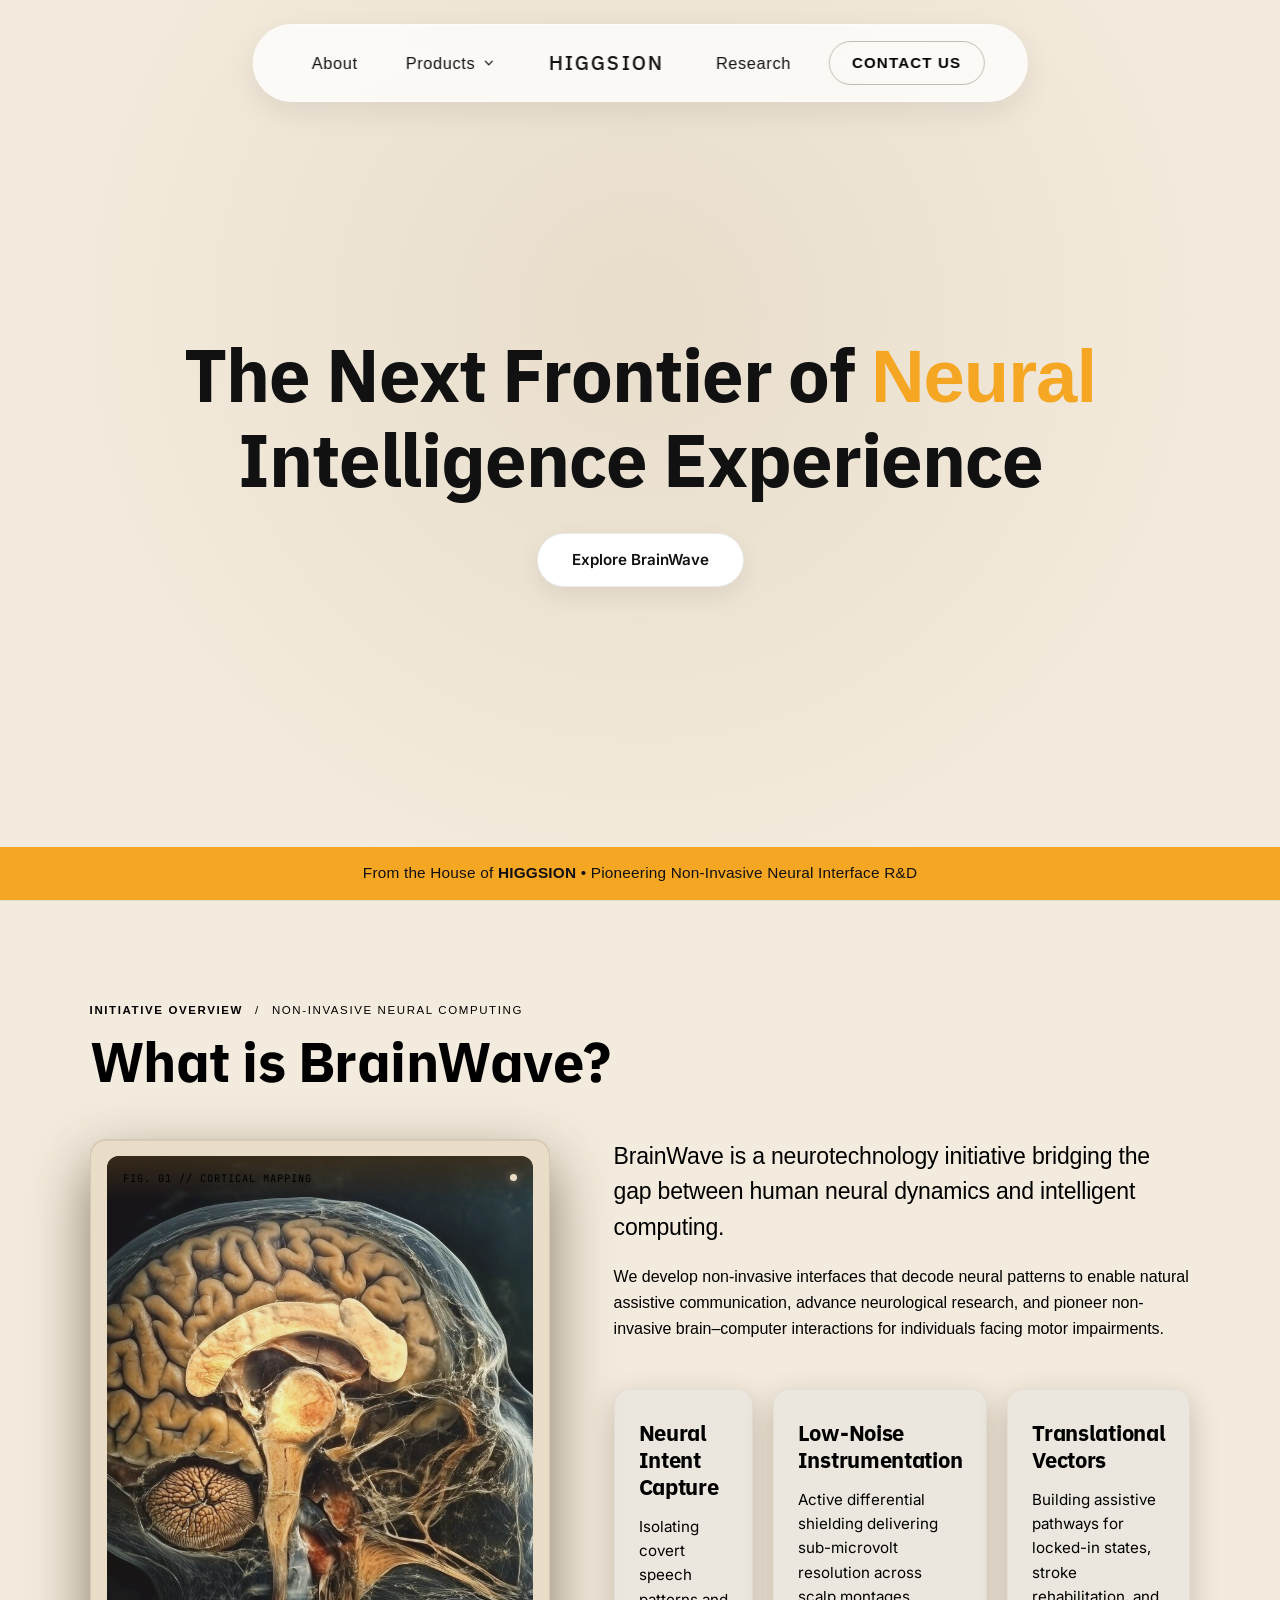
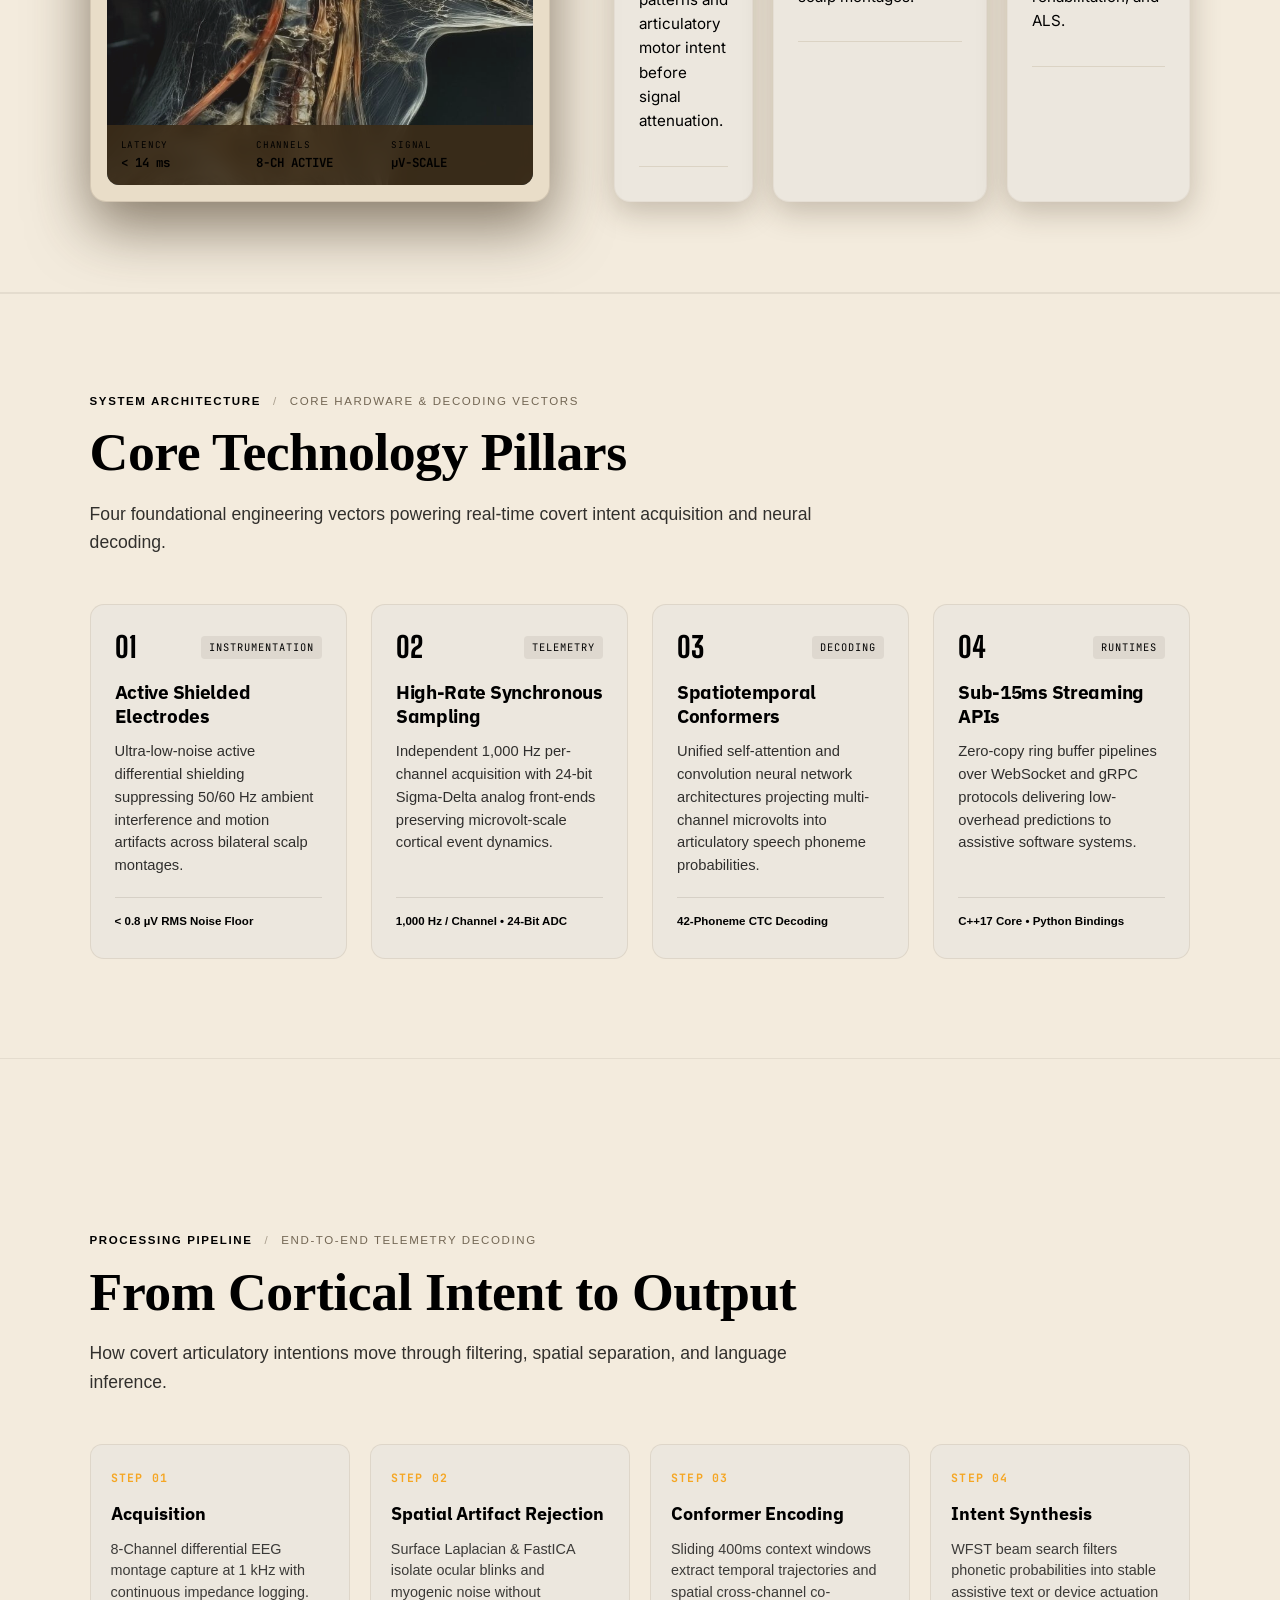
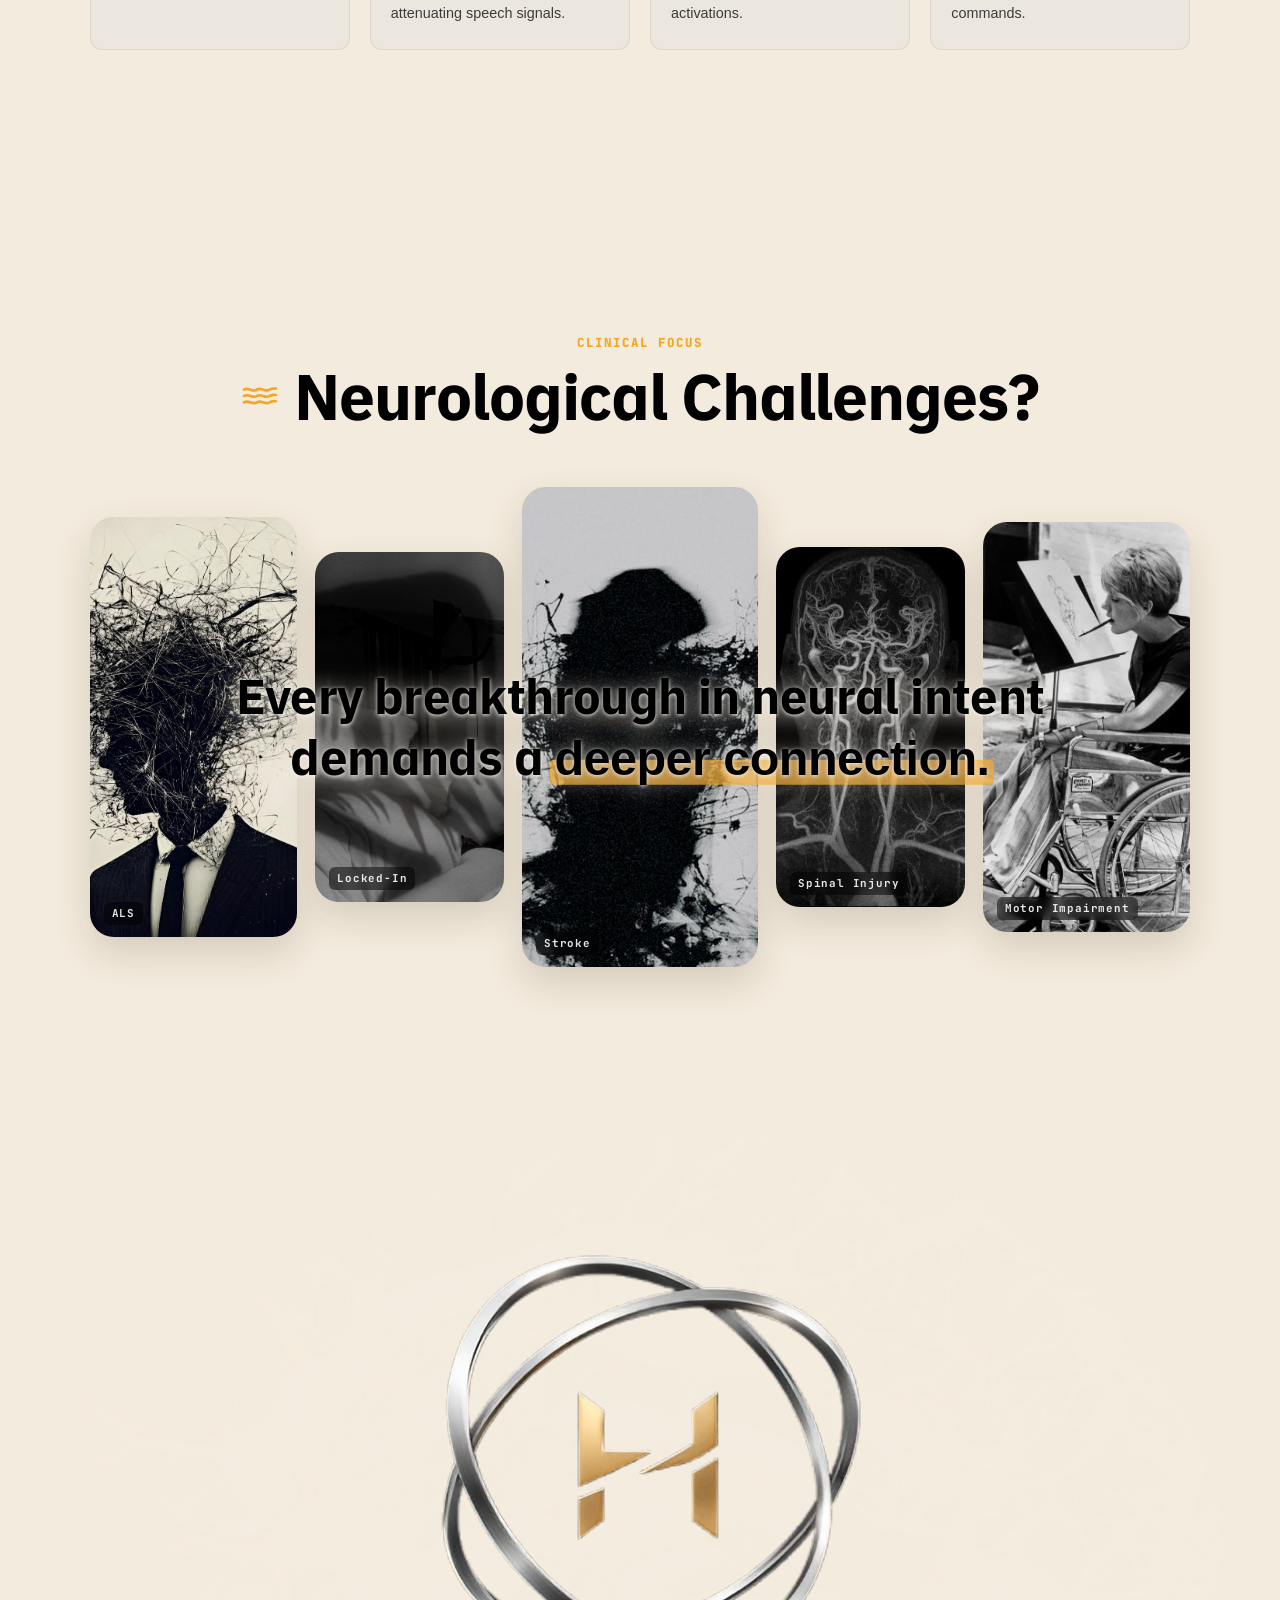
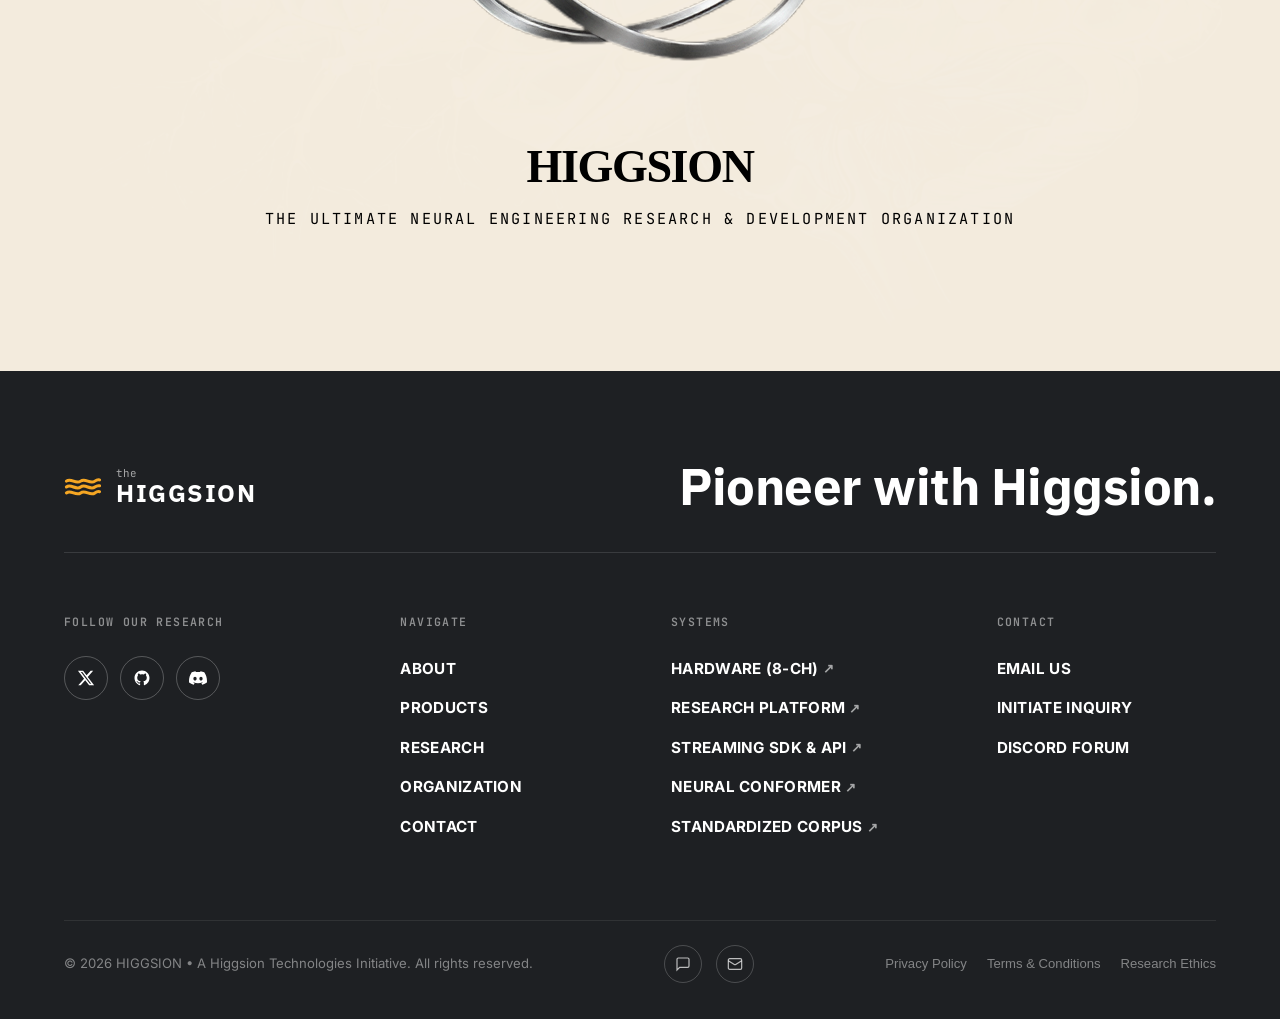
==== index.html @ e55bf1c5 "new design of neurological challenges" ====
<!DOCTYPE html>
<html lang="en">
<head>
    <meta charset="UTF-8">
    <meta name="viewport" content="width=device-width, initial-scale=1.0">
    <title>BrainWave | Non-Invasive Neural Interface R&D</title>
    <meta name="description" content="BrainWave by Higgsion: Developing non-invasive EEG-based brain-computer interfaces to decode imagined speech for assistive communication.">
    
    <!-- Open Graph Metadata -->
    <meta property="og:type" content="website">
    <meta property="og:title" content="BrainWave | Non-Invasive Neural Interface R&D">
    <meta property="og:description" content="Non-invasive EEG-based brain-computer interfaces exploring speech decoding and assistive neural pathways.">
    <meta property="og:url" content="https://higgsion.tech/brainwave">

    <link rel="stylesheet" href="style.css">
    
    <!-- Typography: Editorial Condensed + Technical Sans + Monospace -->
    <link rel="preconnect" href="https://fonts.googleapis.com">
    <link rel="preconnect" href="https://fonts.gstatic.com" crossorigin>
    <link href="https://fonts.googleapis.com/css2?family=Big+Shoulders+Display:wght@700;800;900&family=IBM+Plex+Sans:wght@400;500;600;700&family=Inter:wght@300;400;500;600&family=JetBrains+Mono:wght@400;500&display=swap" rel="stylesheet">
</head>
<body>

    <!-- Skip Navigation for Accessibility -->
    <a href="#main-content" class="skip-link">Skip to main content</a>

        <!-- Floating Tablet Navbar -->
    <header class="navbar" id="navbar">
        <div class="nav-container">
            <nav class="nav-links" id="primary-navigation" aria-label="Primary navigation">
                <a href="index.html#about" class="nav-item">About</a>

                <!-- Product Dropdown Menu Wrapper -->
                                <!-- Product Dropdown Menu Wrapper -->
                <div class="nav-dropdown-wrapper" id="product-dropdown-wrapper">
                    <a href="products.html" class="nav-item nav-dropdown-btn" id="product-menu-trigger">
                        <span>Products</span>
                        <svg class="dropdown-chevron-icon" viewBox="0 0 20 20" fill="currentColor">
                            <path fill-rule="evenodd" d="M5.23 7.21a.75.75 0 011.06.02L10 11.168l3.71-3.938a.75.75 0 111.08 1.04l-4.25 4.5a.75.75 0 01-1.08 0l-4.25-4.5a.75.75 0 01.02-1.06z" clip-rule="evenodd" />
                        </svg>
                    </a>

                    <!-- Mega Dropdown Panel -->
                    <div class="mega-dropdown-menu" id="product-mega-panel">
                        <div class="mega-dropdown-inner">
                            
                            <!-- Left Column: Categories -->
                            <div class="mega-col-categories">
                                <span class="mega-eyebrow-label">CATEGORIES</span>
                                
                                <div class="mega-category-item active" data-target="panel-hardware">
                                    <div class="cat-title">Hardware</div>
                                    <span class="cat-hint">BrainWave 8-Ch Sensory System</span>
                                </div>

                                <div class="mega-category-item" data-target="panel-software">
                                    <div class="cat-title">Software</div>
                                    <span class="cat-hint">Research Platform, SDK &amp; APIs</span>
                                </div>

                                <div class="mega-category-item" data-target="panel-dataset">
                                    <div class="cat-title">Corpus &amp; Models</div>
                                    <span class="cat-hint">Standardized Neural Datasets</span>
                                </div>
                            </div>

                            <div class="mega-vertical-divider"></div>

                            <!-- Right Dynamic Content Area -->
                            <div class="mega-col-content-view">
                                
                                <!-- Hardware View (Default Active) -->
                                <div class="mega-tab-view active" id="view-hardware">
                                    <div class="mega-view-grid">
                                        <div class="mega-view-info">
                                            <span class="mega-eyebrow-label">HARDWARE OVERVIEW</span>
                                            <h4 class="mega-highlight-title">BrainWave 8-Ch Headset</h4>
                                            <div class="headset-badge-tag">8-CH PRECISION MONTAGE</div>
                                            <p class="mega-highlight-desc">
                                                An 8-channel research-grade electroencephalography montage engineered for lightweight, non-invasive neural intent capture. Designed with active shielding, dry-contact compatibility, and micro-volt level signal fidelity.
                                            </p>
                                            <div class="mega-sub-links-group">
                                                <a href="hardware-8ch.html" class="mega-sub-link">
                                                    <span class="sub-link-title">Explore 8-Channel Specs &rarr;</span>
                                                    <span class="sub-link-desc">Electrode placement, sampling rate, and low-noise active acquisition.</span>
                                                </a>
                                            </div>
                                        </div>

                                        <div class="mega-view-card">
                                            <div class="mega-card-frame">
                                                <img src="assets/brain2.png" alt="BrainWave 8-Channel Headset" class="mega-preview-img">
                                                <div class="mega-card-caption">
                                                    <strong>BrainWave 8-Ch Headset</strong>
                                                    <span>Laboratory-grade precision for non-invasive neural communication.</span>
                                                </div>
                                            </div>
                                        </div>
                                    </div>
                                </div>

                                <!-- Software View -->
                                <div class="mega-tab-view" id="view-software">
                                    <div class="mega-view-grid">
                                        <div class="mega-view-info">
                                            <span class="mega-eyebrow-label">SOFTWARE &amp; DEVELOPER TOOLS</span>
                                            <h4 class="mega-highlight-title">Computational Neural Suite</h4>
                                            <p class="mega-highlight-desc">
                                                Comprehensive developer tools, neural token datasets, and high-throughput streaming APIs to build brain–computer applications.
                                            </p>
                                            
                                            <div class="software-features-list">
                                                <a href="software-research.html" class="software-feature-item">
                                                    <div class="feature-tag">PLATFORM</div>
                                                    <div class="feature-detail">
                                                        <span class="feature-name">Research Platform</span>
                                                        <span class="feature-sub">Real-time telemetry, spectral decomposition, and protocol design.</span>
                                                    </div>
                                                </a>

                                                <a href="software-sdk.html" class="software-feature-item">
                                                    <div class="feature-tag">SDK &amp; API</div>
                                                    <div class="feature-detail">
                                                        <span class="feature-name">Core SDK &amp; Streaming API</span>
                                                        <span class="feature-sub">Python &amp; C++ bindings, Lab Streaming Layer (LSL), sub-15ms WebSocket.</span>
                                                    </div>
                                                </a>

                                                <a href="software-models.html" class="software-feature-item">
                                                    <div class="feature-tag">MODELS</div>
                                                    <div class="feature-detail">
                                                        <span class="feature-name">Neural Models &amp; Apps</span>
                                                        <span class="feature-sub">Spatiotemporal conformers &amp; phoneme decoding prototypes.</span>
                                                    </div>
                                                </a>
                                            </div>
                                        </div>

                                        <div class="mega-view-card">
                                            <div class="mega-card-frame">
                                                <img src="assets/brain3.png" alt="Neural Decoding Suite" class="mega-preview-img">
                                                <div class="mega-card-caption">
                                                    <strong>Developer Suite</strong>
                                                    <span>Stream live telemetry, train decoders, and integrate assistive apps.</span>
                                                </div>
                                            </div>
                                        </div>
                                    </div>
                                </div>

                                <!-- Corpus & Models View -->
                                <div class="mega-tab-view" id="view-dataset">
                                    <div class="mega-view-grid">
                                        <div class="mega-view-info">
                                            <span class="mega-eyebrow-label">NEURAL DATASETS</span>
                                            <h4 class="mega-highlight-title">Standardized Neural Corpus</h4>
                                            <div class="headset-badge-tag">TARGET: 50–100 PARTICIPANTS</div>
                                            <p class="mega-highlight-desc">
                                                Synchronized 8-channel EEG recordings mapped against phoneme prompts, imagined speech sequences, and motor intentions.
                                            </p>
                                            <div class="mega-sub-links-group">
                                                <a href="software-dataset.html" class="mega-sub-link">
                                                    <span class="sub-link-title">Explore Dataset Documentation &rarr;</span>
                                                    <span class="sub-link-desc">Target cohort metrics, schema, protocol verification and licensing.</span>
                                                </a>
                                            </div>
                                        </div>

                                        <div class="mega-view-card">
                                            <div class="mega-card-frame">
                                                <img src="assets/dataset.jpg" alt="Neural Corpus" class="mega-preview-img">
                                                <div class="mega-card-caption">
                                                    <strong>Standardized Data Tokenizer</strong>
                                                    <span>BIDS-compliant neural telemetry for machine learning.</span>
                                                </div>
                                            </div>
                                        </div>
                                    </div>
                                </div>

                            </div>

                        </div>
                    </div>
                </div>
                <a href="index.html" class="nav-item nav-brand-highlight">HIGGSION</a>
                <a href="research.html" class="nav-item">Research</a>
                <a href="#contact" class="btn btn-secondary nav-cta" id="nav-contact-btn">Contact Us</a>
            </nav>
            <button type="button" class="mobile-toggle" id="mobile-toggle" aria-expanded="false" aria-controls="primary-navigation" aria-label="Toggle menu">
                <span class="toggle-bar"></span>
                <span class="toggle-bar"></span>
            </button>
        </div>
    </header>

    <main id="main-content">
        
                <!-- SECTION 1: HERO -->
        <section class="hero-reference-section" id="hero">
    <div class="hero-ref-container">
        <div class="hero-ref-content">
            <h1 class="hero-ref-headline">
                The Next Frontier of <span class="hero-ref-highlight">Neural</span> Intelligence Experience
            </h1>
            <div class="hero-ref-cta-wrap">
                <a href="#about" class="hero-ref-btn">Explore BrainWave</a>
            </div>
        </div>
    </div>
    <div class="hero-ref-bottom-bar">
        <span>From the House of <strong>HIGGSION</strong> &bull; Pioneering Non-Invasive Neural Interface R&amp;D</span>
    </div>
</section>

                                <!-- SECTION 2: ABOUT BRAINWAVE (PRECISION LABORATORY ARCHITECTURE) -->
        <section class="section about-brainwave-section" id="about">
            <div class="container">
                
                <!-- Top Header Row -->
                <div class="about-lead-header">
                    <div class="about-eyebrow-row">
                        <span class="about-kicker">INITIATIVE OVERVIEW</span>
                        <span class="about-meta-divider">/</span>
                        <span class="about-tagline">NON-INVASIVE NEURAL COMPUTING</span>
                    </div>
                    <h2 class="about-display-heading">What is BrainWave?</h2>
                </div>

                <!-- Main Asymmetrical Grid -->
                <div class="about-editorial-stage">
                    
                    <!-- Left: Instrumented Specimen Viewport -->
                    <div class="specimen-viewport-card">
                        <div class="specimen-viewport-inner">
                            <img src="assets/brain11.jpg" alt="Neural cortical illustration" class="specimen-img">
                            
                            <!-- Precision Telemetry Accents -->
                            <div class="viewport-hud-top">
                                <span class="hud-mono">FIG. 01 // CORTICAL MAPPING</span>
                                <span class="hud-status-dot"></span>
                            </div>
                            <div class="viewport-hud-bottom">
                                <div class="hud-data-cell">
                                    <span class="hud-lbl">LATENCY</span>
                                    <span class="hud-val">&lt; 14 ms</span>
                                </div>
                                <div class="hud-data-cell">
                                    <span class="hud-lbl">CHANNELS</span>
                                    <span class="hud-val">8-CH ACTIVE</span>
                                </div>
                                <div class="hud-data-cell">
                                    <span class="hud-lbl">SIGNAL</span>
                                    <span class="hud-val">µV-SCALE</span>
                                </div>
                            </div>
                        </div>
                    </div>

                    <!-- Right: Editorial Narrative & Core Principles -->
                    <div class="about-content-column">
                        <p class="about-lead-statement">
                            BrainWave is a neurotechnology initiative bridging the gap between human neural dynamics and intelligent computing.
                        </p>
                        <p class="about-secondary-body">
                            We develop non-invasive interfaces that decode neural patterns to enable natural assistive communication, advance neurological research, and pioneer non-invasive brain–computer interactions for individuals facing motor impairments.
                        </p>

                        <!-- Structured 3-Pillar Grid (Eliminating Dead Space) -->
                        <div class="about-pillars-grid">
                            <div class="about-pillar-card">
                                <span class="pillar-num">01</span>
                                <h4 class="pillar-title">Neural Intent Capture</h4>
                                <p class="pillar-desc">Isolating covert speech patterns and articulatory motor intent before signal attenuation.</p>
                            </div>
                            <div class="about-pillar-card">
                                <span class="pillar-num">02</span>
                                <h4 class="pillar-title">Low-Noise Instrumentation</h4>
                                <p class="pillar-desc">Active differential shielding delivering sub-microvolt resolution across scalp montages.</p>
                            </div>
                            <div class="about-pillar-card">
                                <span class="pillar-num">03</span>
                                <h4 class="pillar-title">Translational Vectors</h4>
                                <p class="pillar-desc">Building assistive pathways for locked-in states, stroke rehabilitation, and ALS.</p>
                            </div>
                        </div>

                        
                    </div>

                </div>
            </div>
        </section>

                                
        <!-- SECTION 2.1: CORE TECHNOLOGY PILLARS -->
        <section class="section tech-pillars-section" id="pillars">
            <div class="container">
                <div class="section-lead-header">
                    <div class="section-eyebrow-row">
                        <span class="section-kicker">SYSTEM ARCHITECTURE</span>
                        <span class="section-meta-divider">/</span>
                        <span class="section-tagline">CORE HARDWARE &amp; DECODING VECTORS</span>
                    </div>
                    <h2 class="section-primary-heading">Core Technology Pillars</h2>
                    <p class="section-summary-lead">Four foundational engineering vectors powering real-time covert intent acquisition and neural decoding.</p>
                </div>

                <div class="pillars-quad-grid">
                    <div class="pillar-feature-card">
                        <div class="pillar-card-top">
                            <span class="pillar-index">01</span>
                            <span class="pillar-tag-badge">INSTRUMENTATION</span>
                        </div>
                        <h3 class="pillar-card-title">Active Shielded Electrodes</h3>
                        <p class="pillar-card-text">Ultra-low-noise active differential shielding suppressing 50/60 Hz ambient interference and motion artifacts across bilateral scalp montages.</p>
                        <div class="pillar-spec-strip">
                            <span>&lt; 0.8 µV RMS Noise Floor</span>
                        </div>
                    </div>

                    <div class="pillar-feature-card">
                        <div class="pillar-card-top">
                            <span class="pillar-index">02</span>
                            <span class="pillar-tag-badge">TELEMETRY</span>
                        </div>
                        <h3 class="pillar-card-title">High-Rate Synchronous Sampling</h3>
                        <p class="pillar-card-text">Independent 1,000 Hz per-channel acquisition with 24-bit Sigma-Delta analog front-ends preserving microvolt-scale cortical event dynamics.</p>
                        <div class="pillar-spec-strip">
                            <span>1,000 Hz / Channel &bull; 24-Bit ADC</span>
                        </div>
                    </div>

                    <div class="pillar-feature-card">
                        <div class="pillar-card-top">
                            <span class="pillar-index">03</span>
                            <span class="pillar-tag-badge">DECODING</span>
                        </div>
                        <h3 class="pillar-card-title">Spatiotemporal Conformers</h3>
                        <p class="pillar-card-text">Unified self-attention and convolution neural network architectures projecting multi-channel microvolts into articulatory speech phoneme probabilities.</p>
                        <div class="pillar-spec-strip">
                            <span>42-Phoneme CTC Decoding</span>
                        </div>
                    </div>

                    <div class="pillar-feature-card">
                        <div class="pillar-card-top">
                            <span class="pillar-index">04</span>
                            <span class="pillar-tag-badge">RUNTIMES</span>
                        </div>
                        <h3 class="pillar-card-title">Sub-15ms Streaming APIs</h3>
                        <p class="pillar-card-text">Zero-copy ring buffer pipelines over WebSocket and gRPC protocols delivering low-overhead predictions to assistive software systems.</p>
                        <div class="pillar-spec-strip">
                            <span>C++17 Core &bull; Python Bindings</span>
                        </div>
                    </div>
                </div>
            </div>
        </section>

        <section class="section signal-pipeline-section" id="pipeline">
            <div class="container">
                <div class="section-lead-header">
                    <div class="section-eyebrow-row">
                        <span class="section-kicker">PROCESSING PIPELINE</span>
                        <span class="section-meta-divider">/</span>
                        <span class="section-tagline">END-TO-END TELEMETRY DECODING</span>
                    </div>
                    <h2 class="section-primary-heading">From Cortical Intent to Output</h2>
                    <p class="section-summary-lead">How covert articulatory intentions move through filtering, spatial separation, and language inference.</p>
                </div>

                <div class="pipeline-flow-grid">
                    <div class="pipeline-step-box">
                        <span class="pipeline-step-num">STEP 01</span>
                        <h4 class="pipeline-step-title">Acquisition</h4>
                        <p class="pipeline-step-desc">8-Channel differential EEG montage capture at 1 kHz with continuous impedance logging.</p>
                    </div>

                    <div class="pipeline-step-box">
                        <span class="pipeline-step-num">STEP 02</span>
                        <h4 class="pipeline-step-title">Spatial Artifact Rejection</h4>
                        <p class="pipeline-step-desc">Surface Laplacian &amp; FastICA isolate ocular blinks and myogenic noise without attenuating speech signals.</p>
                    </div>

                    <div class="pipeline-step-box">
                        <span class="pipeline-step-num">STEP 03</span>
                        <h4 class="pipeline-step-title">Conformer Encoding</h4>
                        <p class="pipeline-step-desc">Sliding 400ms context windows extract temporal trajectories and spatial cross-channel co-activations.</p>
                    </div>

                    <div class="pipeline-step-box">
                        <span class="pipeline-step-num">STEP 04</span>
                        <h4 class="pipeline-step-title">Intent Synthesis</h4>
                        <p class="pipeline-step-desc">WFST beam search filters phonetic probabilities into stable assistive text or device actuation commands.</p>
                    </div>
                </div>
            </div>
        </section>

<!-- SECTION: NEUROLOGICAL CHALLENGES (EDITORIAL SHOWCASE CAROUSEL) -->
                <!-- SECTION: NEUROLOGICAL CHALLENGES (REFERENCE 5-CARD FILMSTRIP OVERLAY) -->
        <section class="section challenges-filmstrip-section" id="Neurological challenges">
            <div class="container challenges-filmstrip-container">
                
                <div class="challenges-ref-header">
                    <span class="challenges-ref-eyebrow">CLINICAL FOCUS</span>
                    <div class="challenges-ref-title-row">
                        <svg class="challenges-ref-wave" viewBox="0 0 34 22" fill="none" xmlns="http://www.w3.org/2000/svg">
                            <path d="M2 5C6 2 10 8 14 5C18 2 22 8 26 5C29 3.5 32 4 32 4" stroke="#F5A623" stroke-width="2.5" stroke-linecap="round"/>
                            <path d="M2 11C6 8 10 14 14 11C18 8 22 14 26 11C29 9.5 32 10 32 10" stroke="#F5A623" stroke-width="2.5" stroke-linecap="round"/>
                            <path d="M2 17C6 14 10 20 14 17C18 14 22 20 26 17C29 15.5 32 16 32 16" stroke="#F5A623" stroke-width="2.5" stroke-linecap="round"/>
                        </svg>
                        <h2 class="challenges-ref-title">Neurological Challenges?</h2>
                    </div>
                </div>

                <div class="challenges-filmstrip-stage">
                    
                    <div class="filmstrip-cards-row">
                        <div class="filmstrip-card card-dim-1">
                            <img src="assets/challenge1.jpg" alt="ALS Clinical Research" class="filmstrip-img">
                            <span class="filmstrip-caption">ALS</span>
                        </div>
                        <div class="filmstrip-card card-dim-2">
                            <img src="assets/challenge2.jpg" alt="Locked-in Syndrome Diagnostics" class="filmstrip-img">
                            <span class="filmstrip-caption">Locked-In</span>
                        </div>
                        <div class="filmstrip-card card-dim-center">
                            <img src="assets/challenge3.jpg" alt="Stroke Rehabilitation Telemetry" class="filmstrip-img">
                            <span class="filmstrip-caption">Stroke</span>
                        </div>
                        <div class="filmstrip-card card-dim-4">
                            <img src="assets/challenge4.jpg" alt="Spinal Cord Pathways" class="filmstrip-img">
                            <span class="filmstrip-caption">Spinal Injury</span>
                        </div>
                        <div class="filmstrip-card card-dim-5">
                            <img src="assets/challenge5.jpg" alt="Motor Impairment Assistance" class="filmstrip-img">
                            <span class="filmstrip-caption">Motor Impairment</span>
                        </div>
                    </div>

                    <div class="filmstrip-statement-overlay">
                        <h3 class="filmstrip-quote-text">
                            Every breakthrough in neural intent <br>demands a <span class="filmstrip-yellow-highlight">deeper connection.</span>
                        </h3>
                    </div>

                </div>

            </div>
        </section>

        

        <!-- SECTION 4: HOW IT WORKS -->

        <!-- SECTION 6: HARDWARE -->
        


        <!-- SECTION 8: APPLICATIONS -->
        

        <!-- SECTION 9: PRODUCT ROADMAP -->
        

        <!-- SECTION 10: BRAND LOGO SHOWCASE -->
        <section class="section logo-brand-section" id="collaboration">
        <!-- Low Transparency Neurons Sketch Imprint Layer -->
        <div class="neuron-sketch-backdrop"></div>
            <div class="container">
                <div class="brand-showcase-wrapper reveal" style="flex-direction: column; text-align: center;" style="flex-direction: column; text-align: center;">
                    <img src="assets/brandlogo.png" alt="Company Logo" class="centered-brand-logo">
                    <h2 class="brand-heading-title" style="text-align: center; font-size: clamp(2.2rem, 3.6vw, 3.2rem); font-weight: 800; letter-spacing: 3px; text-transform: uppercase; margin-top: 32px; margin-bottom: 14px; color: #000000; line-height: 1.1;">HIGGSION</h2>
                    <p class="brand-heading-sub" style="text-align: center; font-family: var(--font-mono, monospace); font-size: clamp(0.78rem, 1.2vw, 0.95rem); letter-spacing: 2.2px; text-transform: uppercase; color: #000000; margin: 0 auto; max-width: 960px; line-height: 1.6;">THE ULTIMATE NEURAL ENGINEERING RESEARCH &amp; DEVELOPMENT ORGANIZATION</p>
                </div>
            </div>
        </section>

            <!-- SECTION 11: FOOTER (GSAP-STYLE MINIMAL LIGHT PALETTE) -->
            <!-- MINIMALIST EDITORIAL BLACK FOOTER (REFERENCE STYLE) -->
    <footer class="ref-footer" id="footer">
        <div class="ref-footer-container">
            
            <div class="ref-footer-top">
                <div class="ref-footer-brand">
                    <svg class="ref-footer-logo-wave" viewBox="0 0 32 20" fill="none" xmlns="http://www.w3.org/2000/svg">
                        <path d="M2 5C6 2 10 8 14 5C18 2 22 8 26 5C28 3.5 30 4 30 4" stroke="#F5A623" stroke-width="2.5" stroke-linecap="round"/>
                        <path d="M2 10C6 7 10 13 14 10C18 7 22 13 26 10C28 8.5 30 9 30 9" stroke="#F5A623" stroke-width="2.5" stroke-linecap="round"/>
                        <path d="M2 15C6 12 10 18 14 15C18 12 22 18 26 15C28 13.5 30 14 30 14" stroke="#F5A623" stroke-width="2.5" stroke-linecap="round"/>
                    </svg>
                    <div class="ref-footer-brand-title">
                        <span class="brand-subtext">the</span>
                        <span class="brand-maintext">HIGGSION</span>
                    </div>
                </div>
                <h2 class="ref-footer-heading">Pioneer with Higgsion.</h2>
            </div>

            <div class="ref-footer-divider"></div>

            <div class="ref-footer-grid">
                
                <div class="ref-footer-col col-social">
                    <span class="ref-col-label">Follow our research</span>
                    <div class="ref-social-icons">
                        <a href="https://x.com" target="_blank" rel="noopener" class="ref-circle-btn" aria-label="X (Twitter)">
                            <svg viewBox="0 0 24 24" fill="currentColor"><path d="M18.244 2.25h3.308l-7.227 8.26 8.502 11.24H16.17l-5.214-6.817L4.99 21.75H1.68l7.73-8.835L1.254 2.25H8.08l4.713 6.231zm-1.161 17.52h1.833L7.084 4.126H5.117z"/></svg>
                        </a>
                        <a href="https://github.com" target="_blank" rel="noopener" class="ref-circle-btn" aria-label="GitHub">
                            <svg viewBox="0 0 24 24" fill="currentColor"><path d="M12 2C6.477 2 2 6.484 2 12.017c0 4.425 2.865 8.18 6.839 9.504.5.092.682-.217.682-.483 0-.237-.008-.868-.013-1.703-2.782.605-3.369-1.343-3.369-1.343-.454-1.158-1.11-1.466-1.11-1.466-.908-.62.069-.608.069-.608 1.003.07 1.53 1.032 1.53 1.032.892 1.53 2.341 1.088 2.91.832.092-.647.35-1.088.636-1.338-2.22-.253-4.555-1.113-4.555-4.951 0-1.093.39-1.988 1.029-2.688-.103-.253-.446-1.272.098-2.65 0 0 .84-.27 2.75 1.026A9.564 9.564 0 0112 6.844c.85.004 1.705.115 2.504.337 1.909-1.296 2.747-1.027 2.747-1.027.546 1.379.202 2.398.1 2.651.64.7 1.028 1.595 1.028 2.688 0 3.848-2.339 4.695-4.566 4.943.359.309.678.92.678 1.855 0 1.338-.012 2.419-.012 2.747 0 .268.18.58.688.482A10.019 10.019 0 0022 12.017C22 6.484 17.522 2 12 2z"/></svg>
                        </a>
                        <a href="https://discord.com" target="_blank" rel="noopener" class="ref-circle-btn" aria-label="Discord">
                            <svg viewBox="0 0 24 24" fill="currentColor"><path d="M20.317 4.37a19.791 19.791 0 00-4.885-1.515.074.074 0 00-.079.037c-.21.375-.444.864-.608 1.25a18.27 18.27 0 00-5.487 0 12.64 12.64 0 00-.617-1.25.077.077 0 00-.079-.037A19.736 19.736 0 003.677 4.37a.07.07 0 00-.032.027C.533 9.046-.32 13.58.099 18.057a.082.082 0 00.031.057 19.9 19.9 0 005.993 3.03.078.078 0 00.084-.028c.462-.63.874-1.295 1.226-1.994.021-.041.001-.09-.041-.106a13.107 13.107 0 01-1.872-.892.077.077 0 01-.008-.128 10.2 10.2 0 00.372-.292.074.074 0 01.077-.01c3.929 1.793 8.18 1.793 12.061 0a.074.074 0 01.078.01c.12.098.246.198.373.292a.077.077 0 01-.006.127 12.299 12.299 0 01-1.873.893.077.077 0 00-.041.107c.36.698.772 1.362 1.225 1.993a.076.076 0 00.084.028 19.839 19.839 0 006.002-3.03.077.077 0 00.032-.054c.5-5.177-.838-9.674-3.549-13.66a.061.061 0 00-.031-.028zM8.02 15.33c-1.183 0-2.157-1.085-2.157-2.419 0-1.333.956-2.419 2.157-2.419 1.21 0 2.176 1.096 2.157 2.42 0 1.333-.956 2.418-2.157 2.418zm7.975 0c-1.183 0-2.157-1.085-2.157-2.419 0-1.333.955-2.419 2.157-2.419 1.21 0 2.176 1.096 2.157 2.42 0 1.333-.946 2.418-2.157 2.418z"/></svg>
                        </a>
                    </div>
                </div>

                <div class="ref-footer-col">
                    <span class="ref-col-label">NAVIGATE</span>
                    <ul class="ref-col-links">
                        <li><a href="index.html#about">ABOUT</a></li>
                        <li><a href="products.html">PRODUCTS</a></li>
                        <li><a href="research.html">RESEARCH</a></li>
                        <li><a href="index.html#collaboration">ORGANIZATION</a></li>
                        <li><a href="#contact" class="footer-contact-trigger">CONTACT</a></li>
                    </ul>
                </div>

                <div class="ref-footer-col">
                    <span class="ref-col-label">SYSTEMS</span>
                    <ul class="ref-col-links">
                        <li><a href="hardware-8ch.html">HARDWARE (8-CH) <span class="ext-arrow">&#x2197;</span></a></li>
                        <li><a href="software-research.html">RESEARCH PLATFORM <span class="ext-arrow">&#x2197;</span></a></li>
                        <li><a href="software-sdk.html">STREAMING SDK &amp; API <span class="ext-arrow">&#x2197;</span></a></li>
                        <li><a href="software-models.html">NEURAL CONFORMER <span class="ext-arrow">&#x2197;</span></a></li>
                        <li><a href="software-dataset.html">STANDARDIZED CORPUS <span class="ext-arrow">&#x2197;</span></a></li>
                    </ul>
                </div>

                <div class="ref-footer-col">
                    <span class="ref-col-label">CONTACT</span>
                    <ul class="ref-col-links">
                        <li><a href="mailto:research@higgsion.tech">EMAIL US</a></li>
                        <li><a href="#contact" class="footer-contact-trigger">INITIATE INQUIRY</a></li>
                        <li><a href="https://discord.com" target="_blank" rel="noopener">DISCORD FORUM</a></li>
                    </ul>
                </div>

            </div>

            <div class="ref-footer-bottom">
                <div class="ref-copy">
                    &copy; 2026 HIGGSION &bull; A Higgsion Technologies Initiative. All rights reserved.
                </div>
                
                <div class="ref-center-actions">
                    <a href="#contact" class="ref-action-pill footer-contact-trigger" aria-label="Chat / Inquiry">
                        <svg viewBox="0 0 24 24" fill="none" stroke="currentColor" stroke-width="1.8"><path d="M21 15a2 2 0 0 1-2 2H7l-4 4V5a2 2 0 0 1 2-2h14a2 2 0 0 1 2 2z"></path></svg>
                    </a>
                    <a href="mailto:research@higgsion.tech" class="ref-action-pill" aria-label="Email">
                        <svg viewBox="0 0 24 24" fill="none" stroke="currentColor" stroke-width="1.8"><rect x="2" y="4" width="20" height="16" rx="2"></rect><path d="m22 7-8.97 5.7a1.94 1.94 0 0 1-2.06 0L2 7"></path></svg>
                    </a>
                </div>

                <div class="ref-legal-links">
                    <a href="#privacy">Privacy Policy</a>
                    <a href="#terms">Terms &amp; Conditions</a>
                    <a href="#ethics">Research Ethics</a>
                </div>
            </div>

        </div>
    </footer>

            <!-- Universal Accessible Modal Dialog -->
    <div class="modal-backdrop" id="universal-modal" aria-hidden="true" role="dialog" aria-modal="true" aria-labelledby="modal-title">
        <div class="modal-window">
            <button class="modal-close-btn" id="modal-close-btn" aria-label="Close dialog">&times;</button>
            <div class="modal-header">
                <span class="modal-eyebrow" id="modal-eyebrow">BRAINWAVE R&amp;D DESK</span>
                <h3 class="modal-title" id="modal-title">Initiate Inquiry</h3>
            </div>
            <div class="modal-body" id="modal-body">
                <form id="modal-request-form" class="modal-form">
                    <div class="form-group">
                        <label for="modal-input-name">FULL NAME</label>
                        <input type="text" id="modal-input-name" required placeholder="Dr. Jane Doe">
                    </div>
                    <div class="form-group">
                        <label for="modal-input-email">INSTITUTIONAL EMAIL</label>
                        <input type="email" id="modal-input-email" required placeholder="colleague@institution.edu">
                    </div>
                    <div class="form-group">
                        <label for="modal-input-topic">TOPIC / INQUIRY TYPE</label>
                        <input type="text" id="modal-input-topic" required placeholder="Hardware Allocation, SDK Integration, Dataset Access">
                    </div>
                    <div class="form-group">
                        <label for="modal-input-message">MESSAGE</label>
                        <textarea id="modal-input-message" rows="4" required placeholder="Describe your research protocol or inquiry details..."></textarea>
                    </div>
                    <button type="submit" class="btn btn-primary btn-block modal-submit-btn">
                        <span>Submit Inquiry</span>
                    </button>
                    <div id="modal-feedback" class="form-feedback" aria-live="polite"></div>
                </form>
            </div>
        </div>
    </div>

    <!-- Interactive Script -->
    <script src="script.js"></script>

    <!-- Smart Sticky/Scroll-Aware Navbar -->
    <script>
    (function() {
        let lastScrollY = window.pageYOffset || document.documentElement.scrollTop;
        const navbar = document.querySelector('header.navbar') || document.querySelector('.navbar');

        if (!navbar) return;

        window.addEventListener('scroll', () => {
            const currentScrollY = window.pageYOffset || document.documentElement.scrollTop;

            // Page ke top par hamesha visible rakhein
            if (currentScrollY <= 20) {
                navbar.classList.remove('nav-hidden');
            } 
            // Niche scroll karne par hide karein
            else if (currentScrollY > lastScrollY && currentScrollY > 100) {
                navbar.classList.add('nav-hidden');
            } 
            // Upar scroll karte hi reveal karein
            else if (currentScrollY < lastScrollY) {
                navbar.classList.remove('nav-hidden');
            }

            lastScrollY = Math.max(0, currentScrollY);
        }, { passive: true });
    })();
    </script>

    
</body>
</html>
---- style.css ----
/* ==========================================================================
   DESIGN SYSTEM TOKENS & FOUNDATIONS
   Theme: Scientific, Clinical, Restrained Editorial Light Palette
   ========================================================================== */

:root {
    /* Required Primary Palette */
    --color-bg: #F3EBDD;             /* Main background (Warm white) */
    --color-text-primary: #000000;   /* Graphite / Primary text */
    --color-text-secondary: #000000; /* Cool muted grey / Secondary text */
    --color-primary-blue: #C9B188;   /* Scientific Slate Blue */
    --color-section-bg: #E9DDC8;     /* Section background (Soft grey) */
    --color-border: rgba(60, 45, 25, 0.18);         /* Precision hairline border */
    --color-deep-navy: #E4D8C2;      /* High-contrast scientific dark */
    --color-electric-blue: #A8844F;  /* High-impact accent blue */
    --color-white: #FFFFFF;
    
    /* Functional Semantic Aliases */
    --surface-card: #F8F2E7;
    --surface-card-hover: #F8F9FA;
    --border-subtle: rgba(32, 42, 53, 0.08);
    --border-dark-section: rgba(60, 45, 25, 0.18);
    --border-accent: rgba(160, 130, 80, 0.35);

    /* Typography Families */
    --font-editorial: 'Big Shoulders Display', -apple-system, sans-serif;
    --font-heading: 'IBM Plex Sans', -apple-system, BlinkMacSystemFont, sans-serif;
    --font-ui: 'Inter', -apple-system, BlinkMacSystemFont, sans-serif;
    --font-mono: 'JetBrains Mono', 'Courier New', monospace;

    /* Transitions & Layout */
    --transition-fast: 0.18s cubic-bezier(0.16, 1, 0.3, 1);
    --transition-smooth: 0.35s cubic-bezier(0.16, 1, 0.3, 1);
    --container-max: 1240px;
    --radius-sharp: 0px; /* Rigorous clinical aesthetic */
}

/* Base Reset & Box Sizing */
*, *::before, *::after {
    margin: 0;
    padding: 0;
    box-sizing: border-box;
}

html {
    scroll-behavior: smooth;
    font-size: 16px;
    background-color: var(--color-bg);
}

body {
    background-color: var(--color-bg);
    color: #000000;
    font-family: var(--font-ui);
    font-size: 1rem;
    line-height: 1.65;
    -webkit-font-smoothing: antialiased;
    -moz-osx-font-smoothing: grayscale;
    overflow-x: hidden;
}

/* Accessibility Skip Link */
.skip-link {
    position: absolute;
    top: -40px;
    left: 20px;
    background: var(--color-deep-navy);
    color: #000000;
    padding: 8px 16px;
    z-index: 9999;
    font-family: var(--font-mono);
    font-size: 0.85rem;
    text-decoration: none;
    transition: top 0.2s ease;
}
.skip-link:focus {
    top: 15px;
}

/* Global Container */
.container {
    width: 100%;
    max-width: var(--container-max);
    margin: 0 auto;
    padding: 0 32px;
}

/* Section Rhythm */
.section {
    padding: 110px 0;
    border-bottom: 1px solid var(--color-border);
    position: relative;
}

/* ==========================================================================
   NAVIGATION BAR
   ========================================================================== */

.navbar {
    position: sticky;
    top: 0;
    z-index: 1000;
    background: rgba(70, 50, 25, 0.94);
    backdrop-filter: blur(10px);
    border-bottom: 1px solid var(--color-border);
    transition: background 0.2s ease;
}

.nav-container {
    max-width: var(--container-max);
    margin: 0 auto;
    padding: 18px 32px;
    display: flex;
    justify-content: space-between;
    align-items: center;
}

.nav-brand {
    display: flex;
    align-items: center;
    gap: 16px;
}

.brand-link {
    display: flex;
    flex-direction: column;
    text-decoration: none;
}

.brand-name {
    font-family: var(--font-heading);
    font-weight: 700;
    font-size: 1.25rem;
    letter-spacing: -0.5px;
    color: #000000;
    line-height: 1;
}

.brand-sub {
    font-family: var(--font-mono);
    font-size: 0.65rem;
    letter-spacing: 1px;
    color: #000000;
    text-transform: uppercase;
}

.status-pill {
    display: inline-flex;
    align-items: center;
    gap: 8px;
    background: var(--color-section-bg);
    border: 1px solid var(--color-border);
    padding: 4px 10px;
    font-family: var(--font-mono);
    font-size: 0.65rem;
    color: #000000;
    letter-spacing: 1.2px;
}

.status-indicator {
    width: 6px;
    height: 6px;
    background: var(--color-primary-blue);
    border-radius: 50%;
    animation: statusPulse 2.4s infinite;
}

@keyframes statusPulse {
    0%, 100% { opacity: 1; transform: scale(1); }
    50% { opacity: 0.3; transform: scale(0.8); }
}

.nav-links {
    display: flex;
    align-items: center;
    gap: 28px;
}

.nav-item {
    font-family: var(--font-ui);
    font-size: 0.88rem;
    font-weight: 500;
    color: #000000;
    text-decoration: none;
    transition: color var(--transition-fast);
}

.nav-item:hover, .nav-item:focus {
    color: #000000;
}

.nav-actions {
    display: flex;
    align-items: center;
    gap: 12px;
}

.mobile-toggle {
    display: none;
    background: none;
    border: 1px solid var(--color-border);
    padding: 8px 10px;
    cursor: pointer;
}

.toggle-bar {
    display: block;
    width: 20px;
    height: 2px;
    background: var(--color-text-primary);
    margin: 4px 0;
    transition: transform 0.2s ease;
}

/* ==========================================================================
   BUTTONS & TYPOGRAPHIC PRIMITIVES
   ========================================================================== */

.btn {
    display: inline-flex;
    align-items: center;
    justify-content: center;
    gap: 10px;
    font-family: var(--font-mono);
    font-size: 0.78rem;
    font-weight: 500;
    letter-spacing: 1px;
    text-transform: uppercase;
    text-decoration: none;
    padding: 13px 24px;
    border: 1px solid transparent;
    cursor: pointer;
    transition: all var(--transition-fast);
}

.btn-primary {
    background: var(--color-primary-blue);
    color: #000000;
    border-color: var(--color-primary-blue);
}

.btn-primary:hover, .btn-primary:focus {
    background: #BBA277;
    border-color: #B8A07A;
    box-shadow: 0 4px 12px rgba(60, 45, 25, 0.2);
}

.btn-secondary {
    background: transparent;
    color: #000000;
    border-color: var(--color-border);
}

.btn-secondary:hover {
    border-color: var(--color-primary-blue);
    background: rgba(60, 45, 25, 0.04);
}

.btn-outline {
    background: transparent;
    color: #000000;
    border: 1px solid var(--color-border);
}

.btn-outline:hover {
    border-color: var(--color-text-primary);
    background: #FFFFFF;
}

.btn-arrow {
    display: inline-block;
    transition: transform var(--transition-fast);
}

.btn:hover .btn-arrow {
    transform: translateX(4px);
}

.btn-block {
    width: 100%;
}

/* Section Intros & Headings */
.section-num {
    display: block;
    font-family: var(--font-mono);
    font-size: 0.72rem;
    letter-spacing: 2px;
    color: #000000;
    text-transform: uppercase;
    margin-bottom: 12px;
}

.section-heading {
    font-family: var(--font-heading);
    font-size: clamp(2.2rem, 3.8vw, 3.4rem);
    font-weight: 700;
    line-height: 1.1;
    color: #000000;
    letter-spacing: -1px;
    margin-bottom: 16px;
    max-width: 900px;
}

.section-summary {
    font-size: 1.1rem;
    color: #000000;
    max-width: 760px;
    line-height: 1.6;
}

.section-intro {
    margin-bottom: 56px;
}

/* ==========================================================================
   SECTION 1: HERO
   ========================================================================== */

.hero-section {
    padding: 100px 0 90px;
    background: radial-gradient(circle at 80% 20%, rgba(60, 45, 25, 0.05) 0%, transparent 60%);
}

.eyebrow-wrapper {
    display: flex;
    align-items: center;
    gap: 16px;
    margin-bottom: 20px;
    flex-wrap: wrap;
}

.eyebrow {
    font-family: var(--font-mono);
    font-size: 0.75rem;
    letter-spacing: 2.5px;
    color: #000000;
    font-weight: 500;
}

.meta-tag {
    font-family: var(--font-mono);
    font-size: 0.65rem;
    letter-spacing: 1px;
    color: #000000;
    background: var(--color-section-bg);
    border: 1px solid var(--color-border);
    padding: 3px 8px;
}

.hero-title {
    font-family: var(--font-editorial);
    font-size: clamp(4.5rem, 11vw, 9.5rem);
    line-height: 0.88;
    font-weight: 900;
    letter-spacing: -0.5px;
    text-transform: uppercase;
    color: #000000;
    margin-bottom: 45px;
}

.hero-grid {
    display: grid;
    grid-template-columns: 1.1fr 1.25fr;
    gap: 50px;
    align-items: flex-start;
}

.hero-lead {
    font-size: 1.35rem;
    font-weight: 400;
    line-height: 1.5;
    color: #000000;
    margin-bottom: 20px;
}

.hero-detail {
    font-size: 1rem;
    line-height: 1.65;
    color: #000000;
    margin-bottom: 35px;
}

.hero-actions {
    display: flex;
    gap: 14px;
    flex-wrap: wrap;
}

/* Hero Signal Visualizer */
.hero-telemetry-stage {
    display: flex;
    flex-direction: column;
    gap: 12px;
}

.telemetry-card {
    background: var(--color-deep-navy);
    border: 1px solid #B8A07A;
    padding: 24px;
    box-shadow: 0 16px 36px rgba(60, 45, 25, 0.08);
}

.telemetry-top {
    display: flex;
    justify-content: space-between;
    align-items: center;
    border-bottom: 1px solid rgba(60, 45, 25, 0.1);
    padding-bottom: 12px;
    margin-bottom: 16px;
    font-family: var(--font-mono);
    font-size: 0.68rem;
    letter-spacing: 1px;
}

.telemetry-label {
    color: #000000;
}

.telemetry-status {
    color: #000000;
}

.canvas-wrapper {
    width: 100%;
    height: 180px;
    background: #E9DDC8;
    border: 1px solid rgba(60, 45, 25, 0.05);
    position: relative;
}

#eeg-canvas {
    width: 100%;
    height: 100%;
    display: block;
}

.telemetry-footer {
    display: grid;
    grid-template-columns: repeat(3, 1fr);
    gap: 12px;
    margin-top: 16px;
    padding-top: 12px;
    border-top: 1px solid rgba(60, 45, 25, 0.1);
    font-family: var(--font-mono);
    font-size: 0.65rem;
    color: #000000;
}

.telemetry-footer strong {
    color: #000000;
}

.figure-caption {
    font-size: 0.8rem;
    color: #000000;
    line-height: 1.45;
}

/* ==========================================================================
   SECTION 2: RESEARCH CREDIBILITY
   ========================================================================== */

.credibility-section {
    background: var(--color-section-bg);
}

.credibility-grid {
    display: grid;
    grid-template-columns: repeat(auto-fit, minmax(220px, 1fr));
    gap: 20px;
}

.credibility-card {
    background: var(--color-white);
    border: 1px solid var(--color-border);
    padding: 32px 26px;
    display: flex;
    flex-direction: column;
    transition: transform var(--transition-fast), border-color var(--transition-fast);
}

.credibility-card:hover {
    transform: translateY(-3px);
    border-color: var(--color-primary-blue);
}

.card-meta {
    font-family: var(--font-mono);
    font-size: 0.68rem;
    color: #000000;
    letter-spacing: 1.5px;
    margin-bottom: 14px;
}

.card-title {
    font-family: var(--font-heading);
    font-size: 1.25rem;
    font-weight: 600;
    line-height: 1.2;
    margin-bottom: 12px;
    color: #000000;
}

.card-body {
    font-size: 0.9rem;
    color: #000000;
    line-height: 1.55;
    margin-bottom: 24px;
    flex-grow: 1;
}

.spec-list {
    list-style: none;
    border-top: 1px solid var(--color-border);
    padding-top: 16px;
    font-family: var(--font-mono);
    font-size: 0.7rem;
    color: #000000;
}

.spec-list li {
    margin-bottom: 6px;
    display: flex;
    align-items: center;
}

.spec-list li::before {
    content: "—";
    margin-right: 8px;
    color: #000000;
}

/* ==========================================================================
   SECTION 3: THE CHALLENGE
   ========================================================================== */

.two-col-layout {
    display: grid;
    grid-template-columns: 1.15fr 1fr;
    gap: 70px;
    align-items: center;
}

.editorial-text p {
    font-size: 1.05rem;
    color: #000000;
    margin-bottom: 20px;
    line-height: 1.7;
}

.scientific-quote {
    border-left: 2px solid var(--color-primary-blue);
    padding: 16px 24px;
    margin: 28px 0;
    font-style: italic;
    color: #000000;
    background: var(--color-section-bg);
}

.clinical-caveat {
    font-size: 0.85rem !important;
    border: 1px solid var(--color-border);
    padding: 12px 16px;
    background: #FFFFFF;
}

/* Schematic Box */
.clinical-diagram-card {
    background: var(--color-white);
    border: 1px solid var(--color-border);
    padding: 36px;
}

.diagram-head {
    display: flex;
    justify-content: space-between;
    font-family: var(--font-mono);
    font-size: 0.68rem;
    color: #000000;
    letter-spacing: 1px;
    border-bottom: 1px solid var(--color-border);
    padding-bottom: 12px;
    margin-bottom: 30px;
}

.schematic-box {
    display: flex;
    flex-direction: column;
    gap: 16px;
    position: relative;
}

.cortex-block, .muscle-block {
    background: var(--color-section-bg);
    border: 1px solid var(--color-border);
    padding: 20px;
    display: flex;
    flex-direction: column;
    gap: 6px;
}

.cortex-tag {
    font-family: var(--font-mono);
    font-size: 0.72rem;
    font-weight: 500;
    letter-spacing: 1px;
    color: #000000;
}

.cortex-status {
    font-size: 0.88rem;
    font-weight: 500;
    color: #000000;
}

.break-line {
    text-align: center;
    font-family: var(--font-mono);
    font-size: 0.72rem;
    color: #000000;
    padding: 6px 0;
    letter-spacing: 1px;
}

.bridge-arrow {
    margin-top: 10px;
    border: 1px dashed var(--color-electric-blue);
    padding: 14px;
    text-align: center;
    background: rgba(60, 45, 25, 0.03);
}

.bridge-label {
    font-family: var(--font-mono);
    font-size: 0.75rem;
    font-weight: 500;
    color: #000000;
    letter-spacing: 1px;
}

.diagram-caption {
    margin-top: 24px;
    font-size: 0.78rem;
    color: #000000;
    line-height: 1.45;
}

/* ==========================================================================
   SECTION 4: HOW IT WORKS
   ========================================================================== */

.workflow-steps {
    display: grid;
    grid-template-columns: repeat(4, 1fr);
    gap: 24px;
}

.step-card {
    background: var(--color-white);
    border: 1px solid var(--color-border);
    padding: 36px 24px;
    position: relative;
    display: flex;
    flex-direction: column;
}

.step-number {
    font-family: var(--font-editorial);
    font-size: 3rem;
    line-height: 1;
    color: #000000;
    margin-bottom: 8px;
}

.step-category {
    font-family: var(--font-mono);
    font-size: 0.68rem;
    letter-spacing: 1.5px;
    color: #000000;
    margin-bottom: 12px;
}

.step-title {
    font-family: var(--font-heading);
    font-size: 1.25rem;
    font-weight: 600;
    margin-bottom: 14px;
    color: #000000;
}

.step-description {
    font-size: 0.88rem;
    color: #000000;
    line-height: 1.55;
    margin-bottom: 24px;
    flex-grow: 1;
}

.step-tech-specs {
    border-top: 1px solid var(--color-border);
    padding-top: 14px;
    display: flex;
    flex-direction: column;
    gap: 4px;
    font-family: var(--font-mono);
    font-size: 0.7rem;
    color: #000000;
}

/* ==========================================================================
   SECTION 5: TECHNOLOGY (Deep Navy High-Impact)
   ========================================================================== */

.dark-theme {
    background-color: var(--color-deep-navy);
    color: #000000;
}

.text-white { color: #000000 !important; }
.text-electric { color: #000000 !important; }
.text-secondary-dark { color: #000000 !important; }

.tech-tabs {
    display: flex;
    border-bottom: 1px solid var(--border-dark-section);
    overflow-x: auto;
}

.tab-btn {
    background: none;
    border: none;
    color: #000000;
    font-family: var(--font-mono);
    font-size: 0.75rem;
    letter-spacing: 1.5px;
    padding: 16px 24px;
    cursor: pointer;
    border-bottom: 2px solid transparent;
    transition: all var(--transition-fast);
    white-space: nowrap;
}

.tab-btn:hover {
    color: #000000;
}

.tab-btn.active {
    color: #000000;
    border-bottom-color: var(--color-electric-blue);
}

.tab-content-panel {
    display: grid;
    grid-template-columns: 1.2fr 1fr;
    gap: 40px;
    background: #E4D8C2;
    border: 1px solid var(--border-dark-section);
    border-top: none;
    padding: 48px 40px;
}

.badge-stage {
    font-family: var(--font-mono);
    font-size: 0.7rem;
    letter-spacing: 2px;
    color: #000000;
    display: inline-block;
    margin-bottom: 12px;
}

.panel-heading {
    font-family: var(--font-heading);
    font-size: 2rem;
    font-weight: 600;
    margin-bottom: 18px;
    color: #000000;
}

.panel-description {
    font-size: 0.98rem;
    line-height: 1.65;
    color: #000000;
    margin-bottom: 32px;
}

.panel-meta-grid {
    display: grid;
    grid-template-columns: repeat(3, 1fr);
    gap: 16px;
    border-top: 1px solid var(--border-dark-section);
    padding-top: 24px;
}

.meta-box {
    display: flex;
    flex-direction: column;
    gap: 4px;
}

.meta-name {
    font-family: var(--font-mono);
    font-size: 0.65rem;
    letter-spacing: 1px;
    color: #000000;
}

.meta-val {
    font-family: var(--font-mono);
    font-size: 0.82rem;
    color: #000000;
    font-weight: 500;
}

/* Terminal Visualizer */
.code-terminal {
    background: #E4D8C2;
    border: 1px solid #B8A07A;
    font-family: var(--font-mono);
    height: 100%;
}

.terminal-bar {
    display: flex;
    align-items: center;
    gap: 6px;
    padding: 10px 14px;
    background: #E4D8C2;
    border-bottom: 1px solid #B8A07A;
}

.term-dot {
    width: 8px;
    height: 8px;
    border-radius: 50%;
    background: #D9C7A6;
}

.term-title {
    font-size: 0.68rem;
    color: #000000;
    margin-left: 8px;
}

.code-terminal pre {
    padding: 20px;
    overflow-x: auto;
}

.code-terminal code {
    font-size: 0.78rem;
    line-height: 1.6;
    color: #000000;
}

.tech-disclaimer {
    margin-top: 24px;
    font-size: 0.75rem;
    color: #000000;
}

/* ==========================================================================
   SECTION 6: HARDWARE
   ========================================================================== */

.hardware-showcase {
    display: grid;
    grid-template-columns: 1fr 1.1fr;
    gap: 50px;
    align-items: center;
}

.hardware-frame {
    background: var(--color-white);
    border: 1px solid var(--color-border);
    padding: 30px;
    position: relative;
}

.hardware-tag {
    font-family: var(--font-mono);
    font-size: 0.65rem;
    letter-spacing: 1px;
    color: #000000;
    margin-bottom: 16px;
}

.headset-svg {
    width: 100%;
    height: auto;
    display: block;
}

.hardware-label-strip {
    display: flex;
    justify-content: space-between;
    margin-top: 16px;
    border-top: 1px solid var(--color-border);
    padding-top: 10px;
    font-family: var(--font-mono);
    font-size: 0.65rem;
    color: #000000;
}

.details-heading h3 {
    font-family: var(--font-heading);
    font-size: 1.8rem;
    font-weight: 600;
    margin-bottom: 8px;
}

.details-heading p {
    font-size: 0.95rem;
    color: #000000;
    margin-bottom: 32px;
}

.specs-grid {
    display: grid;
    grid-template-columns: 1fr 1fr;
    gap: 24px;
    margin-bottom: 36px;
}

.spec-item {
    border-left: 2px solid var(--color-primary-blue);
    padding-left: 16px;
}

.spec-label {
    display: block;
    font-family: var(--font-mono);
    font-size: 0.68rem;
    letter-spacing: 1px;
    color: #000000;
    margin-bottom: 4px;
}

.spec-value {
    display: block;
    font-family: var(--font-heading);
    font-size: 1.05rem;
    font-weight: 600;
    color: #000000;
    margin-bottom: 4px;
}

.spec-desc {
    font-size: 0.8rem;
    color: #000000;
    line-height: 1.4;
}

/* ==========================================================================
   SECTION 7: RESEARCH TABLE
   ========================================================================== */

.research-table-wrapper {
    background: var(--color-white);
    border: 1px solid var(--color-border);
    overflow-x: auto;
}

.research-table {
    width: 100%;
    border-collapse: collapse;
    text-align: left;
    font-size: 0.9rem;
}

.research-table th {
    background: var(--color-section-bg);
    padding: 16px 24px;
    font-family: var(--font-mono);
    font-size: 0.72rem;
    letter-spacing: 1px;
    color: #000000;
    border-bottom: 1px solid var(--color-border);
}

.research-table td {
    padding: 22px 24px;
    border-bottom: 1px solid var(--color-border);
    vertical-align: top;
    color: #000000;
}

.research-table tr:last-child td {
    border-bottom: none;
}

.research-table td strong {
    color: #000000;
    font-weight: 600;
}

.td-sub {
    font-size: 0.78rem;
    color: #000000;
    margin-top: 4px;
}

.badge {
    display: inline-block;
    padding: 3px 8px;
    font-family: var(--font-mono);
    font-size: 0.65rem;
    letter-spacing: 1px;
}

.badge-ongoing {
    background: rgba(60, 45, 25, 0.1);
    color: #000000;
    border: 1px solid rgba(120, 92, 50, 0.3);
}

.badge-validated {
    background: rgba(60, 45, 25, 0.1);
    color: #000000;
    border: 1px solid rgba(120, 92, 50, 0.3);
}

.badge-concept {
    background: rgba(60, 45, 25, 0.1);
    color: #000000;
    border: 1px solid rgba(120, 92, 50, 0.3);
}

.text-link {
    background: none;
    border: none;
    font-family: var(--font-mono);
    font-size: 0.75rem;
    color: #000000;
    text-decoration: underline;
    cursor: pointer;
    padding: 0;
}

.text-link:hover {
    color: #000000;
}

.research-notice {
    margin-top: 20px;
    font-size: 0.8rem;
    color: #000000;
}

/* ==========================================================================
   SECTION 8: APPLICATIONS (Editorial Bento Grid)
   ========================================================================== */

.bento-applications-grid {
    display: grid;
    grid-template-columns: 1.4fr 1fr 1fr;
    grid-template-rows: auto auto;
    gap: 20px;
}

.app-bento-card {
    background: var(--color-white);
    border: 1px solid var(--color-border);
    padding: 36px 30px;
    display: flex;
    flex-direction: column;
}

.highlight-bento {
    grid-row: span 2;
    background: #FFFFFF;
    border-left: 3px solid var(--color-primary-blue);
}

.bento-badge {
    font-family: var(--font-mono);
    font-size: 0.68rem;
    letter-spacing: 1.5px;
    color: #000000;
    margin-bottom: 14px;
}

.app-bento-card h3 {
    font-family: var(--font-heading);
    font-size: 1.35rem;
    font-weight: 600;
    margin-bottom: 12px;
    color: #000000;
}

.app-bento-card p {
    font-size: 0.92rem;
    color: #000000;
    line-height: 1.6;
    margin-bottom: 24px;
}

.app-note {
    margin-top: auto;
    border-top: 1px solid var(--color-border);
    padding-top: 16px;
    font-family: var(--font-mono);
    font-size: 0.75rem;
    color: #000000;
}

.disclaimer-callout {
    margin-top: 36px;
    display: flex;
    gap: 16px;
    align-items: center;
    background: var(--color-section-bg);
    border: 1px solid var(--color-border);
    padding: 18px 24px;
}

.callout-icon {
    display: flex;
    align-items: center;
    justify-content: center;
    width: 24px;
    height: 24px;
    background: var(--color-primary-blue);
    color: #000000;
    font-family: var(--font-mono);
    font-weight: bold;
    font-size: 0.9rem;
    flex-shrink: 0;
}

.disclaimer-callout p {
    font-size: 0.85rem;
    color: #000000;
}

/* ==========================================================================
   SECTION 9: PRODUCT ROADMAP
   ========================================================================== */

.roadmap-stream {
    display: grid;
    grid-template-columns: repeat(5, 1fr);
    gap: 16px;
}

.roadmap-stage {
    background: var(--color-white);
    border: 1px solid var(--color-border);
    padding: 24px 20px;
    display: flex;
    flex-direction: column;
}

.stage-complete { border-top: 3px solid #B8A07A; }
.stage-active { border-top: 3px solid var(--color-primary-blue); background: #FAFBFB; }
.stage-planned { border-top: 3px solid #B8A07A; }
.stage-future { border-top: 3px solid var(--color-border); opacity: 0.85; }

.stage-marker {
    display: flex;
    justify-content: space-between;
    align-items: center;
    margin-bottom: 12px;
}

.stage-tag {
    font-family: var(--font-mono);
    font-size: 0.65rem;
    letter-spacing: 1px;
    color: #000000;
}

.roadmap-stage h4 {
    font-family: var(--font-heading);
    font-size: 1.05rem;
    font-weight: 600;
    margin-bottom: 10px;
    line-height: 1.25;
}

.roadmap-stage p {
    font-size: 0.8rem;
    color: #000000;
    line-height: 1.5;
    margin-bottom: 20px;
    flex-grow: 1;
}

.status-indicator-text {
    font-family: var(--font-mono);
    font-size: 0.68rem;
    color: #000000;
}

/* ==========================================================================
   SECTION 10: COLLABORATION
   ========================================================================== */

.collab-box {
    background: var(--color-deep-navy);
    color: #000000;
    display: grid;
    grid-template-columns: 1fr 1.2fr;
    gap: 60px;
    padding: 64px 60px;
}

.collab-heading {
    font-family: var(--font-heading);
    font-size: clamp(2rem, 3.5vw, 3rem);
    font-weight: 700;
    letter-spacing: -0.5px;
    margin: 12px 0 20px;
    line-height: 1.1;
}

.collab-text {
    font-size: 1rem;
    color: #000000;
    line-height: 1.65;
    margin-bottom: 32px;
}

.collab-perks {
    display: flex;
    flex-direction: column;
    gap: 12px;
    font-family: var(--font-mono);
    font-size: 0.78rem;
    color: #000000;
}

.perk-bullet {
    color: #000000;
    margin-right: 8px;
}

.editorial-form {
    background: #E4D8C2;
    border: 1px solid var(--border-dark-section);
    padding: 36px 32px;
}

.form-title {
    font-family: var(--font-mono);
    font-size: 0.72rem;
    letter-spacing: 1.5px;
    color: #000000;
    margin-bottom: 24px;
    border-bottom: 1px solid var(--border-dark-section);
    padding-bottom: 10px;
}

.form-row {
    display: grid;
    grid-template-columns: 1fr 1fr;
    gap: 16px;
}

.form-group {
    display: flex;
    flex-direction: column;
    gap: 6px;
    margin-bottom: 18px;
}

.form-group label {
    font-family: var(--font-mono);
    font-size: 0.65rem;
    letter-spacing: 1.2px;
    color: #000000;
}

.form-group input, .form-group select, .form-group textarea {
    background: #E4D8C2;
    border: 1px solid var(--border-dark-section);
    color: #000000;
    font-family: var(--font-ui);
    font-size: 0.88rem;
    padding: 12px 14px;
    outline: none;
    transition: border-color var(--transition-fast);
}

.form-group input:focus, .form-group select:focus, .form-group textarea:focus {
    border-color: #B8A07A;
}

.submit-btn {
    width: 100%;
    margin-top: 10px;
    background: #E4D8C2;
    border-color: #B8A07A;
}

.submit-btn:hover {
    background: #C9B188;
}

.form-feedback {
    margin-top: 14px;
    font-family: var(--font-mono);
    font-size: 0.75rem;
    min-height: 18px;
}

.form-feedback.success { color: #000000; }
.form-feedback.error { color: #000000; }

/* ==========================================================================
   SECTION 11: FOOTER
   ========================================================================== */

.site-footer {
    background: var(--color-white);
    padding: 80px 0 40px;
    border-top: 1px solid var(--color-border);
}

.footer-top {
    display: grid;
    grid-template-columns: 1.5fr 2fr;
    gap: 70px;
    margin-bottom: 60px;
}

.footer-brand {
    font-family: var(--font-heading);
    font-size: 1.6rem;
    font-weight: 700;
    margin-bottom: 12px;
}

.footer-motto {
    font-size: 0.9rem;
    color: #000000;
    line-height: 1.6;
    max-width: 400px;
    margin-bottom: 24px;
}

.parent-brand {
    font-family: var(--font-mono);
    font-size: 0.75rem;
    color: #000000;
    display: flex;
    flex-direction: column;
    gap: 4px;
    border-top: 1px solid var(--color-border);
    padding-top: 16px;
}

.higgsion-url {
    color: #000000;
}

.footer-nav-groups {
    display: grid;
    grid-template-columns: repeat(3, 1fr);
    gap: 30px;
}

.group-title {
    display: block;
    font-family: var(--font-mono);
    font-size: 0.7rem;
    letter-spacing: 1.5px;
    color: #000000;
    margin-bottom: 18px;
}

.footer-group ul {
    list-style: none;
    display: flex;
    flex-direction: column;
    gap: 10px;
}

.footer-group a {
    color: #000000;
    text-decoration: none;
    font-size: 0.88rem;
    transition: color var(--transition-fast);
}

.footer-group a:hover {
    color: #000000;
}

.footer-bottom {
    border-top: 1px solid var(--color-border);
    padding-top: 30px;
    display: flex;
    flex-direction: column;
    gap: 12px;
}

.legal-line {
    font-family: var(--font-mono);
    font-size: 0.72rem;
    color: #000000;
    display: flex;
    gap: 12px;
    align-items: center;
    flex-wrap: wrap;
}

.legal-link {
    color: #000000;
    text-decoration: underline;
}

.scientific-disclaimer {
    font-size: 0.75rem;
    color: #000000;
    line-height: 1.5;
}

/* ==========================================================================
   MODAL WINDOW
   ========================================================================== */

.modal-backdrop {
    position: fixed;
    inset: 0;
    background: rgba(60, 45, 25, 0.7);
    backdrop-filter: blur(6px);
    z-index: 2000;
    display: flex;
    align-items: center;
    justify-content: center;
    padding: 20px;
    opacity: 0;
    pointer-events: none;
    transition: opacity 0.2s ease;
}

.modal-backdrop.active {
    opacity: 1;
    pointer-events: auto;
}

.modal-window {
    background: #FFFFFF;
    border: 1px solid var(--color-border);
    width: 100%;
    max-width: 480px;
    padding: 40px;
    position: relative;
    box-shadow: 0 20px 40px rgba(60, 45, 25, 0.15);
}

.modal-close-btn {
    position: absolute;
    top: 20px;
    right: 20px;
    background: none;
    border: none;
    font-size: 1.5rem;
    color: #000000;
    cursor: pointer;
}

.modal-eyebrow {
    font-family: var(--font-mono);
    font-size: 0.65rem;
    letter-spacing: 1.5px;
    color: #000000;
}

.modal-title {
    font-family: var(--font-heading);
    font-size: 1.5rem;
    font-weight: 600;
    margin: 8px 0 16px;
}

.modal-body p {
    font-size: 0.9rem;
    color: #000000;
    margin-bottom: 24px;
}

.modal-form .form-group input {
    background: var(--color-section-bg);
    border: 1px solid var(--color-border);
    color: #000000;
}

/* ==========================================================================
   REVEAL ANIMATIONS & REDUCED MOTION
   ========================================================================== */

.reveal {
    opacity: 0;
    transform: translateY(18px);
    transition: opacity 0.6s ease, transform 0.6s ease;
}

.reveal.active {
    opacity: 1;
    transform: translateY(0);
}

@media (prefers-reduced-motion: reduce) {
    * {
        animation-duration: 0.01ms !important;
        animation-iteration-count: 1 !important;
        transition-duration: 0.01ms !important;
        scroll-behavior: auto !important;
    }
    .reveal {
        opacity: 1;
        transform: none;
    }
}

/* ==========================================================================
   RESPONSIVE ADAPTATIONS
   ========================================================================== */

@media (max-width: 1024px) {
    .hero-grid { grid-template-columns: 1fr; }
    .two-col-layout { grid-template-columns: 1fr; gap: 40px; }
    .tab-content-panel { grid-template-columns: 1fr; }
    .hardware-showcase { grid-template-columns: 1fr; }
    .collab-box { grid-template-columns: 1fr; padding: 40px 30px; }
    .roadmap-stream { grid-template-columns: 1fr; }
    .workflow-steps { grid-template-columns: repeat(2, 1fr); }
    .bento-applications-grid { grid-template-columns: 1fr; }
    .highlight-bento { grid-row: auto; }
}

@media (max-width: 768px) {
    .nav-links {
        display: none;
        position: absolute;
        top: 100%;
        left: 0;
        right: 0;
        background: #FFFFFF;
        flex-direction: column;
        padding: 24px;
        border-bottom: 1px solid var(--color-border);
    }
    .nav-links.active { display: flex; }
    .mobile-toggle { display: block; }
    .workflow-steps { grid-template-columns: 1fr; }
    .footer-top { grid-template-columns: 1fr; gap: 40px; }
    .footer-nav-groups { grid-template-columns: 1fr; gap: 24px; }
    .form-row { grid-template-columns: 1fr; }
    .specs-grid { grid-template-columns: 1fr; }
}


/* Centered Brand Logo Showcase (Light Theme) */
.logo-brand-section {
    background-color: var(--color-bg, #FAFAF7);
    padding: 100px 0;
    border-top: 1px solid var(--color-border, #E3E7EA);
    border-bottom: 1px solid var(--color-border, #E3E7EA);
}

.brand-showcase-wrapper {
    display: flex;
    justify-content: center;
    align-items: center;
    width: 100%;
}

.centered-brand-logo {
    max-width: 640px;
    height: auto;
    object-fit: contain;
    display: block;
    filter: none;
    transition: transform 0.3s ease;
}

.centered-brand-logo:hover {
    transform: scale(1.03);
}

@media (max-width: 768px) {
    .logo-brand-section {
        padding: 60px 0;
    }
    .centered-brand-logo {
        max-width: 440px;
    }
}


/* Global Prussian Blue Theme Overrides */
html, body {
}

/* Sections & Structural Containers */
.section,
.navbar,
.site-footer,
.logo-brand-section,
.credibility-section,
.hardware-frame,
.step-card,
.clinical-diagram-card,
.cortex-block,
.muscle-block,
.research-table-wrapper,
.research-table th,
.research-table td,
.app-bento-card,
.roadmap-stage,
.modal-window {
}

/* Force pure white on all text elements */
h1, h2, h3, h4, h5, h6,
p, span, li, a, td, th, label,
.hero-title,
.section-heading,
.card-title,
.hero-lead,
.hero-detail,
.bento-title,
.bento-desc,
.step-title,
.step-description,
.card-body,
.logo,
.brand-name,
.footer-brand,
.footer-motto,
.legal-line,
.spec-list,
.spec-value,
.cortex-status {
}

/* Links & interactive elements */
.nav-item,
.footer-group a,
.legal-link,
.text-link {
}

.nav-item:hover,
.footer-group a:hover {
}

/* Ensure navbar blur uses Prussian Blue */
.navbar {
}

/* Cards & subtle surface contrast */
.step-card,
.app-bento-card,
.roadmap-stage,
.clinical-diagram-card,
.claude-card,
.collab-box,
.editorial-form {
}


/* Centered Brand Logo Showcase (Light Theme) */
.logo-brand-section {
    background-color: var(--color-bg, #FAFAF7);
    padding: 100px 0;
    border-top: 1px solid var(--color-border, #E3E7EA);
    border-bottom: 1px solid var(--color-border, #E3E7EA);
}

.brand-showcase-wrapper {
    display: flex;
    justify-content: center;
    align-items: center;
    width: 100%;
}

.centered-brand-logo {
    max-width: 640px;
    height: auto;
    object-fit: contain;
    display: block;
    filter: none;
    transition: transform 0.3s ease;
}

.centered-brand-logo:hover {
    transform: scale(1.03);
}

@media (max-width: 768px) {
    .logo-brand-section {
        padding: 60px 0;
    }
    .centered-brand-logo {
        max-width: 440px;
    }
}


/* Centered Brand Logo Showcase (Light Theme) */
.logo-brand-section {
    background-color: var(--color-bg, #FAFAF7);
    padding: 100px 0;
    border-top: 1px solid var(--color-border, #E3E7EA);
    border-bottom: 1px solid var(--color-border, #E3E7EA);
}

.brand-showcase-wrapper {
    display: flex;
    justify-content: center;
    align-items: center;
    width: 100%;
}

.centered-brand-logo {
    max-width: 640px;
    height: auto;
    object-fit: contain;
    display: block;
    filter: none;
    transition: transform 0.3s ease;
}

.centered-brand-logo:hover {
    transform: scale(1.03);
}

@media (max-width: 768px) {
    .logo-brand-section {
        padding: 60px 0;
    }
    .centered-brand-logo {
        max-width: 440px;
    }
}


/* Floating Pill/Tablet Navbar (Center Aligned with Light Grey Shadow) */
.navbar {
}

.nav-container {
}

.nav-links {
}

.nav-item {
}

.nav-item:hover {
}

.nav-cta {
}

/* Adjust page top spacing so hero does not hide behind floating pill */
.hero-section {
}

@media (max-width: 768px) {
    .navbar {
    }
    .nav-links.active {
    }
}


/* Ensure Navbar hugs only its internal button contents */
.navbar {
}

.nav-container {
}


/* Absolute Enforced Floating Capsule/Tablet Navbar */
header.navbar,
.navbar {
}

.nav-container {
}

.nav-links {
}

.nav-item {
}

.nav-brand {
}

.nav-actions {
}

.nav-cta {
}

/* Clean Tablet/Pill Navbar - Hug Buttons Only */
header.navbar,
.navbar {
    position: fixed !important;
    top: 20px !important;
    left: 50% !important;
    transform: translateX(-50%) !important;
    width: -moz-fit-content !important;
    width: fit-content !important;
    max-width: 95vw !important;
    margin: 0 auto !important;
    padding: 6px 14px !important;
    background: rgba(60, 45, 25, 0.85) !important;
    backdrop-filter: blur(16px) !important;
    -webkit-backdrop-filter: blur(16px) !important;
    border: 1px solid rgba(60, 45, 25, 0.18) !important;
    border-radius: 9999px !important;
    box-shadow: 0 12px 30px -4px rgba(60, 45, 25, 0.35) !important;
    z-index: 9999 !important;
    display: inline-flex !important;
    justify-content: center !important;
    align-items: center !important;
}

.nav-container {
    width: auto !important;
    max-width: none !important;
    margin: 0 !important;
    padding: 0 !important;
    display: flex !important;
    align-items: center !important;
    gap: 20px !important;
}

.nav-links {
    display: flex !important;
    align-items: center !important;
    gap: 8px !important;
}

.nav-item {
    padding: 6px 14px !important;
    font-size: 0.85rem !important;
    border-radius: 9999px !important;
    white-space: nowrap !important;
}

.nav-brand {
    padding-left: 8px !important;
    margin-right: 4px !important;
}

.nav-actions {
    display: flex !important;
    align-items: center !important;
}

.nav-cta {
    border-radius: 9999px !important;
    padding: 8px 18px !important;
    white-space: nowrap !important;
}

/* Center HIGGSION Brand Highlight (1.5x size) */
.nav-brand-highlight {
    font-family: var(--font-heading, sans-serif) !important;
    font-size: 1.35rem !important; /* 1.5x of standard 0.9rem nav buttons */
    font-weight: 800 !important;
    letter-spacing: 2px !important;
    color: #000000 !important;
    padding: 4px 18px !important;
    text-transform: uppercase !important;
    text-decoration: none !important;
    display: inline-flex !important;
    align-items: center !important;
    line-height: 1 !important;
}

.nav-brand-highlight:hover {
    color: #000000 !important;
    background: transparent !important;
}

/* Force pure white on Contact Us button in navbar and the neural engine tagline */
#nav-contact-btn,
.nav-cta,
.navbar button#nav-contact-btn {
    color: #000000 !important;
    border-color: rgba(60, 45, 25, 0.3) !important;
}

#nav-contact-btn:hover,
.nav-cta:hover {
    color: #000000 !important;
    border-color: #FFFFFF !important;
    background: rgba(70, 50, 25, 0.12) !important;
}

/* Force pure white on specific tagline if rendered in hero/tagline classes */
.tagline,
.hero-tagline,
.hero-desc-right,
.hero-detail {
    color: #000000 !important;
}

/* What is BrainWave - Left Floated Image with Text Wrap Around */
.about-brainwave-section {
    padding: 90px 0;
}

.about-brainwave-wrapper {
    display: block; /* Required for standard float text wrap */
}

.brainwave-float-img {
    float: left;
    width: clamp(280px, 38vw, 480px);
    height: auto;
    object-fit: contain;
    margin: 0 48px 24px 0;
    shape-outside: margin-box;
    display: block;
}

.brainwave-text-content {
    color: #000000;
}

.about-para {
    font-size: 1.15rem;
    line-height: 1.8;
    color: #000000;
    margin-bottom: 24px;
}

.highlight-motto {
    font-size: 1.25rem;
    font-weight: 600;
    color: #000000;
    border-left: 3px solid #B8A07A;
    padding-left: 16px;
    margin-top: 28px;
}

/* Clearfix */
.about-brainwave-wrapper::after {
    content: "";
    display: table;
    clear: both;
}

@media (max-width: 768px) {
    .brainwave-float-img {
        float: none;
        width: 100%;
        max-width: 360px;
        margin: 0 auto 28px auto;
    }
}

/* What is BrainWave - Left Floated Image with Text Wrap Around */
.about-brainwave-section {
    padding: 90px 0;
}

.about-brainwave-wrapper {
    display: block; /* Required for standard float text wrap */
}

.brainwave-float-img {
    float: left;
    width: clamp(280px, 38vw, 480px);
    height: auto;
    object-fit: contain;
    margin: 0 48px 24px 0;
    shape-outside: margin-box;
    display: block;
}

.brainwave-text-content {
    color: #000000;
}

.about-para {
    font-size: 1.15rem;
    line-height: 1.8;
    color: #000000;
    margin-bottom: 24px;
}

.highlight-motto {
    font-size: 1.25rem;
    font-weight: 600;
    color: #000000;
    border-left: 3px solid #B8A07A;
    padding-left: 16px;
    margin-top: 28px;
}

/* Clearfix */
.about-brainwave-wrapper::after {
    content: "";
    display: table;
    clear: both;
}

@media (max-width: 768px) {
    .brainwave-float-img {
        float: none;
        width: 100%;
        max-width: 360px;
        margin: 0 auto 28px auto;
    }
}





/* Restored original size with pure white text */
.neural-engine-tagline,
.tagline,
.hero-tagline {
    font-size: clamp(1.1rem, 2vw, 1.4rem) !important;
    font-weight: 400 !important;
    color: #000000 !important;
    line-height: 1.5 !important;
}

/* Scaled up Navbar (Padding, Font sizes & Button scale increased) */
header.navbar,
.navbar {
    padding: 12px 24px !important;
}

.nav-container {
    gap: 32px !important;
}

.nav-links {
    gap: 16px !important;
}

.nav-item {
    padding: 10px 20px !important;
    font-size: 1.1rem !important;
}

.nav-brand-highlight {
    font-size: 1.85rem !important;
    padding: 6px 24px !important;
}

.nav-cta,
#nav-contact-btn {
    padding: 12px 26px !important;
    font-size: 1rem !important;
}

/* Force tagline into a single line without breaking */
.neural-engine-tagline {
    white-space: nowrap !important;
    max-width: none !important;
    width: auto !important;
    display: inline-block !important;
}

/* Increase Hero Section Height */
.hero-section,
.hero {
    min-height: 90vh !important;
    padding-top: 180px !important;
    padding-bottom: 120px !important;
    display: flex !important;
    flex-direction: column !important;
    justify-content: center !important;
}

/* Expand Horizontal Canvas with Editorial Breathing Room */
:root {
    --container-max: 1560px !important;
}

.container {
    max-width: var(--container-max) !important;
    width: 94% !important;
    padding-left: clamp(24px, 4vw, 64px) !important;
    padding-right: clamp(24px, 4vw, 64px) !important;
}

/* Widen Hero Typography & Paragraph Spread */
.hero-content,
.hero-header {
    max-width: 100% !important;
}

.hero-title {
    font-size: clamp(4.5rem, 12vw, 11rem) !important;
    letter-spacing: 0.5px !important;
}

.hero-split-desc {
    max-width: 100% !important;
    gap: clamp(40px, 6vw, 100px) !important;
}

/* Widen Bento, Cards & Multi-column Layouts */
.bento-card {
    min-height: 440px !important;
    grid-template-columns: 1.15fr 1fr !important;
}

.bento-text {
    padding: clamp(40px, 4vw, 70px) clamp(30px, 3.5vw, 60px) !important;
}

.bento-desc {
    max-width: 680px !important;
}

.credibility-grid.claude-style,
.projects-grid {
    gap: clamp(20px, 2.5vw, 36px) !important;
}

/* About Section Text Spread */
.about-brainwave-section .container {
    max-width: 1560px !important;
}

.brainwave-float-img {
    width: clamp(340px, 32vw, 540px) !important;
    margin-right: clamp(40px, 4vw, 70px) !important;
}

.about-para {
    max-width: 100% !important;
}

/* Footer Balanced Spread */
.footer-top {
    grid-template-columns: 1.8fr 2.4fr !important;
    gap: clamp(40px, 6vw, 120px) !important;
}

/* Smart Scroll Navbar Transition & Hide State */
header.navbar,
.navbar {
    transition: transform 0.35s cubic-bezier(0.16, 1, 0.3, 1), opacity 0.3s ease !important;
    will-change: transform, opacity !important;
}

header.navbar.nav-hidden,
.navbar.nav-hidden {
    transform: translate(-50%, -150%) !important;
    opacity: 0 !important;
    pointer-events: none !important;
}

/* Proper Editorial Text Wrap around Floated Image */
.about-editorial-container {
    display: flow-root !important; /* Contains float without layout collapse */
    width: 100% !important;
}

.about-brain-float-img {
    float: left !important;
    width: clamp(260px, 28vw, 420px) !important;
    height: auto !important;
    margin: 4px 44px 24px 0 !important;
    border-radius: 12px !important;
    display: block !important;
}

.about-clean-heading {
    font-size: clamp(2.2rem, 3.6vw, 3.2rem) !important;
    font-weight: 700 !important;
    color: #000000 !important;
    line-height: 1.15 !important;
    margin: 0 0 20px 0 !important;
    display: block !important;
}

.about-editorial-para {
    font-size: clamp(1.05rem, 1.35vw, 1.2rem) !important;
    line-height: 1.8 !important;
    color: #000000 !important;
    margin-bottom: 20px !important;
}

.about-editorial-motto {
    font-size: 1.25rem !important;
    font-weight: 600 !important;
    color: #000000 !important;
    border-left: 3px solid #B8A07A !important;
    padding-left: 16px !important;
    margin-top: 24px !important;
}

@media (max-width: 768px) {
    .about-brain-float-img {
        float: none !important;
        width: 100% !important;
        max-width: 340px !important;
        margin: 0 auto 24px auto !important;
    }
}

/* Symmetrical Grid Spectrum (Reference: image_5.png) */
.spectrum-section {
    padding: 100px 0;
    border-top: 1px solid rgba(60, 45, 25, 0.08);
}

.spectrum-editorial-grid {
    display: grid !important;
    grid-template-columns: 1.15fr 1fr !important;
    gap: 60px !important;
    align-items: start;
}

/* Left Column Styling */
.spectrum-video-wrapper {
    position: relative;
    border-radius: 12px;
    overflow: hidden;
    margin-bottom: 24px;
    aspect-ratio: 16 / 10;
    box-shadow: 0 16px 40px rgba(60, 45, 25, 0.6);
}

.spectrum-main-img {
    width: 100%;
    height: 100%;
    object-fit: cover;
    transition: transform 0.6s ease;
}

.spectrum-video-wrapper:hover .spectrum-main-img {
    transform: scale(1.02);
}

.spectrum-play-btn {
    position: absolute;
    top: 50%;
    left: 50%;
    transform: translate(-50%, -50%);
    width: 60px;
    height: 60px;
    background: rgba(60, 45, 25, 0.75);
    border: 1px solid rgba(60, 45, 25, 0.35);
    border-radius: 50%;
    display: flex;
    align-items: center;
    justify-content: center;
    color: #000000;
    cursor: pointer;
    transition: all 0.25s ease;
}

.spectrum-play-btn:hover {
    background: #FFFFFF;
    color: #000000;
    transform: translate(-50%, -50%) scale(1.1);
}

.spectrum-play-btn svg {
    width: 24px;
    height: 24px;
    margin-left: 2px;
}

.spectrum-underline-heading {
    font-size: clamp(2.4rem, 4vw, 3.8rem) !important;
    font-weight: 700;
    line-height: 1.1;
    margin: 0 0 16px 0;
    text-decoration: underline;
    text-underline-offset: 8px;
    text-decoration-thickness: 3px;
    text-decoration-color: #000000;
}

.spectrum-hero-meta-row {
    display: flex;
    align-items: center;
    gap: 12px;
    margin-bottom: 18px;
    font-size: 0.85rem;
    color: #000000;
}

.spectrum-dot {
    width: 4px;
    height: 4px;
    background: #E9DDC8;
    border-radius: 50%;
}

.spectrum-hero-lead {
    font-size: 1.15rem;
    line-height: 1.6;
    color: #000000;
    margin-bottom: 12px;
}

.spectrum-hero-body {
    font-size: 0.95rem;
    line-height: 1.6;
    color: #000000;
}

/* Right Column & Vertical Dividers */
.spectrum-feed-col {
    display: flex;
    flex-direction: column;
}

.spectrum-feed-item {
    padding: 24px 0;
    border-bottom: 1px solid rgba(60, 45, 25, 0.12);
}

.spectrum-feed-item:first-of-type {
    padding-top: 0;
}

.spectrum-feed-item:last-of-type {
    border-bottom: none;
}

.feed-placeholder-message {
    padding: 60px 40px;
    border: 1px dashed rgba(60, 45, 25, 0.15);
    border-radius: 8px;
    text-align: center;
    color: #000000;
}

@media (max-width: 991px) {
    .spectrum-editorial-grid {
        grid-template-columns: 1fr !important;
        gap: 48px !important;
    }
}

/* Exact Match Layout for Reference Image (image_5 & image_6) */
.spectrum-section {
    padding: 80px 0 !important;
    background-color: #F3EBDD !important;
}

.spectrum-editorial-grid {
    display: grid !important;
    grid-template-columns: 1.15fr 0.85fr !important;
    gap: 48px !important;
    align-items: start !important;
}

.spectrum-video-wrapper {
    position: relative !important;
    width: 100% !important;
    border-radius: 14px !important;
    overflow: hidden !important;
    aspect-ratio: 16 / 9.5 !important;
    background: #E4D8C2 !important;
    margin-bottom: 28px !important;
}

.spectrum-main-img {
    width: 100% !important;
    height: 100% !important;
    object-fit: cover !important;
    display: block !important;
}

.spectrum-play-btn {
    position: absolute !important;
    top: 50% !important;
    left: 50% !important;
    transform: translate(-50%, -50%) !important;
    width: 58px !important;
    height: 58px !important;
    background: rgba(60, 45, 25, 0.75) !important;
    border: 1px solid rgba(60, 45, 25, 0.3) !important;
    border-radius: 50% !important;
    display: flex !important;
    align-items: center !important;
    justify-content: center !important;
    color: #000000 !important;
    cursor: pointer !important;
}

.spectrum-play-btn svg {
    width: 22px !important;
    height: 22px !important;
    margin-left: 2px !important;
}

.spectrum-hero-footer-row {
    display: grid !important;
    grid-template-columns: auto 1fr !important;
    gap: 36px !important;
    align-items: start !important;
}

.spectrum-underline-heading {
    font-size: clamp(2rem, 3.2vw, 3rem) !important;
    font-weight: 700 !important;
    color: #000000 !important;
    line-height: 1.1 !important;
    margin: 0 !important;
    text-decoration: underline !important;
    text-underline-offset: 8px !important;
    text-decoration-thickness: 3px !important;
    white-space: nowrap !important;
}

.spectrum-summary-block {
    display: flex !important;
    flex-direction: column !important;
    gap: 8px !important;
}

.spectrum-meta-line {
    font-size: 0.85rem !important;
    color: #000000 !important;
}

.spectrum-lead-text {
    font-size: 0.95rem !important;
    color: #000000 !important;
    line-height: 1.55 !important;
    margin: 0 !important;
}

.spectrum-sub-text {
    font-size: 0.9rem !important;
    color: #000000 !important;
    line-height: 1.5 !important;
    margin: 0 !important;
}

/* Right Feed Column */
.spectrum-feed-col {
    display: flex !important;
    flex-direction: column !important;
}

.spectrum-feed-item {
    padding: 20px 0 !important;
    border-bottom: 1px solid rgba(60, 45, 25, 0.12) !important;
}

.spectrum-feed-item:first-of-type {
    padding-top: 0 !important;
}

.feed-meta {
    font-size: 0.8rem !important;
    color: #000000 !important;
    margin-bottom: 6px !important;
}

.feed-title {
    font-size: 1.15rem !important;
    font-weight: 700 !important;
    color: #000000 !important;
    margin: 0 0 8px 0 !important;
    line-height: 1.3 !important;
}

.feed-desc {
    font-size: 0.9rem !important;
    color: #000000 !important;
    line-height: 1.5 !important;
    margin: 0 !important;
}

@media (max-width: 900px) {
    .spectrum-editorial-grid {
        grid-template-columns: 1fr !important;
    }
    .spectrum-hero-footer-row {
        grid-template-columns: 1fr !important;
    }
    .spectrum-underline-heading {
        white-space: normal !important;
    }
}

/* Strict 2-Row Horizontal Grid */
.spectrum-two-rows-grid {
    display: grid !important;
    grid-template-columns: repeat(5, minmax(0, 1fr)) !important;
    grid-template-rows: auto auto !important;
    gap: 32px 24px !important;
    width: 100% !important;
}

.spectrum-grid-card {
    padding-bottom: 20px !important;
    border-bottom: 1px solid rgba(60, 45, 25, 0.12) !important;
    display: flex !important;
    flex-direction: column !important;
    justify-content: flex-start !important;
    transition: transform 0.2s ease, border-color 0.2s ease !important;
}

.spectrum-grid-card:hover {
    transform: translateY(-3px) !important;
    border-bottom-color: rgba(120, 92, 50, 0.6) !important;
}

.spectrum-grid-card:hover .feed-title {
    color: #000000 !important;
}

.spectrum-grid-card .feed-meta {
    font-size: 0.75rem !important;
    letter-spacing: 0.6px !important;
    text-transform: uppercase !important;
    color: #000000 !important;
    margin-bottom: 8px !important;
    font-weight: 500 !important;
}

.spectrum-grid-card .feed-title {
    font-size: 1.05rem !important;
    font-weight: 700 !important;
    color: #000000 !important;
    line-height: 1.35 !important;
    margin: 0 0 8px 0 !important;
}

.spectrum-grid-card .feed-desc {
    font-size: 0.88rem !important;
    font-weight: 400 !important;
    color: #000000 !important;
    line-height: 1.55 !important;
    margin: 0 !important;
}

@media (max-width: 1200px) {
    .spectrum-two-rows-grid {
        grid-template-columns: repeat(3, minmax(0, 1fr)) !important;
    }
}

@media (max-width: 768px) {
    .spectrum-two-rows-grid {
        grid-template-columns: 1fr !important;
        gap: 24px !important;
    }
}

/* Remove hover and pointer-events transitions connected to video triggers */
.spectrum-play-btn {
    display: none !important;
}

.spectrum-video-wrapper {
    cursor: default !important;
    pointer-events: none !important;
}

.spectrum-video-wrapper:hover .spectrum-main-img {
    transform: none !important;
}

/* Neurological Challenges Section */
.challenges-unified-section {
    padding: 100px 0 !important;
    background-color: #F3EBDD !important;
    border-top: 1px solid rgba(60, 45, 25, 0.08) !important;
}

.section-header-block {
    margin-bottom: 56px !important;
    max-width: 860px !important;
}

.section-tag-eyebrow {
    font-size: 0.8rem !important;
    letter-spacing: 1.5px !important;
    text-transform: uppercase !important;
    color: #000000 !important;
    font-weight: 600 !important;
    display: inline-block !important;
    margin-bottom: 12px !important;
}

.section-primary-heading {
    font-size: clamp(2.4rem, 4.2vw, 3.8rem) !important;
    font-weight: 700 !important;
    color: #000000 !important;
    line-height: 1.15 !important;
    margin: 0 0 16px 0 !important;
    letter-spacing: -0.5px !important;
}

.section-lead-desc {
    font-size: clamp(1.05rem, 1.4vw, 1.2rem) !important;
    color: #000000 !important;
    line-height: 1.65 !important;
    margin: 0 !important;
}

.challenges-grid {
    display: grid !important;
    grid-template-columns: repeat(3, minmax(0, 1fr)) !important;
    gap: 32px !important;
    width: 100% !important;
}

.challenge-card {
    background: rgba(70, 50, 25, 0.02) !important;
    border: 1px solid rgba(60, 45, 25, 0.08) !important;
    border-radius: 12px !important;
    padding: 36px 30px !important;
    display: flex !important;
    flex-direction: column !important;
    transition: transform 0.25s ease, border-color 0.25s ease !important;
}

.challenge-card:hover {
    transform: translateY(-4px) !important;
    border-color: rgba(120, 92, 50, 0.35) !important;
    background: rgba(70, 50, 25, 0.035) !important;
}

.challenge-num {
    font-family: var(--font-mono, monospace) !important;
    font-size: 0.95rem !important;
    color: #000000 !important;
    font-weight: 600 !important;
    margin-bottom: 20px !important;
}

.challenge-title {
    font-size: 1.3rem !important;
    font-weight: 700 !important;
    color: #000000 !important;
    line-height: 1.35 !important;
    margin: 0 0 14px 0 !important;
}

.challenge-body {
    font-size: 0.95rem !important;
    color: #000000 !important;
    line-height: 1.65 !important;
    margin: 0 !important;
}

@media (max-width: 960px) {
    .challenges-grid {
        grid-template-columns: 1fr !important;
        gap: 20px !important;
    }
}

/* Neurological Challenges: #cfd6c4 Horizontal Scroll Cards */
.horizontal-scroll-container {
    width: 100% !important;
    overflow-x: auto !important;
    overflow-y: hidden !important;
    padding: 16px clamp(24px, 4vw, 64px) 36px clamp(24px, 4vw, 64px) !important;
    scroll-behavior: smooth !important;
    -webkit-overflow-scrolling: touch !important;
    scrollbar-width: thin !important;
    scrollbar-color: rgba(207, 214, 196, 0.45) transparent !important;
}

.horizontal-scroll-container::-webkit-scrollbar {
    height: 6px !important;
}

.horizontal-scroll-container::-webkit-scrollbar-track {
    background: rgba(70, 50, 25, 0.05) !important;
    border-radius: 999px !important;
}

.horizontal-scroll-container::-webkit-scrollbar-thumb {
    background: #cfd6c4 !important;
    border-radius: 999px !important;
}

.horizontal-scroll-track {
    display: flex !important;
    gap: 24px !important;
    width: max-content !important;
}

.condition-scroll-card {
    background-color: #cfd6c4 !important;
    color: #000000 !important;
    width: 320px !important;
    min-width: 320px !important;
    max-width: 320px !important;
    border-radius: 16px !important;
    overflow: hidden !important;
    display: flex !important;
    flex-direction: column !important;
    box-shadow: 0 12px 30px rgba(60, 45, 25, 0.35) !important;
    transition: transform 0.28s cubic-bezier(0.16, 1, 0.3, 1), box-shadow 0.28s ease !important;
}

.condition-scroll-card:hover {
    transform: translateY(-6px) !important;
    box-shadow: 0 18px 40px rgba(60, 45, 25, 0.5) !important;
}

.card-img-wrapper {
    position: relative !important;
    width: 100% !important;
    height: 190px !important;
    overflow: hidden !important;
    background: #E9DDC8 !important;
}

.card-feature-img {
    width: 100% !important;
    height: 100% !important;
    object-fit: cover !important;
    transition: transform 0.4s ease !important;
}

.condition-scroll-card:hover .card-feature-img {
    transform: scale(1.05) !important;
}

.card-index-tag {
    position: absolute !important;
    top: 12px !important;
    left: 12px !important;
    background: rgba(60, 45, 25, 0.85) !important;
    color: #000000 !important;
    font-family: var(--font-mono, monospace) !important;
    font-size: 0.75rem !important;
    font-weight: 700 !important;
    padding: 3px 8px !important;
    border-radius: 6px !important;
    letter-spacing: 0.5px !important;
}

.card-text-content {
    padding: 22px 20px 24px 20px !important;
    display: flex !important;
    flex-direction: column !important;
    flex-grow: 1 !important;
}

.condition-card-title {
    font-size: 1.15rem !important;
    font-weight: 700 !important;
    color: #000000 !important;
    line-height: 1.3 !important;
    margin: 0 0 10px 0 !important;
}

.condition-card-desc {
    font-size: 0.88rem !important;
    color: #000000 !important;
    line-height: 1.55 !important;
    margin: 0 !important;
    font-weight: 500 !important;
}

/* Aesthetically Taller Condition Cards with Editorial Proportions */
.condition-scroll-card {
    min-height: 520px !important;
    width: 340px !important;
    min-width: 340px !important;
    max-width: 340px !important;
    display: flex !important;
    flex-direction: column !important;
    justify-content: space-between !important;
}

.card-img-wrapper {
    height: 290px !important;
    flex-shrink: 0 !important;
}

.card-text-content {
    padding: 28px 24px 32px 24px !important;
    display: flex !important;
    flex-direction: column !important;
    justify-content: flex-start !important;
    flex-grow: 1 !important;
}

.condition-card-title {
    font-size: 1.25rem !important;
    font-weight: 700 !important;
    margin-bottom: 12px !important;
    letter-spacing: -0.2px !important;
}

.condition-card-desc {
    font-size: 0.92rem !important;
    line-height: 1.65 !important;
}

/* Aesthetic Dotted Dark Blue Footer */
.site-footer {
    position: relative !important;
    background-color: #E4D8C2 !important;
    border-top: 1px solid rgba(60, 45, 25, 0.1) !important;
    padding: 90px 0 40px 0 !important;
    overflow: hidden !important;
}

/* Subtle low-transparency grey dot pattern imprint */
.footer-dots-pattern {
    position: absolute !important;
    inset: 0 !important;
    background-image: radial-gradient(rgba(60, 45, 25, 0.14) 1px, transparent 1px) !important;
    background-size: 20px 20px !important;
    pointer-events: none !important;
    z-index: 0 !important;
}

.footer-inner-container {
    position: relative !important;
    z-index: 1 !important;
}

.footer-grid-layout {
    display: grid !important;
    grid-template-columns: 2fr 1fr 1fr 1.8fr !important;
    gap: clamp(30px, 4vw, 60px) !important;
    margin-bottom: 60px !important;
}

.footer-brand-title {
    font-size: 1.6rem !important;
    font-weight: 700 !important;
    letter-spacing: 1.5px !important;
    color: #000000 !important;
    margin-bottom: 16px !important;
}

.footer-mission-text {
    font-size: 0.95rem !important;
    line-height: 1.65 !important;
    color: #000000 !important;
    margin-bottom: 20px !important;
    max-width: 360px !important;
}

.footer-sub-lead {
    font-size: 0.9rem !important;
    line-height: 1.6 !important;
    color: #000000 !important;
}

.footer-primary-link {
    color: #000000 !important;
    text-decoration: none !important;
    font-family: var(--font-mono, monospace) !important;
    font-size: 0.88rem !important;
    font-weight: 600 !important;
    transition: color 0.2s ease !important;
}

.footer-primary-link:hover {
    color: #000000 !important;
    text-decoration: underline !important;
}

.footer-col-heading {
    font-family: var(--font-mono, monospace) !important;
    font-size: 0.8rem !important;
    letter-spacing: 1.5px !important;
    color: #000000 !important;
    font-weight: 700 !important;
    margin-bottom: 22px !important;
}

.footer-link-list {
    list-style: none !important;
    padding: 0 !important;
    margin: 0 !important;
    display: flex !important;
    flex-direction: column !important;
    gap: 12px !important;
}

.footer-link-list a {
    color: #000000 !important;
    text-decoration: none !important;
    font-size: 0.92rem !important;
    transition: color 0.2s ease, transform 0.2s ease !important;
    display: inline-block !important;
}

.footer-link-list a:hover {
    color: #000000 !important;
    transform: translateX(4px) !important;
}

/* Inquiry Desk */
.footer-desk-desc {
    font-size: 0.9rem !important;
    color: #000000 !important;
    line-height: 1.55 !important;
    margin-bottom: 18px !important;
}

.footer-contact-item {
    display: flex !important;
    flex-direction: column !important;
    margin-bottom: 12px !important;
}

.contact-label {
    font-size: 0.72rem !important;
    letter-spacing: 0.8px !important;
    text-transform: uppercase !important;
    color: #000000 !important;
    font-family: var(--font-mono, monospace) !important;
}

.contact-val {
    color: #000000 !important;
    font-size: 0.92rem !important;
    text-decoration: none !important;
    transition: color 0.2s ease !important;
}

.contact-val:hover {
    color: #000000 !important;
}

/* Social Icon Cluster */
.footer-social-cluster {
    display: flex !important;
    align-items: center !important;
    gap: 12px !important;
    margin-top: 24px !important;
}

.social-icon-btn {
    width: 38px !important;
    height: 38px !important;
    border-radius: 8px !important;
    background: rgba(70, 50, 25, 0.04) !important;
    border: 1px solid rgba(60, 45, 25, 0.12) !important;
    display: flex !important;
    align-items: center !important;
    justify-content: center !important;
    color: #000000 !important;
    text-decoration: none !important;
    transition: all 0.25s cubic-bezier(0.16, 1, 0.3, 1) !important;
}

.social-icon-btn svg {
    width: 17px !important;
    height: 17px !important;
}

.social-icon-btn:hover {
    background: #E9DDC8 !important;
    color: #000000 !important;
    border-color: #B8A07A !important;
    transform: translateY(-3px) !important;
    box-shadow: 0 8px 20px rgba(60, 45, 25, 0.3) !important;
}

/* Bottom Bar */
.footer-bottom-bar {
    display: flex !important;
    justify-content: space-between !important;
    align-items: center !important;
    padding-top: 32px !important;
    border-top: 1px solid rgba(60, 45, 25, 0.08) !important;
    flex-wrap: wrap !important;
    gap: 16px !important;
}

.footer-copyright-text {
    font-size: 0.9rem !important;
    color: #000000 !important;
    font-weight: 500 !important;
    letter-spacing: 0.3px !important;
}

.footer-legal-links {
    display: flex !important;
    align-items: center !important;
    gap: 12px !important;
    font-size: 0.85rem !important;
}

.footer-legal-links a {
    color: #000000 !important;
    text-decoration: none !important;
    transition: color 0.2s ease !important;
}

.footer-legal-links a:hover {
    color: #000000 !important;
}

.footer-dot-sep {
    color: #000000 !important;
}

.footer-regulatory-notice {
    margin-top: 24px !important;
    font-size: 0.78rem !important;
    color: #000000 !important;
    line-height: 1.6 !important;
    text-align: center !important;
}

@media (max-width: 991px) {
    .footer-grid-layout {
        grid-template-columns: 1fr 1fr !important;
    }
}

@media (max-width: 600px) {
    .footer-grid-layout {
        grid-template-columns: 1fr !important;
    }
    .footer-bottom-bar {
        flex-direction: column !important;
        align-items: flex-start !important;
    }
}

/* =======================================================
   SLEEK MEGA DROPDOWN (Reference: Emotiv / image_8138ad)
   ======================================================= */
.nav-dropdown-wrapper {
    position: relative !important;
    display: inline-flex !important;
    align-items: center !important;
}

.nav-dropdown-btn {
    background: transparent !important;
    border: none !important;
    color: #000000 !important;
    font-family: inherit !important;
    font-size: 0.95rem !important;
    cursor: pointer !important;
    display: inline-flex !important;
    align-items: center !important;
    gap: 5px !important;
    padding: 6px 12px !important;
    transition: color 0.2s ease !important;
}

.dropdown-chevron-icon {
    width: 14px !important;
    height: 14px !important;
    transition: transform 0.25s ease !important;
}

.nav-dropdown-wrapper:hover .dropdown-chevron-icon,
.nav-dropdown-wrapper.open .dropdown-chevron-icon {
    transform: rotate(180deg) !important;
}

/* Mega Dropdown Box */
.mega-dropdown-menu {
    position: absolute !important;
    top: calc(100% + 14px) !important;
    left: 50% !important;
    transform: translateX(-50%) translateY(8px) !important;
    width: clamp(740px, 60vw, 880px) !important;
    background: rgba(60, 45, 25, 0.96) !important;
    backdrop-filter: blur(24px) !important;
    -webkit-backdrop-filter: blur(24px) !important;
    border: 1px solid rgba(60, 45, 25, 0.12) !important;
    border-radius: 18px !important;
    box-shadow: 0 24px 60px rgba(60, 45, 25, 0.75), 0 0 0 1px rgba(60, 45, 25, 0.08) !important;
    padding: 28px 32px !important;
    opacity: 0 !important;
    visibility: hidden !important;
    pointer-events: none !important;
    transition: opacity 0.24s cubic-bezier(0.16, 1, 0.3, 1), transform 0.24s cubic-bezier(0.16, 1, 0.3, 1), visibility 0.24s !important;
    z-index: 1000 !important;
}

.nav-dropdown-wrapper:hover .mega-dropdown-menu,
.nav-dropdown-wrapper.open .mega-dropdown-menu {
    opacity: 1 !important;
    visibility: visible !important;
    pointer-events: auto !important;
    transform: translateX(-50%) translateY(0) !important;
}

.mega-dropdown-inner {
    display: grid !important;
    grid-template-columns: 200px 1px 1.3fr 1.15fr !important;
    gap: 24px !important;
    align-items: stretch !important;
}

.mega-eyebrow-label {
    font-family: var(--font-mono, monospace) !important;
    font-size: 0.72rem !important;
    letter-spacing: 1.2px !important;
    text-transform: uppercase !important;
    color: #000000 !important;
    margin-bottom: 14px !important;
    display: block !important;
}

/* Left Column Categories */
.mega-col-categories {
    display: flex !important;
    flex-direction: column !important;
    gap: 10px !important;
}

.mega-category-item {
    padding: 12px 14px !important;
    border-radius: 10px !important;
    cursor: pointer !important;
    transition: background 0.2s ease, border-color 0.2s ease !important;
    border: 1px solid transparent !important;
}

.mega-category-item .cat-title {
    font-size: 1.05rem !important;
    font-weight: 700 !important;
    color: #000000 !important;
    transition: color 0.2s ease !important;
}

.mega-category-item .cat-hint {
    font-size: 0.76rem !important;
    color: #000000 !important;
    display: block !important;
    margin-top: 2px !important;
}

.mega-category-item:hover,
.mega-category-item.active {
    background: rgba(70, 50, 25, 0.05) !important;
    border-color: rgba(60, 45, 25, 0.1) !important;
}

.mega-category-item.active .cat-title,
.mega-category-item:hover .cat-title {
    color: #000000 !important;
}

.mega-vertical-divider {
    background: rgba(70, 50, 25, 0.1) !important;
    width: 1px !important;
    height: 100% !important;
}

/* Middle Details Column */
.mega-col-details {
    display: flex !important;
    flex-direction: column !important;
}

.mega-highlight-title {
    font-size: 1.2rem !important;
    font-weight: 700 !important;
    color: #000000 !important;
    margin: 0 0 8px 0 !important;
}

.mega-highlight-desc {
    font-size: 0.88rem !important;
    color: #000000 !important;
    line-height: 1.5 !important;
    margin: 0 0 18px 0 !important;
}

.mega-sub-links-group {
    display: flex !important;
    flex-direction: column !important;
    gap: 12px !important;
}

.mega-sub-link {
    display: flex !important;
    flex-direction: column !important;
    padding: 8px 10px !important;
    border-radius: 8px !important;
    text-decoration: none !important;
    transition: background 0.2s ease !important;
}

.mega-sub-link:hover {
    background: rgba(60, 45, 25, 0.08) !important;
}

.sub-link-title {
    font-size: 0.95rem !important;
    font-weight: 600 !important;
    color: #000000 !important;
    margin-bottom: 2px !important;
}

.sub-link-desc {
    font-size: 0.8rem !important;
    color: #000000 !important;
}

/* Right Column: Preview Card (Like Reference Image) */
.mega-card-frame {
    background: rgba(70, 50, 25, 0.03) !important;
    border: 1px solid rgba(60, 45, 25, 0.1) !important;
    border-radius: 12px !important;
    overflow: hidden !important;
    height: 100% !important;
    display: flex !important;
    flex-direction: column !important;
}

.mega-preview-img {
    width: 100% !important;
    height: 150px !important;
    object-fit: cover !important;
    background: #E4D8C2 !important;
}

.mega-card-caption {
    padding: 14px !important;
    display: flex !important;
    flex-direction: column !important;
    gap: 4px !important;
}

.mega-card-caption strong {
    font-size: 0.9rem !important;
    color: #000000 !important;
}

.mega-card-caption span {
    font-size: 0.78rem !important;
    color: #000000 !important;
    line-height: 1.4 !important;
}

/* Mega Dropdown Dynamic Right Portion */
.mega-dropdown-menu {
    width: clamp(840px, 68vw, 980px) !important;
}

.mega-dropdown-inner {
    display: grid !important;
    grid-template-columns: 210px 1px 1fr !important;
    gap: 28px !important;
    align-items: stretch !important;
}

.mega-col-content-view {
    position: relative !important;
    min-height: 280px !important;
}

.mega-tab-view {
    display: none !important;
    opacity: 0 !important;
    transition: opacity 0.25s ease-in-out !important;
}

.mega-tab-view.active {
    display: block !important;
    opacity: 1 !important;
}

.mega-view-grid {
    display: grid !important;
    grid-template-columns: 1.4fr 1fr !important;
    gap: 28px !important;
    align-items: start !important;
}

/* 8-Channel Tag Badge */
.headset-badge-tag {
    display: inline-block !important;
    background: rgba(60, 45, 25, 0.15) !important;
    color: #000000 !important;
    border: 1px solid rgba(120, 92, 50, 0.3) !important;
    font-size: 0.75rem !important;
    font-weight: 600 !important;
    letter-spacing: 0.5px !important;
    padding: 3px 10px !important;
    border-radius: 999px !important;
    margin-bottom: 12px !important;
    text-transform: uppercase !important;
    font-family: var(--font-mono, monospace) !important;
}

/* Software Features (SDK, Dataset, API) */
.software-features-list {
    display: flex !important;
    flex-direction: column !important;
    gap: 10px !important;
    margin-top: 14px !important;
}

.software-feature-item {
    display: flex !important;
    align-items: flex-start !important;
    gap: 14px !important;
    padding: 10px 12px !important;
    background: rgba(70, 50, 25, 0.02) !important;
    border: 1px solid rgba(60, 45, 25, 0.06) !important;
    border-radius: 10px !important;
    text-decoration: none !important;
    transition: all 0.2s ease !important;
}

.software-feature-item:hover {
    background: rgba(60, 45, 25, 0.08) !important;
    border-color: rgba(120, 92, 50, 0.25) !important;
    transform: translateX(3px) !important;
}

.feature-tag {
    background: #F3EBDD !important;
    color: #000000 !important;
    border: 1px solid rgba(120, 92, 50, 0.3) !important;
    font-family: var(--font-mono, monospace) !important;
    font-size: 0.72rem !important;
    font-weight: 700 !important;
    padding: 4px 8px !important;
    border-radius: 6px !important;
    letter-spacing: 0.5px !important;
    min-width: 65px !important;
    text-align: center !important;
    flex-shrink: 0 !important;
}

.feature-detail {
    display: flex !important;
    flex-direction: column !important;
    gap: 2px !important;
}

.feature-name {
    font-size: 0.92rem !important;
    font-weight: 600 !important;
    color: #000000 !important;
}

.feature-sub {
    font-size: 0.78rem !important;
    color: #000000 !important;
    line-height: 1.4 !important;
}

/* Footer Contact Page Button */
.footer-contact-action {
    margin: 16px 0 20px 0 !important;
}

.footer-contact-page-btn {
    display: inline-flex !important;
    align-items: center !important;
    gap: 10px !important;
    padding: 12px 24px !important;
    background: rgba(60, 45, 25, 0.08) !important;
    border: 1px solid rgba(120, 92, 50, 0.35) !important;
    border-radius: 999px !important;
    color: #000000 !important;
    font-size: 0.92rem !important;
    font-weight: 600 !important;
    letter-spacing: 0.4px !important;
    text-decoration: none !important;
    box-shadow: 0 4px 18px rgba(60, 45, 25, 0.6) !important;
    transition: all 0.25s cubic-bezier(0.16, 1, 0.3, 1) !important;
}

.footer-contact-page-btn svg {
    width: 16px !important;
    height: 16px !important;
    color: #000000 !important;
    transition: transform 0.2s ease, color 0.2s ease !important;
}

.footer-contact-page-btn:hover {
    background: #E9DDC8 !important;
    color: #000000 !important;
    border-color: #B8A07A !important;
    transform: translateY(-2px) !important;
    box-shadow: 0 10px 25px rgba(60, 45, 25, 0.35) !important;
}

.footer-contact-page-btn:hover svg {
    color: #000000 !important;
    transform: translateX(3px) !important;
}

/* ========================================================
   NEURON SKETCH IMPRINT FOR HIGGSION LOGO SECTION ONLY
   ======================================================== */
.logo-brand-section,
#collaboration {
    position: relative !important;
    overflow: hidden !important;
    background-color: #F3EBDD !important;
    min-height: 540px !important;
    display: flex !important;
    align-items: center !important;
    justify-content: center !important;
}

/* Very subtle, low-transparency neural network sketch */
.neuron-sketch-backdrop {
    position: absolute !important;
    inset: 0 !important;
    width: 100% !important;
    height: 100% !important;
    background-image: url('assets/brain3.png') !important;
    background-position: center center !important;
    background-repeat: no-repeat !important;
    background-size: cover !important;
    opacity: 0.065 !important; /* Bohot soft aur subtle watermark look */
    filter: grayscale(100%) contrast(140%) !important;
    pointer-events: none !important;
    z-index: 1 !important;
}

/* Logo container hamesha overlay ke upar crisp rahe */
.logo-brand-section > .container,
#collaboration > .container,
.logo-brand-section img:not(.neuron-sketch-backdrop),
.brand-showcase-wrapper {
    position: relative !important;
    z-index: 2 !important;
}

/* Full-width stretch & lighter opacity for the logo section sketch */
.logo-brand-section,
#collaboration {
    width: 100vw !important;
    position: relative !important;
    left: 50% !important;
    right: 50% !important;
    margin-left: -50vw !important;
    margin-right: -50vw !important;
    max-width: 100vw !important;
    padding: 110px 0 !important;
}

.neuron-sketch-backdrop {
    opacity: 0.065 !important; /* Slightly more transparent / fainter imprint */
    background-size: 115% auto !important; /* Broader spatial canvas coverage */
}

/* Ultra-subtle / more transparent neural sketch imprint */
.neuron-sketch-backdrop {
    opacity: 0.065 !important; /* Extremely faint watermark effect */
}


/* Enhanced visibility for neuron sketch imprint */
.logo-brand-section .neuron-sketch-backdrop,
#collaboration .neuron-sketch-backdrop {
    opacity: 0.075 !important;
    filter: invert(1) brightness(1.8) contrast(150%) !important;
    background-size: cover !important;
    background-position: center center !important;
    mix-blend-mode: screen !important;
}

/* Hero Full-Cover Video Background */
.hero-section {
    position: relative !important;
    overflow: hidden !important;
    background: transparent !important;
}

.hero-video-bg-container {
    position: absolute !important;
    inset: 0 !important;
    width: 100% !important;
    height: 100% !important;
    z-index: 0 !important;
    pointer-events: none !important;
    overflow: hidden !important;
}

.hero-video-element {
    width: 100% !important;
    height: 100% !important;
    object-fit: cover !important;
    object-position: center !important;
}

/* Semi-transparent dark overlay to keep text & CTAs perfectly legible */
.hero-video-overlay {
    position: absolute !important;
    inset: 0 !important;
    background: radial-gradient(circle at center, rgba(60, 45, 25, 0.45) 0%, rgba(60, 45, 25, 0.85) 100%) !important;
    z-index: 1 !important;
}

/* Ensure hero text and interactive content float above the video */
.hero-section > *:not(.hero-video-bg-container) {
    position: relative !important;
    z-index: 2 !important;
}


/* Remove all section separation lines across the entire website */
section,
.section,
main > *,
article,
hr {
    border-top: none !important;
    border-bottom: none !important;
    box-shadow: none !important;
}

hr {
    display: none !important;
}

.section-divider,
.divider-line,
.border-separator,
.section::before,
.section::after,
section::before,
section::after {
    display: none !important;
    border: none !important;
    height: 0 !important;
}

/* Remove all remaining divider lines in and above the footer */
.site-footer,
footer,
footer.site-footer {
    border-top: none !important;
    border-bottom: none !important;
    box-shadow: none !important;
}

.site-footer::before,
.site-footer::after,
footer::before,
footer::after {
    display: none !important;
    border: none !important;
    height: 0 !important;
}

/* Remove bottom bar top border divider */
.footer-bottom-bar {
    border-top: none !important;
    border-bottom: none !important;
    box-shadow: none !important;
}

.footer-bottom-bar::before,
.footer-bottom-bar::after {
    display: none !important;
    border: none !important;
    height: 0 !important;
}

/* Remove dot separators between legal links if still visible */
.footer-dot-sep {
    display: none !important;
}

/* Global section height expansion across all pages */
section,
.section,
main > section,
article.section {
    min-height: 85vh !important;
    padding-top: clamp(100px, 12vh, 160px) !important;
    padding-bottom: clamp(100px, 12vh, 160px) !important;
    display: flex !important;
    flex-direction: column !important;
    justify-content: center !important;
}

/* Landing hero section extra breathing room */
#hero,
.hero-section {
    min-height: 100vh !important;
    padding-top: 140px !important;
    padding-bottom: 120px !important;
}

/* Logo showcase & brand collaboration section */
.logo-brand-section,
#collaboration {
    min-height: 75vh !important;
    padding-top: 140px !important;
    padding-bottom: 140px !important;
}

/* Neurological challenges carousel section */
.challenges-unified-section,
#challenges {
    min-height: 80vh !important;
    padding-top: 120px !important;
    padding-bottom: 120px !important;
}

/* Footer height adjustment */
.site-footer,
footer.site-footer {
    padding-top: 130px !important;
    padding-bottom: 70px !important;
}


/* EDITORIAL SHOWCASE CAROUSEL STYLES */
.challenges-showcase-section {
    background-color: #F3EBDD !important;
    padding: 80px 0 100px 0 !important;
    overflow: hidden !important;
    position: relative !important;
}
.showcase-header-container {
    padding-left: clamp(24px, 5vw, 64px) !important;
    margin-bottom: 24px !important;
}
.showcase-giant-title {
    font-family: var(--font-heading), sans-serif !important;
    font-size: clamp(3rem, 5.5vw, 5.2rem) !important;
    font-weight: 700 !important;
    color: #000000 !important;
    line-height: 1 !important;
    letter-spacing: -0.5px !important;
    margin: 0 !important;
}
.showcase-slider-wrapper {
    width: 100% !important;
    overflow-x: auto !important;
    overflow-y: hidden !important;
    scroll-behavior: smooth !important;
    -webkit-overflow-scrolling: touch !important;
    padding: 20px 0 30px clamp(24px, 5vw, 64px) !important;
    scrollbar-width: none !important;
}
.showcase-slider-wrapper::-webkit-scrollbar {
    display: none !important;
}
.showcase-track {
    display: flex !important;
    gap: 36px !important;
    width: max-content !important;
    align-items: flex-start !important;
}
.showcase-card {
    width: clamp(520px, 54vw, 760px) !important;
    flex-shrink: 0 !important;
    display: flex !important;
    flex-direction: column !important;
    transition: opacity 0.35s ease, transform 0.35s ease !important;
}
.showcase-card-inner {
    width: 100% !important;
    background: #EBEBEB !important;
    border: 1px solid rgba(60, 45, 25, 0.16) !important;
    border-radius: 8px !important;
    padding: 20px !important;
    box-shadow: 0 20px 48px rgba(60, 45, 25, 0.6) !important;
}
.showcase-img-box {
    position: relative !important;
    width: 100% !important;
    aspect-ratio: 16 / 9.8 !important;
    border-radius: 6px !important;
    overflow: hidden !important;
    background: #E9DDC8 !important;
}
.showcase-media-img {
    width: 100% !important;
    height: 100% !important;
    object-fit: cover !important;
    display: block !important;
    transition: transform 0.6s cubic-bezier(0.16, 1, 0.3, 1) !important;
}
.showcase-card:hover .showcase-media-img {
    transform: scale(1.03) !important;
}
.showcase-roman-tag {
    position: absolute !important;
    top: 14px !important;
    left: 14px !important;
    font-family: var(--font-editorial), serif !important;
    font-size: 1.15rem !important;
    font-weight: 700 !important;
    color: #000000 !important;
    background: rgba(70, 50, 25, 0.92) !important;
    padding: 2px 10px !important;
    border-radius: 4px !important;
}
.showcase-card-footer {
    padding-top: 18px !important;
    display: flex !important;
    flex-direction: column !important;
    gap: 6px !important;
}
.showcase-item-title {
    font-family: var(--font-heading), sans-serif !important;
    font-size: 1.35rem !important;
    font-weight: 600 !important;
    color: #000000 !important;
    margin: 0 !important;
}
.showcase-item-sub {
    font-size: 0.92rem !important;
    color: #000000 !important;
    margin: 0 !important;
    line-height: 1.5 !important;
}
.showcase-action-bar {
    display: flex !important;
    align-items: center !important;
    justify-content: space-between !important;
    margin-top: 24px !important;
}
.showcase-pill-btn {
    display: inline-flex !important;
    align-items: center !important;
    justify-content: center !important;
    padding: 12px 28px !important;
    background: transparent !important;
    border: 1px solid rgba(60, 45, 25, 0.6) !important;
    border-radius: 9999px !important;
    color: #000000 !important;
    font-size: 0.95rem !important;
    font-weight: 500 !important;
    text-decoration: none !important;
    transition: all 0.25s ease !important;
}
.showcase-pill-btn:hover {
    background: #FFFFFF !important;
    color: #000000 !important;
}
.showcase-nav-arrows {
    display: flex !important;
    align-items: center !important;
    gap: 14px !important;
}
.arrow-btn {
    width: 44px !important;
    height: 44px !important;
    border-radius: 50% !important;
    background: transparent !important;
    border: 1px solid rgba(60, 45, 25, 0.45) !important;
    color: #000000 !important;
    display: flex !important;
    align-items: center !important;
    justify-content: center !important;
    cursor: pointer !important;
    transition: all 0.2s ease !important;
}
.arrow-btn svg {
    width: 20px !important;
    height: 20px !important;
}
.arrow-btn:hover {
    border-color: #FFFFFF !important;
    background: rgba(70, 50, 25, 0.15) !important;
    transform: scale(1.05) !important;
}
@media (max-width: 768px) {
    .showcase-card {
        width: 85vw !important;
    }
}


/* ==========================================================================
   GSAP-STYLE MINIMAL EDITORIAL LIGHT FOOTER (Reference: image_51bd82.png)
   ========================================================================== */
.site-footer.gsap-style-footer {
    background-color: #F9F9E6 !important; /* Pale cream/vanilla canvas */
    color: #000000 !important;
    padding: 100px 0 45px 0 !important;
    min-height: auto !important;
    position: relative !important;
    z-index: 10 !important;
    border: none !important;
}

.site-footer.gsap-style-footer .footer-dots-pattern {
    display: none !important;
}

.footer-main-wrapper {
    width: 92% !important;
    max-width: 1440px !important;
    margin: 0 auto !important;
    display: flex !important;
    flex-direction: column !important;
}

.footer-top-grid {
    display: grid !important;
    grid-template-columns: 1.35fr 1fr !important;
    gap: clamp(40px, 8vw, 140px) !important;
    align-items: start !important;
    margin-bottom: 90px !important;
}

/* Newsletter Section */
.newsletter-headline {
    font-family: var(--font-heading), -apple-system, sans-serif !important;
    font-size: clamp(2rem, 3.6vw, 3.3rem) !important;
    font-weight: 700 !important;
    color: #000000 !important;
    line-height: 1.15 !important;
    letter-spacing: -0.6px !important;
    max-width: 580px !important;
    margin-bottom: 48px !important;
}

.newsletter-input-wrap {
    position: relative !important;
    display: flex !important;
    align-items: center !important;
    border-bottom: 1px solid #B8A07A !important;
    padding-bottom: 12px !important;
    max-width: 520px !important;
}

.newsletter-input {
    width: 100% !important;
    background: transparent !important;
    border: none !important;
    outline: none !important;
    font-size: 1.05rem !important;
    font-family: var(--font-ui), sans-serif !important;
    color: #000000 !important;
    padding-right: 50px !important;
}

.newsletter-input::placeholder {
    color: #000000 !important;
    opacity: 0.8 !important;
}

.newsletter-submit-btn {
    position: absolute !important;
    right: 0 !important;
    background: transparent !important;
    border: none !important;
    cursor: pointer !important;
    color: #000000 !important;
    padding: 4px !important;
    display: flex !important;
    align-items: center !important;
    justify-content: center !important;
    transition: transform 0.2s ease !important;
}

.newsletter-submit-btn svg {
    width: 28px !important;
    height: 28px !important;
}

.newsletter-submit-btn:hover {
    transform: translateX(4px) !important;
}

/* Columns Section */
.footer-columns-group {
    display: grid !important;
    grid-template-columns: 1fr 1fr !important;
    gap: 40px !important;
}

.footer-nav-col .col-title {
    font-size: 1.05rem !important;
    font-weight: 600 !important;
    color: #000000 !important;
    margin-bottom: 24px !important;
    letter-spacing: 0.2px !important;
}

.footer-nav-col .col-links {
    list-style: none !important;
    padding: 0 !important;
    margin: 0 !important;
    display: flex !important;
    flex-direction: column !important;
    gap: 12px !important;
}

.footer-nav-col .col-links a {
    color: #000000 !important;
    font-size: 1.05rem !important;
    font-weight: 500 !important;
    text-decoration: none !important;
    transition: opacity 0.2s ease !important;
}

.footer-nav-col .col-links a:hover {
    opacity: 0.6 !important;
    transform: none !important;
}

/* Bottom Bar */
.footer-bottom-flex {
    display: flex !important;
    justify-content: space-between !important;
    align-items: center !important;
    font-size: 0.95rem !important;
    color: #000000 !important;
    flex-wrap: wrap !important;
    gap: 16px !important;
    padding-top: 10px !important;
}

.footer-copy-text {
    font-size: 0.95rem !important;
    color: #000000 !important;
}

.footer-legal-group {
    display: flex !important;
    gap: 14px !important;
}

.footer-legal-group a {
    color: #000000 !important;
    text-decoration: none !important;
    transition: opacity 0.2s ease !important;
}

.footer-legal-group a:hover {
    opacity: 0.6 !important;
}

@media (max-width: 900px) {
    .footer-top-grid {
        grid-template-columns: 1fr !important;
        gap: 50px !important;
        margin-bottom: 60px !important;
    }
    .footer-bottom-flex {
        flex-direction: column !important;
        align-items: flex-start !important;
        gap: 12px !important;
    }
}


/* #1E2023 THEME OVERRIDES (EXCLUDING FOOTER) */
html, body {
    background-color: #F3EBDD !important;
}

section:not(.site-footer):not(footer),
.section:not(.site-footer):not(footer),
#hero,
#about,
#challenges,
#collaboration,
.logo-brand-section,
.spectrum-section,
.challenges-showcase-section {
    background-color: #F3EBDD !important;
}

header.navbar,
.navbar {
    background: rgba(60, 45, 25, 0.85) !important;
}

.mega-dropdown-menu {
    background: rgba(60, 45, 25, 0.96) !important;
}

.feature-tag {
    background: #F3EBDD !important;
}


/* ==========================================================================
   GLOBAL TYPOGRAPHY SYSTEM: SIGURD VARIABLE & RULES VARIABLE
   ========================================================================== */

@font-face {
  font-family: 'Sigurd Variable';
  src: url('fonts/SigurdVariable.woff2') format('woff2-variations'),
       url('fonts/SigurdVariable.woff2') format('woff2');
  font-weight: 100 900;
  font-stretch: 75% 125%;
  font-style: normal;
  font-display: swap;
}

@font-face {
  font-family: 'Rules Variable';
  src: url('fonts/RulesVariable.woff2') format('woff2-variations'),
       url('fonts/RulesVariable.woff2') format('woff2');
  font-weight: 100 900;
  font-style: normal;
  font-display: swap;
}

@font-face {
  font-family: 'Rules Variable';
  src: url('fonts/RulesVariable-Italic.woff2') format('woff2-variations'),
       url('fonts/RulesVariable-Italic.woff2') format('woff2');
  font-weight: 100 900;
  font-style: italic;
  font-display: swap;
}

:root {
  --font-family-display: 'Sigurd Variable', 'Didot', 'Bodoni MT', 'Cinzel', serif;
  --font-family-body: 'Rules Variable', -apple-system, BlinkMacSystemFont, 'Segoe UI', Roboto, Helvetica, Arial, sans-serif;
  --font-family-code: 'JetBrains Mono', monospace;

  --font-weight-regular: 400;
  --font-weight-medium: 500;
  --font-weight-semibold: 600;
  --font-weight-bold: 700;
  --font-weight-heavy: 800;

  --line-height-display-tight: 1.05;
  --line-height-display: 1.15;
  --line-height-heading: 1.25;
  --line-height-ui: 1.4;
  --line-height-body: 1.6;

  --letter-spacing-condensed: -0.03em;
  --letter-spacing-tight: -0.015em;
  --letter-spacing-normal: 0em;
  --letter-spacing-wide: 0.04em;
  --letter-spacing-caps: 0.08em;

  --font-size-display: clamp(3.0rem, 7vw + 1rem, 6.25rem);
  --font-size-h1:      clamp(2.25rem, 4vw + 1rem, 4.0rem);
  --font-size-h2:      clamp(1.75rem, 2.5vw + 0.8rem, 2.75rem);
  --font-size-h3:      clamp(1.4rem, 1.5vw + 0.7rem, 2.0rem);
  --font-size-h4:      clamp(1.2rem, 0.8vw + 0.7rem, 1.5rem);
  --font-size-h5:      clamp(1.05rem, 0.5vw + 0.6rem, 1.25rem);
  --font-size-h6:      clamp(0.95rem, 0.3vw + 0.6rem, 1.1rem);

  --font-size-lead:    clamp(1.1rem, 0.4vw + 0.9rem, 1.25rem);
  --font-size-body:    1rem;
  --font-size-sm:      0.875rem;
  --font-size-xs:      0.75rem;
  --font-size-micro:   0.6875rem;
}

/* Headings (Sigurd Variable) */
h1, h2, h3, h4, h5, h6,
.hero-title,
.showcase-giant-title,
.about-clean-heading,
.spectrum-underline-heading,
.newsletter-headline,
.condition-card-title,
.showcase-item-title {
  font-family: var(--font-family-display) !important;
  font-feature-settings: 'cv01' on, 'salt' on;
  text-rendering: optimizeLegibility;
  -webkit-font-smoothing: antialiased;
}

h1, .hero-title {
  font-weight: var(--font-weight-heavy) !important;
  letter-spacing: var(--letter-spacing-condensed) !important;
}

h2, .about-clean-heading, .showcase-giant-title {
  font-weight: var(--font-weight-bold) !important;
  letter-spacing: var(--letter-spacing-condensed) !important;
}

h3, .showcase-item-title {
  font-weight: var(--font-weight-semibold) !important;
  letter-spacing: var(--letter-spacing-tight) !important;
}

/* Body Text, Controls, Forms, Navigation & Footer (Rules Variable) */
body,
p,
span,
a,
li,
label,
input,
button,
textarea,
select,
.nav-item,
.nav-brand-highlight,
.btn,
.showcase-pill-btn,
.footer-copy-text,
.footer-link-list a,
.col-links a {
  font-family: var(--font-family-body);
}

body {
  font-size: var(--font-size-body);
  line-height: var(--line-height-body);
  letter-spacing: var(--letter-spacing-normal);
}

.nav-item,
.nav-cta,
button,
.btn {
  font-weight: var(--font-weight-semibold);
  letter-spacing: var(--letter-spacing-wide);
}

.eyebrow,
.mega-eyebrow-label,
.section-tag-eyebrow,
.showcase-roman-tag,
label {
  font-weight: var(--font-weight-bold);
  letter-spacing: var(--letter-spacing-caps);
}


/* ==========================================================================
   DEDICATED PRODUCTS ECOSYSTEM STYLING (EMOTIV-INSPIRED SCIENTIFIC AESTHETIC)
   ========================================================================== */

.product-category-nav .btn-outline {
    font-size: 0.82rem !important;
    padding: 10px 20px !important;
    border-color: rgba(60, 45, 25, 0.25) !important;
    color: #000000 !important;
}

.product-category-nav .btn-outline:hover {
    background: rgba(60, 45, 25, 0.12) !important;
    border-color: #B8A07A !important;
    color: #000000 !important;
}

/* Featured Hardware Presentation Card */
.product-featured-card {
    background: #F8F2E7 !important;
    border: 1px solid rgba(60, 45, 25, 0.12) !important;
    border-radius: 14px !important;
    padding: clamp(30px, 4vw, 56px) !important;
    box-shadow: 0 20px 50px rgba(60, 45, 25, 0.5) !important;
    margin-top: 24px !important;
}

.featured-grid {
    display: grid !important;
    grid-template-columns: 1fr 1.25fr !important;
    gap: clamp(32px, 5vw, 64px) !important;
    align-items: center !important;
}

.featured-media {
    position: relative !important;
    background: rgba(60, 45, 25, 0.3) !important;
    border: 1px solid rgba(60, 45, 25, 0.08) !important;
    border-radius: 12px !important;
    padding: 24px !important;
    text-align: center !important;
}

.product-detail-img {
    width: 100% !important;
    max-width: 420px !important;
    height: auto !important;
    object-fit: contain !important;
    filter: drop-shadow(0 12px 24px rgba(0,0,0,0.6)) !important;
}

.status-stamp {
    position: absolute !important;
    bottom: 12px !important;
    left: 12px !important;
    font-family: var(--font-mono) !important;
    font-size: 0.68rem !important;
    letter-spacing: 1px !important;
    background: rgba(60, 45, 25, 0.85) !important;
    color: #000000 !important;
    padding: 4px 10px !important;
    border-radius: 4px !important;
    border: 1px solid rgba(120, 92, 50, 0.25) !important;
}

.product-card-title {
    font-family: var(--font-display, var(--font-heading)) !important;
    font-size: clamp(2rem, 3.2vw, 2.8rem) !important;
    font-weight: 700 !important;
    color: #000000 !important;
    margin: 8px 0 16px 0 !important;
    line-height: 1.15 !important;
}

.product-card-desc {
    font-size: 1.05rem !important;
    line-height: 1.65 !important;
    color: #000000 !important;
    margin-bottom: 24px !important;
}

/* Mini Spec Grid */
.specs-mini-grid {
    display: grid !important;
    grid-template-columns: repeat(2, 1fr) !important;
    gap: 16px !important;
    background: rgba(60, 45, 25, 0.25) !important;
    border: 1px solid rgba(60, 45, 25, 0.08) !important;
    border-radius: 10px !important;
    padding: 20px !important;
    margin-bottom: 24px !important;
}

.mini-spec-item {
    display: flex !important;
    flex-direction: column !important;
    gap: 4px !important;
}

.mini-spec-item .spec-label {
    font-family: var(--font-mono) !important;
    font-size: 0.7rem !important;
    color: #000000 !important;
    letter-spacing: 0.8px !important;
    text-transform: uppercase !important;
}

.mini-spec-item .spec-val {
    font-size: 0.95rem !important;
    font-weight: 600 !important;
    color: #000000 !important;
}

.status-pill-row {
    display: flex !important;
    align-items: center !important;
    gap: 12px !important;
    font-size: 0.88rem !important;
    color: #000000 !important;
    margin-bottom: 8px !important;
}

/* Product Cards Grid (Software Subcategories) */
.product-cards-grid {
    display: grid !important;
    grid-template-columns: repeat(2, 1fr) !important;
    gap: 28px !important;
}

.emotiv-style-card {
    background: #F8F2E7 !important;
    border: 1px solid rgba(60, 45, 25, 0.1) !important;
    border-radius: 12px !important;
    padding: 36px 32px !important;
    display: flex !important;
    flex-direction: column !important;
    justify-content: space-between !important;
    transition: transform 0.25s ease, border-color 0.25s ease !important;
}

.emotiv-style-card:hover {
    transform: translateY(-4px) !important;
    border-color: rgba(120, 92, 50, 0.45) !important;
}

.card-tag-header {
    display: flex !important;
    justify-content: space-between !important;
    align-items: center !important;
    margin-bottom: 16px !important;
}

.product-tag {
    font-family: var(--font-mono) !important;
    font-size: 0.72rem !important;
    letter-spacing: 1.2px !important;
    color: #000000 !important;
    font-weight: 600 !important;
}

.emotiv-card-title {
    font-family: var(--font-display, var(--font-heading)) !important;
    font-size: 1.55rem !important;
    font-weight: 700 !important;
    color: #000000 !important;
    margin: 0 0 14px 0 !important;
}

.emotiv-card-desc {
    font-size: 0.96rem !important;
    color: #000000 !important;
    line-height: 1.6 !important;
    margin-bottom: 20px !important;
}

.clean-bullet-list {
    list-style: none !important;
    padding: 0 !important;
    margin: 0 0 24px 0 !important;
    display: flex !important;
    flex-direction: column !important;
    gap: 8px !important;
    font-size: 0.88rem !important;
    color: #000000 !important;
}

.clean-bullet-list li::before {
    content: "— " !important;
    color: #000000 !important;
}

.emotiv-card-footer {
    border-top: 1px solid rgba(60, 45, 25, 0.08) !important;
    padding-top: 18px !important;
}

.product-text-link {
    font-family: var(--font-ui) !important;
    font-size: 0.92rem !important;
    font-weight: 600 !important;
    color: #000000 !important;
    text-decoration: none !important;
    transition: color 0.2s ease !important;
}

.product-text-link:hover {
    color: #000000 !important;
    text-decoration: underline !important;
}

@media (max-width: 991px) {
    .featured-grid {
        grid-template-columns: 1fr !important;
    }
    .product-cards-grid {
        grid-template-columns: 1fr !important;
    }
    .specs-mini-grid {
        grid-template-columns: 1fr !important;
    }
}


/* ==========================================================================
   HIGH-END NEUROTECH CARDS ARCHITECTURE (Sleek, Non-Generic Layout)
   ========================================================================== */

.sleek-cards-grid {
    display: grid !important;
    grid-template-columns: repeat(2, 1fr) !important;
    gap: 32px !important;
    margin-top: 24px !important;
}

.sleek-software-card {
    background: #E9DDC8 !important; /* Deep obsidian tone */
    border: 1px solid rgba(60, 45, 25, 0.08) !important;
    border-radius: 16px !important;
    padding: 30px !important;
    display: flex !important;
    flex-direction: column !important;
    justify-content: space-between !important;
    box-shadow: 0 18px 45px rgba(60, 45, 25, 0.5), inset 0 1px 0 rgba(0, 0, 0, 0.08) !important;
    transition: transform 0.28s cubic-bezier(0.16, 1, 0.3, 1), border-color 0.28s ease, box-shadow 0.28s ease !important;
    position: relative !important;
    overflow: hidden !important;
}

.sleek-software-card:hover {
    transform: translateY(-5px) !important;
    border-color: rgba(120, 92, 50, 0.4) !important;
    box-shadow: 0 24px 60px rgba(60, 45, 25, 0.7), inset 0 1px 0 rgba(60, 45, 25, 0.2) !important;
}

/* Card Header */
.card-glass-header {
    display: flex !important;
    justify-content: space-between !important;
    align-items: center !important;
    margin-bottom: 20px !important;
}

.card-index-cluster {
    display: flex !important;
    align-items: center !important;
    gap: 12px !important;
}

.card-roman-num {
    font-family: var(--font-editorial, 'Big Shoulders Display'), sans-serif !important;
    font-size: 1.4rem !important;
    font-weight: 800 !important;
    color: #000000 !important;
    line-height: 1 !important;
}

.card-domain-label {
    font-family: var(--font-mono, monospace) !important;
    font-size: 0.68rem !important;
    letter-spacing: 1.4px !important;
    text-transform: uppercase !important;
    color: #000000 !important;
    font-weight: 600 !important;
}

/* Status Pills with Beacon Glow */
.card-status-pill {
    display: inline-flex !important;
    align-items: center !important;
    gap: 7px !important;
    font-family: var(--font-mono, monospace) !important;
    font-size: 0.66rem !important;
    letter-spacing: 0.8px !important;
    padding: 4px 10px !important;
    border-radius: 999px !important;
    font-weight: 600 !important;
}

.status-pulse-dot {
    width: 6px !important;
    height: 6px !important;
    border-radius: 50% !important;
}

.status-prototype {
    background: rgba(60, 45, 25, 0.1) !important;
    color: #000000 !important;
    border: 1px solid rgba(120, 92, 50, 0.25) !important;
}
.status-prototype .status-pulse-dot { background: #E9DDC8 !important; box-shadow: 0 0 8px #B8A07A !important; }

.status-stable {
    background: rgba(60, 45, 25, 0.1) !important;
    color: #000000 !important;
    border: 1px solid rgba(120, 92, 50, 0.25) !important;
}
.status-stable .status-pulse-dot { background: #E9DDC8 !important; box-shadow: 0 0 8px #B8A07A !important; }

.status-objective {
    background: rgba(60, 45, 25, 0.1) !important;
    color: #000000 !important;
    border: 1px solid rgba(120, 92, 50, 0.25) !important;
}
.status-objective .status-pulse-dot { background: #E9DDC8 !important; box-shadow: 0 0 8px #B8A07A !important; }

.status-data {
    background: rgba(60, 45, 25, 0.1) !important;
    color: #000000 !important;
    border: 1px solid rgba(120, 92, 50, 0.25) !important;
}
.status-data .status-pulse-dot { background: #E9DDC8 !important; box-shadow: 0 0 8px #B8A07A !important; }

/* Micro Visual Stages */
.card-micro-stage {
    background: #E9DDC8 !important;
    border: 1px solid rgba(60, 45, 25, 0.06) !important;
    border-radius: 10px !important;
    overflow: hidden !important;
    margin-bottom: 22px !important;
}

.micro-stage-bar {
    display: flex !important;
    justify-content: space-between !important;
    align-items: center !important;
    background: rgba(70, 50, 25, 0.02) !important;
    border-bottom: 1px solid rgba(60, 45, 25, 0.05) !important;
    padding: 7px 12px !important;
    font-family: var(--font-mono, monospace) !important;
    font-size: 0.62rem !important;
    letter-spacing: 0.8px !important;
    color: #000000 !important;
}

.micro-stage-status {
    color: #000000 !important;
    font-weight: 600 !important;
}

/* 1. Oscilloscope Preview */
.micro-eeg-monitor {
    padding: 12px 14px !important;
    display: flex !important;
    flex-direction: column !important;
    gap: 8px !important;
}

.eeg-ch-row {
    display: flex !important;
    align-items: center !important;
    gap: 10px !important;
}

.eeg-ch-label {
    font-family: var(--font-mono, monospace) !important;
    font-size: 0.64rem !important;
    color: #000000 !important;
    width: 20px !important;
}

.eeg-trace-line {
    flex-grow: 1 !important;
    height: 12px !important;
    border-bottom: 1.5px solid #B8A07A !important;
    opacity: 0.75 !important;
    background-image: radial-gradient(circle, rgba(60, 45, 25, 0.2) 1px, transparent 1px) !important;
    background-size: 10px 10px !important;
}
.trace-alpha { border-color: #B8A07A !important; }
.trace-beta { border-color: #B8A07A !important; }
.trace-gamma { border-color: #B8A07A !important; }

/* 2. Micro Code Block */
.micro-code-block {
    margin: 0 !important;
    padding: 12px 14px !important;
    font-family: var(--font-mono, monospace) !important;
    font-size: 0.72rem !important;
    line-height: 1.55 !important;
    color: #000000 !important;
    background: transparent !important;
    border: none !important;
}
.tok-kw { color: #000000 !important; font-weight: 600 !important; }
.tok-fn { color: #000000 !important; }
.tok-num { color: #000000 !important; }

/* 3. Pipeline Flow */
.micro-pipeline-visual {
    display: flex !important;
    align-items: center !important;
    justify-content: space-between !important;
    padding: 14px 12px !important;
    gap: 6px !important;
}

.pipe-node {
    font-family: var(--font-mono, monospace) !important;
    font-size: 0.65rem !important;
    padding: 5px 8px !important;
    border-radius: 6px !important;
    background: rgba(70, 50, 25, 0.04) !important;
    border: 1px solid rgba(60, 45, 25, 0.08) !important;
    color: #000000 !important;
    white-space: nowrap !important;
}

.active-node {
    background: rgba(60, 45, 25, 0.12) !important;
    border-color: rgba(120, 92, 50, 0.4) !important;
    color: #000000 !important;
    font-weight: 600 !important;
}

.pipe-arrow {
    font-size: 0.7rem !important;
    color: #000000 !important;
}

/* 4. Dataset Metric Cells */
.micro-dataset-metrics {
    display: grid !important;
    grid-template-columns: repeat(4, 1fr) !important;
    padding: 10px 12px !important;
    gap: 8px !important;
}

.metric-mini-cell {
    display: flex !important;
    flex-direction: column !important;
    background: rgba(70, 50, 25, 0.02) !important;
    padding: 6px 8px !important;
    border-radius: 6px !important;
    text-align: center !important;
}

.metric-mini-cell .m-val {
    font-family: var(--font-mono, monospace) !important;
    font-size: 0.76rem !important;
    font-weight: 700 !important;
    color: #000000 !important;
}

.metric-mini-cell .m-lbl {
    font-family: var(--font-mono, monospace) !important;
    font-size: 0.55rem !important;
    letter-spacing: 0.5px !important;
    color: #000000 !important;
    margin-top: 2px !important;
}

/* Typography & Chips */
.sleek-card-title {
    font-family: var(--font-display, var(--font-heading)) !important;
    font-size: 1.55rem !important;
    font-weight: 700 !important;
    color: #000000 !important;
    margin: 0 0 10px 0 !important;
    letter-spacing: -0.2px !important;
}

.sleek-card-desc {
    font-size: 0.94rem !important;
    line-height: 1.6 !important;
    color: #000000 !important;
    margin: 0 0 20px 0 !important;
}

.tech-chip-cluster {
    display: flex !important;
    flex-wrap: wrap !important;
    gap: 8px !important;
    margin-bottom: 24px !important;
}

.tech-chip {
    font-family: var(--font-mono, monospace) !important;
    font-size: 0.72rem !important;
    letter-spacing: 0.3px !important;
    padding: 5px 11px !important;
    border-radius: 6px !important;
    background: rgba(70, 50, 25, 0.035) !important;
    border: 1px solid rgba(60, 45, 25, 0.08) !important;
    color: #000000 !important;
    font-weight: 500 !important;
}

/* Footer Action Button */
.card-footer-action {
    border-top: 1px solid rgba(60, 45, 25, 0.06) !important;
    padding-top: 18px !important;
    margin-top: auto !important;
}

.sleek-action-btn {
    display: inline-flex !important;
    align-items: center !important;
    justify-content: space-between !important;
    width: 100% !important;
    font-size: 0.92rem !important;
    font-weight: 600 !important;
    color: #000000 !important;
    text-decoration: none !important;
    transition: color 0.2s ease, transform 0.2s ease !important;
}

.action-arrow-icon {
    width: 16px !important;
    height: 16px !important;
    transition: transform 0.2s ease !important;
}

.sleek-action-btn:hover {
    color: #000000 !important;
}

.sleek-action-btn:hover .action-arrow-icon {
    transform: translateX(4px) !important;
}

@media (max-width: 960px) {
    .sleek-cards-grid {
        grid-template-columns: 1fr !important;
        gap: 24px !important;
    }
}


/* ==========================================================================
   RESEARCH PAGE 5-SECTION STRUCTURE & 5-TOPIC GRID SYSTEM
   ========================================================================== */

.research-landing-grid {
    display: grid !important;
    grid-template-columns: 1fr 1.25fr !important;
    gap: clamp(36px, 5vw, 70px) !important;
    align-items: center !important;
    margin-bottom: 20px !important;
}

.landing-visual-card {
    background: rgba(70, 50, 25, 0.02) !important;
    border: 1px solid rgba(60, 45, 25, 0.08) !important;
    border-radius: 16px !important;
    padding: 20px !important;
    box-shadow: 0 20px 50px rgba(60, 45, 25, 0.6) !important;
}

.landing-image-wrapper {
    width: 100% !important;
    aspect-ratio: 16 / 11 !important;
    border-radius: 10px !important;
    overflow: hidden !important;
    background: #E9DDC8 !important;
}

.landing-feature-img {
    width: 100% !important;
    height: 100% !important;
    object-fit: cover !important;
    display: block !important;
    transition: transform 0.6s cubic-bezier(0.16, 1, 0.3, 1) !important;
}

.landing-visual-card:hover .landing-feature-img {
    transform: scale(1.03) !important;
}

/* 5-Topic Row Grid: 5 columns on desktop, wrapping on smaller viewports */
.research-topics-five-grid {
    display: grid !important;
    grid-template-columns: repeat(5, minmax(0, 1fr)) !important;
    gap: 24px !important;
    margin-top: 20px !important;
}

.research-topic-card {
    background: #E9DDC8 !important;
    border: 1px solid rgba(60, 45, 25, 0.08) !important;
    border-radius: 14px !important;
    padding: 28px 22px !important;
    display: flex !important;
    flex-direction: column !important;
    justify-content: space-between !important;
    box-shadow: 0 12px 30px rgba(60, 45, 25, 0.4), inset 0 1px 0 rgba(0, 0, 0, 0.06) !important;
    transition: transform 0.25s ease, border-color 0.25s ease, box-shadow 0.25s ease !important;
}

.research-topic-card:hover {
    transform: translateY(-5px) !important;
    border-color: rgba(120, 92, 50, 0.4) !important;
    box-shadow: 0 18px 45px rgba(60, 45, 25, 0.6), inset 0 1px 0 rgba(60, 45, 25, 0.15) !important;
}

.topic-header {
    display: flex !important;
    justify-content: space-between !important;
    align-items: center !important;
    margin-bottom: 16px !important;
    border-bottom: 1px solid rgba(60, 45, 25, 0.06) !important;
    padding-bottom: 12px !important;
}

.topic-index {
    font-family: var(--font-editorial, 'Big Shoulders Display'), sans-serif !important;
    font-size: 1.4rem !important;
    font-weight: 800 !important;
    color: #000000 !important;
    line-height: 1 !important;
}

.topic-meta {
    font-family: var(--font-mono, monospace) !important;
    font-size: 0.65rem !important;
    letter-spacing: 1px !important;
    color: #000000 !important;
    text-transform: uppercase !important;
}

.topic-title {
    font-family: var(--font-display, var(--font-heading)) !important;
    font-size: 1.15rem !important;
    font-weight: 700 !important;
    color: #000000 !important;
    margin: 0 0 12px 0 !important;
    line-height: 1.3 !important;
    min-height: 48px !important;
}

.topic-desc {
    font-size: 0.88rem !important;
    color: #000000 !important;
    line-height: 1.55 !important;
    margin: 0 0 20px 0 !important;
    flex-grow: 1 !important;
}

.topic-footer-tag {
    font-family: var(--font-mono, monospace) !important;
    font-size: 0.68rem !important;
    color: #000000 !important;
    background: rgba(60, 45, 25, 0.06) !important;
    border: 1px solid rgba(120, 92, 50, 0.18) !important;
    border-radius: 6px !important;
    padding: 5px 8px !important;
    text-align: center !important;
    margin-top: auto !important;
}

@media (max-width: 1400px) {
    .research-topics-five-grid {
        grid-template-columns: repeat(3, minmax(0, 1fr)) !important;
    }
}

@media (max-width: 991px) {
    .research-landing-grid {
        grid-template-columns: 1fr !important;
    }
    .research-topics-five-grid {
        grid-template-columns: repeat(2, minmax(0, 1fr)) !important;
    }
}

@media (max-width: 640px) {
    .research-topics-five-grid {
        grid-template-columns: 1fr !important;
    }
    .topic-title {
        min-height: auto !important;
    }
}


/* ==========================================================================
   RESEARCH PAGE: SECTION 1 FULL-COVER BACKGROUND VIDEO
   ========================================================================== */

.research-hero-bg-section {
    position: relative !important;
    overflow: hidden !important;
    background: transparent !important;
    min-height: 90vh !important;
    display: flex !important;
    flex-direction: column !important;
    justify-content: center !important;
    padding-top: 150px !important;
    padding-bottom: 110px !important;
}

.research-video-bg-container {
    position: absolute !important;
    inset: 0 !important;
    width: 100% !important;
    height: 100% !important;
    z-index: 0 !important;
    pointer-events: none !important;
    overflow: hidden !important;
}

.research-video-element {
    width: 100% !important;
    height: 100% !important;
    object-fit: cover !important;
    object-position: center !important;
    display: block !important;
}

/* Dark gradient overlay ensuring crisp contrast on all text and CTAs */
.research-video-overlay {
    position: absolute !important;
    inset: 0 !important;
    background: radial-gradient(circle at 30% 40%, rgba(60, 45, 25, 0.65) 0%, rgba(60, 45, 25, 0.92) 100%) !important;
    z-index: 1 !important;
}

.research-hero-content {
    position: relative !important;
    z-index: 2 !important;
}

/* Ensure Section 1 background video hugs the top edge without black space */
.research-hero-bg-section {
    margin-top: 0 !important;
    padding-top: 160px !important; /* Spaces content below floating navbar */
    padding-bottom: 100px !important;
    min-height: 100vh !important;
}

/* Hero Background Image Support */
.hero-video-bg-container img.hero-video-element {
    width: 100% !important;
    height: 100% !important;
    object-fit: cover !important;
    object-position: center !important;
    display: block !important;
}


/* ==========================================================================
   RESEARCH SHOWCASE ROWS ARCHITECTURE (Reference: image_63ec5c.png)
   ========================================================================== */

.research-showcase-section {
    background-color: #E9DDC8 !important;
    padding: 90px 0 60px 0 !important;
}

.showcase-rows-container {
    display: flex !important;
    flex-direction: column !important;
    margin-top: 32px !important;
    border-top: 1px solid rgba(60, 45, 25, 0.14) !important;
}

.showcase-row-item {
    display: grid !important;
    grid-template-columns: 240px 1fr !important;
    gap: clamp(40px, 6vw, 90px) !important;
    align-items: center !important;
    padding: clamp(36px, 5vh, 60px) 0 !important;
    border-bottom: 1px solid rgba(60, 45, 25, 0.14) !important;
    transition: background 0.25s ease !important;
}

.showcase-row-item:hover {
    background: rgba(70, 50, 25, 0.015) !important;
}

/* Left Graphic Column */
.row-graphic-col {
    display: flex !important;
    justify-content: flex-start !important;
    align-items: center !important;
}

.abstract-badge {
    width: 175px !important;
    height: 175px !important;
    display: flex !important;
    align-items: center !important;
    justify-content: center !important;
    border-radius: 20px !important;
    position: relative !important;
}

.badge-svg {
    width: 100% !important;
    height: 100% !important;
    display: block !important;
    filter: drop-shadow(0 12px 28px rgba(0, 0, 0, 0.6)) !important;
}

/* Composite Text Badge (like "Text" tile in screenshot) */
.badge-composite-text {
    width: 100% !important;
    height: 100% !important;
    display: grid !important;
    grid-template-columns: 1fr 1fr !important;
    grid-template-rows: 1fr 1fr !important;
    gap: 12px !important;
    align-items: center !important;
    justify-items: center !important;
}

.comp-circle {
    width: 58px !important;
    height: 58px !important;
    border-radius: 50% !important;
    background: linear-gradient(135deg, #E9DDC8 0%, #E9DDC8 100%) !important;
    box-shadow: 0 8px 24px rgba(60, 45, 25, 0.4) !important;
}

.comp-square {
    width: 58px !important;
    height: 58px !important;
    border-radius: 12px !important;
    background: linear-gradient(135deg, #E9DDC8 0%, #E9DDC8 100%) !important;
    box-shadow: 0 8px 24px rgba(60, 45, 25, 0.4) !important;
}

.comp-txt-1, .comp-txt-2 {
    font-family: var(--font-display, var(--font-heading)), sans-serif !important;
    font-size: 2.4rem !important;
    font-weight: 800 !important;
    color: #000000 !important;
    line-height: 1 !important;
}

/* Checker Matrix (like UI Interactions tile in screenshot) */
.checker-matrix {
    width: 160px !important;
    height: 160px !important;
    display: grid !important;
    grid-template-columns: repeat(3, 1fr) !important;
    grid-template-rows: repeat(3, 1fr) !important;
    gap: 8px !important;
}

.chk-tile {
    border-radius: 6px !important;
}

.chk-empty {
    background: transparent !important;
}

.chk-blue-1 { background: linear-gradient(135deg, #E9DDC8, #E9DDC8) !important; }
.chk-blue-2 { background: linear-gradient(135deg, #E9DDC8, #E9DDC8) !important; }
.chk-cyan-center { background: linear-gradient(135deg, #E0F2FE, #E9DDC8) !important; }
.chk-blue-3 { background: linear-gradient(135deg, #E9DDC8, #E9DDC8) !important; }
.chk-blue-4 { background: linear-gradient(135deg, #E0F2FE, #E9DDC8) !important; }

/* Right Content Column */
.row-content-col {
    display: flex !important;
    flex-direction: column !important;
    align-items: flex-start !important;
    gap: 16px !important;
}

.row-topic-title {
    font-family: var(--font-display, var(--font-heading)), sans-serif !important;
    font-size: clamp(2rem, 3.4vw, 2.75rem) !important;
    font-weight: 700 !important;
    margin: 0 !important;
    line-height: 1.15 !important;
    letter-spacing: -0.3px !important;
}

/* Distinctive Category Title Colors (Matching Reference Vibe) */
.color-pink-purple  { color: #000000 !important; }
.color-amber-orange { color: #000000 !important; }
.color-purple-violet{ color: #000000 !important; }
.color-cyan-blue    { color: #000000 !important; }
.color-emerald-green{ color: #000000 !important; }
.color-amber-red    { color: #000000 !important; }
.color-cyan-teal    { color: #000000 !important; }
.color-violet       { color: #000000 !important; }
.color-lime         { color: #000000 !important; }
.color-indigo       { color: #000000 !important; }
.color-rose         { color: #000000 !important; }
.color-sky          { color: #000000 !important; }
.color-fuchsia      { color: #000000 !important; }
.color-amber        { color: #000000 !important; }
.color-electric     { color: #000000 !important; }

.row-topic-desc {
    font-family: var(--font-body, var(--font-ui)), sans-serif !important;
    font-size: clamp(1.2rem, 1.8vw, 1.55rem) !important;
    font-weight: 400 !important;
    line-height: 1.45 !important;
    color: #000000 !important;
    margin: 0 !important;
    max-width: 820px !important;
    letter-spacing: -0.2px !important;
}

/* Pill Button (Explore Button style from Reference Image) */
.row-pill-btn {
    display: inline-flex !important;
    align-items: center !important;
    justify-content: center !important;
    padding: 8px 22px !important;
    border-radius: 9999px !important;
    background: transparent !important;
    border: 1.5px solid rgba(60, 45, 25, 0.75) !important;
    color: #000000 !important;
    font-family: var(--font-mono, monospace) !important;
    font-size: 0.78rem !important;
    font-weight: 600 !important;
    letter-spacing: 0.6px !important;
    text-decoration: none !important;
    transition: all 0.22s ease !important;
    margin-top: 6px !important;
}

.row-pill-btn:hover {
    background: #FFFFFF !important;
    color: #000000 !important;
    border-color: #FFFFFF !important;
    transform: translateY(-2px) !important;
    box-shadow: 0 8px 24px rgba(0, 0, 0, 0.2) !important;
}

@media (max-width: 900px) {
    .showcase-row-item {
        grid-template-columns: 1fr !important;
        gap: 28px !important;
    }
    .abstract-badge {
        width: 140px !important;
        height: 140px !important;
    }
}


/* Photo Frame Styling for Research Showcase Rows */
.showcase-photo-frame {
    width: 180px !important;
    height: 180px !important;
    border-radius: 18px !important;
    overflow: hidden !important;
    background: #E9DDC8 !important;
    border: 1px solid rgba(60, 45, 25, 0.12) !important;
    box-shadow: 0 16px 36px rgba(60, 45, 25, 0.6) !important;
    display: flex !important;
    align-items: center !important;
    justify-content: center !important;
    transition: transform 0.3s cubic-bezier(0.16, 1, 0.3, 1), border-color 0.3s ease, box-shadow 0.3s ease !important;
}

.showcase-photo-frame:hover {
    transform: scale(1.04) !important;
    border-color: rgba(120, 92, 50, 0.45) !important;
    box-shadow: 0 20px 45px rgba(60, 45, 25, 0.8) !important;
}

.showcase-row-img {
    width: 100% !important;
    height: 100% !important;
    object-fit: cover !important;
    object-position: center !important;
    display: block !important;
    transition: transform 0.5s cubic-bezier(0.16, 1, 0.3, 1) !important;
}

.showcase-row-item:hover .showcase-row-img {
    transform: scale(1.06) !important;
}

@media (max-width: 900px) {
    .showcase-photo-frame {
        width: 150px !important;
        height: 150px !important;
    }
}


/* Hero Landing Section: Equidistant Vertical Centering & Left Alignment */
.hero-section {
    position: relative !important;
    min-height: 100vh !important;
    display: flex !important;
    align-items: center !important; /* Equidistant vertically between top and bottom */
    justify-content: flex-start !important;
    padding-top: 0 !important;
    padding-bottom: 0 !important;
}

.hero-centered-container {
    position: relative !important;
    z-index: 2 !important;
    width: 100% !important;
}

.hero-text-block { margin-top: 24vh !important;
    text-align: left !important;
    max-width: 820px !important;
}

.hero-h2-title {
    font-family: var(--font-display, var(--font-heading)), sans-serif !important;
    font-size: clamp(3rem, 6vw, 5.5rem) !important;
    font-weight: 800 !important;
    color: #000000 !important;
    line-height: 1.05 !important;
    letter-spacing: -0.5px !important;
    margin: 0 0 18px 0 !important;
    text-transform: none !important;
}

.hero-h2-desc {
    font-family: var(--font-body, var(--font-ui)), sans-serif !important;
    font-size: clamp(1.15rem, 1.8vw, 1.45rem) !important;
    font-weight: 400 !important;
    color: #000000 !important;
    line-height: 1.6 !important;
    margin: 0 !important;
    max-width: 760px !important;
}


/* ==========================================================================
   ABOUT BRAINWAVE: PRECISION LABORATORY ARCHITECTURE (Non-Generic)
   ========================================================================== */

.about-brainwave-section {
    background-color: #E9DDC8 !important;
    padding: 100px 0 90px 0 !important;
    border-top: 1px solid rgba(60, 45, 25, 0.08) !important;
    border-bottom: 1px solid rgba(60, 45, 25, 0.08) !important;
    position: relative !important;
}

/* Header */
.about-lead-header {
    margin-bottom: 48px !important;
}

.about-eyebrow-row {
    display: flex !important;
    align-items: center !important;
    gap: 12px !important;
    font-family: var(--font-mono, monospace) !important;
    font-size: 0.72rem !important;
    letter-spacing: 1.6px !important;
    text-transform: uppercase !important;
    margin-bottom: 12px !important;
}

.about-kicker {
    color: #000000 !important;
    font-weight: 700 !important;
}

.about-meta-divider {
    color: #000000 !important;
}

.about-tagline {
    color: #000000 !important;
}

.about-display-heading {
    font-family: var(--font-display, var(--font-heading)), sans-serif !important;
    font-size: clamp(2.6rem, 4.4vw, 4.2rem) !important;
    font-weight: 800 !important;
    color: #000000 !important;
    line-height: 1.05 !important;
    letter-spacing: -0.5px !important;
    margin: 0 !important;
}

/* Stage Layout */
.about-editorial-stage {
    display: grid !important;
    grid-template-columns: 460px 1fr !important;
    gap: clamp(40px, 5vw, 70px) !important;
    align-items: stretch !important;
}

/* Left Specimen Viewport (Integrated & Framed) */
.specimen-viewport-card {
    background: #E9DDC8 !important;
    border: 1px solid rgba(60, 45, 25, 0.12) !important;
    border-radius: 16px !important;
    padding: 16px !important;
    box-shadow: 0 24px 60px rgba(60, 45, 25, 0.6), inset 0 1px 0 rgba(0, 0, 0, 0.08) !important;
    display: flex !important;
    flex-direction: column !important;
    position: relative !important;
}

.specimen-viewport-inner {
    position: relative !important;
    width: 100% !important;
    height: 100% !important;
    min-height: 480px !important;
    border-radius: 12px !important;
    overflow: hidden !important;
    background: #E4D8C2 !important;
    display: flex !important;
    flex-direction: column !important;
    justify-content: space-between !important;
}

.specimen-img {
    position: absolute !important;
    inset: 0 !important;
    width: 100% !important;
    height: 100% !important;
    object-fit: cover !important;
    object-position: center !important;
    opacity: 0.9 !important;
    filter: contrast(110%) brightness(95%) !important;
}

/* Specimen Overlays */
.viewport-hud-top {
    position: relative !important;
    z-index: 2 !important;
    display: flex !important;
    justify-content: space-between !important;
    align-items: center !important;
    padding: 14px 16px !important;
    background: linear-gradient(180deg, rgba(60, 45, 25, 0.85) 0%, transparent 100%) !important;
}

.hud-mono {
    font-family: var(--font-mono, monospace) !important;
    font-size: 0.65rem !important;
    letter-spacing: 1px !important;
    color: #000000 !important;
}

.hud-status-dot {
    width: 7px !important;
    height: 7px !important;
    border-radius: 50% !important;
    background: #E9DDC8 !important;
    box-shadow: 0 0 10px #B8A07A !important;
}

.viewport-hud-bottom {
    position: relative !important;
    z-index: 2 !important;
    display: grid !important;
    grid-template-columns: repeat(3, 1fr) !important;
    padding: 12px 14px !important;
    background: rgba(60, 45, 25, 0.9) !important;
    backdrop-filter: blur(8px) !important;
    border-top: 1px solid rgba(60, 45, 25, 0.08) !important;
    gap: 8px !important;
}

.hud-data-cell {
    display: flex !important;
    flex-direction: column !important;
}

.hud-lbl {
    font-family: var(--font-mono, monospace) !important;
    font-size: 0.58rem !important;
    letter-spacing: 0.8px !important;
    color: #000000 !important;
}

.hud-val {
    font-family: var(--font-mono, monospace) !important;
    font-size: 0.78rem !important;
    font-weight: 700 !important;
    color: #000000 !important;
}

/* Right Column Content */
.about-content-column {
    display: flex !important;
    flex-direction: column !important;
    justify-content: space-between !important;
}

.about-lead-statement {
    font-size: clamp(1.2rem, 1.8vw, 1.45rem) !important;
    line-height: 1.55 !important;
    color: #000000 !important;
    font-weight: 500 !important;
    margin: 0 0 18px 0 !important;
    letter-spacing: -0.2px !important;
}

.about-secondary-body {
    font-size: 1rem !important;
    line-height: 1.65 !important;
    color: #000000 !important;
    margin: 0 0 32px 0 !important;
}

/* 3 Pillars Grid */
.about-pillars-grid {
    display: grid !important;
    grid-template-columns: repeat(3, 1fr) !important;
    gap: 16px !important;
    margin-bottom: 32px !important;
}

.about-pillar-card {
    background: rgba(70, 50, 25, 0.02) !important;
    border: 1px solid rgba(60, 45, 25, 0.08) !important;
    border-radius: 10px !important;
    padding: 20px 18px !important;
    display: flex !important;
    flex-direction: column !important;
    transition: transform 0.2s ease, border-color 0.2s ease !important;
}

.about-pillar-card:hover {
    transform: translateY(-3px) !important;
    border-color: rgba(120, 92, 50, 0.35) !important;
}

.pillar-num {
    font-family: var(--font-mono, monospace) !important;
    font-size: 0.75rem !important;
    color: #000000 !important;
    font-weight: 700 !important;
    margin-bottom: 8px !important;
}

.pillar-title {
    font-family: var(--font-heading), sans-serif !important;
    font-size: 1.05rem !important;
    font-weight: 700 !important;
    color: #000000 !important;
    margin: 0 0 8px 0 !important;
    line-height: 1.25 !important;
}

.pillar-desc {
    font-size: 0.84rem !important;
    line-height: 1.5 !important;
    color: #000000 !important;
    margin: 0 !important;
}

/* Mission Footer Bar */
.about-mission-footer {
    display: flex !important;
    align-items: center !important;
    gap: 14px !important;
    padding: 16px 20px !important;
    background: rgba(60, 45, 25, 0.04) !important;
    border: 1px solid rgba(120, 92, 50, 0.18) !important;
    border-radius: 10px !important;
    flex-wrap: wrap !important;
}

.mission-label {
    font-family: var(--font-mono, monospace) !important;
    font-size: 0.72rem !important;
    font-weight: 800 !important;
    color: #000000 !important;
    letter-spacing: 1px !important;
}

.mission-text {
    font-size: 0.95rem !important;
    color: #000000 !important;
    font-weight: 500 !important;
    flex-grow: 1 !important;
}

.about-jump-link {
    font-family: var(--font-ui), sans-serif !important;
    font-size: 0.88rem !important;
    font-weight: 600 !important;
    color: #000000 !important;
    text-decoration: none !important;
    transition: color 0.2s ease !important;
}

.about-jump-link:hover {
    color: #000000 !important;
    text-decoration: underline !important;
}

@media (max-width: 1080px) {
    .about-editorial-stage {
        grid-template-columns: 1fr !important;
    }
    .specimen-viewport-inner {
        min-height: 380px !important;
    }
    .about-pillars-grid {
        grid-template-columns: 1fr !important;
    }
}


/* ==========================================================================
   OFF-WHITE CONTACT MODAL & GRAPHITE INPUT RECTANGLES
   ========================================================================== */

.modal-backdrop {
    background: rgba(60, 45, 25, 0.82) !important;
    backdrop-filter: blur(10px) !important;
    -webkit-backdrop-filter: blur(10px) !important;
}

.modal-window {
    background-color: #F4F4EE !important; /* Elegant off-white container */
    border: 1px solid rgba(120, 92, 50, 0.1) !important;
    border-radius: 14px !important;
    width: 100% !important;
    max-width: 520px !important;
    padding: 38px 36px 34px 36px !important;
    box-shadow: 0 28px 70px rgba(60, 45, 25, 0.55), 0 0 0 1px rgba(0, 0, 0, 0.2) !important;
    color: #000000 !important;
    position: relative !important;
}

.modal-close-btn {
    position: absolute !important;
    top: 20px !important;
    right: 20px !important;
    background: transparent !important;
    border: none !important;
    font-size: 1.6rem !important;
    line-height: 1 !important;
    color: #000000 !important;
    cursor: pointer !important;
    transition: color 0.2s ease, transform 0.2s ease !important;
}

.modal-close-btn:hover {
    color: #000000 !important;
    transform: scale(1.1) !important;
}

.modal-header {
    margin-bottom: 22px !important;
}

.modal-eyebrow {
    font-family: var(--font-mono, monospace) !important;
    font-size: 0.72rem !important;
    letter-spacing: 1.5px !important;
    text-transform: uppercase !important;
    color: #000000 !important; /* Slate blue eyebrow */
    font-weight: 700 !important;
    display: block !important;
    margin-bottom: 6px !important;
}

.modal-title {
    font-family: var(--font-display, var(--font-heading)), sans-serif !important;
    font-size: 1.85rem !important;
    font-weight: 800 !important;
    color: #000000 !important;
    line-height: 1.15 !important;
    margin: 0 !important;
    letter-spacing: -0.4px !important;
}

.modal-form {
    display: flex !important;
    flex-direction: column !important;
    gap: 16px !important;
}

.modal-form .form-group {
    display: flex !important;
    flex-direction: column !important;
    gap: 6px !important;
    margin-bottom: 0 !important;
}

.modal-form .form-group label {
    font-family: var(--font-mono, monospace) !important;
    font-size: 0.68rem !important;
    letter-spacing: 1.2px !important;
    text-transform: uppercase !important;
    color: #000000 !important;
    font-weight: 700 !important;
}

/* 4 Rectangle Fill Up Boxes in Graphite #1E2023 */
.modal-form .form-group input,
.modal-form .form-group textarea {
    background-color: #F3EBDD !important; /* Graphite website bg */
    border: 1px solid rgba(120, 92, 50, 0.2) !important;
    border-radius: 6px !important;
    color: #000000 !important;
    font-family: var(--font-ui), sans-serif !important;
    font-size: 0.94rem !important;
    padding: 12px 14px !important;
    outline: none !important;
    transition: border-color 0.2s ease, box-shadow 0.2s ease !important;
    box-shadow: inset 0 2px 4px rgba(60, 45, 25, 0.25) !important;
}

.modal-form .form-group input::placeholder,
.modal-form .form-group textarea::placeholder {
    color: #000000 !important;
    font-size: 0.88rem !important;
}

.modal-form .form-group input:focus,
.modal-form .form-group textarea:focus {
    border-color: #B8A07A !important;
    box-shadow: 0 0 0 2px rgba(60, 45, 25, 0.3) !important;
}

.modal-form .form-group textarea {
    resize: vertical !important;
    min-height: 90px !important;
}

/* Submit Button in Graphite #1E2023 */
.modal-submit-btn {
    background-color: #F3EBDD !important; /* Graphite website bg */
    color: #000000 !important;
    border: 1px solid #B8A07A !important;
    border-radius: 6px !important;
    padding: 14px 20px !important;
    font-family: var(--font-mono, monospace) !important;
    font-size: 0.82rem !important;
    font-weight: 700 !important;
    letter-spacing: 1.4px !important;
    text-transform: uppercase !important;
    cursor: pointer !important;
    transition: all 0.22s ease !important;
    margin-top: 6px !important;
}

.modal-submit-btn:hover {
    background-color: #E9DDC8 !important;
    border-color: #B8A07A !important;
    color: #000000 !important;
    transform: translateY(-1px) !important;
    box-shadow: 0 8px 18px rgba(60, 45, 25, 0.35) !important;
}

/* ==========================================================================
   SMART NAVBAR AUTO-HIDE & REVEAL (GLOBAL)
   ========================================================================== */

.navbar {
    transition: transform 0.35s cubic-bezier(0.16, 1, 0.3, 1), opacity 0.25s ease !important;
    will-change: transform !important;
}

/* Hidden state when scrolling down */
.navbar.navbar--hidden {
    transform: translate(-50%, -120%) !important;
    opacity: 0 !important;
    pointer-events: none !important;
}

/* Added shadow & contrast when scrolled down from the top */
.navbar.navbar--scrolled {
    box-shadow: 0 16px 36px rgba(60, 45, 25, 0.45) !important;
}


/* ==========================================================================
   EDITORIAL SECTION-WISE SOFTWARE STREAM ARCHITECTURE
   ========================================================================== */

.software-section-stream {
    display: flex !important;
    flex-direction: column !important;
    border-top: 1px solid rgba(60, 45, 25, 0.12) !important;
    margin-top: 16px !important;
}

.software-stream-block {
    display: grid !important;
    grid-template-columns: 280px 1fr !important;
    gap: clamp(36px, 5vw, 70px) !important;
    padding: clamp(48px, 6vh, 72px) 0 !important;
    border-bottom: 1px solid rgba(60, 45, 25, 0.12) !important;
    align-items: start !important;
    transition: background 0.2s ease !important;
}

.software-stream-block:hover {
    background: rgba(70, 50, 25, 0.012) !important;
}

/* Left Metadata Column */
.stream-col-meta {
    display: flex !important;
    flex-direction: column !important;
    align-items: flex-start !important;
    gap: 12px !important;
}

.stream-index-num {
    font-family: var(--font-editorial, 'Big Shoulders Display'), sans-serif !important;
    font-size: 2.4rem !important;
    font-weight: 800 !important;
    color: #000000 !important;
    line-height: 1 !important;
}

.stream-domain-label {
    font-family: var(--font-mono, monospace) !important;
    font-size: 0.7rem !important;
    letter-spacing: 1.5px !important;
    text-transform: uppercase !important;
    color: #000000 !important;
    font-weight: 700 !important;
}

.stream-status-pill {
    display: inline-flex !important;
    align-items: center !important;
    gap: 7px !important;
    font-family: var(--font-mono, monospace) !important;
    font-size: 0.65rem !important;
    letter-spacing: 0.8px !important;
    padding: 5px 12px !important;
    border-radius: 999px !important;
    font-weight: 600 !important;
    margin-top: 4px !important;
}

/* Right Content Column */
.stream-col-content {
    display: flex !important;
    flex-direction: column !important;
    align-items: flex-start !important;
}

.stream-item-title {
    font-family: var(--font-display, var(--font-heading)), sans-serif !important;
    font-size: clamp(2rem, 3.2vw, 2.75rem) !important;
    font-weight: 800 !important;
    color: #000000 !important;
    margin: 0 0 16px 0 !important;
    line-height: 1.15 !important;
    letter-spacing: -0.3px !important;
}

.stream-item-desc {
    font-family: var(--font-body, var(--font-ui)), sans-serif !important;
    font-size: clamp(1.05rem, 1.4vw, 1.25rem) !important;
    font-weight: 400 !important;
    line-height: 1.6 !important;
    color: #000000 !important;
    margin: 0 0 28px 0 !important;
    max-width: 900px !important;
}

/* Technical Specification Strip */
.stream-specs-table {
    display: grid !important;
    grid-template-columns: repeat(3, 1fr) !important;
    gap: 16px !important;
    width: 100% !important;
    max-width: 960px !important;
    background: #E9DDC8 !important;
    border: 1px solid rgba(60, 45, 25, 0.08) !important;
    border-radius: 10px !important;
    padding: 16px 20px !important;
    margin-bottom: 28px !important;
}

.stream-spec-cell {
    display: flex !important;
    flex-direction: column !important;
    gap: 4px !important;
}

.cell-label {
    font-family: var(--font-mono, monospace) !important;
    font-size: 0.62rem !important;
    letter-spacing: 1px !important;
    text-transform: uppercase !important;
    color: #000000 !important;
    font-weight: 700 !important;
}

.cell-val {
    font-family: var(--font-mono, monospace) !important;
    font-size: 0.8rem !important;
    font-weight: 500 !important;
    color: #000000 !important;
    line-height: 1.4 !important;
}

.stream-action-row {
    margin-top: 4px !important;
}

@media (max-width: 991px) {
    .software-stream-block {
        grid-template-columns: 1fr !important;
        gap: 24px !important;
    }
    .stream-specs-table {
        grid-template-columns: 1fr !important;
    }
}


/* ==========================================================================
   ANTHROPIC-INSPIRED EDITORIAL READINESS TABLE (Direct on Canvas, No Box)
   ========================================================================== */

.product-matrix-section {
    padding: 100px 0 90px 0 !important;
    background: transparent !important;
}

.anthropic-matrix-header {
    display: flex !important;
    justify-content: space-between !important;
    align-items: flex-end !important;
    margin-bottom: 32px !important;
    border-bottom: 1px solid rgba(60, 45, 25, 0.12) !important;
    padding-bottom: 24px !important;
}

.matrix-eyebrow {
    font-family: var(--font-mono, monospace) !important;
    font-size: 0.72rem !important;
    letter-spacing: 1.6px !important;
    text-transform: uppercase !important;
    color: #000000 !important;
    font-weight: 700 !important;
    display: block !important;
    margin-bottom: 6px !important;
}

.anthropic-matrix-title {
    font-family: var(--font-display, var(--font-heading)), sans-serif !important;
    font-size: clamp(2.4rem, 4.2vw, 3.8rem) !important;
    font-weight: 800 !important;
    color: #000000 !important;
    margin: 0 !important;
    letter-spacing: -0.5px !important;
    line-height: 1.05 !important;
}

/* Minimalist Search / Filter Pill Accent */
.matrix-search-decor {
    display: inline-flex !important;
    align-items: center !important;
    gap: 8px !important;
    padding: 8px 16px !important;
    border: 1px solid rgba(60, 45, 25, 0.16) !important;
    border-radius: 9999px !important;
    background: rgba(70, 50, 25, 0.02) !important;
    color: #000000 !important;
}

.decor-search-icon {
    width: 14px !important;
    height: 14px !important;
}

.decor-search-text {
    font-family: var(--font-ui), sans-serif !important;
    font-size: 0.8rem !important;
}

/* Table Container (Direct Canvas Placement, No Boxed Borders) */
.anthropic-editorial-table {
    display: flex !important;
    flex-direction: column !important;
    width: 100% !important;
    background: transparent !important;
    border: none !important;
    border-radius: 0 !important;
    box-shadow: none !important;
}

/* Header Row */
.anthropic-th-row {
    display: grid !important;
    grid-template-columns: 240px 200px 1fr 180px 110px !important;
    gap: 24px !important;
    padding: 14px 8px !important;
    font-family: var(--font-mono, monospace) !important;
    font-size: 0.68rem !important;
    letter-spacing: 1.4px !important;
    text-transform: uppercase !important;
    color: #000000 !important;
    font-weight: 700 !important;
    border-bottom: 1px solid rgba(60, 45, 25, 0.16) !important;
}

/* Data Row (Direct Row Strip) */
.anthropic-tr-row {
    display: grid !important;
    grid-template-columns: 240px 200px 1fr 180px 110px !important;
    gap: 24px !important;
    padding: 22px 8px !important;
    align-items: center !important;
    border-bottom: 1px solid rgba(60, 45, 25, 0.08) !important;
    text-decoration: none !important;
    color: inherit !important;
    transition: background 0.2s ease, border-color 0.2s ease !important;
}

.anthropic-tr-row:hover {
    background: rgba(70, 50, 25, 0.02) !important;
    border-bottom-color: rgba(120, 92, 50, 0.35) !important;
}

/* System Column */
.td-system {
    display: flex !important;
    flex-direction: column !important;
    gap: 3px !important;
}

.system-name {
    font-family: var(--font-heading), sans-serif !important;
    font-size: 1.05rem !important;
    font-weight: 700 !important;
    color: #000000 !important;
    transition: color 0.2s ease !important;
}

.anthropic-tr-row:hover .system-name {
    color: #000000 !important;
}

.system-sub {
    font-family: var(--font-mono, monospace) !important;
    font-size: 0.68rem !important;
    color: #000000 !important;
    letter-spacing: 0.5px !important;
}

/* Interface Column */
.td-interface {
    font-family: var(--font-mono, monospace) !important;
    font-size: 0.8rem !important;
    color: #000000 !important;
}

/* Specs Column */
.td-specs {
    font-family: var(--font-body, var(--font-ui)), sans-serif !important;
    font-size: 0.92rem !important;
    line-height: 1.55 !important;
    color: #000000 !important;
}

/* Status Column */
.matrix-badge {
    display: inline-block !important;
    font-family: var(--font-mono, monospace) !important;
    font-size: 0.66rem !important;
    letter-spacing: 0.8px !important;
    padding: 4px 10px !important;
    border-radius: 9999px !important;
    font-weight: 600 !important;
}

.badge-working {
    background: rgba(60, 45, 25, 0.1) !important;
    color: #000000 !important;
    border: 1px solid rgba(120, 92, 50, 0.25) !important;
}

.badge-proto {
    background: rgba(60, 45, 25, 0.1) !important;
    color: #000000 !important;
    border: 1px solid rgba(120, 92, 50, 0.25) !important;
}

.badge-stable {
    background: rgba(60, 45, 25, 0.1) !important;
    color: #000000 !important;
    border: 1px solid rgba(120, 92, 50, 0.25) !important;
}

.badge-eval {
    background: rgba(60, 45, 25, 0.1) !important;
    color: #000000 !important;
    border: 1px solid rgba(120, 92, 50, 0.25) !important;
}

.badge-target {
    background: rgba(60, 45, 25, 0.1) !important;
    color: #000000 !important;
    border: 1px solid rgba(120, 92, 50, 0.25) !important;
}

/* Action Link Column */
.anthropic-link-text {
    font-family: var(--font-ui), sans-serif !important;
    font-size: 0.82rem !important;
    font-weight: 600 !important;
    color: #000000 !important;
    transition: transform 0.2s ease, color 0.2s ease !important;
}

.anthropic-tr-row:hover .anthropic-link-text {
    color: #000000 !important;
}

/* "See more" Style Full-Width Rounded Button (from Anthropic screenshot) */
.anthropic-table-footer {
    margin-top: 36px !important;
    display: flex !important;
    justify-content: center !important;
}

.anthropic-see-more-btn {
    width: 100% !important;
    display: flex !important;
    align-items: center !important;
    justify-content: center !important;
    padding: 14px 24px !important;
    border: 1px solid rgba(60, 45, 25, 0.15) !important;
    border-radius: 9999px !important;
    background: rgba(70, 50, 25, 0.02) !important;
    color: #000000 !important;
    font-family: var(--font-ui), sans-serif !important;
    font-size: 0.9rem !important;
    font-weight: 500 !important;
    text-decoration: none !important;
    transition: all 0.22s ease !important;
}

.anthropic-see-more-btn:hover {
    background: rgba(70, 50, 25, 0.06) !important;
    border-color: rgba(60, 45, 25, 0.35) !important;
    color: #000000 !important;
    transform: translateY(-1px) !important;
}

@media (max-width: 1100px) {
    .anthropic-th-row,
    .anthropic-tr-row {
        grid-template-columns: 200px 160px 1fr 140px !important;
    }
    .th-action,
    .td-action {
        display: none !important;
    }
}

@media (max-width: 820px) {
    .anthropic-th-row {
        display: none !important;
    }
    .anthropic-tr-row {
        grid-template-columns: 1fr !important;
        gap: 10px !important;
        padding: 20px 8px !important;
    }
    .anthropic-matrix-header {
        flex-direction: column !important;
        align-items: flex-start !important;
        gap: 16px !important;
    }
}

/* ==========================================================================
   WHAT IS BRAINWAVE: ANTHROPIC EDITORIAL CARDS (Balanced Gap + Divider Line)
   ========================================================================== */

.about-mission-footer {
    display: none !important;
}

.about-pillars-grid {
    display: grid !important;
    grid-template-columns: repeat(3, 1fr) !important;
    gap: 20px !important;
    margin-top: 14px !important;
    margin-bottom: 0 !important;
}

.about-pillar-card {
    background-color: #ECE7DE !important;
    border: 1px solid rgba(120, 92, 50, 0.06) !important;
    border-radius: 16px !important;
    padding: 30px 24px 26px 24px !important;
    display: flex !important;
    flex-direction: column !important;
    justify-content: flex-start !important;
    height: auto !important;
    min-height: auto !important;
    box-shadow: 0 10px 30px rgba(60, 45, 25, 0.25) !important;
    transition: transform 0.25s ease, box-shadow 0.25s ease !important;
}

.about-pillar-card:hover {
    transform: translateY(-4px) !important;
    box-shadow: 0 16px 40px rgba(60, 45, 25, 0.35) !important;
}

.about-pillar-card .pillar-num {
    display: none !important;
}

.about-pillar-card .pillar-title {
    font-family: var(--font-display, var(--font-heading)), sans-serif !important;
    font-size: 1.35rem !important;
    font-weight: 700 !important;
    color: #000000 !important;
    margin: 0 0 14px 0 !important;
    line-height: 1.25 !important;
    letter-spacing: -0.3px !important;
}

.about-pillar-card .pillar-desc {
    font-family: var(--font-body, var(--font-ui)), sans-serif !important;
    font-size: 0.95rem !important;
    line-height: 1.6 !important;
    color: #000000 !important;
    margin: 0 !important;
    flex-grow: 0 !important;
}

/* Subtle gap followed by the clean horizontal divider line */
.about-pillar-card::after {
    content: "" !important;
    display: block !important;
    width: 100% !important;
    margin-top: 32px !important;       /* controlled modest gap */
    border-top: 1px solid rgba(120, 92, 50, 0.15) !important; /* the divider line */
    padding-bottom: 8px !important;     /* small breathing space at card bottom */
}

/* ==========================================================================
   SLIM FLOATING NAVBAR CALIBRATION (Fitted Font Sizing +2pt)
   ========================================================================== */

.navbar {
    top: 16px !important;
}

.nav-container {
    padding: 8px 18px 8px 24px !important;
    min-height: 52px !important;
}

.nav-links {
    gap: 28px !important;
}

/* Nav links (About, Products, Research) increased to 1.02rem (~16.3px) */
.nav-item {
    font-size: 1.02rem !important;
    font-weight: 500 !important;
    padding: 6px 10px !important;
}

/* Brand highlight increased to 1.25rem (~20px) */
.nav-brand-highlight {
    font-size: 1.25rem !important;
    letter-spacing: 2.2px !important;
    padding: 4px 14px !important;
}

/* Contact Us Button increased to 0.94rem (~15px) */
.nav-cta,
#nav-contact-btn {
    padding: 9px 22px !important;
    font-size: 0.94rem !important;
    font-weight: 700 !important;
    letter-spacing: 1.2px !important;
    height: auto !important;
}

.dropdown-chevron-icon {
    width: 16px !important;
    height: 16px !important;
}

/* ==========================================================================
   CAROUSEL NAVIGATION ARROWS: VERTICAL LIFT SHIFT
   ========================================================================== */

/* Carousel bottom controls row ko upar shift karna */
.carousel-controls,
.carousel-navigation,
.challenges-carousel-controls,
.carousel-nav-row {
    margin-top: -18px !important;
    position: relative !important;
    top: -16px !important;
}

/* Specific arrows container aur circular arrow buttons */
.carousel-arrow,
.carousel-btn,
.carousel-nav-btn,
.nav-arrow-btn,
.arrow-btn {
    transform: translateY(-16px) !important;
    transition: transform 0.2s ease, background-color 0.2s ease, border-color 0.2s ease !important;
}

.carousel-arrow:hover,
.carousel-btn:hover,
.carousel-nav-btn:hover,
.nav-arrow-btn:hover,
.arrow-btn:hover {
    transform: translateY(-18px) scale(1.05) !important;
}

/* Ensure 'Explore All Challenges' button maintains balanced baseline */
.challenges-action-row,
.carousel-footer-row {
    margin-top: 14px !important;
    align-items: center !important;
}

/* ==========================================================================
   GLOBAL RESPONSIVENESS & DEVICE CROSS-VERIFICATION (Mobile, Tablet, Desktop)
   ========================================================================== */

/* 1. Global Box-Sizing & Overflow Guard */
html, body {
    max-width: 100vw !important;
    overflow-x: hidden !important;
}

/* 2. Floating Navbar Device Calibration */
@media (max-width: 900px) {
    .navbar {
        width: 94% !important;
        top: 12px !important;
    }
    .nav-container {
        padding: 6px 14px !important;
        gap: 12px !important;
    }
    .nav-links {
        gap: 16px !important;
    }
    .nav-item {
        font-size: 0.90rem !important;
        padding: 4px 6px !important;
    }
    .nav-brand-highlight {
        font-size: 1.05rem !important;
        letter-spacing: 1.5px !important;
        padding: 4px 8px !important;
    }
    .nav-cta, #nav-contact-btn {
        padding: 7px 14px !important;
        font-size: 0.80rem !important;
    }
}

@media (max-width: 640px) {
    .navbar {
        width: 96% !important;
        top: 10px !important;
    }
    .nav-container {
        padding: 6px 10px !important;
        justify-content: space-between !important;
    }
    .nav-links {
        gap: 8px !important;
    }
    .nav-item {
        font-size: 0.82rem !important;
        padding: 4px !important;
    }
    .nav-brand-highlight {
        font-size: 0.92rem !important;
        letter-spacing: 1px !important;
        padding: 2px 6px !important;
    }
    .nav-cta, #nav-contact-btn {
        padding: 6px 12px !important;
        font-size: 0.74rem !important;
        letter-spacing: 0.8px !important;
    }
}

/* 3. Hero Section Responsive Balance */
@media (max-width: 768px) {
    .hero-section, #hero.hero-section {
        min-height: 80vh !important;
        padding-top: 100px !important;
        padding-bottom: 40px !important;
    }
    .hero-h2-title {
        font-size: clamp(2.2rem, 8vw, 3.2rem) !important;
    }
    .hero-h2-desc {
        font-size: 1.05rem !important;
        line-height: 1.5 !important;
    }
    .hero-text-block {
        margin-top: 10vh !important;
    }
}

/* 4. What is BrainWave & Anthropic Cards Responsive Stacking */
@media (max-width: 1024px) {
    .about-editorial-stage {
        grid-template-columns: 1fr !important;
        gap: 40px !important;
    }
    .specimen-viewport-inner {
        min-height: 380px !important;
    }
    .about-pillars-grid {
        grid-template-columns: repeat(2, 1fr) !important;
        gap: 16px !important;
    }
}

@media (max-width: 680px) {
    .about-pillars-grid {
        grid-template-columns: 1fr !important;
        gap: 14px !important;
    }
    .about-pillar-card {
        padding: 22px 18px 20px 18px !important;
    }
    .about-pillar-card .pillar-title {
        font-size: 1.2rem !important;
    }
    .about-pillar-card .pillar-desc {
        font-size: 0.9rem !important;
    }
    .about-pillar-card::after {
        margin-top: 20px !important;
    }
}

/* 5. Software Ecosystem Section-Wise Mobile/Tablet Stacking */
@media (max-width: 900px) {
    .software-stream-block {
        grid-template-columns: 1fr !important;
        gap: 18px !important;
        padding: 36px 0 !important;
    }
    .stream-specs-table {
        grid-template-columns: 1fr !important;
        gap: 12px !important;
        padding: 14px 16px !important;
    }
}

/* 6. Anthropic Editorial Table (Readiness Matrix) Mobile Card Transformation */
@media (max-width: 860px) {
    .anthropic-th-row {
        display: none !important;
    }
    .anthropic-tr-row {
        display: flex !important;
        flex-direction: column !important;
        align-items: flex-start !important;
        gap: 10px !important;
        padding: 20px 12px !important;
        background: rgba(70, 50, 25, 0.02) !important;
        border-radius: 8px !important;
        margin-bottom: 12px !important;
    }
    .anthropic-matrix-header {
        flex-direction: column !important;
        align-items: flex-start !important;
        gap: 14px !important;
    }
}

/* 7. Carousel Action Controls & Arrows Stacking */
@media (max-width: 640px) {
    .challenges-action-row, .carousel-footer-row {
        flex-direction: column !important;
        align-items: flex-start !important;
        gap: 16px !important;
    }
    .carousel-controls, .carousel-nav-row {
        align-self: flex-end !important;
        top: 0 !important;
        margin-top: 0 !important;
    }
}

/* 8. Contact Modal Full-Width on Mobile */
@media (max-width: 560px) {
    .modal-window {
        width: 92% !important;
        padding: 28px 20px 24px 20px !important;
        margin: 16px !important;
    }
    .modal-title {
        font-size: 1.5rem !important;
    }
    .modal-form {
        gap: 12px !important;
    }
}

/* ==========================================================================
   HERO BACKGROUND VIDEO (assets/collab1.mp4 - High Clarity & Brightness)
   ========================================================================== */

.hero-section,
#hero.hero-section {
    position: relative !important;
    overflow: hidden !important;
}

.hero-video-bg-container {
    position: absolute !important;
    top: 0 !important;
    left: 0 !important;
    width: 100% !important;
    height: 100% !important;
    z-index: 0 !important;
    overflow: hidden !important;
    pointer-events: none !important;
    display: block !important;
}

/* Video opacity increased from 0.65 to 0.90 for maximum vibrancy */
.hero-video-element {
    width: 100% !important;
    height: 100% !important;
    object-fit: cover !important;
    object-position: center !important;
    display: block !important;
    opacity: 0.90 !important;
    filter: brightness(1.15) contrast(1.05) !important;
}

/* Overlay gradient made much more transparent so the video shines through brightly */
.hero-video-overlay {
    position: absolute !important;
    top: 0 !important;
    left: 0 !important;
    width: 100% !important;
    height: 100% !important;
    background: linear-gradient(180deg, rgba(60, 45, 25, 0.15) 0%, rgba(60, 45, 25, 0.45) 100%) !important;
    display: block !important;
}

/* Maintain high legibility of hero text over the brightened video */
.hero-text-block,
.hero-container,
.hero-content {
    position: relative !important;
    z-index: 2 !important;
    text-shadow: 0 2px 18px rgba(60, 45, 25, 0.65) !important;
}

/* ===== Beige theme: footer uses graphite ===== */
.site-footer,
footer.site-footer,
footer#footer {
    background: #1E2023 !important;
    background-color: #1E2023 !important;
    background-image: none !important;
    border-top: none !important;
}
.site-footer .footer-dots-pattern {
    background-image: radial-gradient(rgba(255, 255, 255, 0.12) 1px, transparent 1px) !important;
}
.site-footer,
.site-footer * {
    color: #FFFFFF !important;
}
.site-footer *,
.site-footer *::before,
.site-footer *::after {
    border-color: rgba(255, 255, 255, 0.14) !important;
}
.site-footer .newsletter-input,
.site-footer .newsletter-submit-btn {
    background: #F3EBDD !important;
    color: #000000 !important;
}

/* Footer specificity guard (gsap-style footer) */
.site-footer.gsap-style-footer,
footer.site-footer.gsap-style-footer {
    background: #1E2023 !important;
    background-color: #1E2023 !important;
    background-image: none !important;
    color: #FFFFFF !important;
}
.site-footer.gsap-style-footer .footer-dots-pattern {
    background-image: radial-gradient(rgba(255, 255, 255, 0.12) 1px, transparent 1px) !important;
}

/* ==========================================================================
   REFERENCE-STYLE HERO LANDING SECTION & TOP PILL NAVBAR
   ========================================================================== */

/* Top Floating Pill Navbar */
header.navbar,
.navbar {
    top: 24px !important;
    background: rgba(255, 255, 255, 0.78) !important;
    backdrop-filter: blur(20px) !important;
    -webkit-backdrop-filter: blur(20px) !important;
    border: 1px solid rgba(255, 255, 255, 0.6) !important;
    box-shadow: 0 10px 30px rgba(0, 0, 0, 0.08) !important;
    border-radius: 9999px !important;
    padding: 8px 24px !important;
    max-width: 90vw !important;
    width: auto !important;
}

.navbar .nav-item,
.navbar .nav-dropdown-btn span,
.navbar .nav-brand-highlight {
    color: #111111 !important;
    font-weight: 500 !important;
}

.navbar .dropdown-chevron-icon {
    color: #111111 !important;
}

/* Reference Hero Section */
.hero-reference-section {
    position: relative !important;
    min-height: 100vh !important;
    width: 100% !important;
    display: flex !important;
    flex-direction: column !important;
    justify-content: center !important;
    align-items: center !important;
    text-align: center !important;
    padding: 120px 20px 60px 20px !important;
    background: radial-gradient(circle at 50% 35%, rgba(200, 180, 150, 0.25) 0%, rgba(243, 235, 221, 0.95) 70%) !important;
    background-color: #F3EBDD !important;
    overflow: hidden !important;
}

.hero-ref-container {
    max-width: 1100px !important;
    margin: auto !important;
    display: flex !important;
    flex-direction: column !important;
    align-items: center !important;
    justify-content: center !important;
    z-index: 2 !important;
}

.hero-ref-headline {
    font-family: var(--font-display, var(--font-heading)), -apple-system, sans-serif !important;
    font-size: clamp(2.8rem, 5.8vw, 5.4rem) !important;
    font-weight: 800 !important;
    color: #111111 !important;
    line-height: 1.12 !important;
    letter-spacing: -1px !important;
    margin: 0 0 32px 0 !important;
    max-width: 980px !important;
}

/* Yellow Highlight Accent */
.hero-ref-highlight {
    color: #F5A623 !important;
}

/* Rounded Pill CTA Button */
.hero-ref-cta-wrap {
    margin-top: 8px !important;
}

.hero-ref-btn {
    display: inline-flex !important;
    align-items: center !important;
    justify-content: center !important;
    background: #FFFFFF !important;
    color: #111111 !important;
    font-family: var(--font-ui), sans-serif !important;
    font-size: 0.95rem !important;
    font-weight: 600 !important;
    padding: 14px 34px !important;
    border-radius: 9999px !important;
    border: 1px solid rgba(0, 0, 0, 0.08) !important;
    text-decoration: none !important;
    box-shadow: 0 8px 24px rgba(0, 0, 0, 0.08) !important;
    transition: transform 0.25s ease, box-shadow 0.25s ease, background 0.2s ease !important;
}

.hero-ref-btn:hover {
    transform: translateY(-2px) !important;
    box-shadow: 0 14px 32px rgba(0, 0, 0, 0.14) !important;
    background: #FAFAFA !important;
}

/* Bottom Full-Width Yellow Strip Banner */
.hero-ref-bottom-bar {
    position: absolute !important;
    bottom: 0 !important;
    left: 0 !important;
    right: 0 !important;
    width: 100% !important;
    background: #F5A623 !important;
    color: #111111 !important;
    font-family: var(--font-ui), sans-serif !important;
    font-size: clamp(0.85rem, 1.2vw, 1rem) !important;
    font-weight: 500 !important;
    padding: 14px 20px !important;
    text-align: center !important;
    z-index: 3 !important;
    letter-spacing: 0.2px !important;
}

.hero-ref-bottom-bar strong {
    font-weight: 700 !important;
}

@media (max-width: 768px) {
    .hero-reference-section {
        padding: 100px 16px 70px 16px !important;
    }
    .hero-ref-headline {
        font-size: clamp(2.2rem, 8vw, 3.2rem) !important;
    }
    .hero-ref-bottom-bar {
        font-size: 0.8rem !important;
        padding: 10px 14px !important;
    }
}

/* ==========================================================================
   MINIMALIST PITCH-BLACK FOOTER (REFERENCE STYLE)
   ========================================================================== */

.ref-footer {
    background-color: #000000 !important;
    background: #000000 !important;
    color: #FFFFFF !important;
    padding: 90px 0 36px 0 !important;
    width: 100% !important;
    position: relative !important;
    z-index: 10 !important;
    border: none !important;
    font-family: var(--font-ui), -apple-system, sans-serif !important;
}

.ref-footer-container {
    max-width: 1360px !important;
    width: 90% !important;
    margin: 0 auto !important;
    display: flex !important;
    flex-direction: column !important;
}

/* Top Row */
.ref-footer-top {
    display: flex !important;
    justify-content: space-between !important;
    align-items: center !important;
    margin-bottom: 40px !important;
    flex-wrap: wrap !important;
    gap: 24px !important;
}

.ref-footer-brand {
    display: flex !important;
    align-items: center !important;
    gap: 14px !important;
}

.ref-footer-logo-wave {
    width: 38px !important;
    height: 24px !important;
}

.ref-footer-brand-title {
    display: flex !important;
    flex-direction: column !important;
    line-height: 1 !important;
}

.ref-footer-brand-title .brand-subtext {
    font-family: var(--font-mono), monospace !important;
    font-size: 0.68rem !important;
    color: rgba(255, 255, 255, 0.6) !important;
    text-transform: lowercase !important;
    margin-bottom: 2px !important;
}

.ref-footer-brand-title .brand-maintext {
    font-family: var(--font-heading), sans-serif !important;
    font-size: 1.55rem !important;
    font-weight: 800 !important;
    letter-spacing: 1.5px !important;
    color: #FFFFFF !important;
}

.ref-footer-heading {
    font-family: var(--font-display, var(--font-heading)), sans-serif !important;
    font-size: clamp(2.2rem, 4vw, 3.8rem) !important;
    font-weight: 800 !important;
    color: #FFFFFF !important;
    margin: 0 !important;
    line-height: 1 !important;
    letter-spacing: -0.5px !important;
}

/* Hairline Divider */
.ref-footer-divider {
    width: 100% !important;
    height: 1px !important;
    background: rgba(255, 255, 255, 0.12) !important;
    margin-bottom: 60px !important;
}

/* Middle 4-Column Grid */
.ref-footer-grid {
    display: grid !important;
    grid-template-columns: 1.3fr 1fr 1.25fr 1fr !important;
    gap: clamp(30px, 4vw, 60px) !important;
    margin-bottom: 80px !important;
}

.ref-footer-col {
    display: flex !important;
    flex-direction: column !important;
}

.ref-col-label {
    font-family: var(--font-mono), monospace !important;
    font-size: 0.72rem !important;
    font-weight: 600 !important;
    letter-spacing: 1.4px !important;
    text-transform: uppercase !important;
    color: rgba(255, 255, 255, 0.5) !important;
    margin-bottom: 24px !important;
}

.ref-col-links {
    list-style: none !important;
    padding: 0 !important;
    margin: 0 !important;
    display: flex !important;
    flex-direction: column !important;
    gap: 14px !important;
}

.ref-col-links li a {
    color: #FFFFFF !important;
    font-family: var(--font-ui), sans-serif !important;
    font-size: 0.95rem !important;
    font-weight: 700 !important;
    text-decoration: none !important;
    letter-spacing: 0.3px !important;
    display: inline-flex !important;
    align-items: center !important;
    gap: 4px !important;
    transition: color 0.2s ease, transform 0.2s ease !important;
}

.ref-col-links li a:hover {
    color: #F5A623 !important;
    transform: translateX(2px) !important;
}

.ext-arrow {
    font-size: 0.82rem !important;
    color: rgba(255, 255, 255, 0.6) !important;
}

/* Social Circular Button (like Instagram button in reference) */
.ref-social-icons {
    display: flex !important;
    gap: 12px !important;
}

.ref-circle-btn {
    width: 44px !important;
    height: 44px !important;
    border-radius: 50% !important;
    border: 1px solid rgba(255, 255, 255, 0.25) !important;
    background: transparent !important;
    color: #FFFFFF !important;
    display: flex !important;
    align-items: center !important;
    justify-content: center !important;
    text-decoration: none !important;
    transition: all 0.22s ease !important;
}

.ref-circle-btn svg {
    width: 18px !important;
    height: 18px !important;
}

.ref-circle-btn:hover {
    border-color: #FFFFFF !important;
    background: rgba(255, 255, 255, 0.1) !important;
    transform: scale(1.08) !important;
}

/* Bottom Bar */
.ref-footer-bottom {
    display: flex !important;
    justify-content: space-between !important;
    align-items: center !important;
    font-size: 0.82rem !important;
    color: rgba(255, 255, 255, 0.45) !important;
    padding-top: 24px !important;
    border-top: 1px solid rgba(255, 255, 255, 0.08) !important;
    flex-wrap: wrap !important;
    gap: 20px !important;
}

.ref-copy {
    font-size: 0.82rem !important;
    color: rgba(255, 255, 255, 0.45) !important;
}

.ref-center-actions {
    display: flex !important;
    align-items: center !important;
    gap: 14px !important;
}

.ref-action-pill {
    width: 38px !important;
    height: 38px !important;
    border-radius: 50% !important;
    border: 1px solid rgba(255, 255, 255, 0.2) !important;
    display: flex !important;
    align-items: center !important;
    justify-content: center !important;
    color: rgba(255, 255, 255, 0.7) !important;
    text-decoration: none !important;
    transition: all 0.2s ease !important;
}

.ref-action-pill svg {
    width: 16px !important;
    height: 16px !important;
}

.ref-action-pill:hover {
    border-color: #FFFFFF !important;
    color: #FFFFFF !important;
    background: rgba(255, 255, 255, 0.1) !important;
    transform: translateY(-2px) !important;
}

.ref-legal-links {
    display: flex !important;
    gap: 20px !important;
}

.ref-legal-links a {
    color: rgba(255, 255, 255, 0.45) !important;
    text-decoration: none !important;
    font-size: 0.82rem !important;
    transition: color 0.2s ease !important;
}

.ref-legal-links a:hover {
    color: #FFFFFF !important;
}

@media (max-width: 900px) {
    .ref-footer-grid {
        grid-template-columns: 1fr 1fr !important;
        gap: 40px !important;
    }
    .ref-footer-top {
        flex-direction: column !important;
        align-items: flex-start !important;
    }
    .ref-footer-bottom {
        flex-direction: column !important;
        align-items: flex-start !important;
    }
}

@media (max-width: 580px) {
    .ref-footer-grid {
        grid-template-columns: 1fr !important;
    }
}

/* ==========================================================================
   MEGA MENU LIGHT BEIGE COLOR PALETTE (#e6daca)
   ========================================================================== */

/* Main dropdown container background & borders */
.mega-dropdown-menu,
.nav-dropdown-wrapper .mega-dropdown-menu {
    background-color: #e6daca !important;
    background: #e6daca !important;
    border: 1px solid rgba(60, 45, 25, 0.18) !important;
    box-shadow: 0 24px 50px rgba(60, 45, 25, 0.18), 0 4px 16px rgba(0, 0, 0, 0.06) !important;
}

/* Category column active and hover states */
.mega-category-item:hover,
.mega-category-item.active {
    background: rgba(60, 45, 25, 0.08) !important;
    border-color: rgba(60, 45, 25, 0.15) !important;
}

/* Vertical divider inside dropdown */
.mega-vertical-divider {
    background: rgba(60, 45, 25, 0.14) !important;
}

/* Tag badge (8-CH PRECISION MONTAGE, TARGET, etc.) */
.headset-badge-tag {
    background: rgba(60, 45, 25, 0.08) !important;
    border-color: rgba(60, 45, 25, 0.22) !important;
    color: #111111 !important;
}

/* Right preview card surface */
.mega-card-frame {
    background: rgba(255, 255, 255, 0.45) !important;
    border: 1px solid rgba(60, 45, 25, 0.14) !important;
}

/* Sub-links hover background */
.mega-sub-link:hover {
    background: rgba(60, 45, 25, 0.06) !important;
}

/* Software list items on Software tab */
.software-feature-item {
    background: rgba(255, 255, 255, 0.35) !important;
    border-color: rgba(60, 45, 25, 0.12) !important;
}

.software-feature-item:hover {
    background: rgba(255, 255, 255, 0.6) !important;
    border-color: rgba(60, 45, 25, 0.25) !important;
}

/* ==========================================================================
   INTERMEDIATE SECTIONS: TECH PILLARS & SIGNAL PIPELINE
   ========================================================================== */

.tech-pillars-section,
.signal-pipeline-section {
    background-color: #F3EBDD !important;
    padding: 90px 0 !important;
    border-top: 1px solid rgba(60, 45, 25, 0.08) !important;
}

.section-lead-header {
    margin-bottom: 48px !important;
}

.section-eyebrow-row {
    display: flex !important;
    align-items: center !important;
    gap: 12px !important;
    font-family: var(--font-mono, monospace) !important;
    font-size: 0.72rem !important;
    letter-spacing: 1.6px !important;
    text-transform: uppercase !important;
    margin-bottom: 12px !important;
}

.section-kicker {
    color: #000000 !important;
    font-weight: 700 !important;
}

.section-meta-divider {
    color: rgba(60, 45, 25, 0.4) !important;
}

.section-tagline {
    color: rgba(60, 45, 25, 0.7) !important;
}

.section-summary-lead {
    font-size: 1.1rem !important;
    color: rgba(0, 0, 0, 0.8) !important;
    margin-top: 12px !important;
    max-width: 760px !important;
}

/* 4-Pillars Grid */
.pillars-quad-grid {
    display: grid !important;
    grid-template-columns: repeat(4, 1fr) !important;
    gap: 24px !important;
}

.pillar-feature-card {
    background: #ECE7DE !important;
    border: 1px solid rgba(120, 92, 50, 0.12) !important;
    border-radius: 14px !important;
    padding: 28px 24px !important;
    display: flex !important;
    flex-direction: column !important;
    justify-content: space-between !important;
    transition: transform 0.25s ease, box-shadow 0.25s ease, border-color 0.25s ease !important;
}

.pillar-feature-card:hover {
    transform: translateY(-4px) !important;
    border-color: rgba(120, 92, 50, 0.35) !important;
    box-shadow: 0 14px 32px rgba(60, 45, 25, 0.12) !important;
}

.pillar-card-top {
    display: flex !important;
    justify-content: space-between !important;
    align-items: center !important;
    margin-bottom: 18px !important;
}

.pillar-index {
    font-family: var(--font-editorial, 'Big Shoulders Display'), sans-serif !important;
    font-size: 1.8rem !important;
    font-weight: 800 !important;
    color: #000000 !important;
    line-height: 1 !important;
}

.pillar-tag-badge {
    font-family: var(--font-mono, monospace) !important;
    font-size: 0.65rem !important;
    letter-spacing: 1px !important;
    background: rgba(60, 45, 25, 0.08) !important;
    padding: 3px 8px !important;
    border-radius: 4px !important;
    color: #000000 !important;
}

.pillar-card-title {
    font-family: var(--font-heading), sans-serif !important;
    font-size: 1.2rem !important;
    font-weight: 700 !important;
    color: #000000 !important;
    margin: 0 0 12px 0 !important;
    line-height: 1.25 !important;
}

.pillar-card-text {
    font-size: 0.92rem !important;
    line-height: 1.55 !important;
    color: rgba(0, 0, 0, 0.8) !important;
    margin: 0 0 20px 0 !important;
    flex-grow: 1 !important;
}

.pillar-spec-strip {
    font-family: var(--font-mono, monospace) !important;
    font-size: 0.72rem !important;
    font-weight: 600 !important;
    color: #000000 !important;
    border-top: 1px solid rgba(60, 45, 25, 0.12) !important;
    padding-top: 14px !important;
}

/* Pipeline Flow Grid */
.pipeline-flow-grid {
    display: grid !important;
    grid-template-columns: repeat(4, 1fr) !important;
    gap: 20px !important;
}

.pipeline-step-box {
    background: #ECE7DE !important;
    border: 1px solid rgba(120, 92, 50, 0.12) !important;
    border-radius: 12px !important;
    padding: 24px 20px !important;
    display: flex !important;
    flex-direction: column !important;
    position: relative !important;
}

.pipeline-step-num {
    font-family: var(--font-mono, monospace) !important;
    font-size: 0.72rem !important;
    font-weight: 700 !important;
    letter-spacing: 1.2px !important;
    color: #F5A623 !important;
    margin-bottom: 12px !important;
}

.pipeline-step-title {
    font-family: var(--font-heading), sans-serif !important;
    font-size: 1.15rem !important;
    font-weight: 700 !important;
    color: #000000 !important;
    margin: 0 0 10px 0 !important;
}

.pipeline-step-desc {
    font-size: 0.9rem !important;
    line-height: 1.5 !important;
    color: rgba(0, 0, 0, 0.75) !important;
    margin: 0 !important;
}

@media (max-width: 1024px) {
    .pillars-quad-grid,
    .pipeline-flow-grid {
        grid-template-columns: repeat(2, 1fr) !important;
    }
}

@media (max-width: 640px) {
    .pillars-quad-grid,
    .pipeline-flow-grid {
        grid-template-columns: 1fr !important;
    }
}

/* ==========================================================================
   NEUROLOGICAL CHALLENGES: 5-CARD FILMSTRIP & OVERLAY (REFERENCE STYLE)
   ========================================================================== */

.challenges-filmstrip-section {
    background-color: #F3EBDD !important;
    padding: 110px 0 100px 0 !important;
    position: relative !important;
    overflow: hidden !important;
    border: none !important;
}

.challenges-filmstrip-container {
    max-width: 1440px !important;
    margin: 0 auto !important;
    display: flex !important;
    flex-direction: column !important;
    align-items: center !important;
}

/* Header */
.challenges-ref-header {
    text-align: center !important;
    margin-bottom: 56px !important;
    display: flex !important;
    flex-direction: column !important;
    align-items: center !important;
    gap: 8px !important;
}

.challenges-ref-eyebrow {
    font-family: var(--font-mono), monospace !important;
    font-size: 0.78rem !important;
    font-weight: 800 !important;
    letter-spacing: 2px !important;
    color: #F5A623 !important;
    text-transform: uppercase !important;
}

.challenges-ref-title-row {
    display: flex !important;
    align-items: center !important;
    justify-content: center !important;
    gap: 16px !important;
}

.challenges-ref-wave {
    width: 36px !important;
    height: 24px !important;
    flex-shrink: 0 !important;
}

.challenges-ref-title {
    font-family: var(--font-display, var(--font-heading)), sans-serif !important;
    font-size: clamp(2.6rem, 5vw, 4.4rem) !important;
    font-weight: 800 !important;
    color: #000000 !important;
    letter-spacing: -1px !important;
    line-height: 1.1 !important;
    margin: 0 !important;
}

/* Stage & Cards Layout */
.challenges-filmstrip-stage {
    position: relative !important;
    width: 100% !important;
    display: flex !important;
    justify-content: center !important;
    align-items: center !important;
}

.filmstrip-cards-row {
    display: grid !important;
    grid-template-columns: 1.1fr 1fr 1.25fr 1fr 1.1fr !important;
    gap: 18px !important;
    align-items: center !important;
    width: 100% !important;
}

.filmstrip-card {
    position: relative !important;
    border-radius: 24px !important;
    overflow: hidden !important;
    background: #E4D8C2 !important;
    box-shadow: 0 16px 36px rgba(60, 45, 25, 0.16) !important;
    transition: transform 0.3s cubic-bezier(0.16, 1, 0.3, 1), box-shadow 0.3s ease !important;
}

.filmstrip-card:hover {
    transform: translateY(-6px) scale(1.02) !important;
    box-shadow: 0 22px 50px rgba(60, 45, 25, 0.25) !important;
}

/* Staggered Heights */
.card-dim-1 { height: 420px !important; }
.card-dim-2 { height: 350px !important; }
.card-dim-center { height: 480px !important; }
.card-dim-4 { height: 360px !important; }
.card-dim-5 { height: 410px !important; }

.filmstrip-img {
    width: 100% !important;
    height: 100% !important;
    object-fit: cover !important;
    display: block !important;
    filter: brightness(0.92) contrast(1.04) !important;
    transition: transform 0.4s ease !important;
}

.filmstrip-card:hover .filmstrip-img {
    transform: scale(1.05) !important;
}

.filmstrip-caption {
    position: absolute !important;
    bottom: 12px !important;
    left: 14px !important;
    font-family: var(--font-mono), monospace !important;
    font-size: 0.68rem !important;
    font-weight: 700 !important;
    letter-spacing: 0.8px !important;
    color: rgba(255, 255, 255, 0.9) !important;
    background: rgba(0, 0, 0, 0.5) !important;
    backdrop-filter: blur(4px) !important;
    padding: 3px 8px !important;
    border-radius: 6px !important;
    z-index: 2 !important;
}

/* Center Statement Overlay */
.filmstrip-statement-overlay {
    position: absolute !important;
    top: 50% !important;
    left: 50% !important;
    transform: translate(-50%, -50%) !important;
    width: 90% !important;
    max-width: 920px !important;
    text-align: center !important;
    z-index: 5 !important;
    pointer-events: none !important;
}

.filmstrip-quote-text {
    font-family: var(--font-display, var(--font-heading)), sans-serif !important;
    font-size: clamp(2rem, 3.8vw, 3.6rem) !important;
    font-weight: 800 !important;
    color: #000000 !important;
    line-height: 1.25 !important;
    letter-spacing: -0.6px !important;
    margin: 0 !important;
    text-shadow: 0 4px 24px rgba(243, 235, 221, 0.85), 0 1px 4px rgba(255, 255, 255, 0.9) !important;
}

/* Yellow Highlighter Effect */
.filmstrip-yellow-highlight {
    position: relative !important;
    color: #000000 !important;
    z-index: 1 !important;
    display: inline-block !important;
}

.filmstrip-yellow-highlight::after {
    content: "" !important;
    position: absolute !important;
    left: -4px !important;
    right: -4px !important;
    bottom: 4px !important;
    height: 40% !important;
    background-color: rgba(245, 166, 35, 0.7) !important;
    z-index: -1 !important;
    border-radius: 4px !important;
}

/* Responsive */
@media (max-width: 991px) {
    .filmstrip-cards-row {
        grid-template-columns: repeat(3, 1fr) !important;
    }
    .card-dim-1, .card-dim-5 {
        display: none !important;
    }
    .card-dim-center {
        height: 400px !important;
    }
    .card-dim-2, .card-dim-4 {
        height: 330px !important;
    }
}

@media (max-width: 640px) {
    .filmstrip-cards-row {
        grid-template-columns: 1fr !important;
        gap: 12px !important;
    }
    .card-dim-2, .card-dim-4 {
        display: none !important;
    }
    .card-dim-center {
        height: 360px !important;
    }
    .filmstrip-quote-text {
        font-size: 1.8rem !important;
    }
}
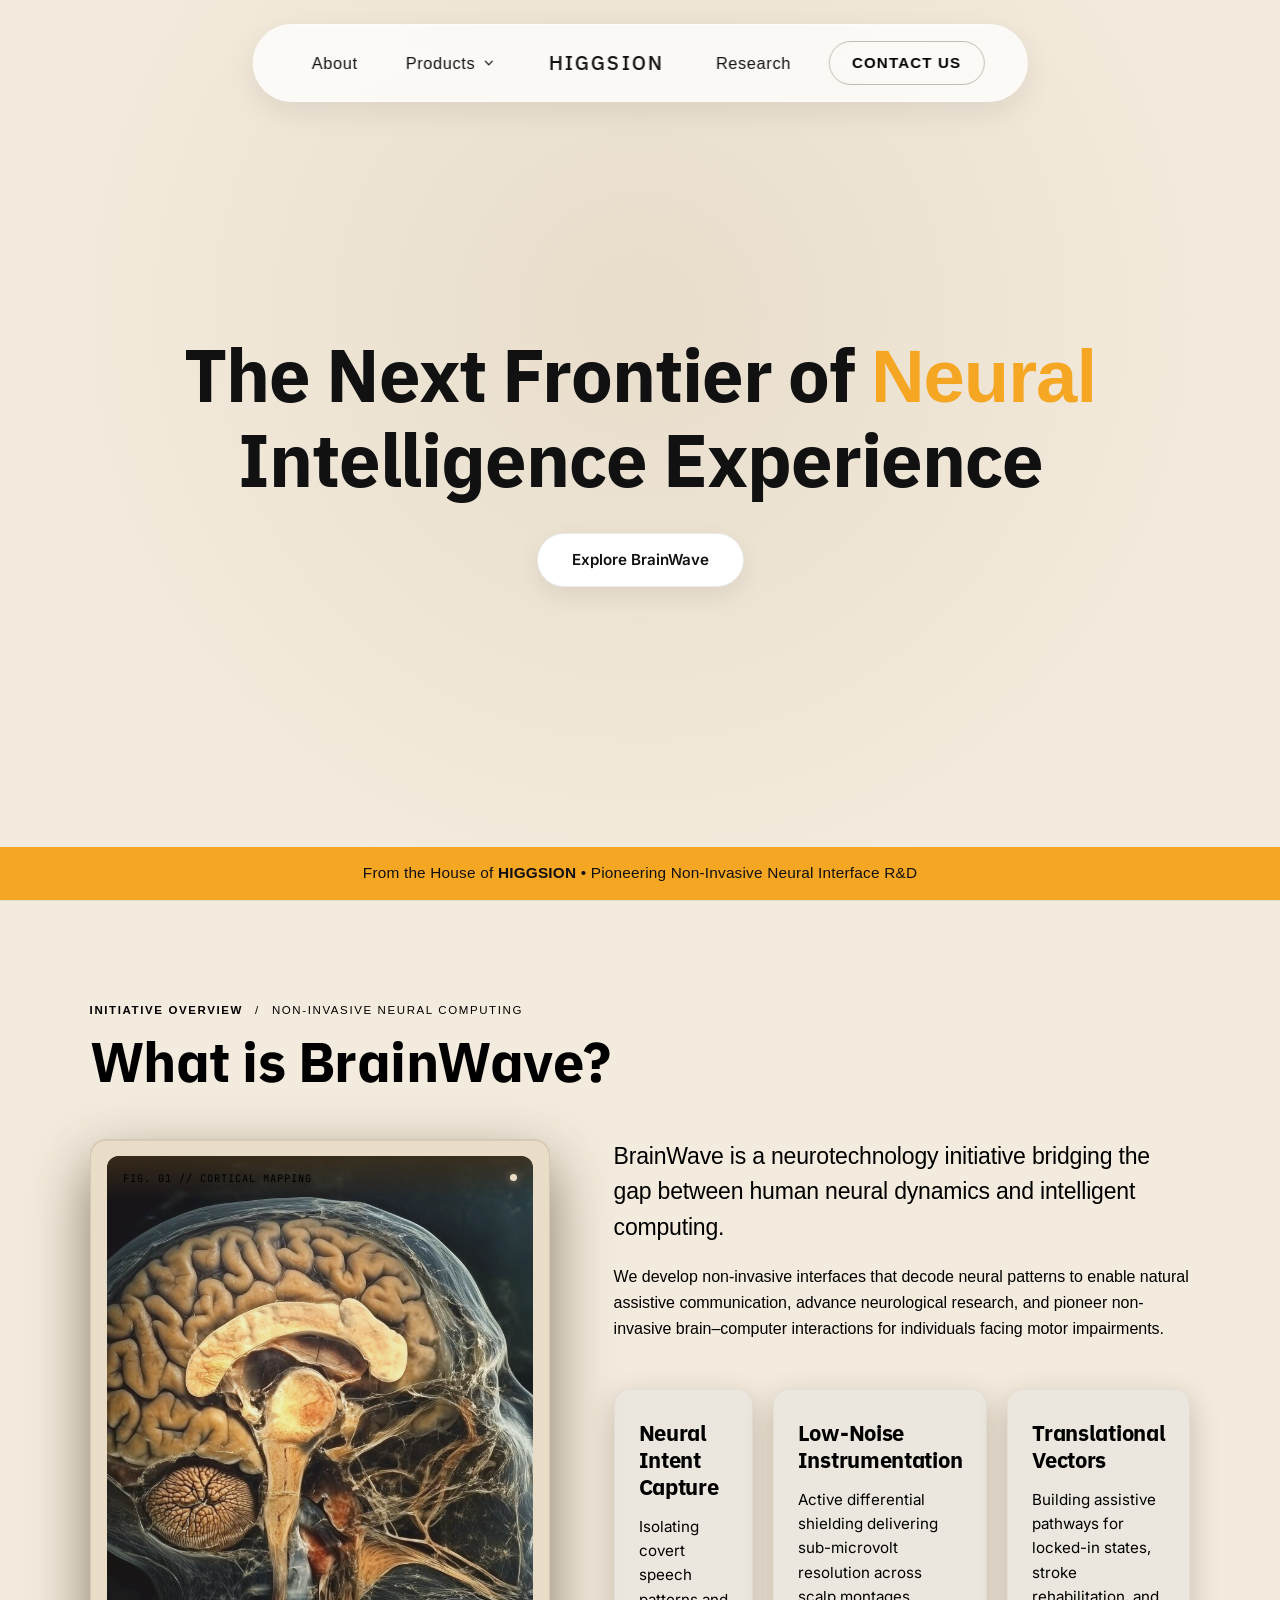
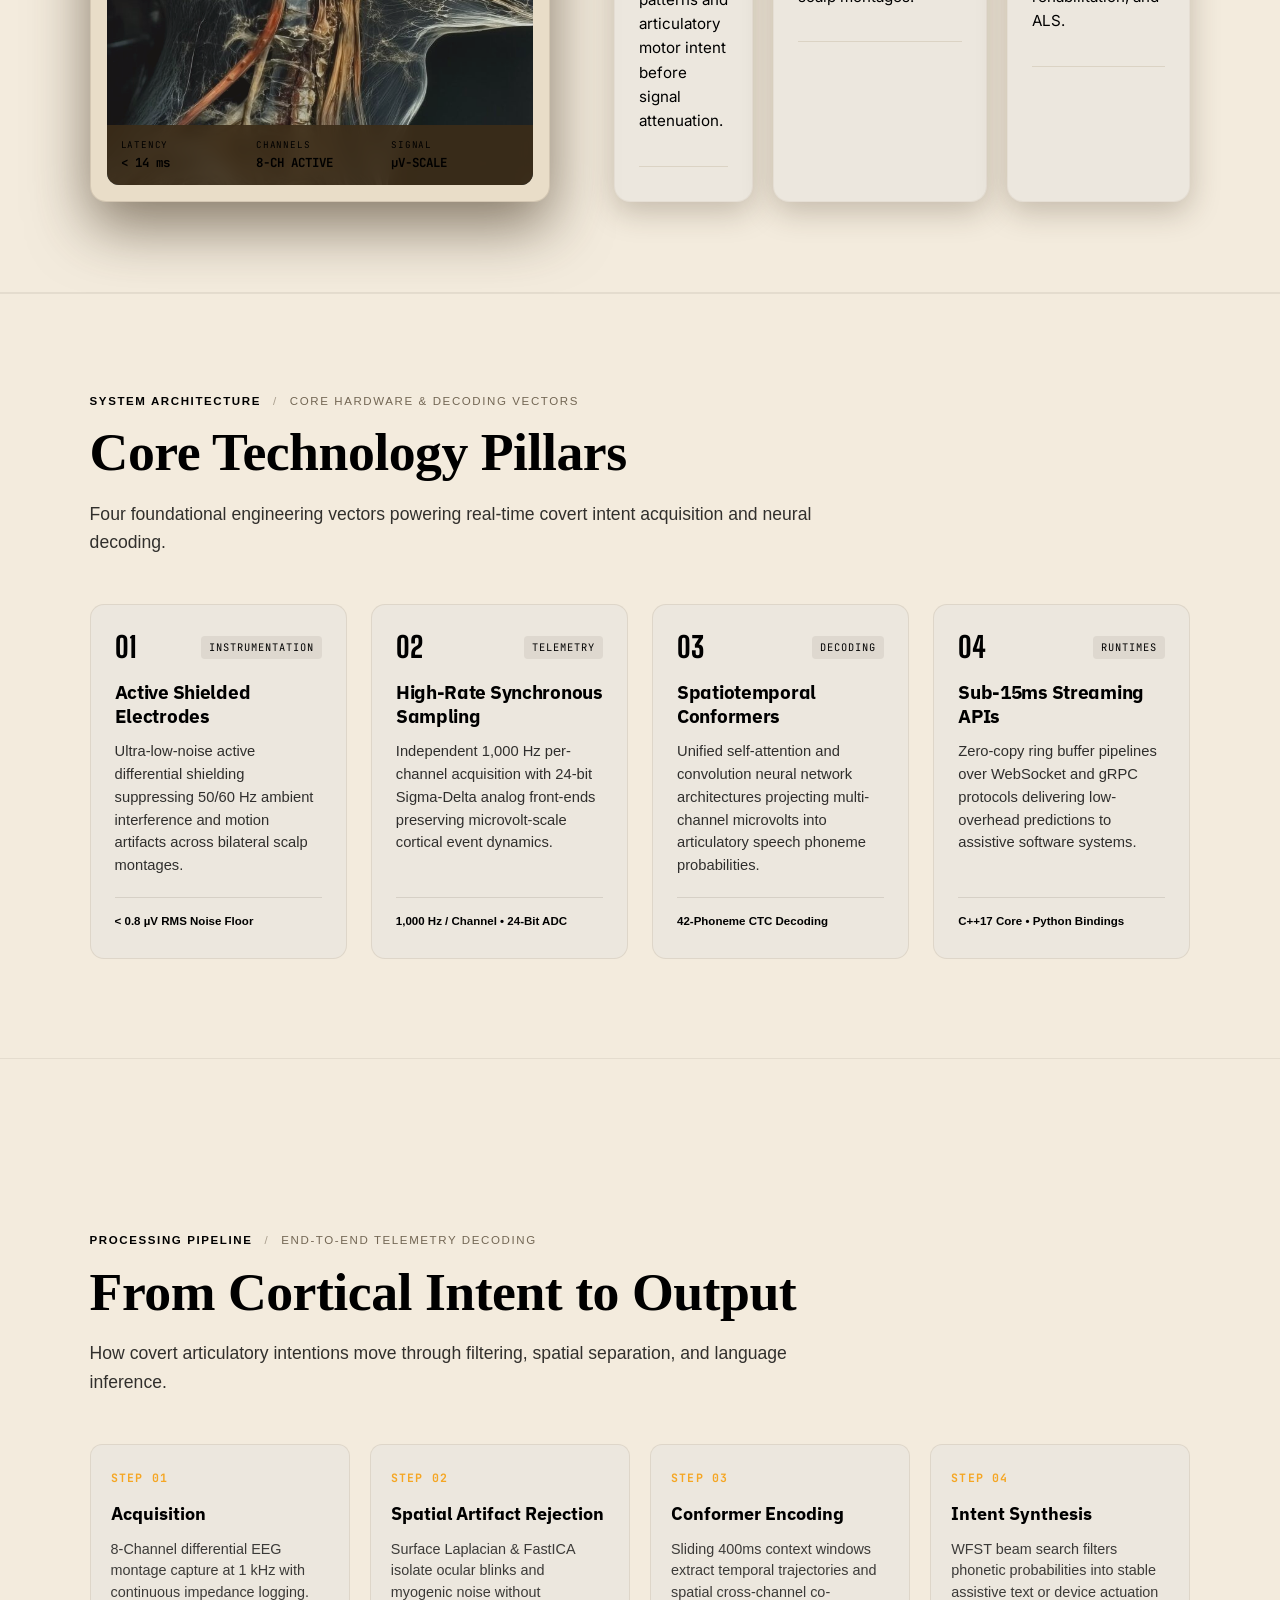
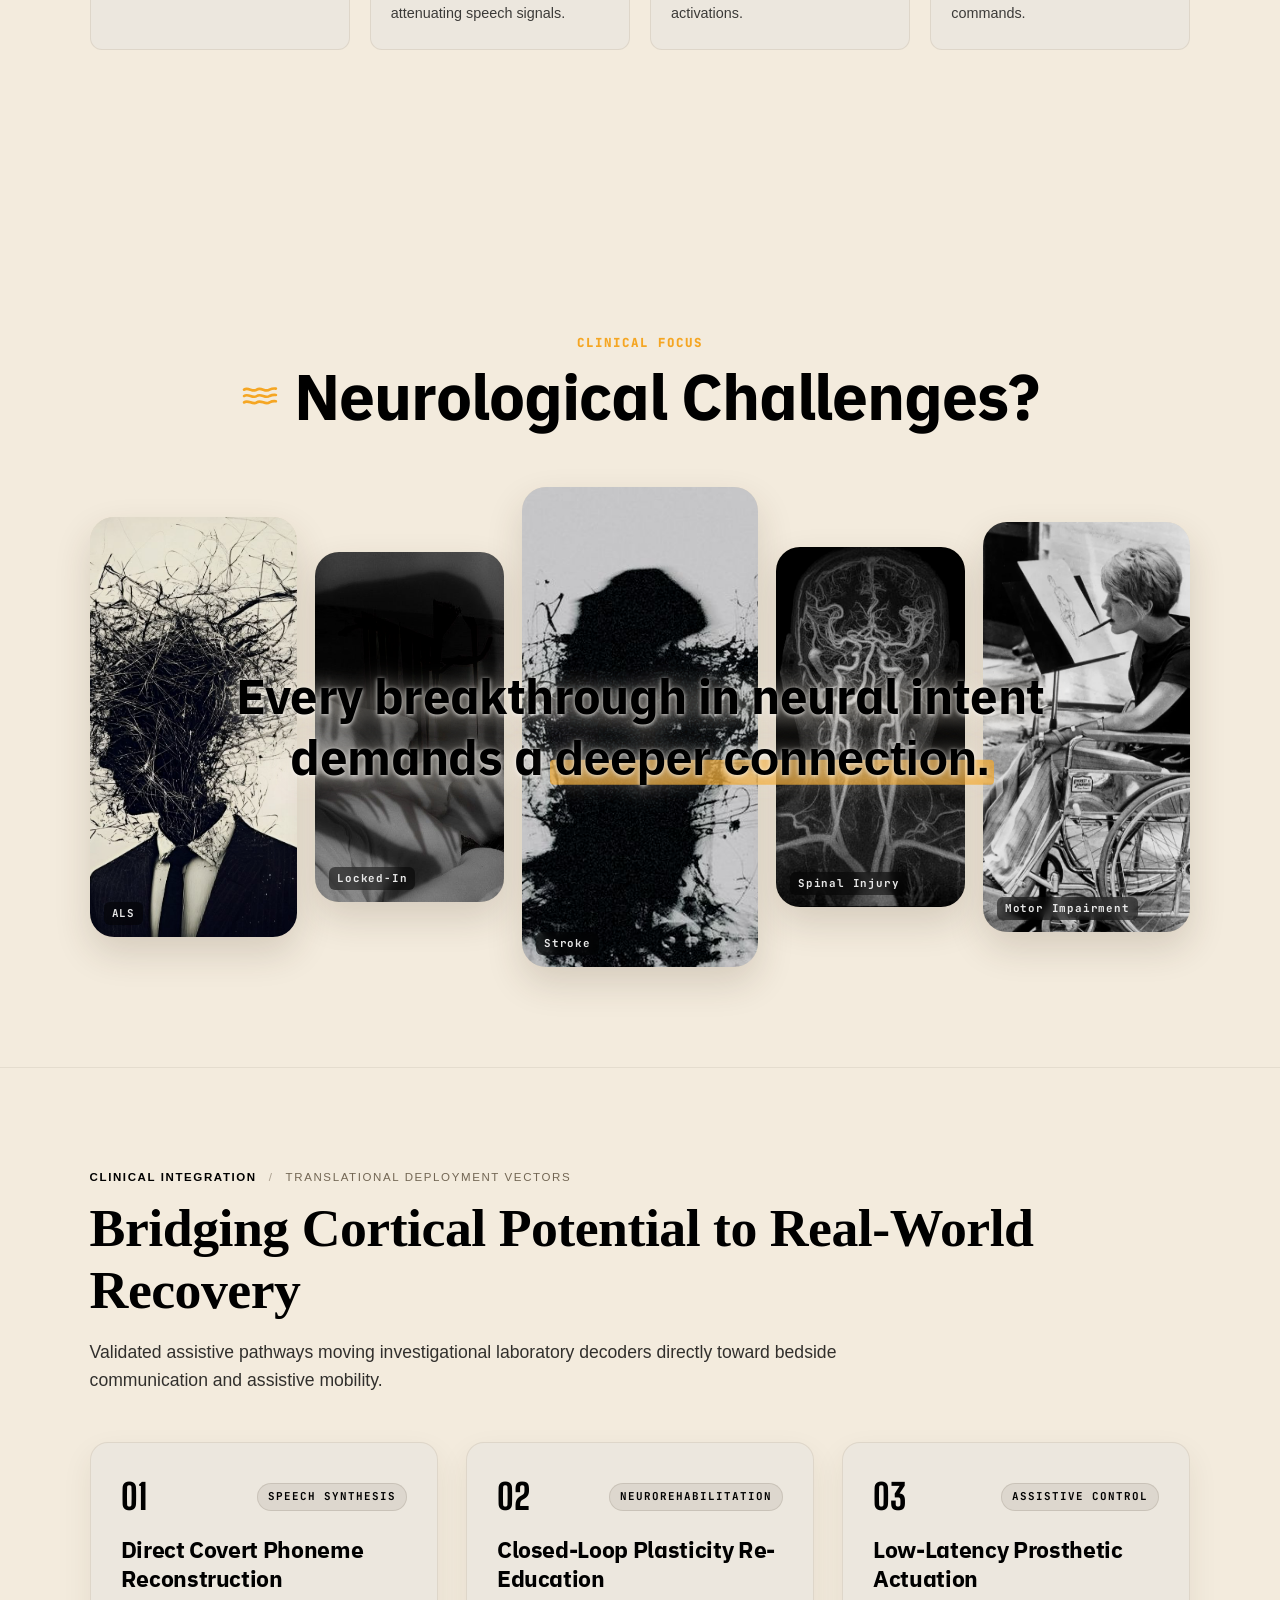
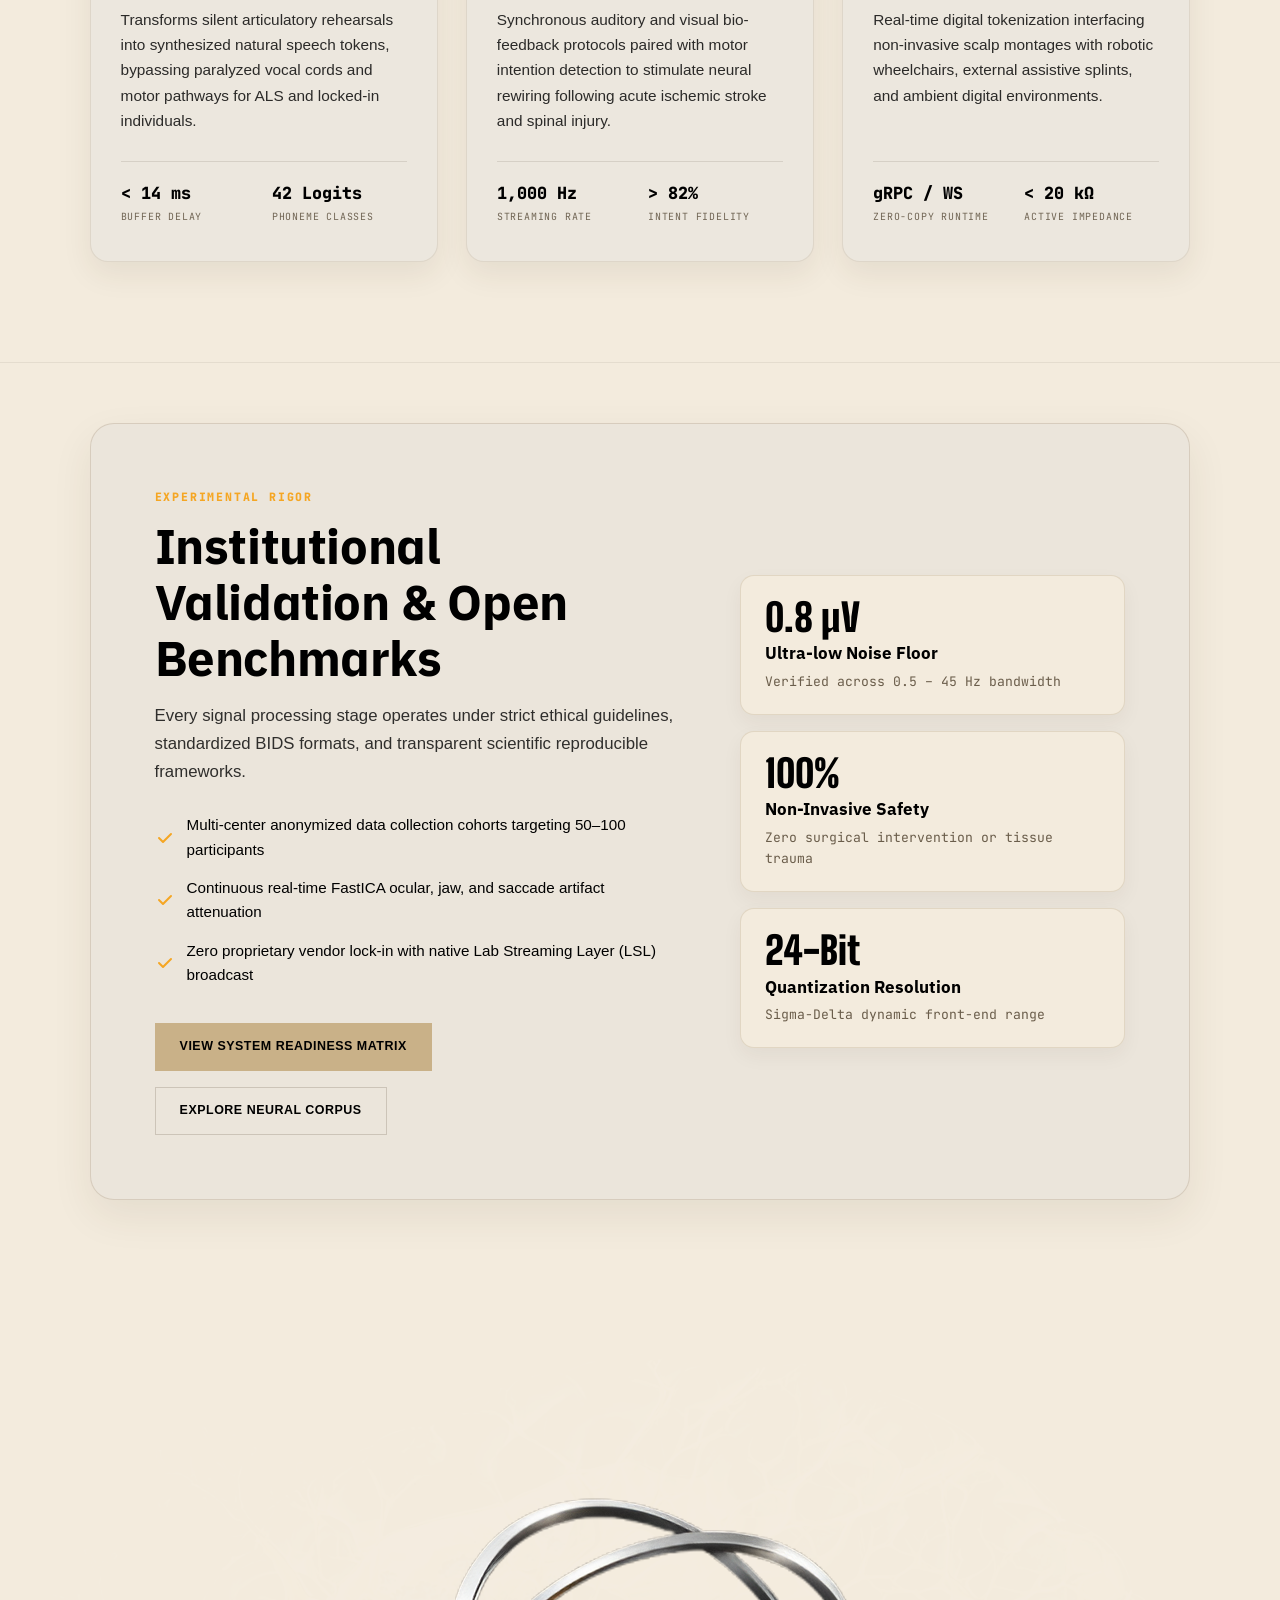
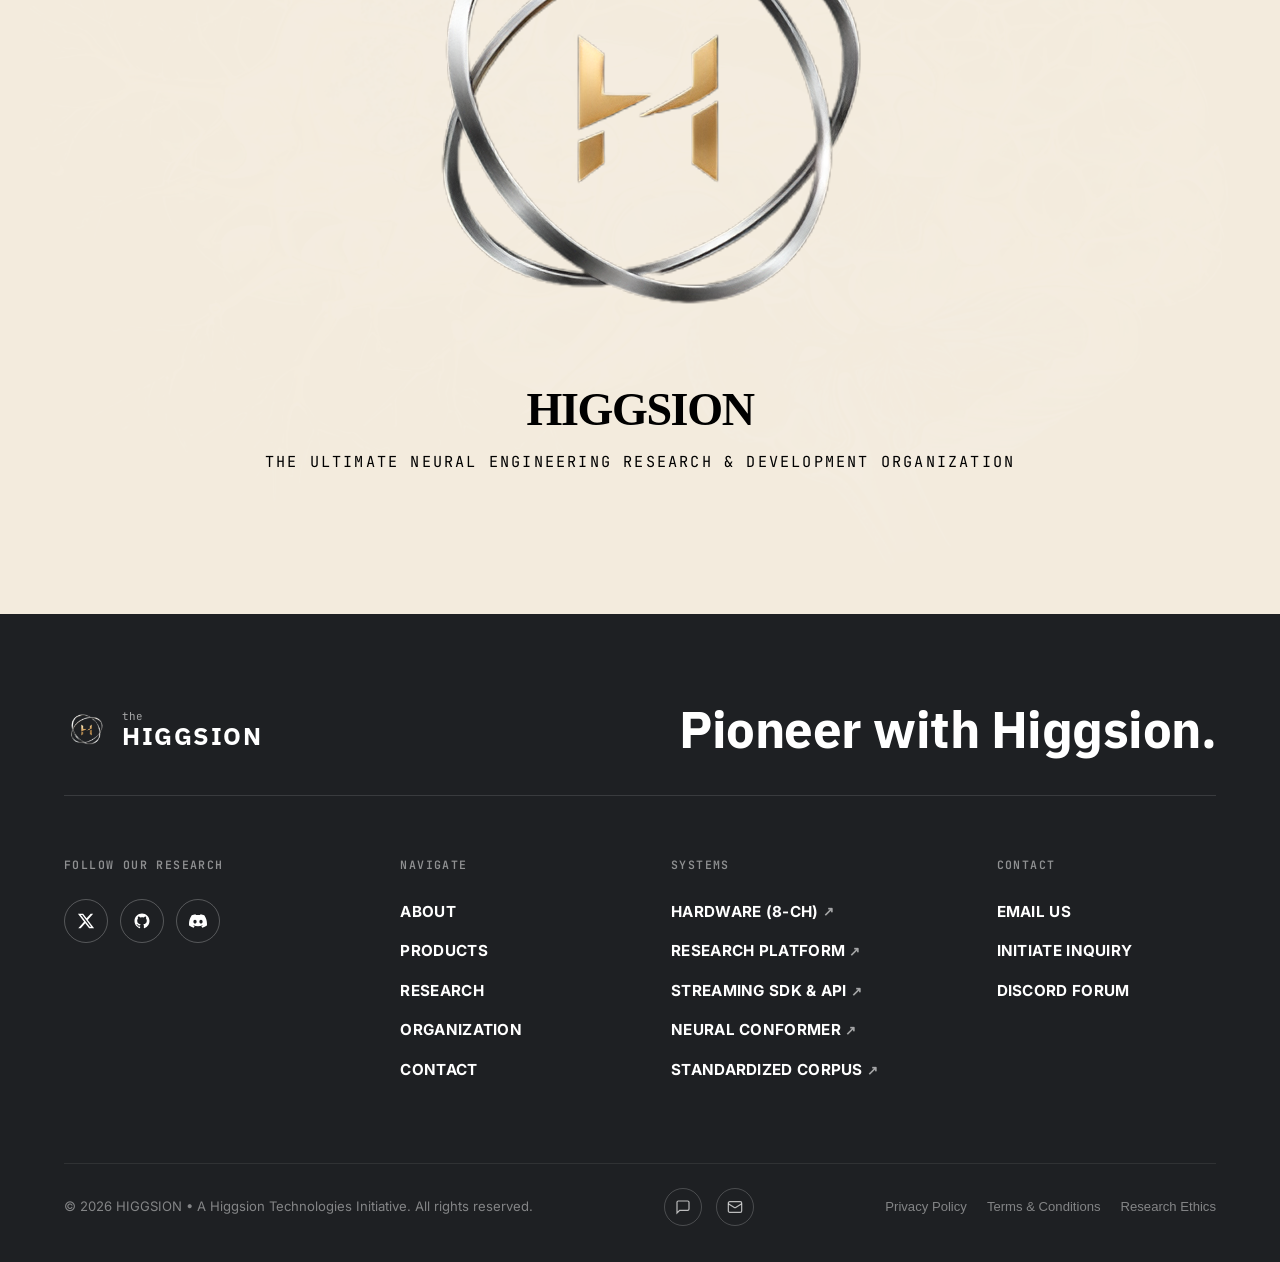
==== commit e5a878d7: "update1" ====
--- a/index.html
+++ b/index.html
@@ -465,7 +465,131 @@
         <!-- SECTION 9: PRODUCT ROADMAP -->
         
 
-        <!-- SECTION 10: BRAND LOGO SHOWCASE -->
+                <!-- SECTION: TRANSLATIONAL CLINICAL IMPACT MATRIX -->
+        <section class="section translational-impact-section" id="translation">
+            <div class="container">
+                <div class="section-lead-header">
+                    <div class="section-eyebrow-row">
+                        <span class="section-kicker">CLINICAL INTEGRATION</span>
+                        <span class="section-meta-divider">/</span>
+                        <span class="section-tagline">TRANSLATIONAL DEPLOYMENT VECTORS</span>
+                    </div>
+                    <h2 class="section-primary-heading">Bridging Cortical Potential to Real-World Recovery</h2>
+                    <p class="section-summary-lead">Validated assistive pathways moving investigational laboratory decoders directly toward bedside communication and assistive mobility.</p>
+                </div>
+
+                <div class="impact-triad-grid">
+                    <div class="impact-card">
+                        <div class="impact-card-header">
+                            <span class="impact-roman-num">01</span>
+                            <span class="impact-badge">SPEECH SYNTHESIS</span>
+                        </div>
+                        <h3 class="impact-card-title">Direct Covert Phoneme Reconstruction</h3>
+                        <p class="impact-card-desc">Transforms silent articulatory rehearsals into synthesized natural speech tokens, bypassing paralyzed vocal cords and motor pathways for ALS and locked-in individuals.</p>
+                        <div class="impact-metrics-strip">
+                            <div class="metric-stat-item">
+                                <span class="stat-num">&lt; 14 ms</span>
+                                <span class="stat-lbl">BUFFER DELAY</span>
+                            </div>
+                            <div class="metric-stat-item">
+                                <span class="stat-num">42 Logits</span>
+                                <span class="stat-lbl">PHONEME CLASSES</span>
+                            </div>
+                        </div>
+                    </div>
+
+                    <div class="impact-card">
+                        <div class="impact-card-header">
+                            <span class="impact-roman-num">02</span>
+                            <span class="impact-badge">NEUROREHABILITATION</span>
+                        </div>
+                        <h3 class="impact-card-title">Closed-Loop Plasticity Re-Education</h3>
+                        <p class="impact-card-desc">Synchronous auditory and visual bio-feedback protocols paired with motor intention detection to stimulate neural rewiring following acute ischemic stroke and spinal injury.</p>
+                        <div class="impact-metrics-strip">
+                            <div class="metric-stat-item">
+                                <span class="stat-num">1,000 Hz</span>
+                                <span class="stat-lbl">STREAMING RATE</span>
+                            </div>
+                            <div class="metric-stat-item">
+                                <span class="stat-num">&gt; 82%</span>
+                                <span class="stat-lbl">INTENT FIDELITY</span>
+                            </div>
+                        </div>
+                    </div>
+
+                    <div class="impact-card">
+                        <div class="impact-card-header">
+                            <span class="impact-roman-num">03</span>
+                            <span class="impact-badge">ASSISTIVE CONTROL</span>
+                        </div>
+                        <h3 class="impact-card-title">Low-Latency Prosthetic Actuation</h3>
+                        <p class="impact-card-desc">Real-time digital tokenization interfacing non-invasive scalp montages with robotic wheelchairs, external assistive splints, and ambient digital environments.</p>
+                        <div class="impact-metrics-strip">
+                            <div class="metric-stat-item">
+                                <span class="stat-num">gRPC / WS</span>
+                                <span class="stat-lbl">ZERO-COPY RUNTIME</span>
+                            </div>
+                            <div class="metric-stat-item">
+                                <span class="stat-num">&lt; 20 kΩ</span>
+                                <span class="stat-lbl">ACTIVE IMPEDANCE</span>
+                            </div>
+                        </div>
+                    </div>
+                </div>
+            </div>
+        </section>
+
+        <section class="section research-rigor-section" id="rigor">
+            <div class="container">
+                <div class="rigor-banner-frame">
+                    <div class="rigor-text-column">
+                        <span class="rigor-eyebrow">EXPERIMENTAL RIGOR</span>
+                        <h2 class="rigor-heading">Institutional Validation &amp; Open Benchmarks</h2>
+                        <p class="rigor-body">Every signal processing stage operates under strict ethical guidelines, standardized BIDS formats, and transparent scientific reproducible frameworks.</p>
+                        
+                        <div class="rigor-checklist">
+                            <div class="check-item">
+                                <svg class="check-icon" viewBox="0 0 20 20" fill="currentColor"><path fill-rule="evenodd" d="M16.707 5.293a1 1 0 010 1.414l-8 8a1 1 0 01-1.414 0l-4-4a1 1 0 011.414-1.414L8 12.586l7.293-7.293a1 1 0 011.414 0z" clip-rule="evenodd"/></svg>
+                                <span>Multi-center anonymized data collection cohorts targeting 50–100 participants</span>
+                            </div>
+                            <div class="check-item">
+                                <svg class="check-icon" viewBox="0 0 20 20" fill="currentColor"><path fill-rule="evenodd" d="M16.707 5.293a1 1 0 010 1.414l-8 8a1 1 0 01-1.414 0l-4-4a1 1 0 011.414-1.414L8 12.586l7.293-7.293a1 1 0 011.414 0z" clip-rule="evenodd"/></svg>
+                                <span>Continuous real-time FastICA ocular, jaw, and saccade artifact attenuation</span>
+                            </div>
+                            <div class="check-item">
+                                <svg class="check-icon" viewBox="0 0 20 20" fill="currentColor"><path fill-rule="evenodd" d="M16.707 5.293a1 1 0 010 1.414l-8 8a1 1 0 01-1.414 0l-4-4a1 1 0 011.414-1.414L8 12.586l7.293-7.293a1 1 0 011.414 0z" clip-rule="evenodd"/></svg>
+                                <span>Zero proprietary vendor lock-in with native Lab Streaming Layer (LSL) broadcast</span>
+                            </div>
+                        </div>
+
+                        <div class="rigor-action-row">
+                            <a href="products.html#readiness" class="btn btn-primary">View System Readiness Matrix</a>
+                            <a href="software-dataset.html" class="btn btn-outline">Explore Neural Corpus</a>
+                        </div>
+                    </div>
+
+                    <div class="rigor-stats-column">
+                        <div class="rigor-stat-card">
+                            <span class="rigor-card-num">0.8 µV</span>
+                            <span class="rigor-card-label">Ultra-low Noise Floor</span>
+                            <span class="rigor-card-sub">Verified across 0.5 – 45 Hz bandwidth</span>
+                        </div>
+                        <div class="rigor-stat-card">
+                            <span class="rigor-card-num">100%</span>
+                            <span class="rigor-card-label">Non-Invasive Safety</span>
+                            <span class="rigor-card-sub">Zero surgical intervention or tissue trauma</span>
+                        </div>
+                        <div class="rigor-stat-card">
+                            <span class="rigor-card-num">24-Bit</span>
+                            <span class="rigor-card-label">Quantization Resolution</span>
+                            <span class="rigor-card-sub">Sigma-Delta dynamic front-end range</span>
+                        </div>
+                    </div>
+                </div>
+            </div>
+        </section>
+
+<!-- SECTION 10: BRAND LOGO SHOWCASE -->
         <section class="section logo-brand-section" id="collaboration">
         <!-- Low Transparency Neurons Sketch Imprint Layer -->
         <div class="neuron-sketch-backdrop"></div>
@@ -485,11 +609,7 @@
             
             <div class="ref-footer-top">
                 <div class="ref-footer-brand">
-                    <svg class="ref-footer-logo-wave" viewBox="0 0 32 20" fill="none" xmlns="http://www.w3.org/2000/svg">
-                        <path d="M2 5C6 2 10 8 14 5C18 2 22 8 26 5C28 3.5 30 4 30 4" stroke="#F5A623" stroke-width="2.5" stroke-linecap="round"/>
-                        <path d="M2 10C6 7 10 13 14 10C18 7 22 13 26 10C28 8.5 30 9 30 9" stroke="#F5A623" stroke-width="2.5" stroke-linecap="round"/>
-                        <path d="M2 15C6 12 10 18 14 15C18 12 22 18 26 15C28 13.5 30 14 30 14" stroke="#F5A623" stroke-width="2.5" stroke-linecap="round"/>
-                    </svg>
+                    <img src="assets/brandlogo.png" alt="Higgsion Logo" class="ref-footer-logo-img">
                     <div class="ref-footer-brand-title">
                         <span class="brand-subtext">the</span>
                         <span class="brand-maintext">HIGGSION</span>
--- a/style.css
+++ b/style.css
@@ -7273,3 +7273,253 @@
         font-size: 1.8rem !important;
     }
 }
+
+/* ==========================================================================
+   SECTIONS: TRANSLATIONAL IMPACT & RESEARCH RIGOR
+   ========================================================================== */
+
+/* 1. Translational Impact Section */
+.translational-impact-section {
+    background-color: #F3EBDD !important;
+    padding: 100px 0 !important;
+    border-top: 1px solid rgba(60, 45, 25, 0.08) !important;
+}
+
+.impact-triad-grid {
+    display: grid !important;
+    grid-template-columns: repeat(3, 1fr) !important;
+    gap: 28px !important;
+    margin-top: 16px !important;
+}
+
+.impact-card {
+    background: #ECE7DE !important;
+    border: 1px solid rgba(120, 92, 50, 0.12) !important;
+    border-radius: 18px !important;
+    padding: 36px 30px !important;
+    display: flex !important;
+    flex-direction: column !important;
+    justify-content: space-between !important;
+    box-shadow: 0 12px 30px rgba(60, 45, 25, 0.08) !important;
+    transition: transform 0.28s cubic-bezier(0.16, 1, 0.3, 1), box-shadow 0.28s ease, border-color 0.28s ease !important;
+}
+
+.impact-card:hover {
+    transform: translateY(-5px) !important;
+    border-color: rgba(120, 92, 50, 0.35) !important;
+    box-shadow: 0 18px 45px rgba(60, 45, 25, 0.15) !important;
+}
+
+.impact-card-header {
+    display: flex !important;
+    justify-content: space-between !important;
+    align-items: center !important;
+    margin-bottom: 20px !important;
+}
+
+.impact-roman-num {
+    font-family: var(--font-editorial, 'Big Shoulders Display'), sans-serif !important;
+    font-size: 2.2rem !important;
+    font-weight: 800 !important;
+    color: #000000 !important;
+    line-height: 1 !important;
+}
+
+.impact-badge {
+    font-family: var(--font-mono, monospace) !important;
+    font-size: 0.68rem !important;
+    font-weight: 700 !important;
+    letter-spacing: 1px !important;
+    background: rgba(60, 45, 25, 0.08) !important;
+    color: #000000 !important;
+    padding: 4px 10px !important;
+    border-radius: 9999px !important;
+    border: 1px solid rgba(60, 45, 25, 0.12) !important;
+}
+
+.impact-card-title {
+    font-family: var(--font-heading), sans-serif !important;
+    font-size: 1.45rem !important;
+    font-weight: 700 !important;
+    color: #000000 !important;
+    line-height: 1.25 !important;
+    margin: 0 0 14px 0 !important;
+}
+
+.impact-card-desc {
+    font-size: 0.96rem !important;
+    line-height: 1.65 !important;
+    color: rgba(0, 0, 0, 0.82) !important;
+    margin: 0 0 28px 0 !important;
+    flex-grow: 1 !important;
+}
+
+.impact-metrics-strip {
+    display: grid !important;
+    grid-template-columns: 1fr 1fr !important;
+    gap: 16px !important;
+    border-top: 1px solid rgba(60, 45, 25, 0.12) !important;
+    padding-top: 18px !important;
+}
+
+.metric-stat-item {
+    display: flex !important;
+    flex-direction: column !important;
+    gap: 2px !important;
+}
+
+.metric-stat-item .stat-num {
+    font-family: var(--font-mono, monospace) !important;
+    font-size: 1.05rem !important;
+    font-weight: 800 !important;
+    color: #000000 !important;
+}
+
+.metric-stat-item .stat-lbl {
+    font-family: var(--font-mono, monospace) !important;
+    font-size: 0.62rem !important;
+    letter-spacing: 0.8px !important;
+    color: rgba(60, 45, 25, 0.7) !important;
+    text-transform: uppercase !important;
+}
+
+/* 2. Research Rigor Section */
+.research-rigor-section {
+    background-color: #F3EBDD !important;
+    padding: 60px 0 110px 0 !important;
+    border-top: 1px solid rgba(60, 45, 25, 0.08) !important;
+}
+
+.rigor-banner-frame {
+    background: #EBE5DB !important;
+    border: 1px solid rgba(120, 92, 50, 0.18) !important;
+    border-radius: 24px !important;
+    padding: clamp(36px, 5vw, 64px) !important;
+    display: grid !important;
+    grid-template-columns: 1.35fr 1fr !important;
+    gap: clamp(36px, 5vw, 64px) !important;
+    align-items: center !important;
+    box-shadow: 0 16px 40px rgba(60, 45, 25, 0.08) !important;
+}
+
+.rigor-eyebrow {
+    font-family: var(--font-mono, monospace) !important;
+    font-size: 0.72rem !important;
+    font-weight: 800 !important;
+    letter-spacing: 1.8px !important;
+    color: #F5A623 !important;
+    text-transform: uppercase !important;
+    display: block !important;
+    margin-bottom: 12px !important;
+}
+
+.rigor-heading {
+    font-family: var(--font-display, var(--font-heading)), sans-serif !important;
+    font-size: clamp(2.2rem, 3.8vw, 3.2rem) !important;
+    font-weight: 800 !important;
+    color: #000000 !important;
+    line-height: 1.15 !important;
+    margin: 0 0 16px 0 !important;
+    letter-spacing: -0.4px !important;
+}
+
+.rigor-body {
+    font-size: 1.05rem !important;
+    line-height: 1.65 !important;
+    color: rgba(0, 0, 0, 0.8) !important;
+    margin: 0 0 28px 0 !important;
+}
+
+.rigor-checklist {
+    display: flex !important;
+    flex-direction: column !important;
+    gap: 14px !important;
+    margin-bottom: 36px !important;
+}
+
+.check-item {
+    display: flex !important;
+    align-items: center !important;
+    gap: 12px !important;
+    font-size: 0.95rem !important;
+    color: #000000 !important;
+    font-weight: 500 !important;
+}
+
+.check-icon {
+    width: 20px !important;
+    height: 20px !important;
+    color: #F5A623 !important;
+    flex-shrink: 0 !important;
+}
+
+.rigor-action-row {
+    display: flex !important;
+    gap: 16px !important;
+    flex-wrap: wrap !important;
+}
+
+.rigor-stats-column {
+    display: flex !important;
+    flex-direction: column !important;
+    gap: 16px !important;
+}
+
+.rigor-stat-card {
+    background: #F3EBDD !important;
+    border: 1px solid rgba(120, 92, 50, 0.15) !important;
+    border-radius: 14px !important;
+    padding: 22px 24px !important;
+    display: flex !important;
+    flex-direction: column !important;
+    gap: 4px !important;
+    box-shadow: 0 8px 20px rgba(60, 45, 25, 0.05) !important;
+}
+
+.rigor-card-num {
+    font-family: var(--font-editorial, 'Big Shoulders Display'), sans-serif !important;
+    font-size: 2.4rem !important;
+    font-weight: 900 !important;
+    color: #000000 !important;
+    line-height: 1 !important;
+}
+
+.rigor-card-label {
+    font-family: var(--font-heading), sans-serif !important;
+    font-size: 1.05rem !important;
+    font-weight: 700 !important;
+    color: #000000 !important;
+}
+
+.rigor-card-sub {
+    font-size: 0.82rem !important;
+    color: rgba(60, 45, 25, 0.75) !important;
+    font-family: var(--font-mono, monospace) !important;
+}
+
+@media (max-width: 1024px) {
+    .impact-triad-grid {
+        grid-template-columns: 1fr !important;
+    }
+    .rigor-banner-frame {
+        grid-template-columns: 1fr !important;
+    }
+}
+
+/* ==========================================================================
+   FOOTER HIGGSION LOGO STYLING
+   ========================================================================== */
+
+.ref-footer-logo-img {
+    height: 38px !important;
+    width: auto !important;
+    max-width: 44px !important;
+    object-fit: contain !important;
+    display: block !important;
+}
+
+.ref-footer-brand {
+    display: flex !important;
+    align-items: center !important;
+    gap: 14px !important;
+}
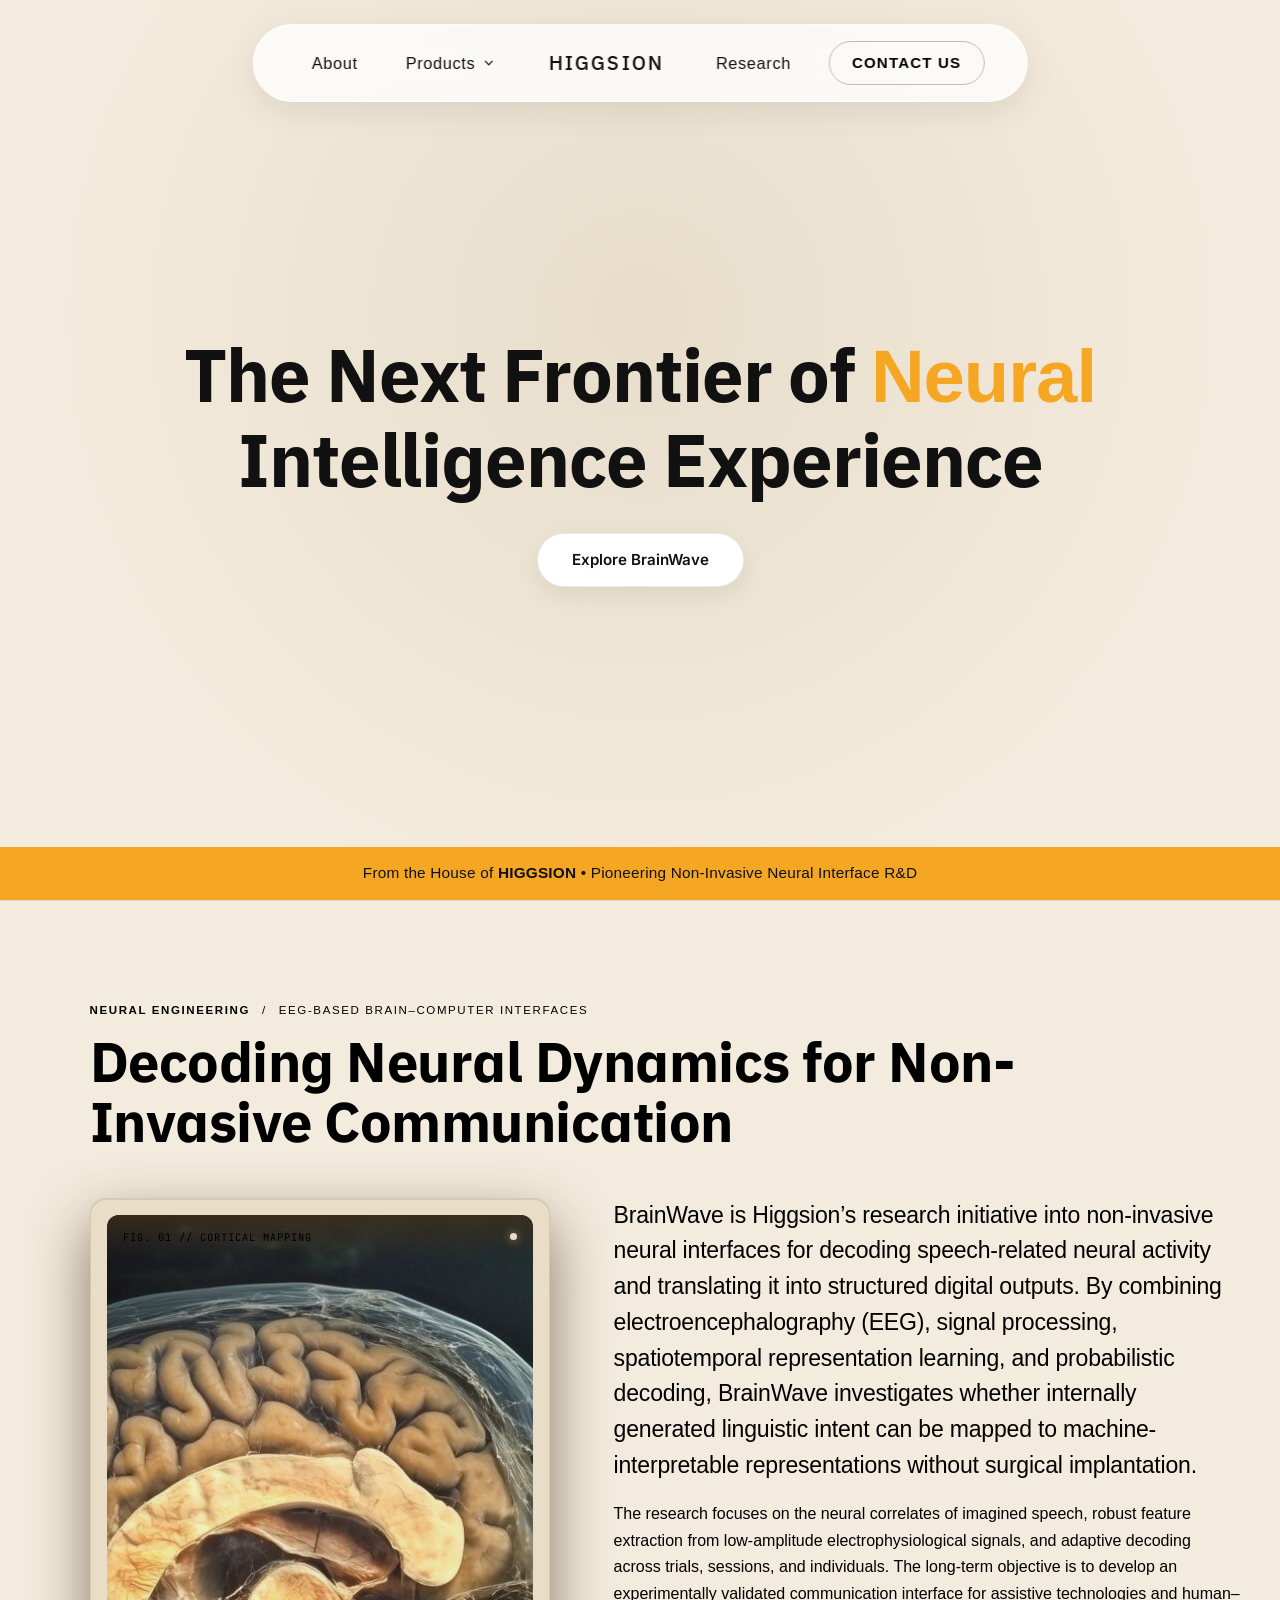
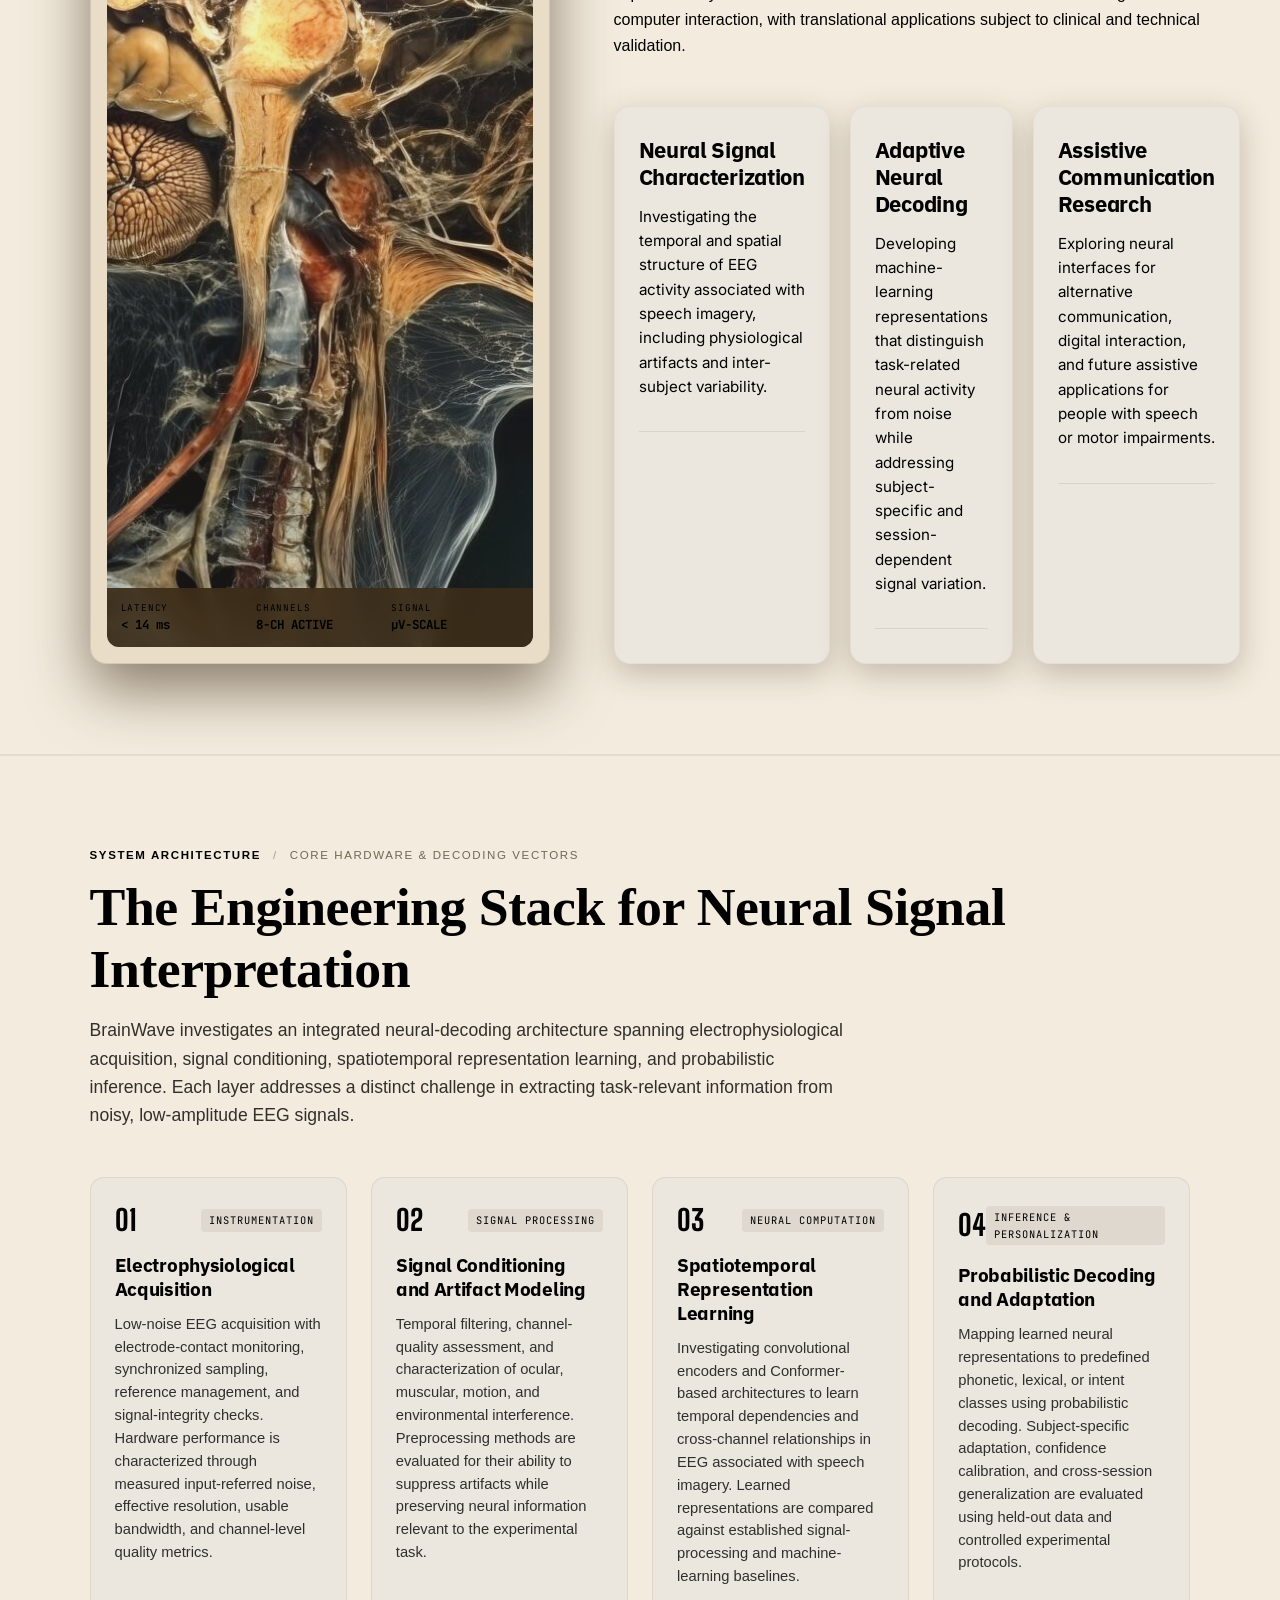
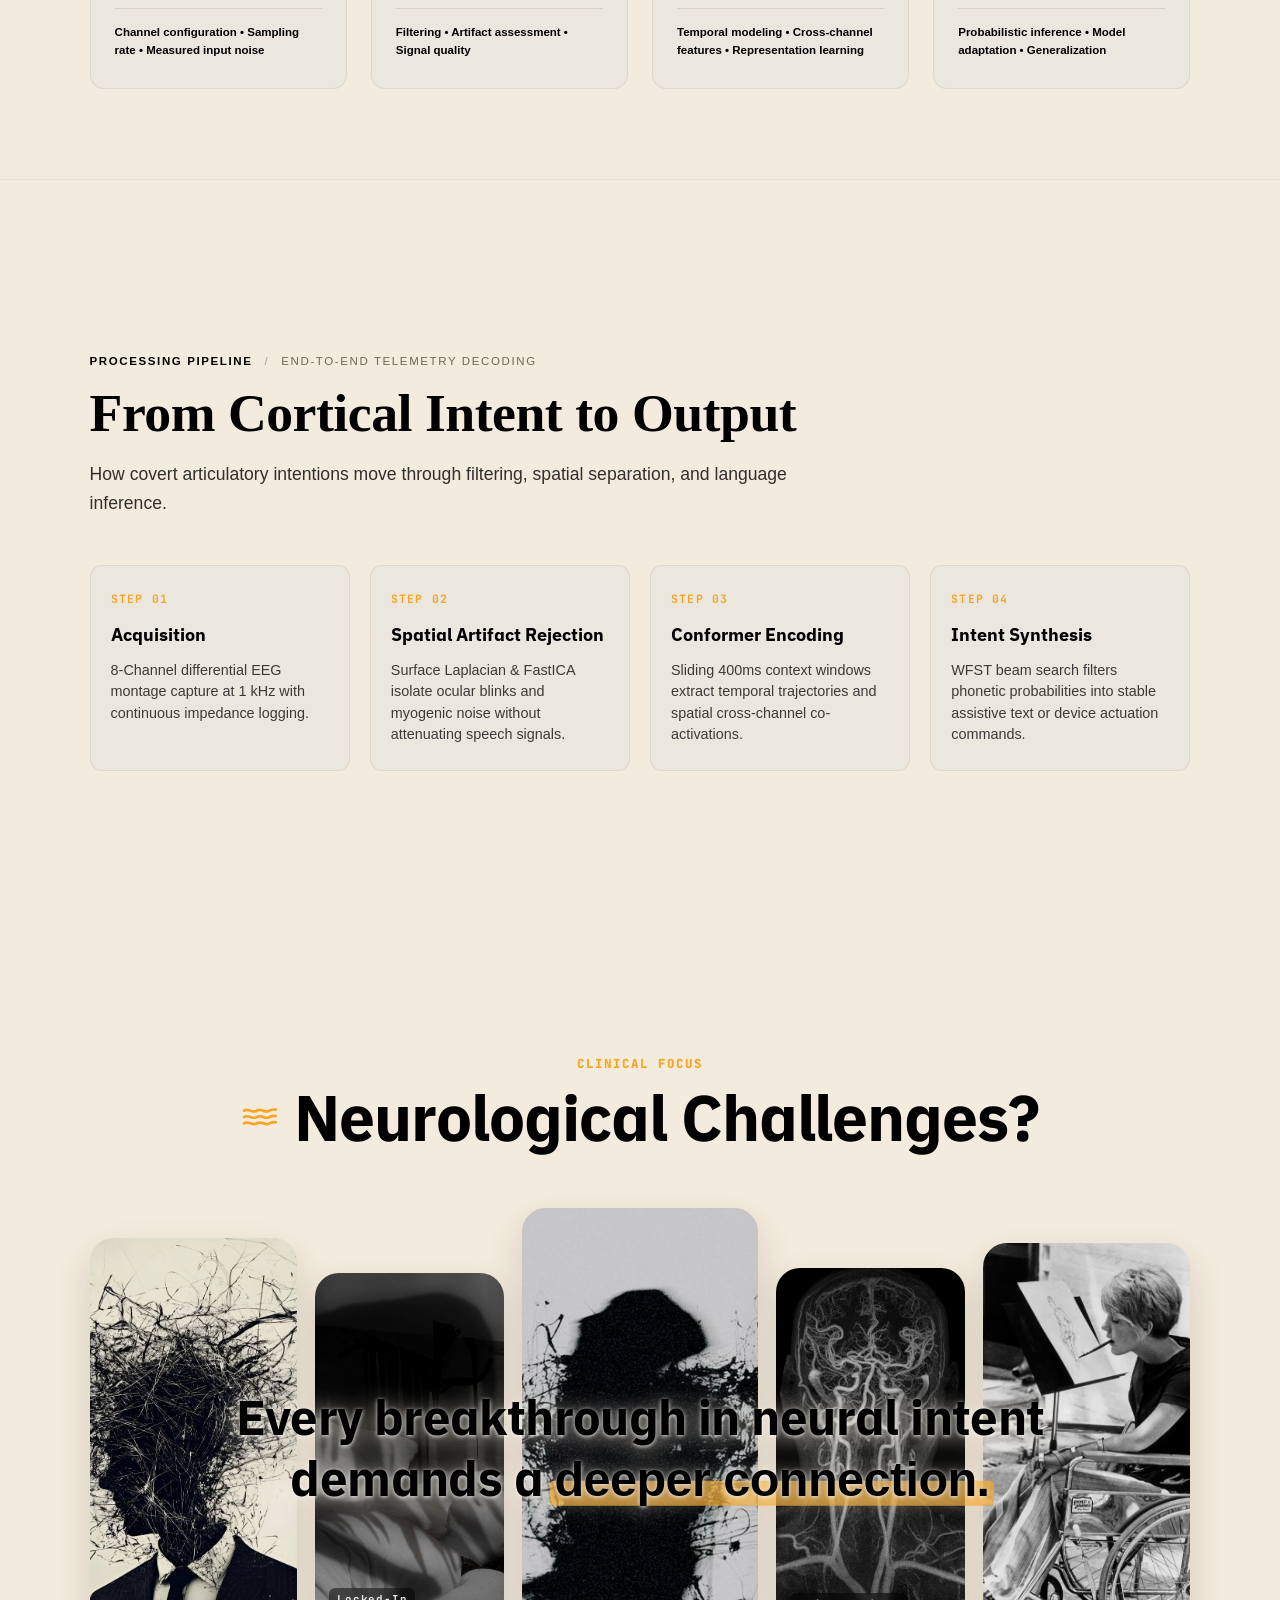
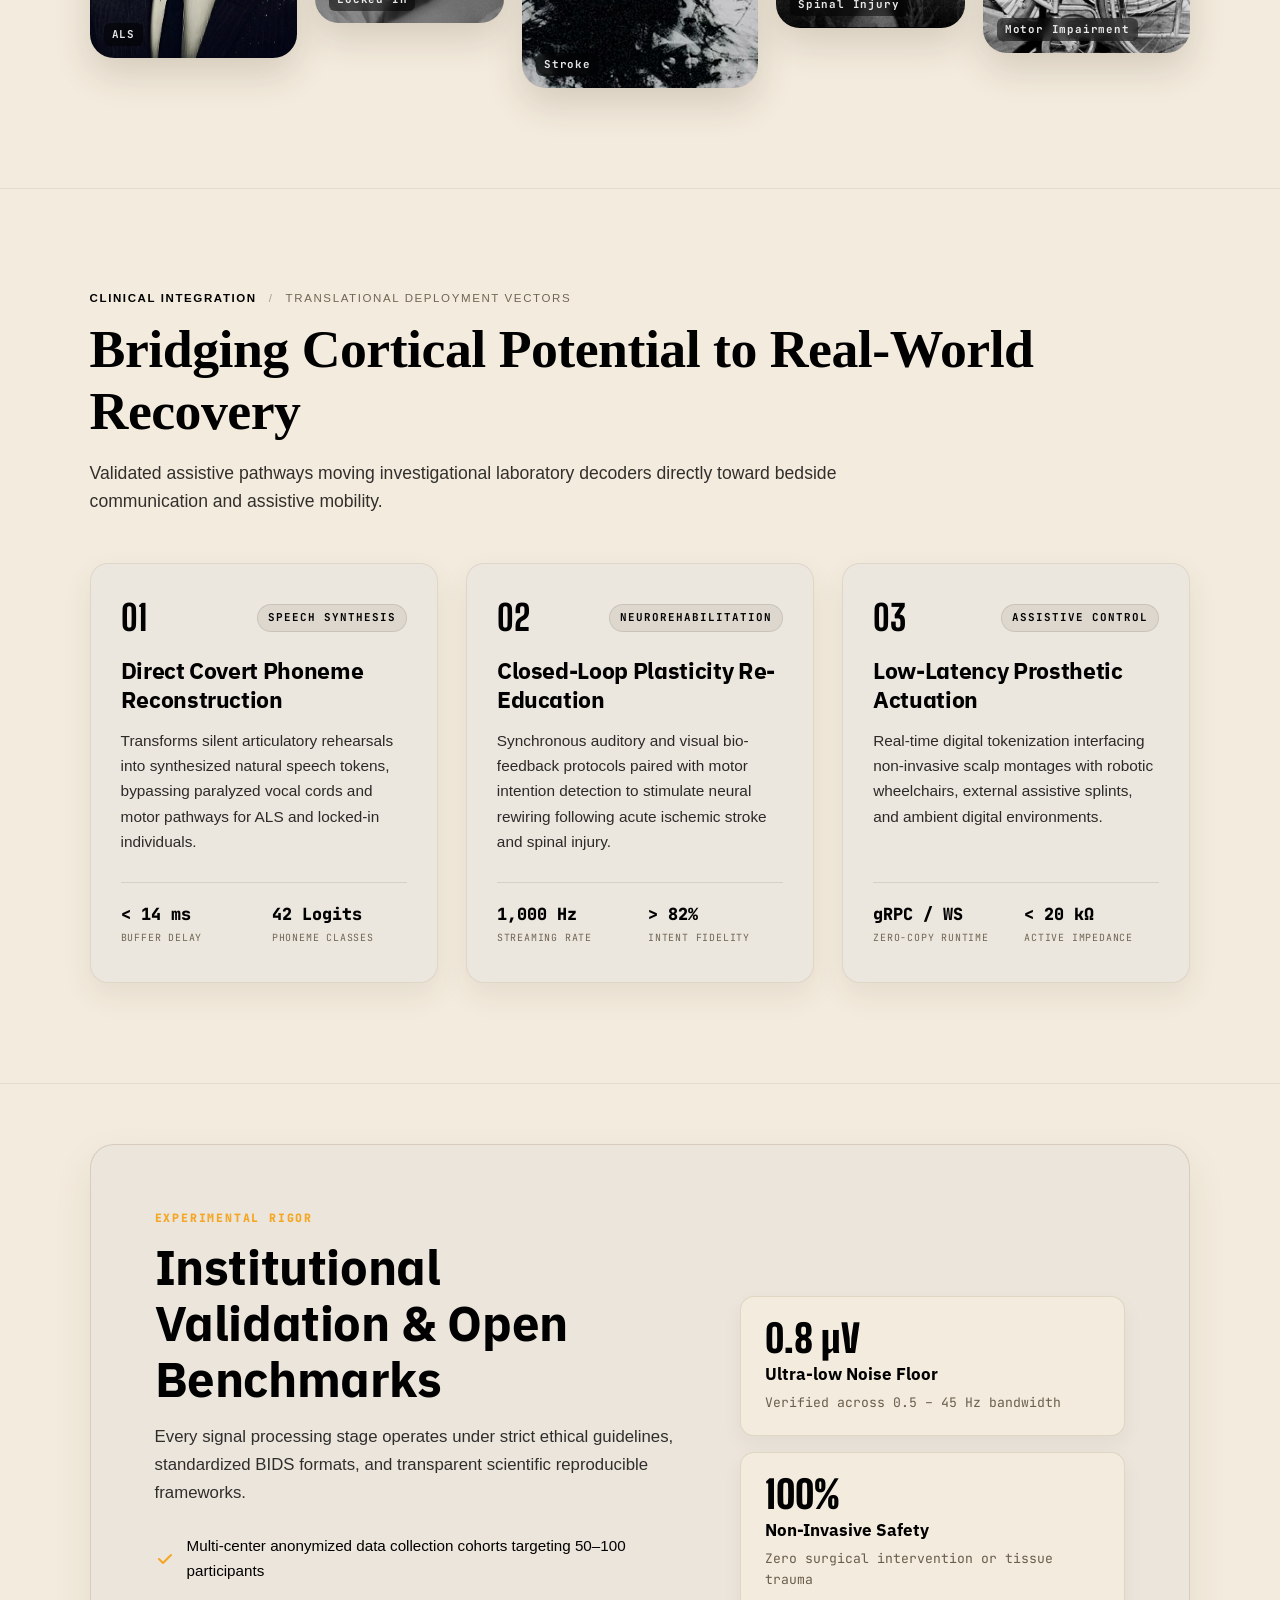
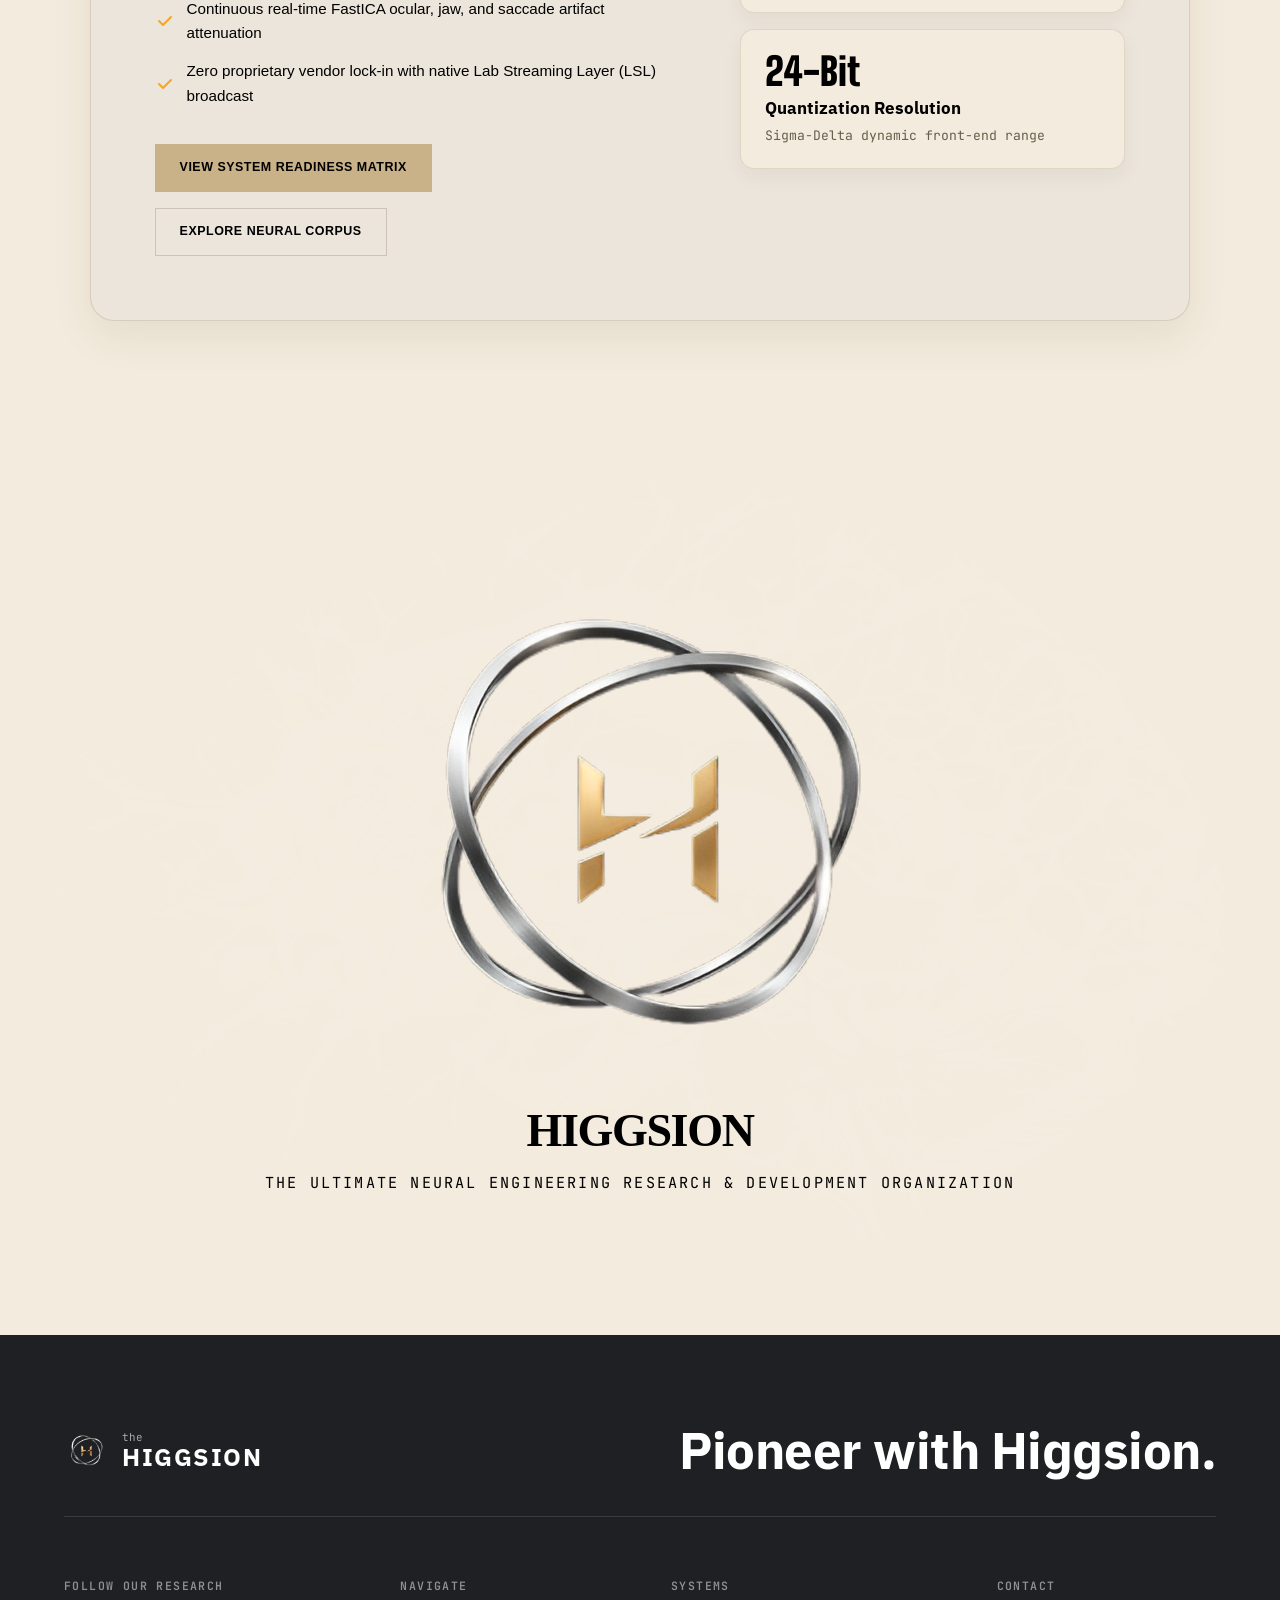
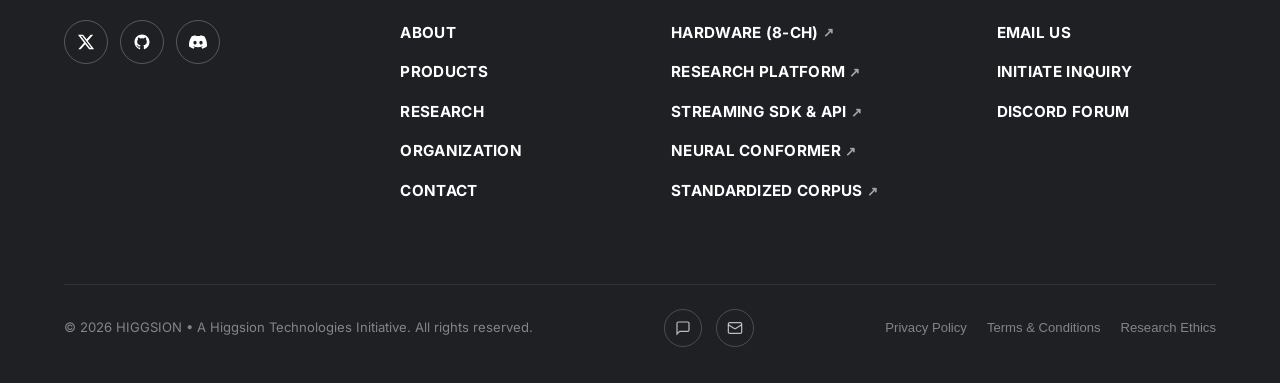
==== commit d6928b40: "update2" ====
--- a/index.html
+++ b/index.html
@@ -214,17 +214,18 @@
 </section>
 
                                 <!-- SECTION 2: ABOUT BRAINWAVE (PRECISION LABORATORY ARCHITECTURE) -->
+                <!-- SECTION 2: ABOUT BRAINWAVE (PRECISION LABORATORY ARCHITECTURE) -->
         <section class="section about-brainwave-section" id="about">
             <div class="container">
                 
                 <!-- Top Header Row -->
                 <div class="about-lead-header">
                     <div class="about-eyebrow-row">
-                        <span class="about-kicker">INITIATIVE OVERVIEW</span>
+                        <span class="about-kicker">NEURAL ENGINEERING</span>
                         <span class="about-meta-divider">/</span>
-                        <span class="about-tagline">NON-INVASIVE NEURAL COMPUTING</span>
-                    </div>
-                    <h2 class="about-display-heading">What is BrainWave?</h2>
+                        <span class="about-tagline">EEG-BASED BRAIN–COMPUTER INTERFACES</span>
+                    </div>
+                    <h2 class="about-display-heading">Decoding Neural Dynamics for Non-Invasive Communication</h2>
                 </div>
 
                 <!-- Main Asymmetrical Grid -->
@@ -260,32 +261,31 @@
                     <!-- Right: Editorial Narrative & Core Principles -->
                     <div class="about-content-column">
                         <p class="about-lead-statement">
-                            BrainWave is a neurotechnology initiative bridging the gap between human neural dynamics and intelligent computing.
+                            BrainWave is Higgsion’s research initiative into non-invasive neural interfaces for decoding speech-related neural activity and translating it into structured digital outputs. By combining electroencephalography (EEG), signal processing, spatiotemporal representation learning, and probabilistic decoding, BrainWave investigates whether internally generated linguistic intent can be mapped to machine-interpretable representations without surgical implantation.
                         </p>
                         <p class="about-secondary-body">
-                            We develop non-invasive interfaces that decode neural patterns to enable natural assistive communication, advance neurological research, and pioneer non-invasive brain–computer interactions for individuals facing motor impairments.
+                            The research focuses on the neural correlates of imagined speech, robust feature extraction from low-amplitude electrophysiological signals, and adaptive decoding across trials, sessions, and individuals. The long-term objective is to develop an experimentally validated communication interface for assistive technologies and human–computer interaction, with translational applications subject to clinical and technical validation.
                         </p>
 
-                        <!-- Structured 3-Pillar Grid (Eliminating Dead Space) -->
+                        <!-- Structured 3-Pillar Grid -->
                         <div class="about-pillars-grid">
                             <div class="about-pillar-card">
                                 <span class="pillar-num">01</span>
-                                <h4 class="pillar-title">Neural Intent Capture</h4>
-                                <p class="pillar-desc">Isolating covert speech patterns and articulatory motor intent before signal attenuation.</p>
+                                <h4 class="pillar-title">Neural Signal Characterization</h4>
+                                <p class="pillar-desc">Investigating the temporal and spatial structure of EEG activity associated with speech imagery, including physiological artifacts and inter-subject variability.</p>
                             </div>
                             <div class="about-pillar-card">
                                 <span class="pillar-num">02</span>
-                                <h4 class="pillar-title">Low-Noise Instrumentation</h4>
-                                <p class="pillar-desc">Active differential shielding delivering sub-microvolt resolution across scalp montages.</p>
+                                <h4 class="pillar-title">Adaptive Neural Decoding</h4>
+                                <p class="pillar-desc">Developing machine-learning representations that distinguish task-related neural activity from noise while addressing subject-specific and session-dependent signal variation.</p>
                             </div>
                             <div class="about-pillar-card">
                                 <span class="pillar-num">03</span>
-                                <h4 class="pillar-title">Translational Vectors</h4>
-                                <p class="pillar-desc">Building assistive pathways for locked-in states, stroke rehabilitation, and ALS.</p>
-                            </div>
-                        </div>
-
-                        
+                                <h4 class="pillar-title">Assistive Communication Research</h4>
+                                <p class="pillar-desc">Exploring neural interfaces for alternative communication, digital interaction, and future assistive applications for people with speech or motor impairments.</p>
+                            </div>
+                        </div>
+
                     </div>
 
                 </div>
@@ -294,6 +294,7 @@
 
                                 
         <!-- SECTION 2.1: CORE TECHNOLOGY PILLARS -->
+                <!-- SECTION 2.1: CORE TECHNOLOGY PILLARS -->
         <section class="section tech-pillars-section" id="pillars">
             <div class="container">
                 <div class="section-lead-header">
@@ -302,56 +303,60 @@
                         <span class="section-meta-divider">/</span>
                         <span class="section-tagline">CORE HARDWARE &amp; DECODING VECTORS</span>
                     </div>
-                    <h2 class="section-primary-heading">Core Technology Pillars</h2>
-                    <p class="section-summary-lead">Four foundational engineering vectors powering real-time covert intent acquisition and neural decoding.</p>
+                    <h2 class="section-primary-heading">The Engineering Stack for Neural Signal Interpretation</h2>
+                    <p class="section-summary-lead">BrainWave investigates an integrated neural-decoding architecture spanning electrophysiological acquisition, signal conditioning, spatiotemporal representation learning, and probabilistic inference. Each layer addresses a distinct challenge in extracting task-relevant information from noisy, low-amplitude EEG signals.</p>
                 </div>
 
                 <div class="pillars-quad-grid">
+                    <!-- 01: Electrophysiological Acquisition -->
                     <div class="pillar-feature-card">
                         <div class="pillar-card-top">
                             <span class="pillar-index">01</span>
                             <span class="pillar-tag-badge">INSTRUMENTATION</span>
                         </div>
-                        <h3 class="pillar-card-title">Active Shielded Electrodes</h3>
-                        <p class="pillar-card-text">Ultra-low-noise active differential shielding suppressing 50/60 Hz ambient interference and motion artifacts across bilateral scalp montages.</p>
+                        <h3 class="pillar-card-title">Electrophysiological Acquisition</h3>
+                        <p class="pillar-card-text">Low-noise EEG acquisition with electrode-contact monitoring, synchronized sampling, reference management, and signal-integrity checks. Hardware performance is characterized through measured input-referred noise, effective resolution, usable bandwidth, and channel-level quality metrics.</p>
                         <div class="pillar-spec-strip">
-                            <span>&lt; 0.8 µV RMS Noise Floor</span>
-                        </div>
-                    </div>
-
+                            <span>Channel configuration &bull; Sampling rate &bull; Measured input noise</span>
+                        </div>
+                    </div>
+
+                    <!-- 02: Signal Conditioning and Artifact Modeling -->
                     <div class="pillar-feature-card">
                         <div class="pillar-card-top">
                             <span class="pillar-index">02</span>
-                            <span class="pillar-tag-badge">TELEMETRY</span>
-                        </div>
-                        <h3 class="pillar-card-title">High-Rate Synchronous Sampling</h3>
-                        <p class="pillar-card-text">Independent 1,000 Hz per-channel acquisition with 24-bit Sigma-Delta analog front-ends preserving microvolt-scale cortical event dynamics.</p>
+                            <span class="pillar-tag-badge">SIGNAL PROCESSING</span>
+                        </div>
+                        <h3 class="pillar-card-title">Signal Conditioning and Artifact Modeling</h3>
+                        <p class="pillar-card-text">Temporal filtering, channel-quality assessment, and characterization of ocular, muscular, motion, and environmental interference. Preprocessing methods are evaluated for their ability to suppress artifacts while preserving neural information relevant to the experimental task.</p>
                         <div class="pillar-spec-strip">
-                            <span>1,000 Hz / Channel &bull; 24-Bit ADC</span>
-                        </div>
-                    </div>
-
+                            <span>Filtering &bull; Artifact assessment &bull; Signal quality</span>
+                        </div>
+                    </div>
+
+                    <!-- 03: Spatiotemporal Representation Learning -->
                     <div class="pillar-feature-card">
                         <div class="pillar-card-top">
                             <span class="pillar-index">03</span>
-                            <span class="pillar-tag-badge">DECODING</span>
-                        </div>
-                        <h3 class="pillar-card-title">Spatiotemporal Conformers</h3>
-                        <p class="pillar-card-text">Unified self-attention and convolution neural network architectures projecting multi-channel microvolts into articulatory speech phoneme probabilities.</p>
+                            <span class="pillar-tag-badge">NEURAL COMPUTATION</span>
+                        </div>
+                        <h3 class="pillar-card-title">Spatiotemporal Representation Learning</h3>
+                        <p class="pillar-card-text">Investigating convolutional encoders and Conformer-based architectures to learn temporal dependencies and cross-channel relationships in EEG associated with speech imagery. Learned representations are compared against established signal-processing and machine-learning baselines.</p>
                         <div class="pillar-spec-strip">
-                            <span>42-Phoneme CTC Decoding</span>
-                        </div>
-                    </div>
-
+                            <span>Temporal modeling &bull; Cross-channel features &bull; Representation learning</span>
+                        </div>
+                    </div>
+
+                    <!-- 04: Probabilistic Decoding and Adaptation -->
                     <div class="pillar-feature-card">
                         <div class="pillar-card-top">
                             <span class="pillar-index">04</span>
-                            <span class="pillar-tag-badge">RUNTIMES</span>
-                        </div>
-                        <h3 class="pillar-card-title">Sub-15ms Streaming APIs</h3>
-                        <p class="pillar-card-text">Zero-copy ring buffer pipelines over WebSocket and gRPC protocols delivering low-overhead predictions to assistive software systems.</p>
+                            <span class="pillar-tag-badge">INFERENCE &amp; PERSONALIZATION</span>
+                        </div>
+                        <h3 class="pillar-card-title">Probabilistic Decoding and Adaptation</h3>
+                        <p class="pillar-card-text">Mapping learned neural representations to predefined phonetic, lexical, or intent classes using probabilistic decoding. Subject-specific adaptation, confidence calibration, and cross-session generalization are evaluated using held-out data and controlled experimental protocols.</p>
                         <div class="pillar-spec-strip">
-                            <span>C++17 Core &bull; Python Bindings</span>
+                            <span>Probabilistic inference &bull; Model adaptation &bull; Generalization</span>
                         </div>
                     </div>
                 </div>
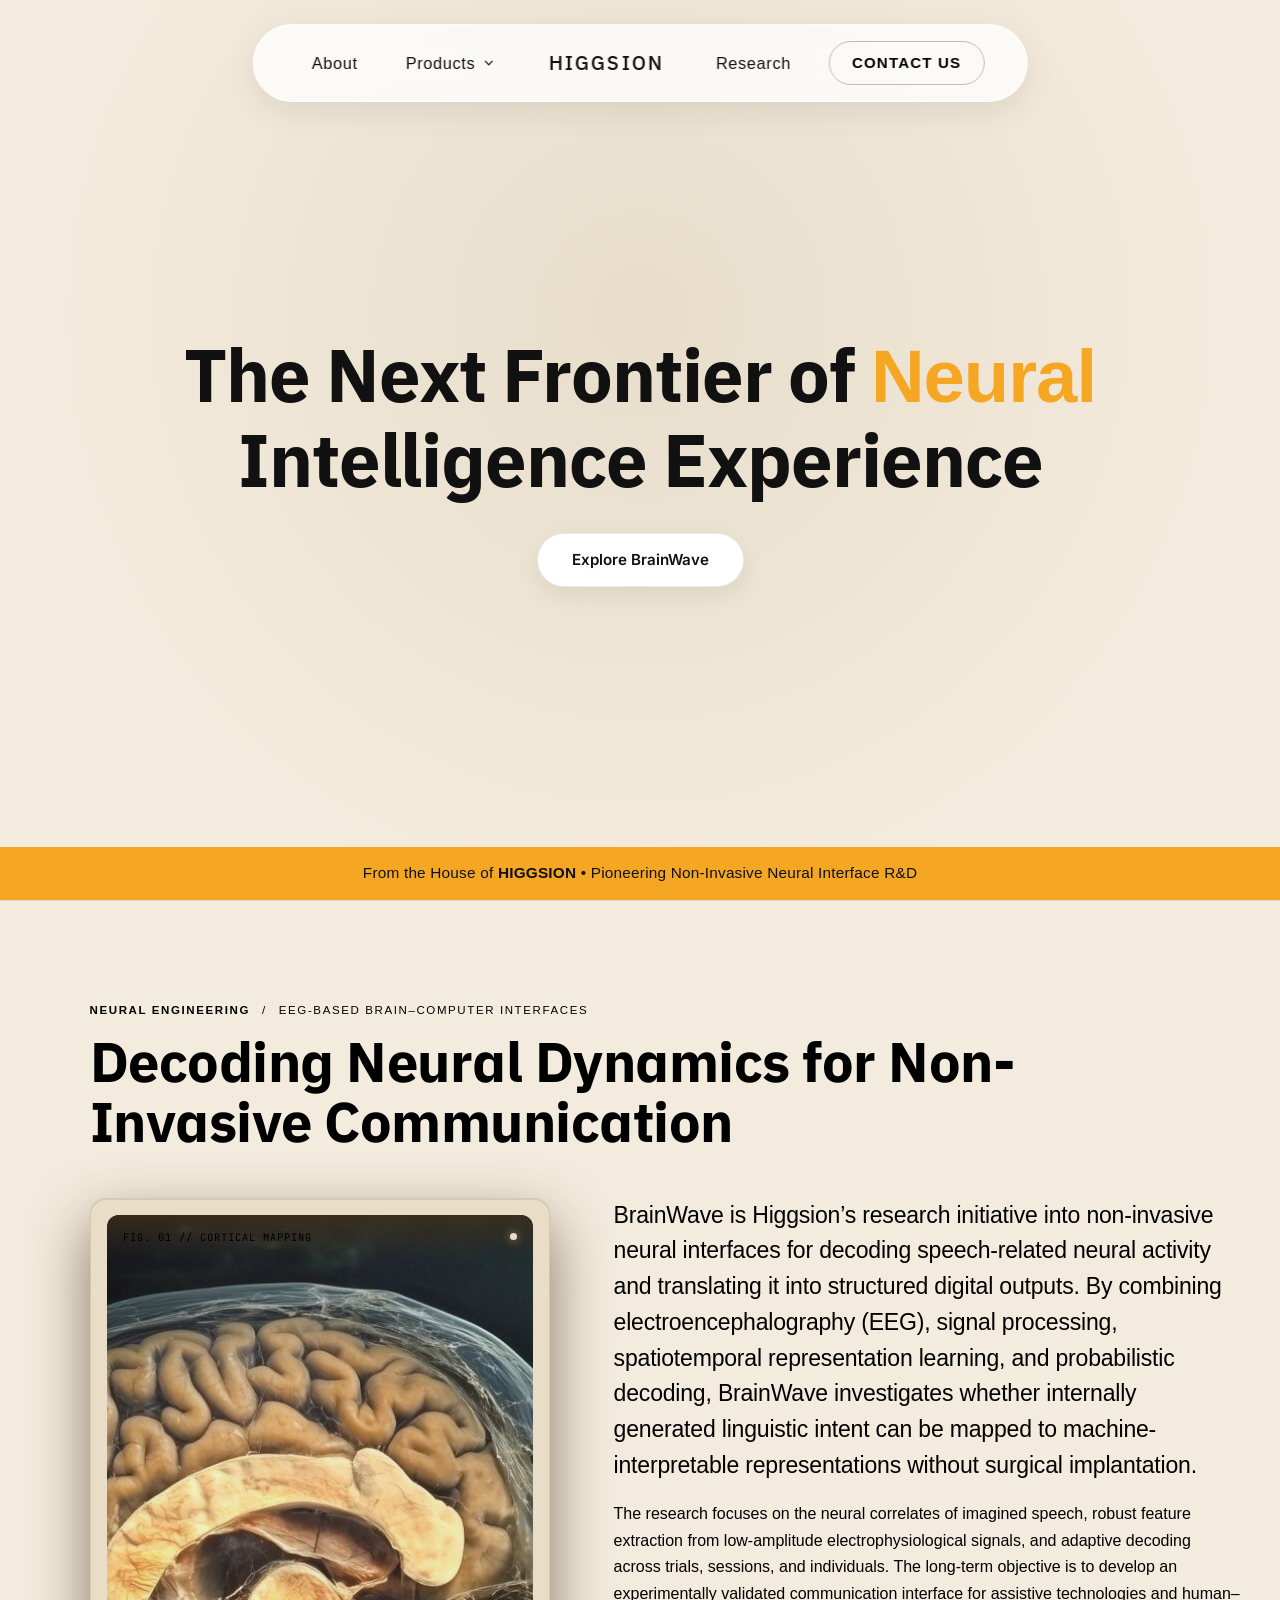
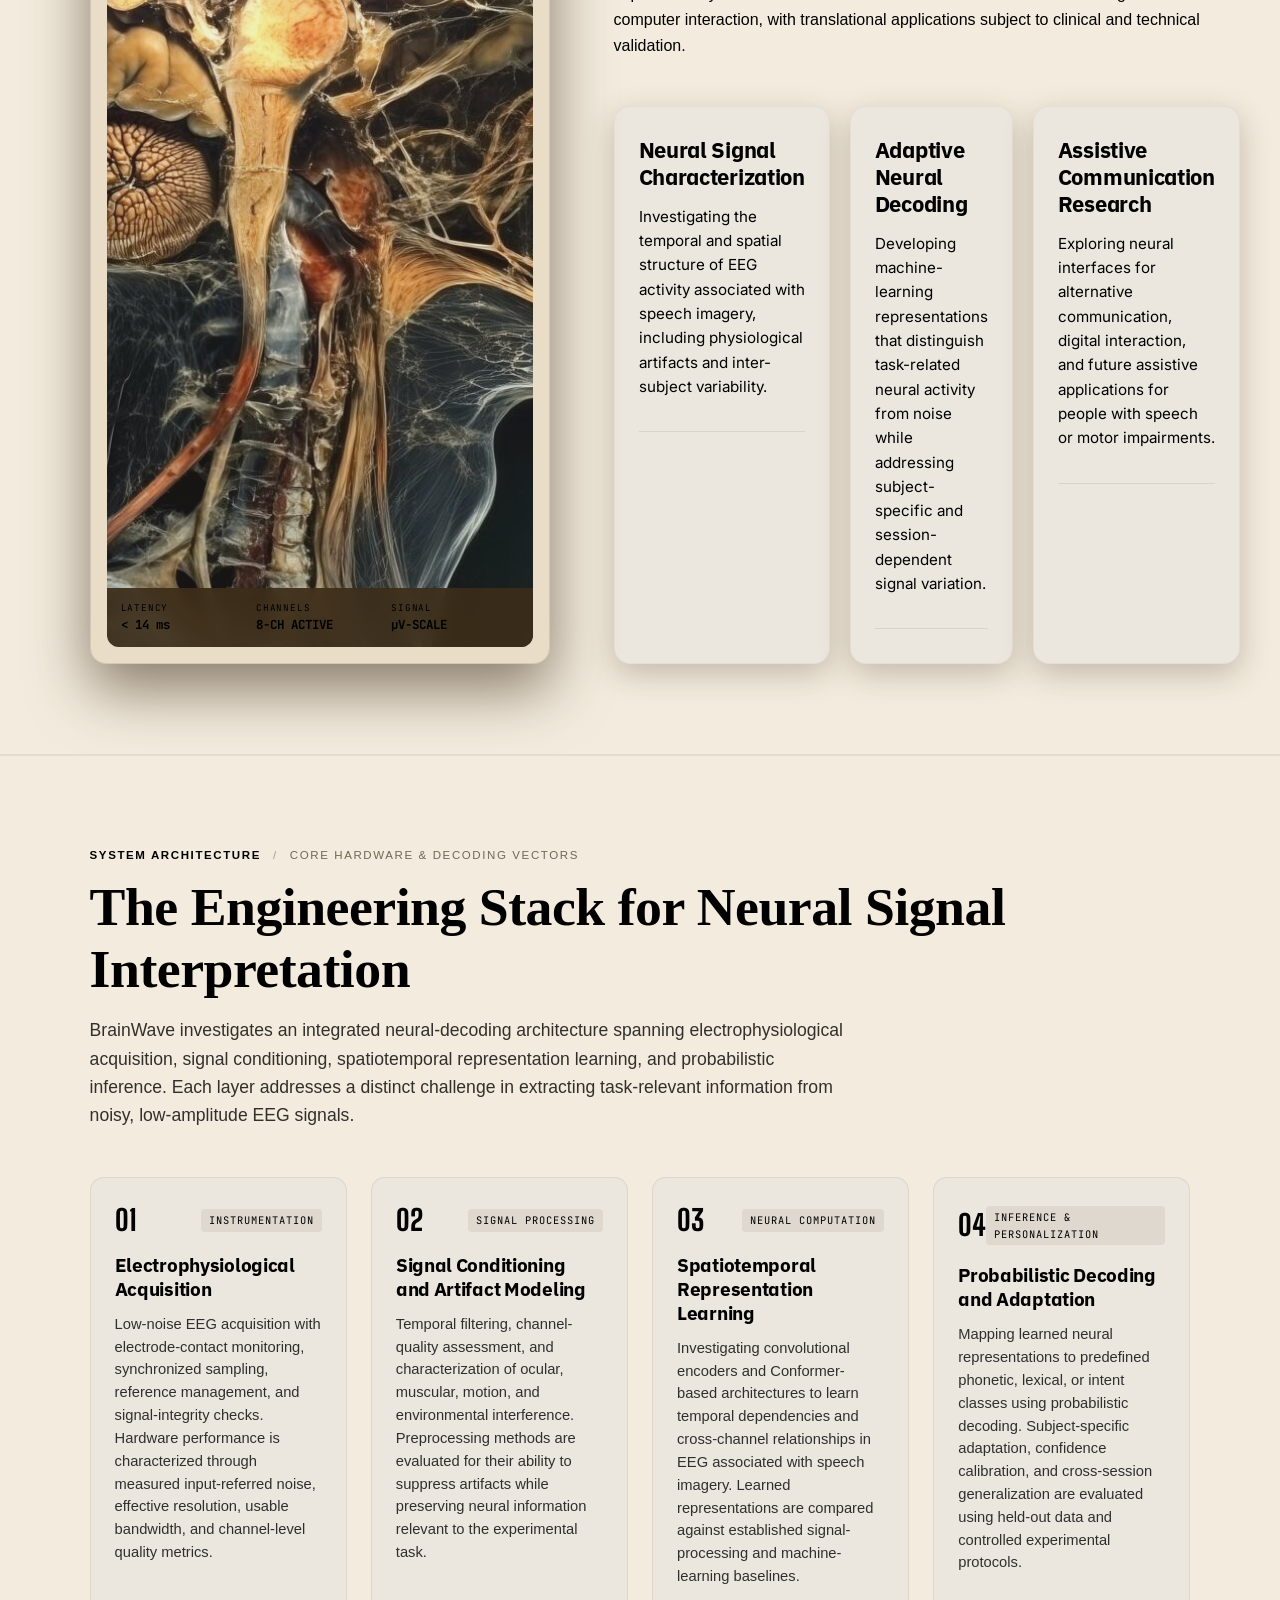
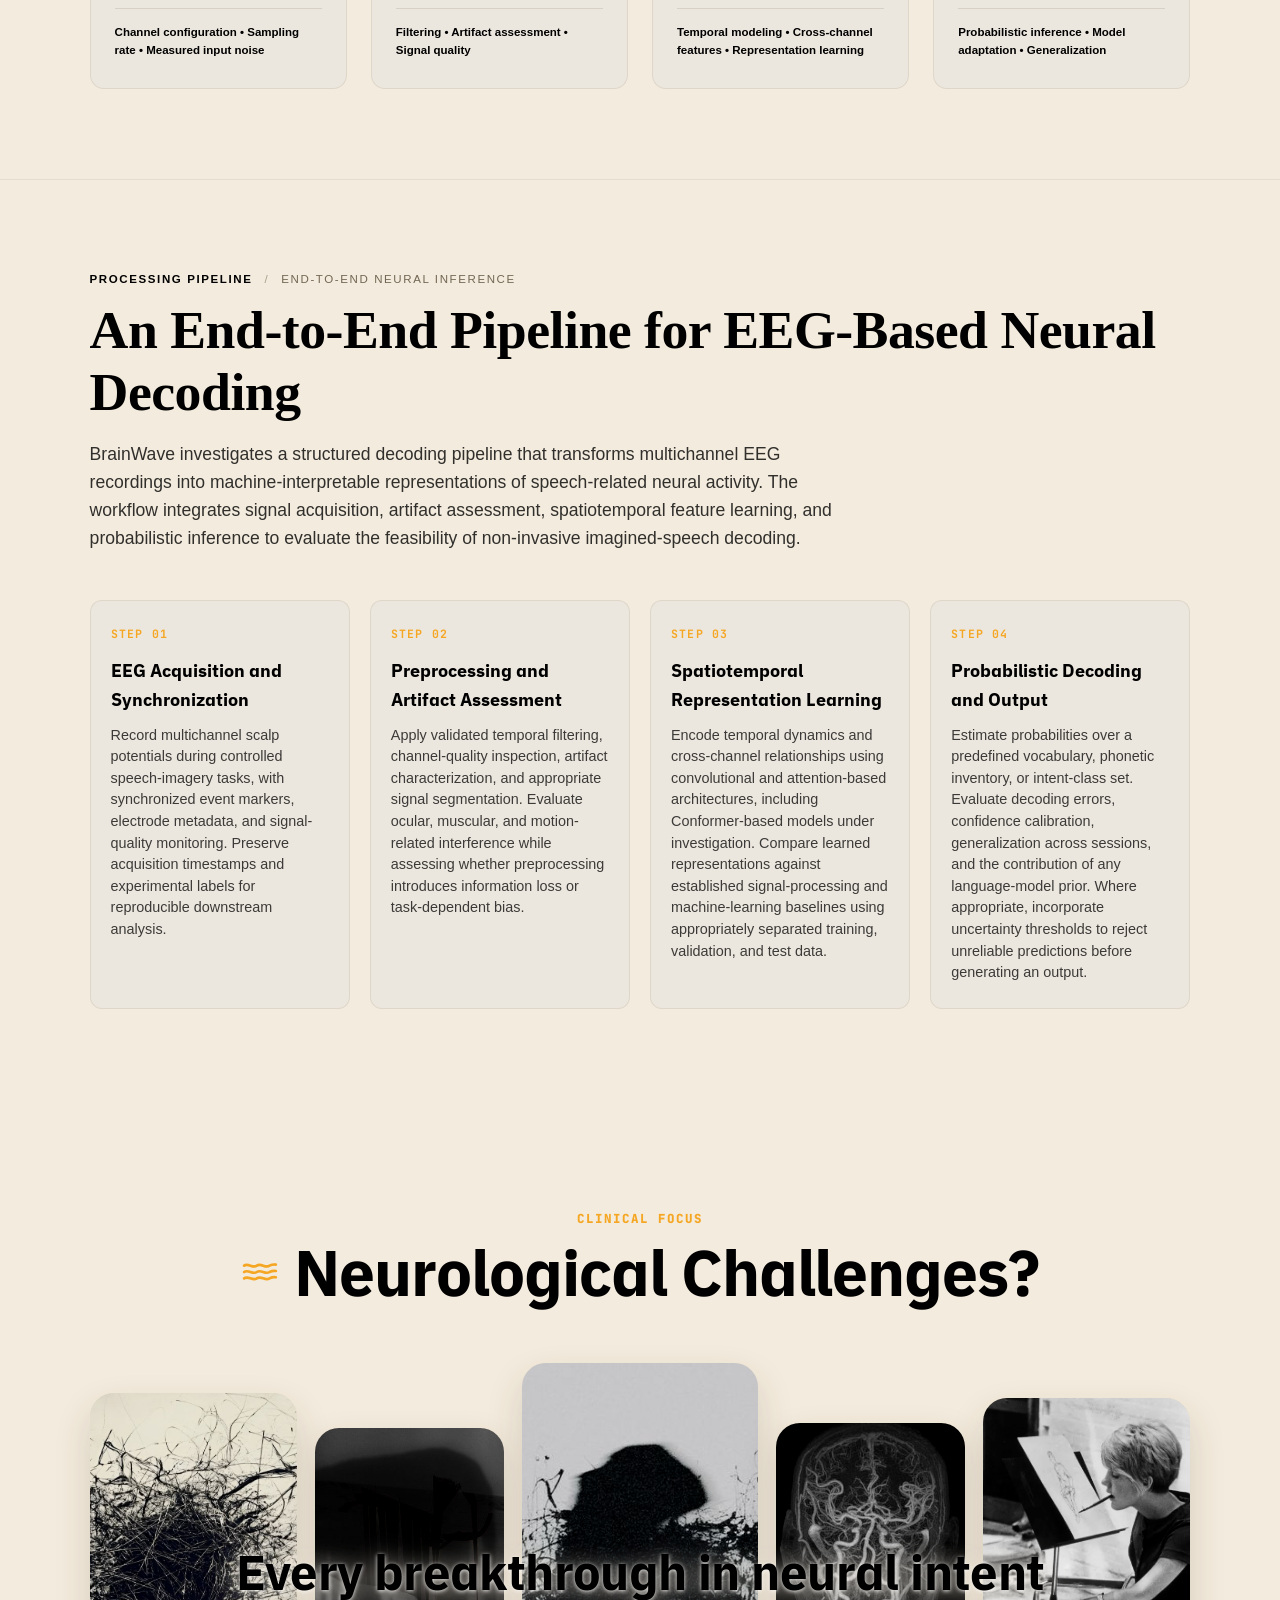
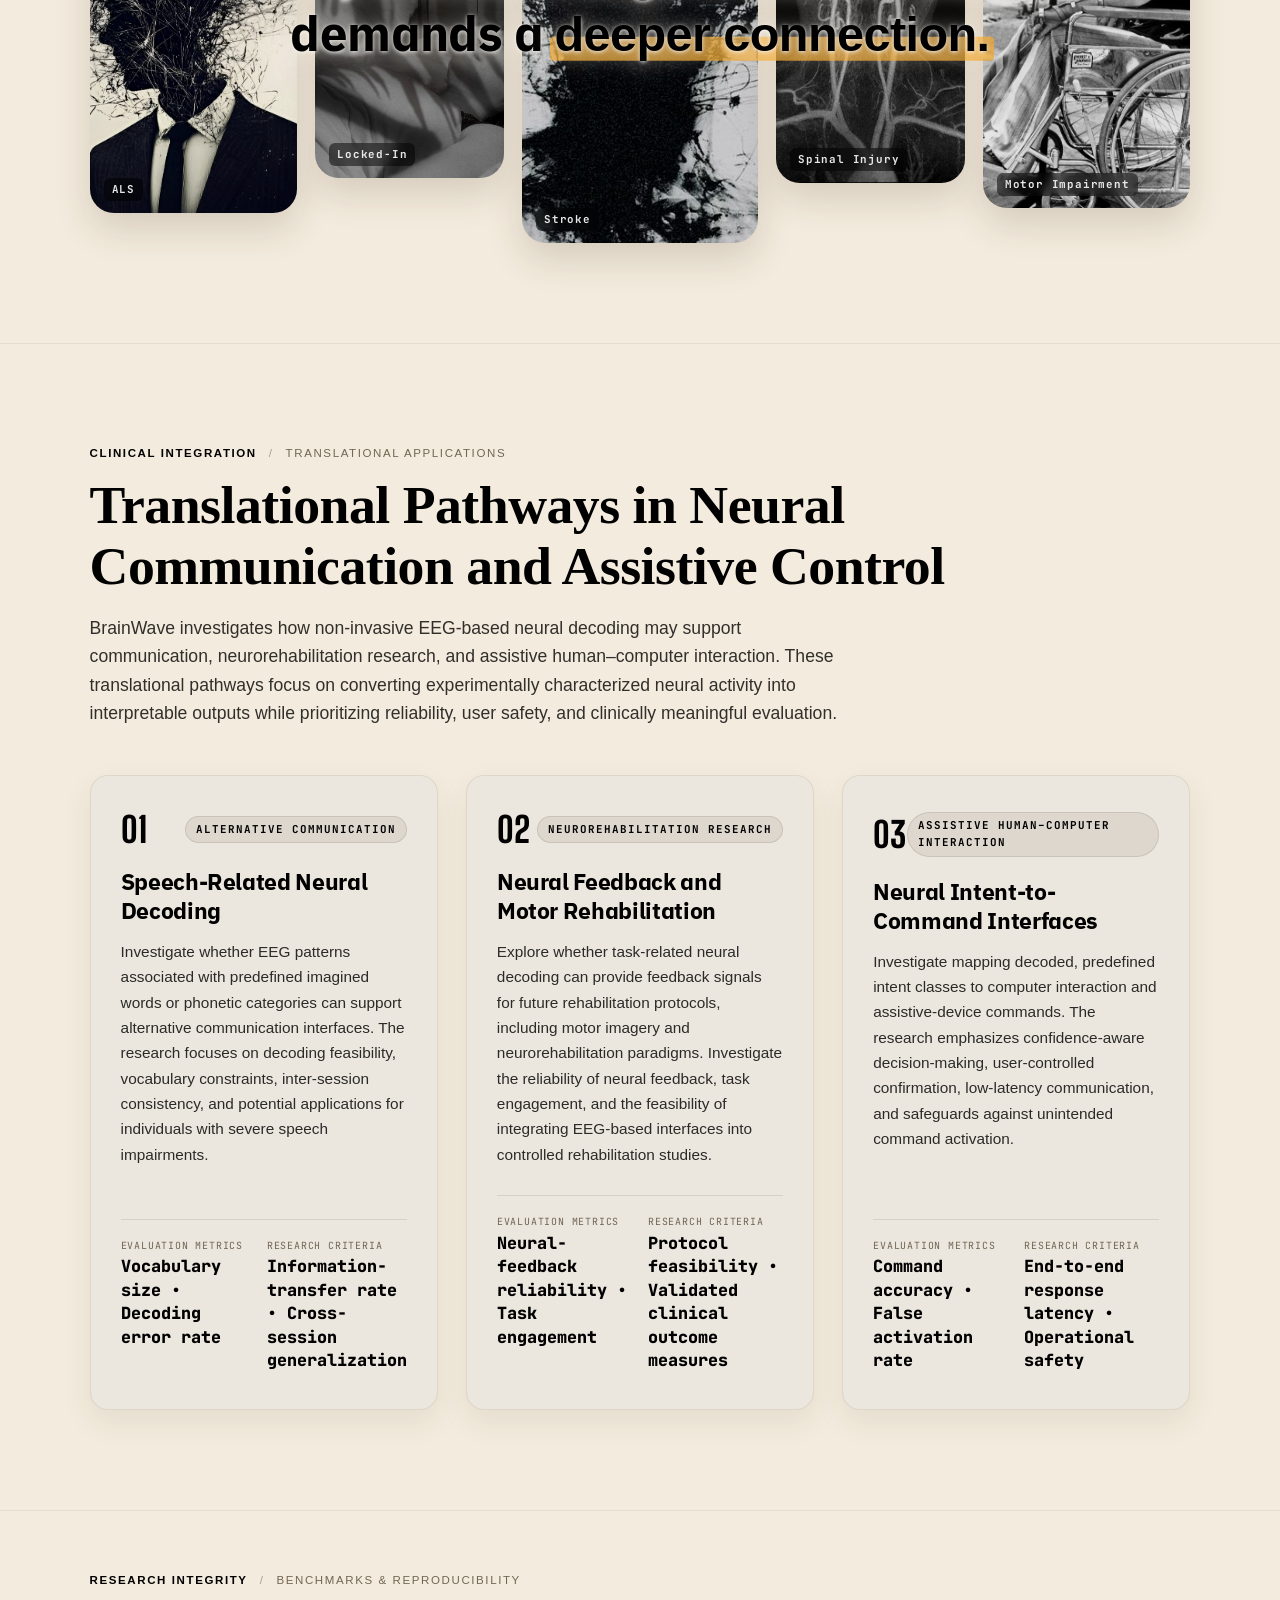
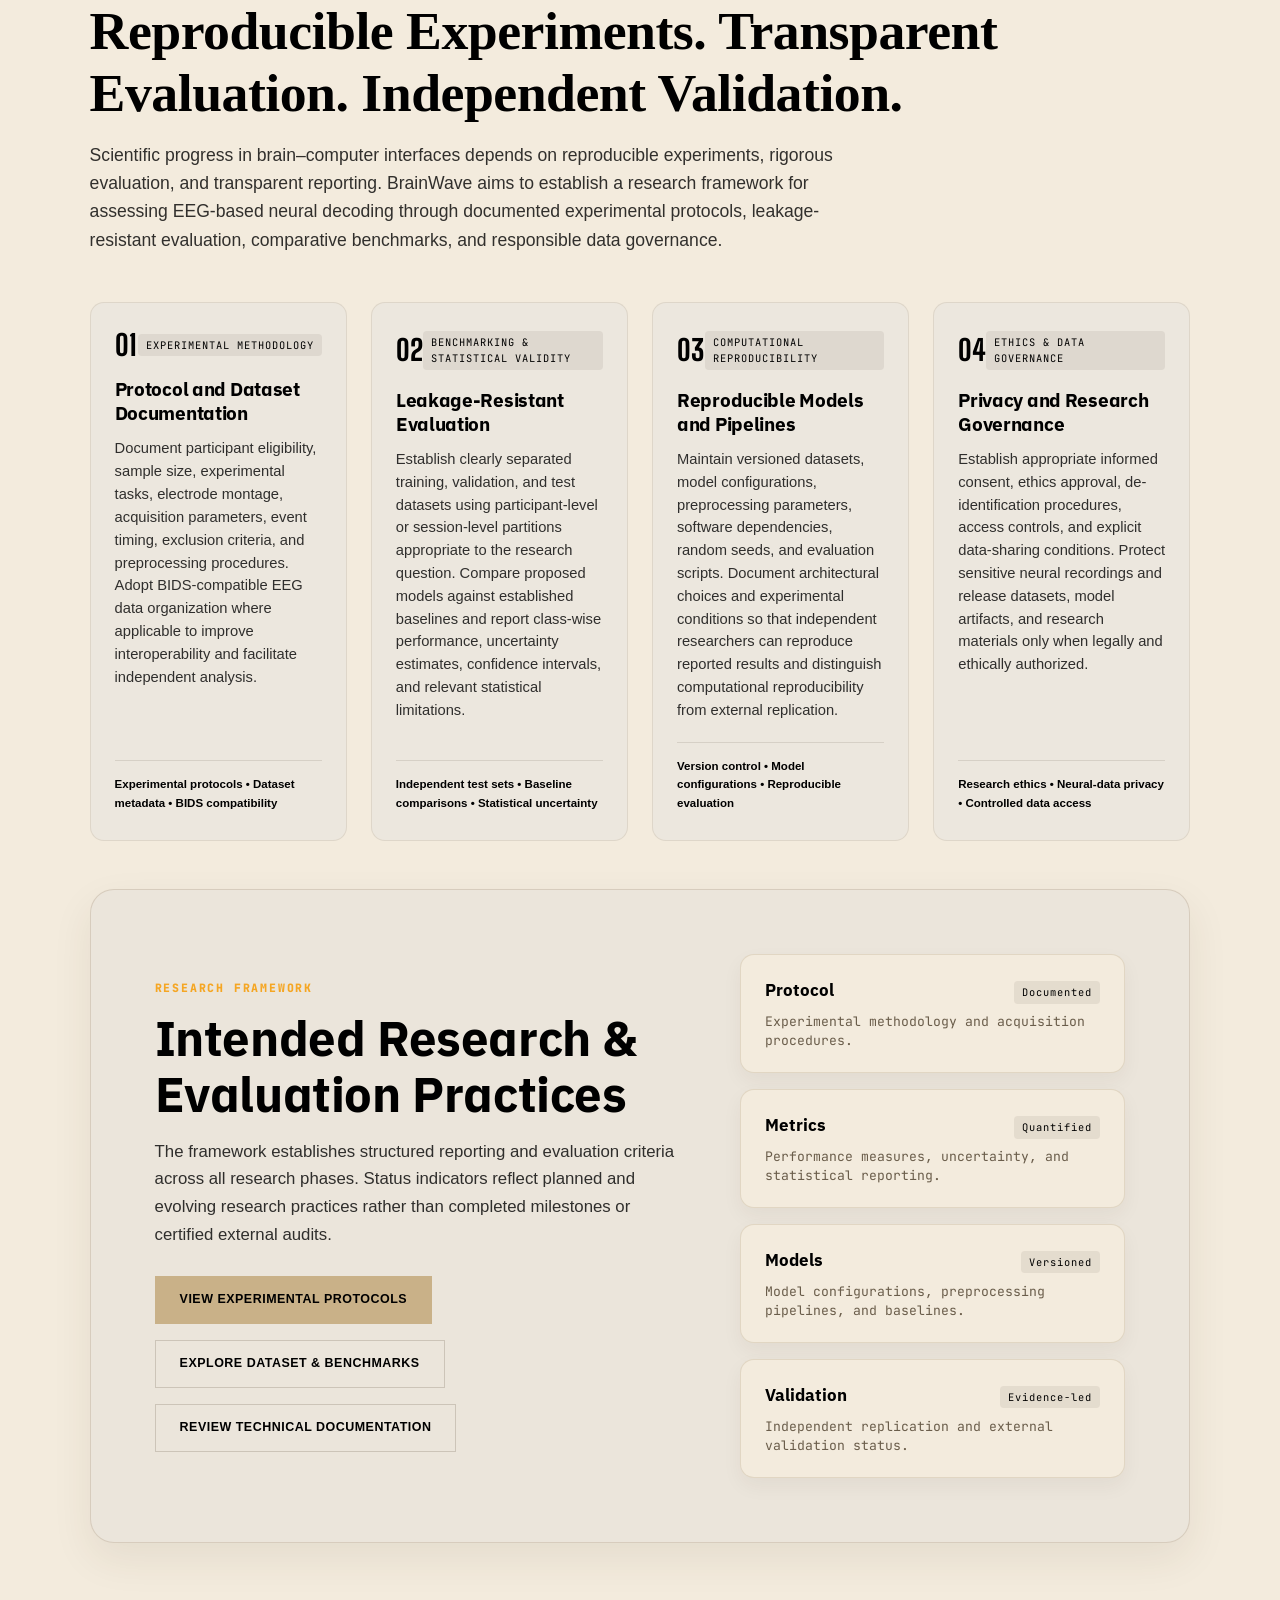
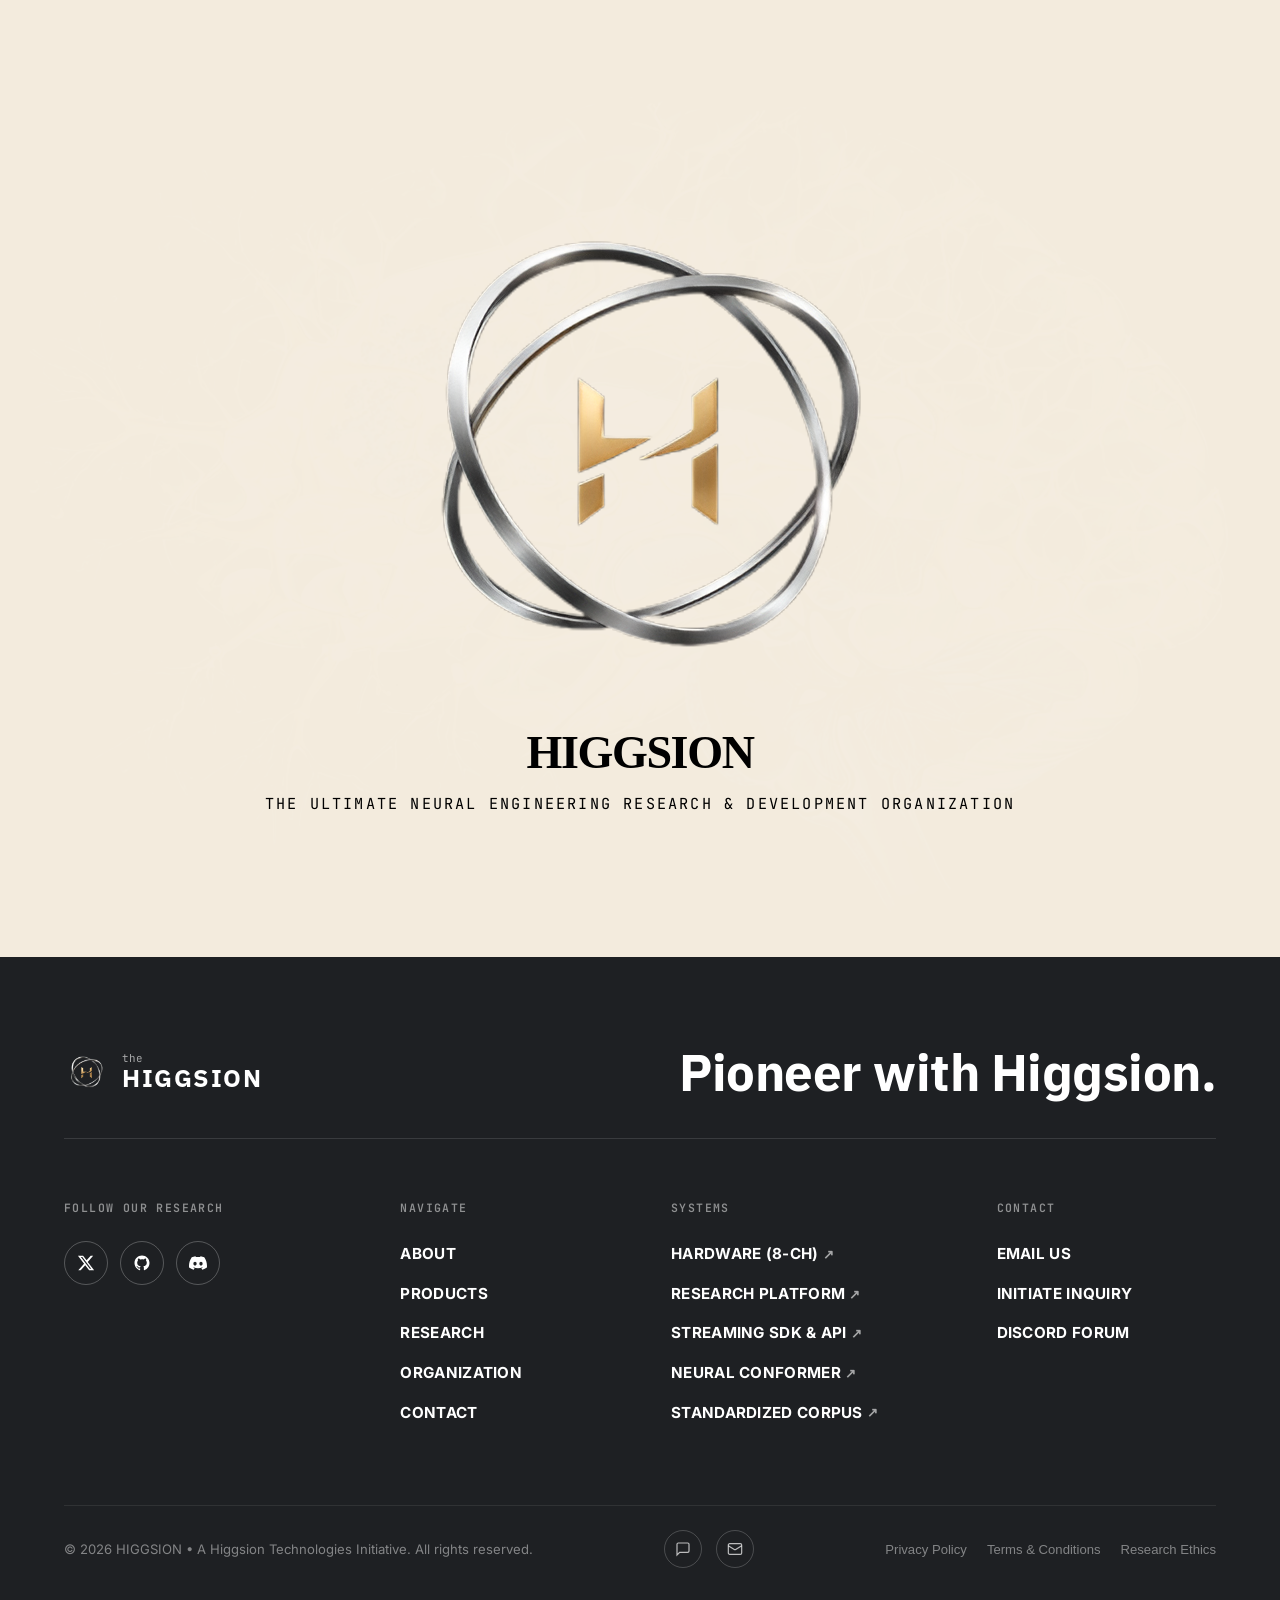
==== commit 2cb2d40c: "update3" ====
--- a/index.html
+++ b/index.html
@@ -363,41 +363,42 @@
             </div>
         </section>
 
+                <!-- SECTION 2.2: SIGNAL PROCESSING PIPELINE -->
         <section class="section signal-pipeline-section" id="pipeline">
             <div class="container">
                 <div class="section-lead-header">
                     <div class="section-eyebrow-row">
                         <span class="section-kicker">PROCESSING PIPELINE</span>
                         <span class="section-meta-divider">/</span>
-                        <span class="section-tagline">END-TO-END TELEMETRY DECODING</span>
-                    </div>
-                    <h2 class="section-primary-heading">From Cortical Intent to Output</h2>
-                    <p class="section-summary-lead">How covert articulatory intentions move through filtering, spatial separation, and language inference.</p>
+                        <span class="section-tagline">END-TO-END NEURAL INFERENCE</span>
+                    </div>
+                    <h2 class="section-primary-heading">An End-to-End Pipeline for EEG-Based Neural Decoding</h2>
+                    <p class="section-summary-lead">BrainWave investigates a structured decoding pipeline that transforms multichannel EEG recordings into machine-interpretable representations of speech-related neural activity. The workflow integrates signal acquisition, artifact assessment, spatiotemporal feature learning, and probabilistic inference to evaluate the feasibility of non-invasive imagined-speech decoding.</p>
                 </div>
 
                 <div class="pipeline-flow-grid">
                     <div class="pipeline-step-box">
                         <span class="pipeline-step-num">STEP 01</span>
-                        <h4 class="pipeline-step-title">Acquisition</h4>
-                        <p class="pipeline-step-desc">8-Channel differential EEG montage capture at 1 kHz with continuous impedance logging.</p>
+                        <h4 class="pipeline-step-title">EEG Acquisition and Synchronization</h4>
+                        <p class="pipeline-step-desc">Record multichannel scalp potentials during controlled speech-imagery tasks, with synchronized event markers, electrode metadata, and signal-quality monitoring. Preserve acquisition timestamps and experimental labels for reproducible downstream analysis.</p>
                     </div>
 
                     <div class="pipeline-step-box">
                         <span class="pipeline-step-num">STEP 02</span>
-                        <h4 class="pipeline-step-title">Spatial Artifact Rejection</h4>
-                        <p class="pipeline-step-desc">Surface Laplacian &amp; FastICA isolate ocular blinks and myogenic noise without attenuating speech signals.</p>
+                        <h4 class="pipeline-step-title">Preprocessing and Artifact Assessment</h4>
+                        <p class="pipeline-step-desc">Apply validated temporal filtering, channel-quality inspection, artifact characterization, and appropriate signal segmentation. Evaluate ocular, muscular, and motion-related interference while assessing whether preprocessing introduces information loss or task-dependent bias.</p>
                     </div>
 
                     <div class="pipeline-step-box">
                         <span class="pipeline-step-num">STEP 03</span>
-                        <h4 class="pipeline-step-title">Conformer Encoding</h4>
-                        <p class="pipeline-step-desc">Sliding 400ms context windows extract temporal trajectories and spatial cross-channel co-activations.</p>
+                        <h4 class="pipeline-step-title">Spatiotemporal Representation Learning</h4>
+                        <p class="pipeline-step-desc">Encode temporal dynamics and cross-channel relationships using convolutional and attention-based architectures, including Conformer-based models under investigation. Compare learned representations against established signal-processing and machine-learning baselines using appropriately separated training, validation, and test data.</p>
                     </div>
 
                     <div class="pipeline-step-box">
                         <span class="pipeline-step-num">STEP 04</span>
-                        <h4 class="pipeline-step-title">Intent Synthesis</h4>
-                        <p class="pipeline-step-desc">WFST beam search filters phonetic probabilities into stable assistive text or device actuation commands.</p>
+                        <h4 class="pipeline-step-title">Probabilistic Decoding and Output</h4>
+                        <p class="pipeline-step-desc">Estimate probabilities over a predefined vocabulary, phonetic inventory, or intent-class set. Evaluate decoding errors, confidence calibration, generalization across sessions, and the contribution of any language-model prior. Where appropriate, incorporate uncertainty thresholds to reject unreliable predictions before generating an output.</p>
                     </div>
                 </div>
             </div>
@@ -471,72 +472,76 @@
         
 
                 <!-- SECTION: TRANSLATIONAL CLINICAL IMPACT MATRIX -->
+                <!-- SECTION: TRANSLATIONAL CLINICAL IMPACT MATRIX -->
         <section class="section translational-impact-section" id="translation">
             <div class="container">
                 <div class="section-lead-header">
                     <div class="section-eyebrow-row">
                         <span class="section-kicker">CLINICAL INTEGRATION</span>
                         <span class="section-meta-divider">/</span>
-                        <span class="section-tagline">TRANSLATIONAL DEPLOYMENT VECTORS</span>
-                    </div>
-                    <h2 class="section-primary-heading">Bridging Cortical Potential to Real-World Recovery</h2>
-                    <p class="section-summary-lead">Validated assistive pathways moving investigational laboratory decoders directly toward bedside communication and assistive mobility.</p>
+                        <span class="section-tagline">TRANSLATIONAL APPLICATIONS</span>
+                    </div>
+                    <h2 class="section-primary-heading">Translational Pathways in Neural Communication and Assistive Control</h2>
+                    <p class="section-summary-lead">BrainWave investigates how non-invasive EEG-based neural decoding may support communication, neurorehabilitation research, and assistive human–computer interaction. These translational pathways focus on converting experimentally characterized neural activity into interpretable outputs while prioritizing reliability, user safety, and clinically meaningful evaluation.</p>
                 </div>
 
                 <div class="impact-triad-grid">
+                    <!-- Card 01: Speech-Related Neural Decoding -->
                     <div class="impact-card">
                         <div class="impact-card-header">
                             <span class="impact-roman-num">01</span>
-                            <span class="impact-badge">SPEECH SYNTHESIS</span>
-                        </div>
-                        <h3 class="impact-card-title">Direct Covert Phoneme Reconstruction</h3>
-                        <p class="impact-card-desc">Transforms silent articulatory rehearsals into synthesized natural speech tokens, bypassing paralyzed vocal cords and motor pathways for ALS and locked-in individuals.</p>
+                            <span class="impact-badge">ALTERNATIVE COMMUNICATION</span>
+                        </div>
+                        <h3 class="impact-card-title">Speech-Related Neural Decoding</h3>
+                        <p class="impact-card-desc">Investigate whether EEG patterns associated with predefined imagined words or phonetic categories can support alternative communication interfaces. The research focuses on decoding feasibility, vocabulary constraints, inter-session consistency, and potential applications for individuals with severe speech impairments.</p>
                         <div class="impact-metrics-strip">
                             <div class="metric-stat-item">
-                                <span class="stat-num">&lt; 14 ms</span>
-                                <span class="stat-lbl">BUFFER DELAY</span>
+                                <span class="stat-lbl">EVALUATION METRICS</span>
+                                <span class="stat-num" style="font-size: 0.82rem; font-weight: 600; line-height: 1.4;">Vocabulary size &bull; Decoding error rate</span>
                             </div>
                             <div class="metric-stat-item">
-                                <span class="stat-num">42 Logits</span>
-                                <span class="stat-lbl">PHONEME CLASSES</span>
-                            </div>
-                        </div>
-                    </div>
-
+                                <span class="stat-lbl">RESEARCH CRITERIA</span>
+                                <span class="stat-num" style="font-size: 0.82rem; font-weight: 600; line-height: 1.4;">Information-transfer rate &bull; Cross-session generalization</span>
+                            </div>
+                        </div>
+                    </div>
+
+                    <!-- Card 02: Neural Feedback and Motor Rehabilitation -->
                     <div class="impact-card">
                         <div class="impact-card-header">
                             <span class="impact-roman-num">02</span>
-                            <span class="impact-badge">NEUROREHABILITATION</span>
-                        </div>
-                        <h3 class="impact-card-title">Closed-Loop Plasticity Re-Education</h3>
-                        <p class="impact-card-desc">Synchronous auditory and visual bio-feedback protocols paired with motor intention detection to stimulate neural rewiring following acute ischemic stroke and spinal injury.</p>
+                            <span class="impact-badge">NEUROREHABILITATION RESEARCH</span>
+                        </div>
+                        <h3 class="impact-card-title">Neural Feedback and Motor Rehabilitation</h3>
+                        <p class="impact-card-desc">Explore whether task-related neural decoding can provide feedback signals for future rehabilitation protocols, including motor imagery and neurorehabilitation paradigms. Investigate the reliability of neural feedback, task engagement, and the feasibility of integrating EEG-based interfaces into controlled rehabilitation studies.</p>
                         <div class="impact-metrics-strip">
                             <div class="metric-stat-item">
-                                <span class="stat-num">1,000 Hz</span>
-                                <span class="stat-lbl">STREAMING RATE</span>
+                                <span class="stat-lbl">EVALUATION METRICS</span>
+                                <span class="stat-num" style="font-size: 0.82rem; font-weight: 600; line-height: 1.4;">Neural-feedback reliability &bull; Task engagement</span>
                             </div>
                             <div class="metric-stat-item">
-                                <span class="stat-num">&gt; 82%</span>
-                                <span class="stat-lbl">INTENT FIDELITY</span>
-                            </div>
-                        </div>
-                    </div>
-
+                                <span class="stat-lbl">RESEARCH CRITERIA</span>
+                                <span class="stat-num" style="font-size: 0.82rem; font-weight: 600; line-height: 1.4;">Protocol feasibility &bull; Validated clinical outcome measures</span>
+                            </div>
+                        </div>
+                    </div>
+
+                    <!-- Card 03: Neural Intent-to-Command Interfaces -->
                     <div class="impact-card">
                         <div class="impact-card-header">
                             <span class="impact-roman-num">03</span>
-                            <span class="impact-badge">ASSISTIVE CONTROL</span>
-                        </div>
-                        <h3 class="impact-card-title">Low-Latency Prosthetic Actuation</h3>
-                        <p class="impact-card-desc">Real-time digital tokenization interfacing non-invasive scalp montages with robotic wheelchairs, external assistive splints, and ambient digital environments.</p>
+                            <span class="impact-badge">ASSISTIVE HUMAN–COMPUTER INTERACTION</span>
+                        </div>
+                        <h3 class="impact-card-title">Neural Intent-to-Command Interfaces</h3>
+                        <p class="impact-card-desc">Investigate mapping decoded, predefined intent classes to computer interaction and assistive-device commands. The research emphasizes confidence-aware decision-making, user-controlled confirmation, low-latency communication, and safeguards against unintended command activation.</p>
                         <div class="impact-metrics-strip">
                             <div class="metric-stat-item">
-                                <span class="stat-num">gRPC / WS</span>
-                                <span class="stat-lbl">ZERO-COPY RUNTIME</span>
+                                <span class="stat-lbl">EVALUATION METRICS</span>
+                                <span class="stat-num" style="font-size: 0.82rem; font-weight: 600; line-height: 1.4;">Command accuracy &bull; False activation rate</span>
                             </div>
                             <div class="metric-stat-item">
-                                <span class="stat-num">&lt; 20 kΩ</span>
-                                <span class="stat-lbl">ACTIVE IMPEDANCE</span>
+                                <span class="stat-lbl">RESEARCH CRITERIA</span>
+                                <span class="stat-num" style="font-size: 0.82rem; font-weight: 600; line-height: 1.4;">End-to-end response latency &bull; Operational safety</span>
                             </div>
                         </div>
                     </div>
@@ -544,50 +549,122 @@
             </div>
         </section>
 
+                <!-- SECTION: RESEARCH INTEGRITY & REPRODUCIBILITY -->
+                <!-- SECTION: RESEARCH INTEGRITY & REPRODUCIBILITY -->
         <section class="section research-rigor-section" id="rigor">
             <div class="container">
+                <div class="section-lead-header">
+                    <div class="section-eyebrow-row">
+                        <span class="section-kicker">RESEARCH INTEGRITY</span>
+                        <span class="section-meta-divider">/</span>
+                        <span class="section-tagline">BENCHMARKS &amp; REPRODUCIBILITY</span>
+                    </div>
+                    <h2 class="section-primary-heading">Reproducible Experiments. Transparent Evaluation. Independent Validation.</h2>
+                    <p class="section-summary-lead">Scientific progress in brain–computer interfaces depends on reproducible experiments, rigorous evaluation, and transparent reporting. BrainWave aims to establish a research framework for assessing EEG-based neural decoding through documented experimental protocols, leakage-resistant evaluation, comparative benchmarks, and responsible data governance.</p>
+                </div>
+
+                <!-- 4 Validation & Governance Cards -->
+                <div class="pillars-quad-grid" style="margin-bottom: 48px;">
+                    <!-- 01: Protocol and Dataset Documentation -->
+                    <div class="pillar-feature-card">
+                        <div class="pillar-card-top">
+                            <span class="pillar-index">01</span>
+                            <span class="pillar-tag-badge">EXPERIMENTAL METHODOLOGY</span>
+                        </div>
+                        <h3 class="pillar-card-title">Protocol and Dataset Documentation</h3>
+                        <p class="pillar-card-text">Document participant eligibility, sample size, experimental tasks, electrode montage, acquisition parameters, event timing, exclusion criteria, and preprocessing procedures. Adopt BIDS-compatible EEG data organization where applicable to improve interoperability and facilitate independent analysis.</p>
+                        <div class="pillar-spec-strip">
+                            <span>Experimental protocols &bull; Dataset metadata &bull; BIDS compatibility</span>
+                        </div>
+                    </div>
+
+                    <!-- 02: Leakage-Resistant Evaluation -->
+                    <div class="pillar-feature-card">
+                        <div class="pillar-card-top">
+                            <span class="pillar-index">02</span>
+                            <span class="pillar-tag-badge">BENCHMARKING &amp; STATISTICAL VALIDITY</span>
+                        </div>
+                        <h3 class="pillar-card-title">Leakage-Resistant Evaluation</h3>
+                        <p class="pillar-card-text">Establish clearly separated training, validation, and test datasets using participant-level or session-level partitions appropriate to the research question. Compare proposed models against established baselines and report class-wise performance, uncertainty estimates, confidence intervals, and relevant statistical limitations.</p>
+                        <div class="pillar-spec-strip">
+                            <span>Independent test sets &bull; Baseline comparisons &bull; Statistical uncertainty</span>
+                        </div>
+                    </div>
+
+                    <!-- 03: Reproducible Models and Pipelines -->
+                    <div class="pillar-feature-card">
+                        <div class="pillar-card-top">
+                            <span class="pillar-index">03</span>
+                            <span class="pillar-tag-badge">COMPUTATIONAL REPRODUCIBILITY</span>
+                        </div>
+                        <h3 class="pillar-card-title">Reproducible Models and Pipelines</h3>
+                        <p class="pillar-card-text">Maintain versioned datasets, model configurations, preprocessing parameters, software dependencies, random seeds, and evaluation scripts. Document architectural choices and experimental conditions so that independent researchers can reproduce reported results and distinguish computational reproducibility from external replication.</p>
+                        <div class="pillar-spec-strip">
+                            <span>Version control &bull; Model configurations &bull; Reproducible evaluation</span>
+                        </div>
+                    </div>
+
+                    <!-- 04: Privacy and Research Governance -->
+                    <div class="pillar-feature-card">
+                        <div class="pillar-card-top">
+                            <span class="pillar-index">04</span>
+                            <span class="pillar-tag-badge">ETHICS &amp; DATA GOVERNANCE</span>
+                        </div>
+                        <h3 class="pillar-card-title">Privacy and Research Governance</h3>
+                        <p class="pillar-card-text">Establish appropriate informed consent, ethics approval, de-identification procedures, access controls, and explicit data-sharing conditions. Protect sensitive neural recordings and release datasets, model artifacts, and research materials only when legally and ethically authorized.</p>
+                        <div class="pillar-spec-strip">
+                            <span>Research ethics &bull; Neural-data privacy &bull; Controlled data access</span>
+                        </div>
+                    </div>
+                </div>
+
+                <!-- Research Framework Status Dashboard & CTAs -->
                 <div class="rigor-banner-frame">
                     <div class="rigor-text-column">
-                        <span class="rigor-eyebrow">EXPERIMENTAL RIGOR</span>
-                        <h2 class="rigor-heading">Institutional Validation &amp; Open Benchmarks</h2>
-                        <p class="rigor-body">Every signal processing stage operates under strict ethical guidelines, standardized BIDS formats, and transparent scientific reproducible frameworks.</p>
+                        <span class="rigor-eyebrow">RESEARCH FRAMEWORK</span>
+                        <h3 class="rigor-heading" style="font-size: clamp(1.8rem, 3vw, 2.4rem); margin-bottom: 12px;">Intended Research &amp; Evaluation Practices</h3>
+                        <p class="rigor-body" style="margin-bottom: 24px;">The framework establishes structured reporting and evaluation criteria across all research phases. Status indicators reflect planned and evolving research practices rather than completed milestones or certified external audits.</p>
                         
-                        <div class="rigor-checklist">
-                            <div class="check-item">
-                                <svg class="check-icon" viewBox="0 0 20 20" fill="currentColor"><path fill-rule="evenodd" d="M16.707 5.293a1 1 0 010 1.414l-8 8a1 1 0 01-1.414 0l-4-4a1 1 0 011.414-1.414L8 12.586l7.293-7.293a1 1 0 011.414 0z" clip-rule="evenodd"/></svg>
-                                <span>Multi-center anonymized data collection cohorts targeting 50–100 participants</span>
-                            </div>
-                            <div class="check-item">
-                                <svg class="check-icon" viewBox="0 0 20 20" fill="currentColor"><path fill-rule="evenodd" d="M16.707 5.293a1 1 0 010 1.414l-8 8a1 1 0 01-1.414 0l-4-4a1 1 0 011.414-1.414L8 12.586l7.293-7.293a1 1 0 011.414 0z" clip-rule="evenodd"/></svg>
-                                <span>Continuous real-time FastICA ocular, jaw, and saccade artifact attenuation</span>
-                            </div>
-                            <div class="check-item">
-                                <svg class="check-icon" viewBox="0 0 20 20" fill="currentColor"><path fill-rule="evenodd" d="M16.707 5.293a1 1 0 010 1.414l-8 8a1 1 0 01-1.414 0l-4-4a1 1 0 011.414-1.414L8 12.586l7.293-7.293a1 1 0 011.414 0z" clip-rule="evenodd"/></svg>
-                                <span>Zero proprietary vendor lock-in with native Lab Streaming Layer (LSL) broadcast</span>
-                            </div>
-                        </div>
-
+                        <!-- CTA Action Row -->
                         <div class="rigor-action-row">
-                            <a href="products.html#readiness" class="btn btn-primary">View System Readiness Matrix</a>
-                            <a href="software-dataset.html" class="btn btn-outline">Explore Neural Corpus</a>
-                        </div>
-                    </div>
-
+                            <a href="research.html" class="btn btn-primary">View Experimental Protocols</a>
+                            <a href="software-dataset.html" class="btn btn-outline">Explore Dataset &amp; Benchmarks</a>
+                            <a href="software-sdk.html" class="btn btn-outline">Review Technical Documentation</a>
+                        </div>
+                    </div>
+
+                    <!-- Research-Status Indicators (Replacing Unsupported Quantitative Statistics) -->
                     <div class="rigor-stats-column">
                         <div class="rigor-stat-card">
-                            <span class="rigor-card-num">0.8 µV</span>
-                            <span class="rigor-card-label">Ultra-low Noise Floor</span>
-                            <span class="rigor-card-sub">Verified across 0.5 – 45 Hz bandwidth</span>
-                        </div>
+                            <div style="display: flex; justify-content: space-between; align-items: baseline; margin-bottom: 4px;">
+                                <span class="rigor-card-label" style="font-size: 1.1rem;">Protocol</span>
+                                <span class="pillar-tag-badge" style="font-size: 0.65rem; background: rgba(60, 45, 25, 0.08);">Documented</span>
+                            </div>
+                            <span class="rigor-card-sub" style="font-size: 0.82rem; line-height: 1.45;">Experimental methodology and acquisition procedures.</span>
+                        </div>
+
                         <div class="rigor-stat-card">
-                            <span class="rigor-card-num">100%</span>
-                            <span class="rigor-card-label">Non-Invasive Safety</span>
-                            <span class="rigor-card-sub">Zero surgical intervention or tissue trauma</span>
-                        </div>
+                            <div style="display: flex; justify-content: space-between; align-items: baseline; margin-bottom: 4px;">
+                                <span class="rigor-card-label" style="font-size: 1.1rem;">Metrics</span>
+                                <span class="pillar-tag-badge" style="font-size: 0.65rem; background: rgba(60, 45, 25, 0.08);">Quantified</span>
+                            </div>
+                            <span class="rigor-card-sub" style="font-size: 0.82rem; line-height: 1.45;">Performance measures, uncertainty, and statistical reporting.</span>
+                        </div>
+
                         <div class="rigor-stat-card">
-                            <span class="rigor-card-num">24-Bit</span>
-                            <span class="rigor-card-label">Quantization Resolution</span>
-                            <span class="rigor-card-sub">Sigma-Delta dynamic front-end range</span>
+                            <div style="display: flex; justify-content: space-between; align-items: baseline; margin-bottom: 4px;">
+                                <span class="rigor-card-label" style="font-size: 1.1rem;">Models</span>
+                                <span class="pillar-tag-badge" style="font-size: 0.65rem; background: rgba(60, 45, 25, 0.08);">Versioned</span>
+                            </div>
+                            <span class="rigor-card-sub" style="font-size: 0.82rem; line-height: 1.45;">Model configurations, preprocessing pipelines, and baselines.</span>
+                        </div>
+
+                        <div class="rigor-stat-card">
+                            <div style="display: flex; justify-content: space-between; align-items: baseline; margin-bottom: 4px;">
+                                <span class="rigor-card-label" style="font-size: 1.1rem;">Validation</span>
+                                <span class="pillar-tag-badge" style="font-size: 0.65rem; background: rgba(60, 45, 25, 0.08);">Evidence-led</span>
+                            </div>
+                            <span class="rigor-card-sub" style="font-size: 0.82rem; line-height: 1.45;">Independent replication and external validation status.</span>
                         </div>
                     </div>
                 </div>
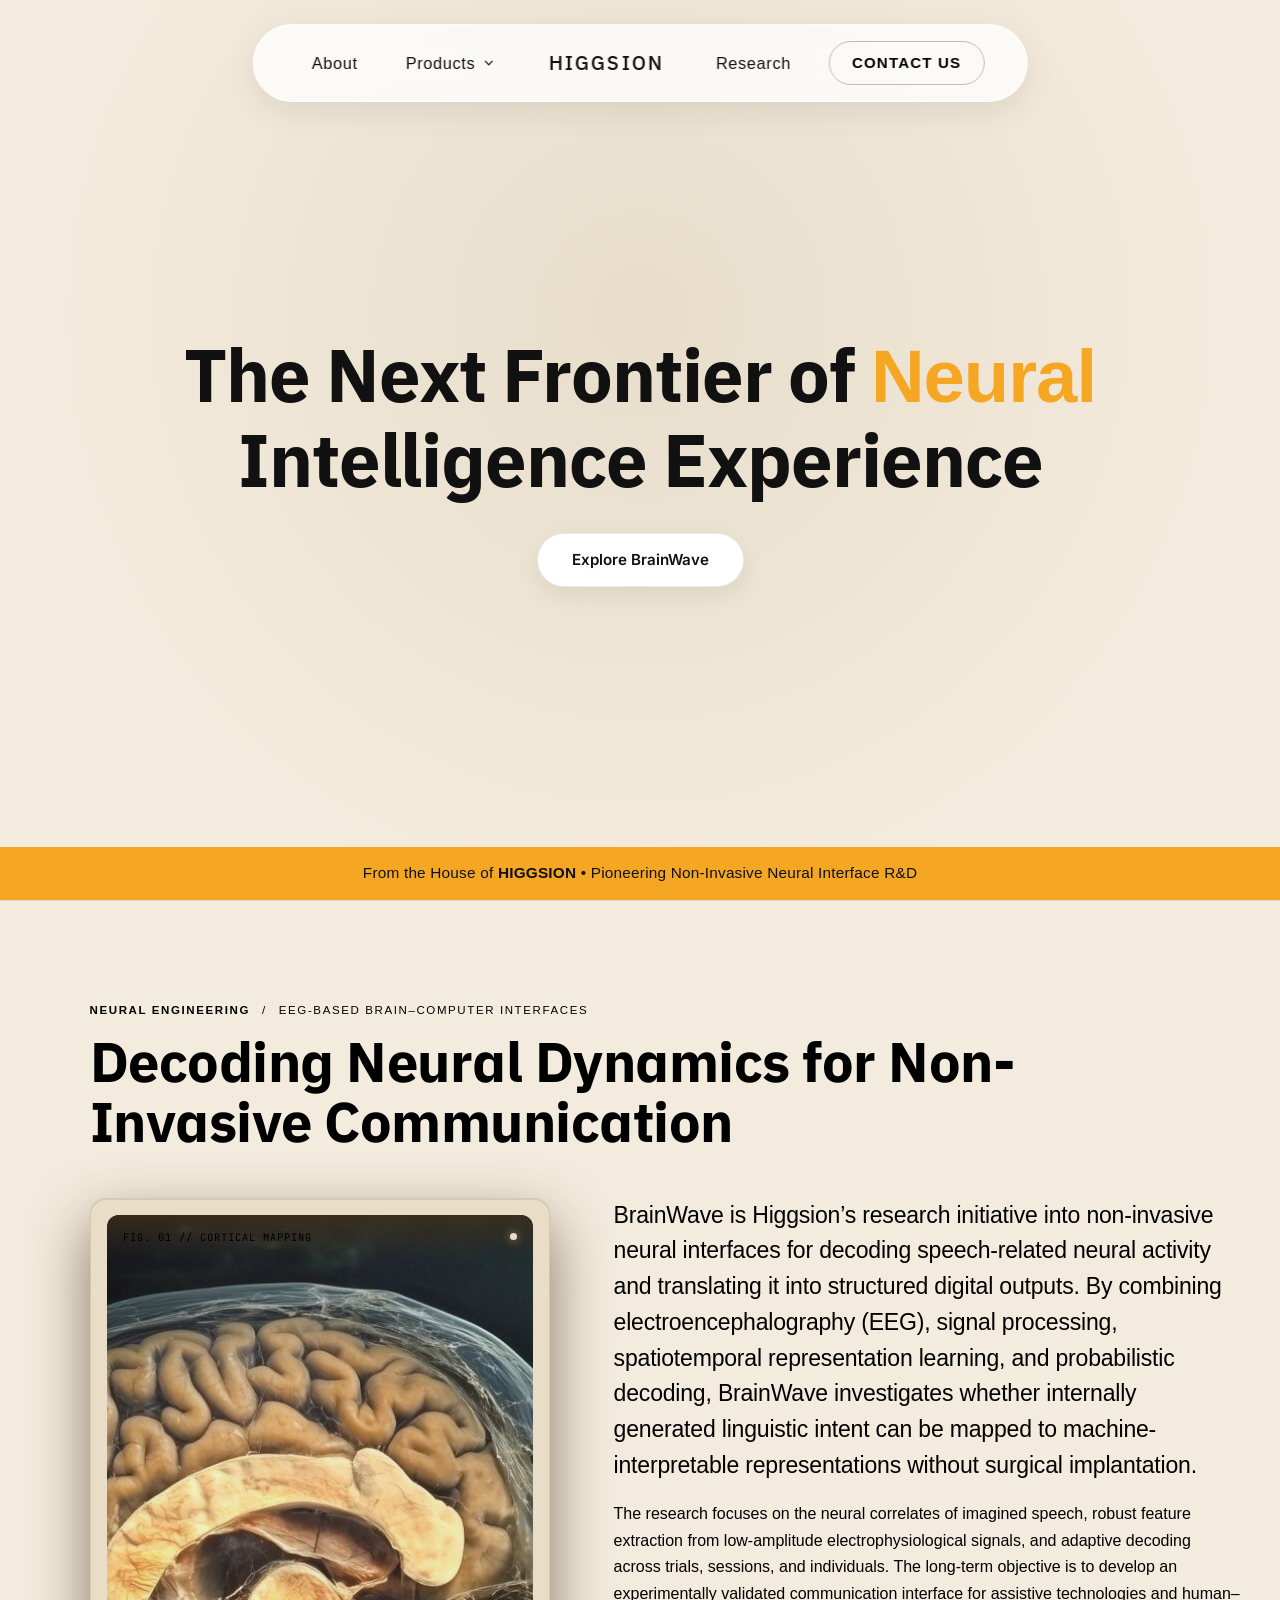
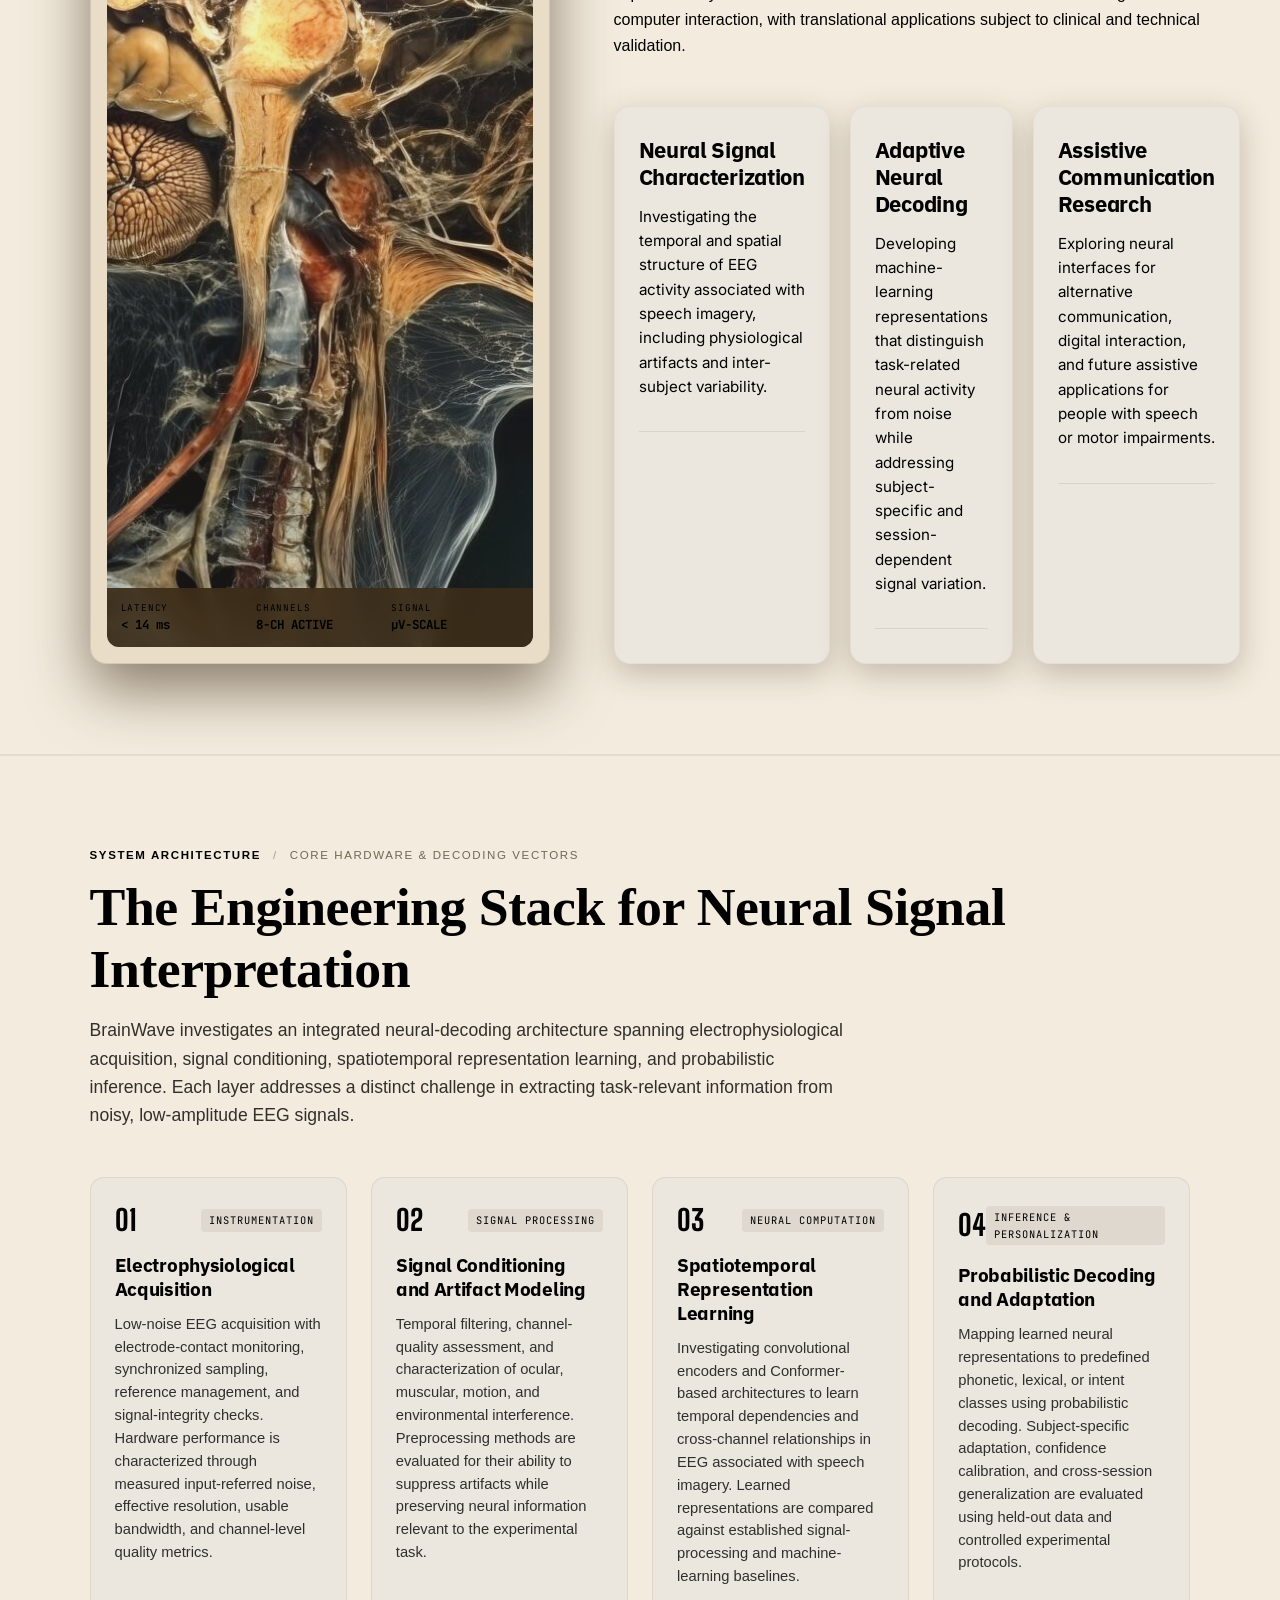
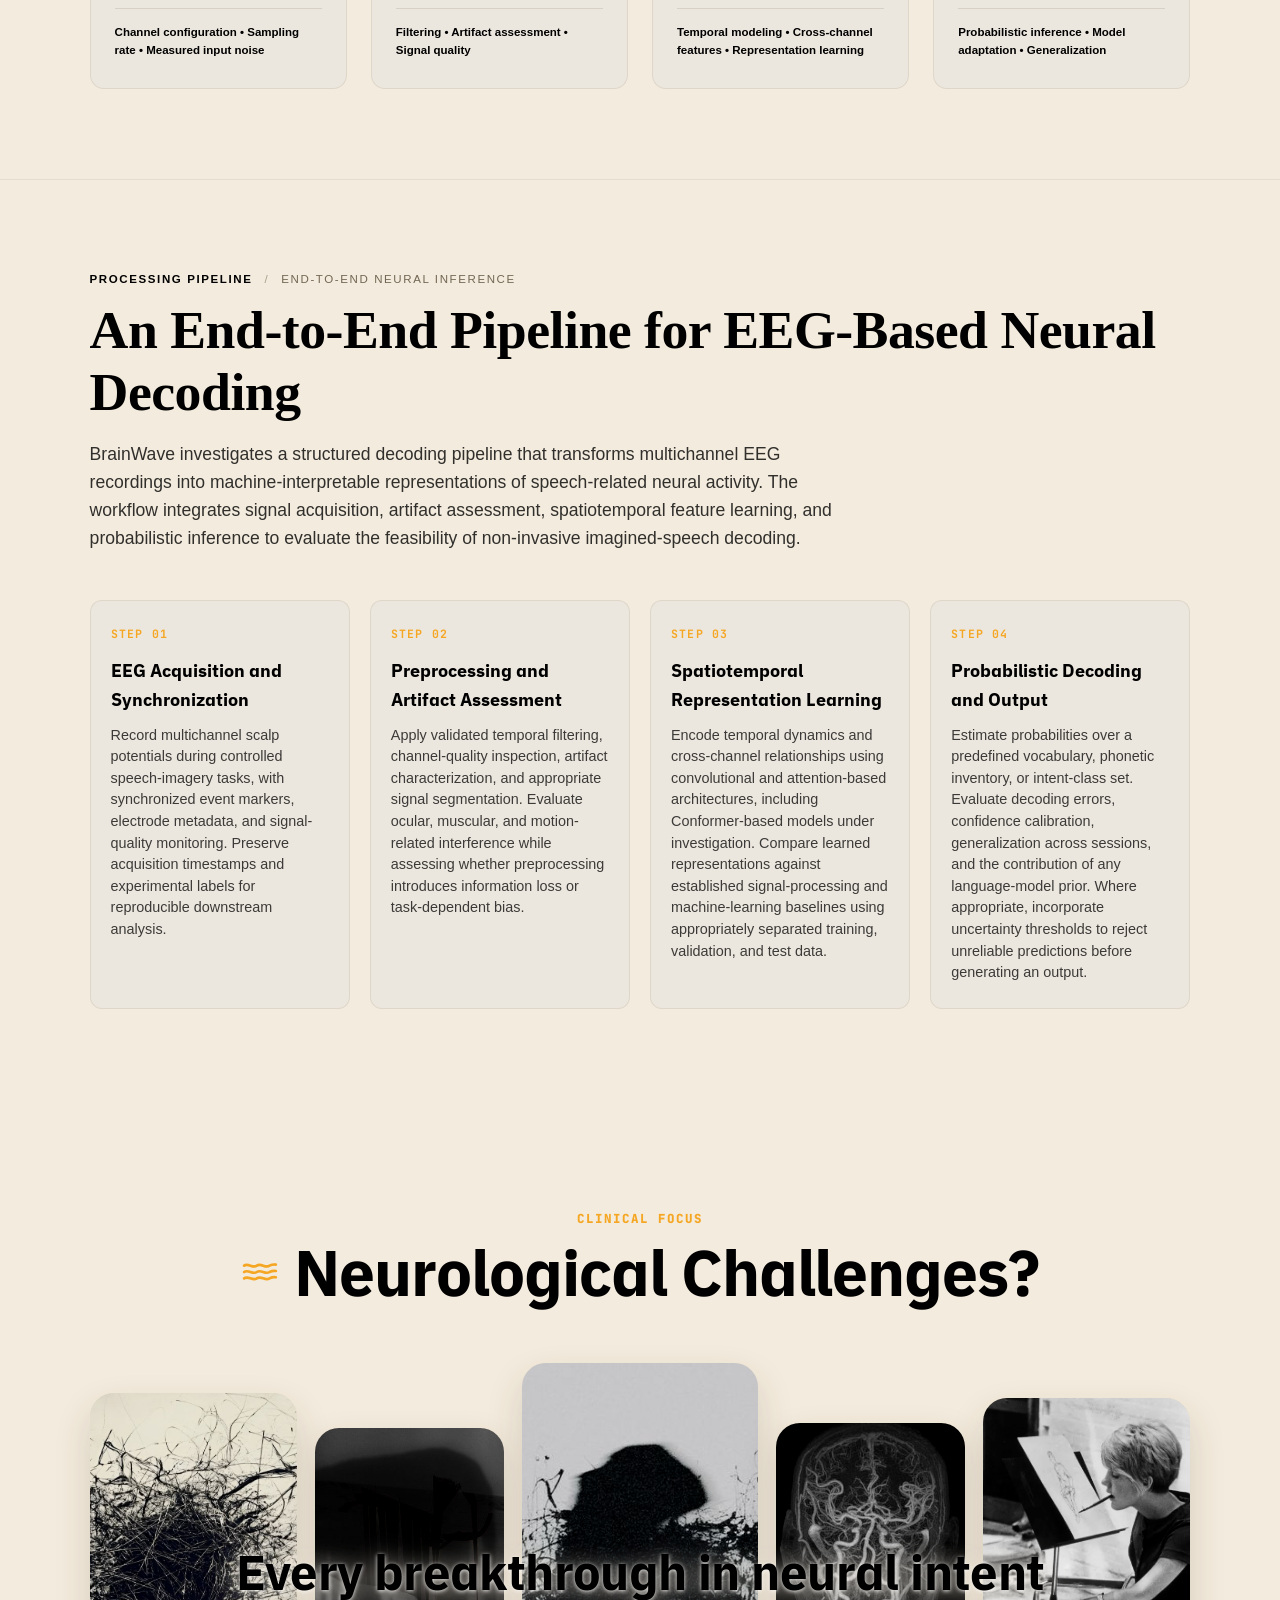
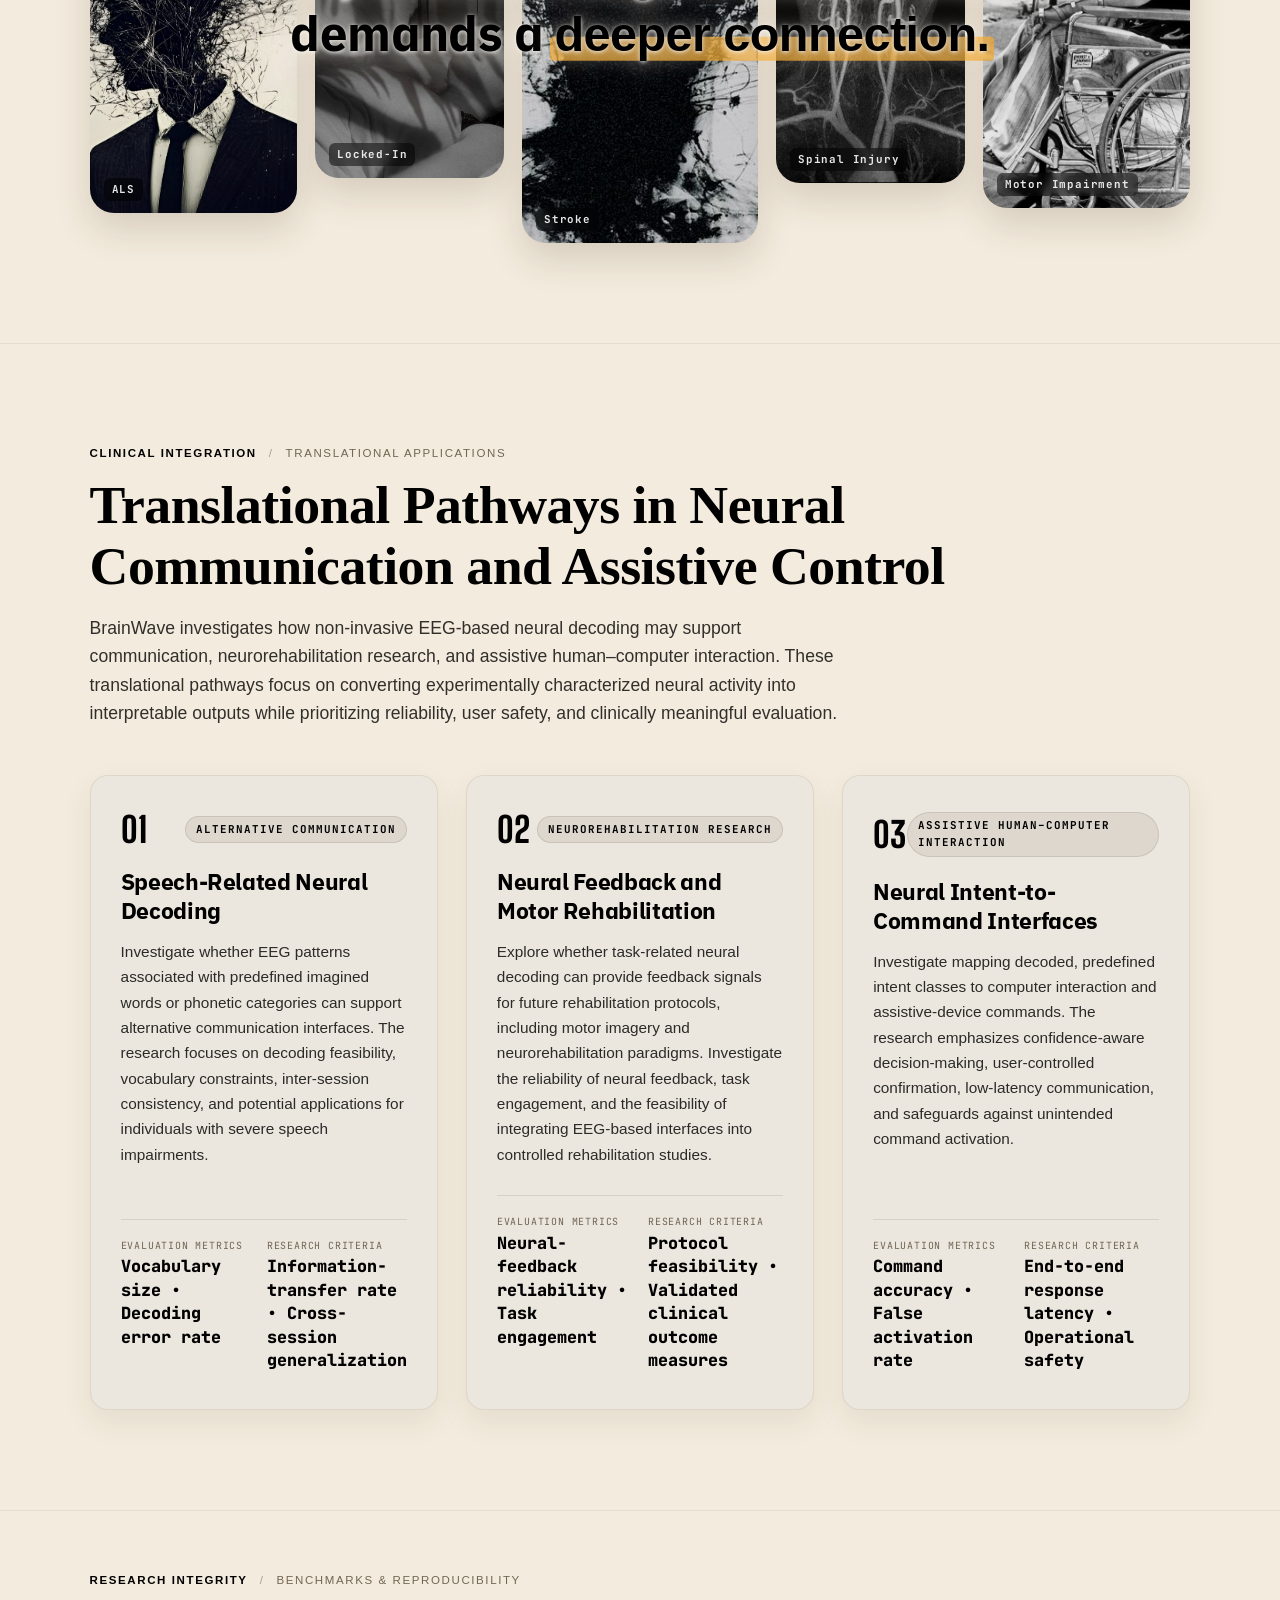
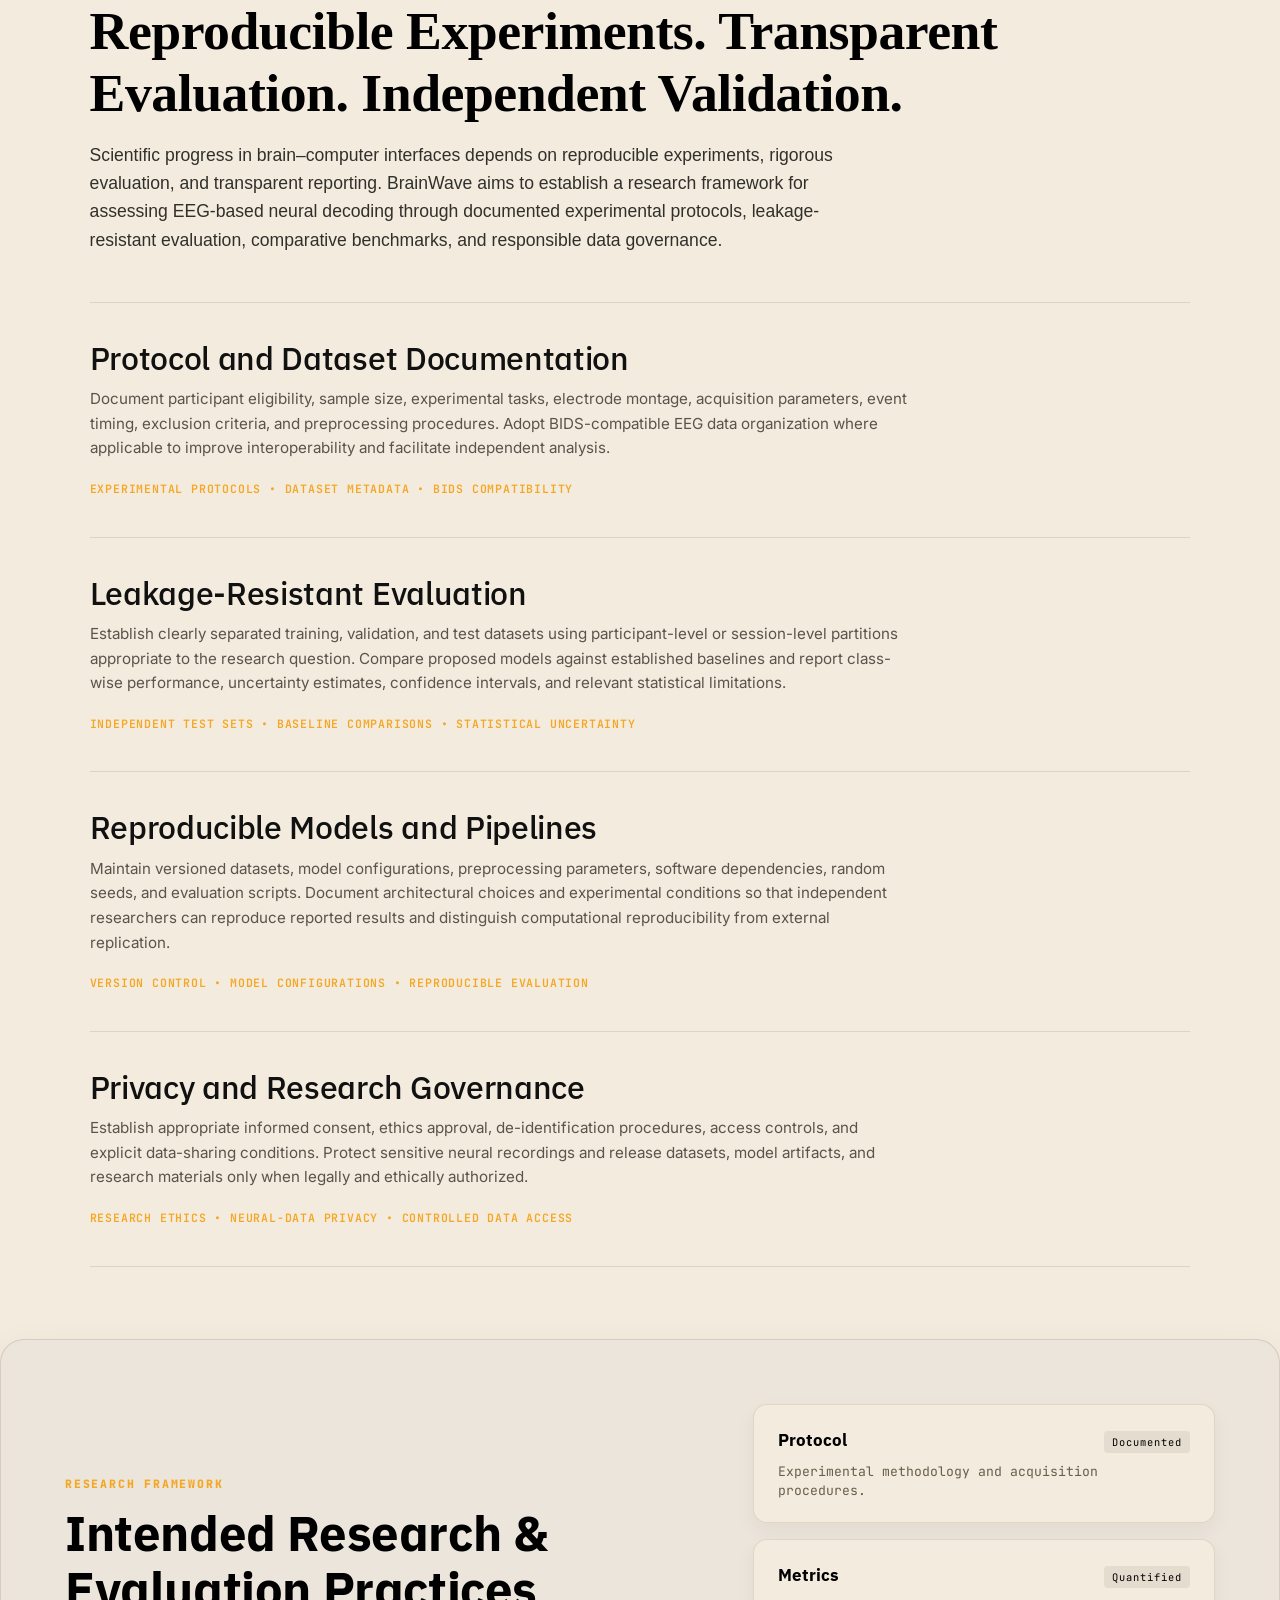
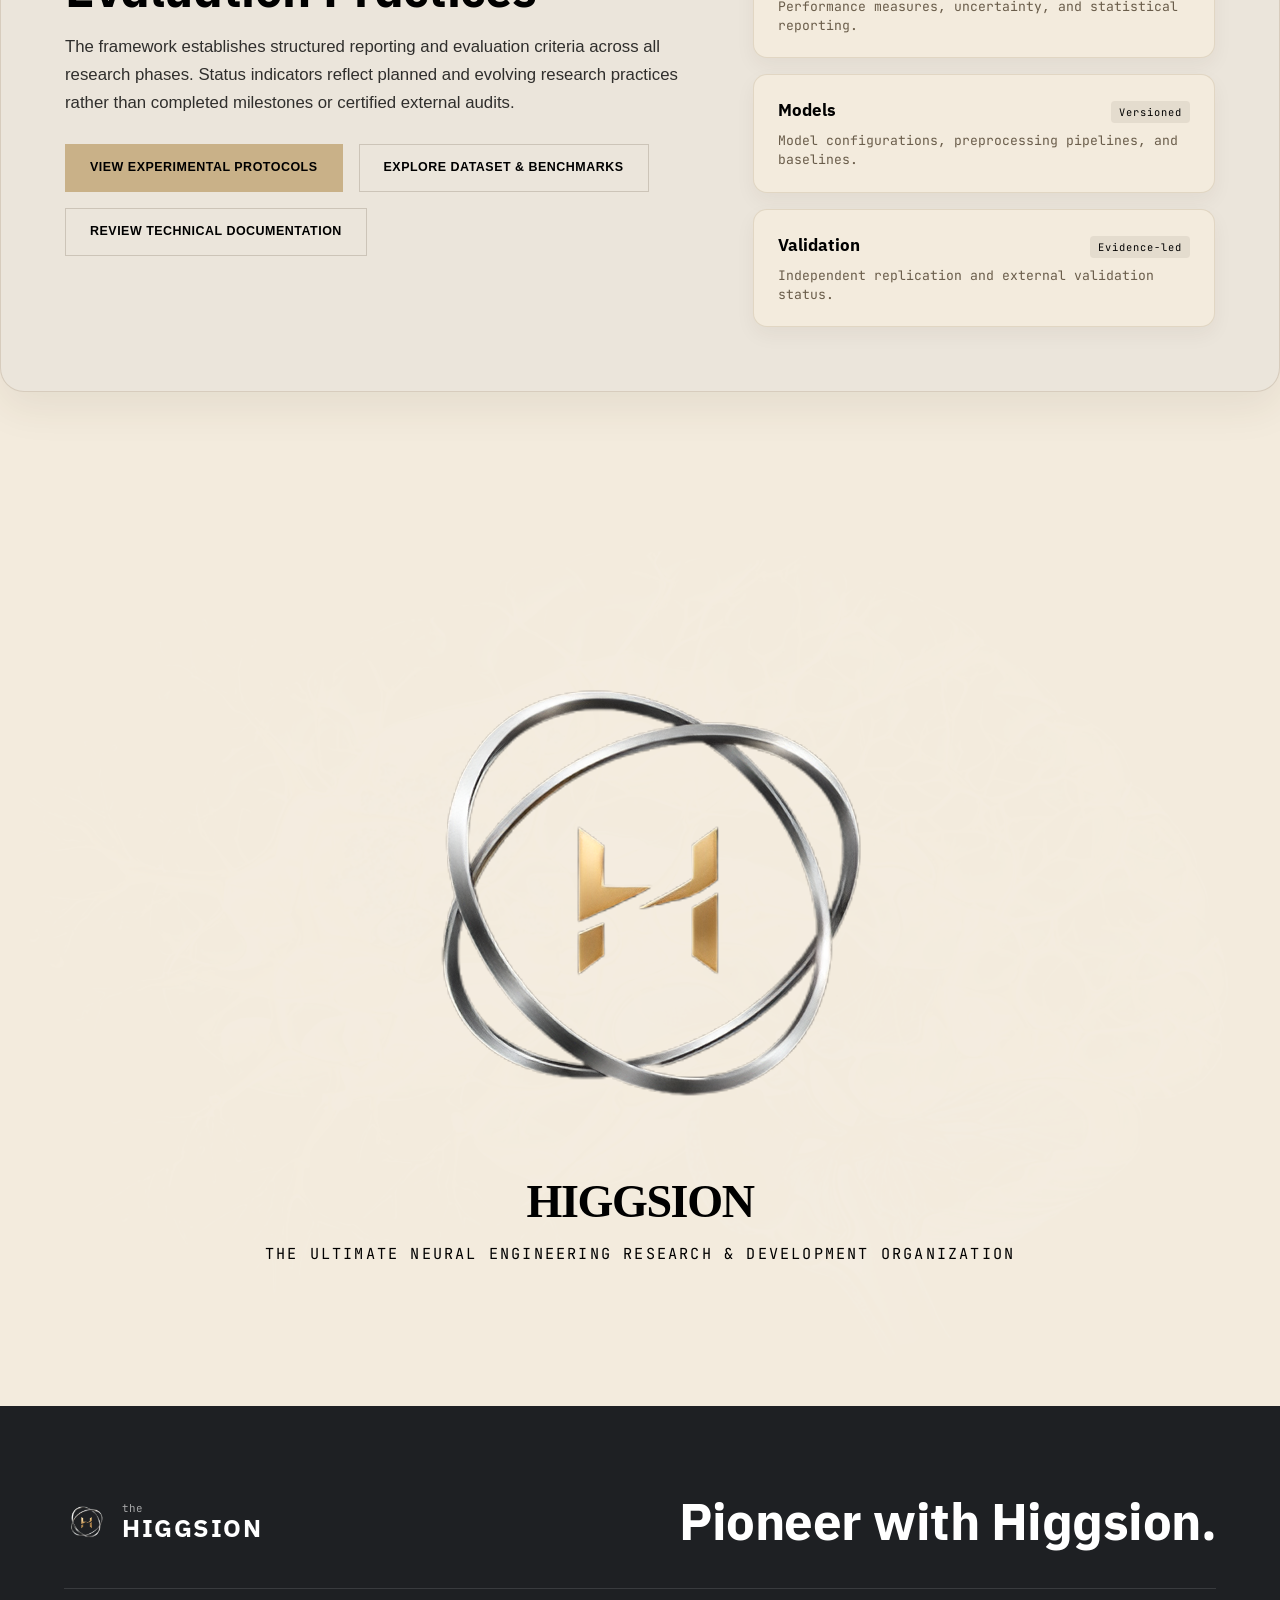
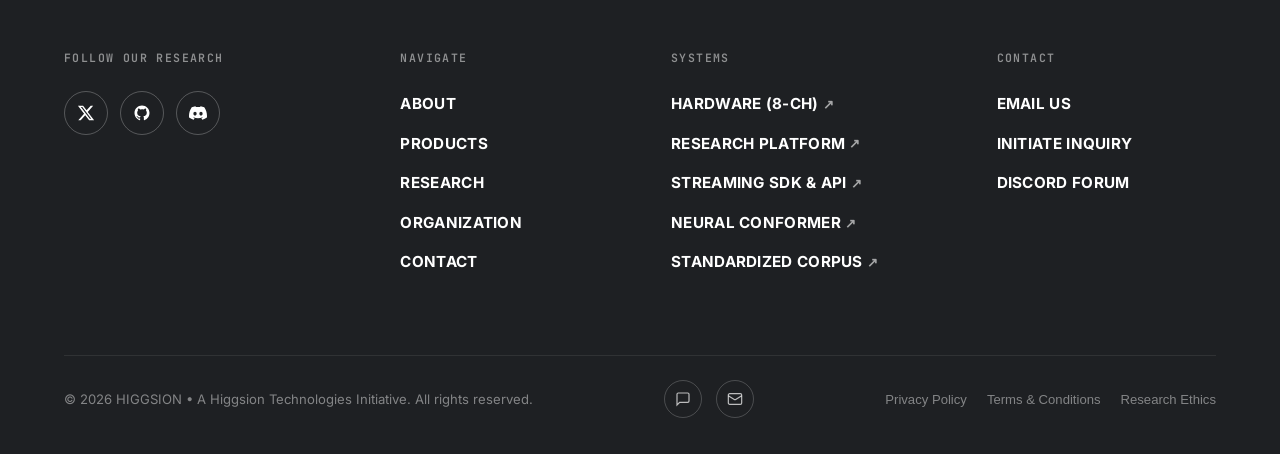
==== commit 30c277b5: "update4" ====
--- a/index.html
+++ b/index.html
@@ -564,58 +564,31 @@
                 </div>
 
                 <!-- 4 Validation & Governance Cards -->
-                <div class="pillars-quad-grid" style="margin-bottom: 48px;">
-                    <!-- 01: Protocol and Dataset Documentation -->
-                    <div class="pillar-feature-card">
-                        <div class="pillar-card-top">
-                            <span class="pillar-index">01</span>
-                            <span class="pillar-tag-badge">EXPERIMENTAL METHODOLOGY</span>
-                        </div>
-                        <h3 class="pillar-card-title">Protocol and Dataset Documentation</h3>
-                        <p class="pillar-card-text">Document participant eligibility, sample size, experimental tasks, electrode montage, acquisition parameters, event timing, exclusion criteria, and preprocessing procedures. Adopt BIDS-compatible EEG data organization where applicable to improve interoperability and facilitate independent analysis.</p>
-                        <div class="pillar-spec-strip">
-                            <span>Experimental protocols &bull; Dataset metadata &bull; BIDS compatibility</span>
-                        </div>
-                    </div>
-
-                    <!-- 02: Leakage-Resistant Evaluation -->
-                    <div class="pillar-feature-card">
-                        <div class="pillar-card-top">
-                            <span class="pillar-index">02</span>
-                            <span class="pillar-tag-badge">BENCHMARKING &amp; STATISTICAL VALIDITY</span>
-                        </div>
-                        <h3 class="pillar-card-title">Leakage-Resistant Evaluation</h3>
-                        <p class="pillar-card-text">Establish clearly separated training, validation, and test datasets using participant-level or session-level partitions appropriate to the research question. Compare proposed models against established baselines and report class-wise performance, uncertainty estimates, confidence intervals, and relevant statistical limitations.</p>
-                        <div class="pillar-spec-strip">
-                            <span>Independent test sets &bull; Baseline comparisons &bull; Statistical uncertainty</span>
-                        </div>
-                    </div>
-
-                    <!-- 03: Reproducible Models and Pipelines -->
-                    <div class="pillar-feature-card">
-                        <div class="pillar-card-top">
-                            <span class="pillar-index">03</span>
-                            <span class="pillar-tag-badge">COMPUTATIONAL REPRODUCIBILITY</span>
-                        </div>
-                        <h3 class="pillar-card-title">Reproducible Models and Pipelines</h3>
-                        <p class="pillar-card-text">Maintain versioned datasets, model configurations, preprocessing parameters, software dependencies, random seeds, and evaluation scripts. Document architectural choices and experimental conditions so that independent researchers can reproduce reported results and distinguish computational reproducibility from external replication.</p>
-                        <div class="pillar-spec-strip">
-                            <span>Version control &bull; Model configurations &bull; Reproducible evaluation</span>
-                        </div>
-                    </div>
-
-                    <!-- 04: Privacy and Research Governance -->
-                    <div class="pillar-feature-card">
-                        <div class="pillar-card-top">
-                            <span class="pillar-index">04</span>
-                            <span class="pillar-tag-badge">ETHICS &amp; DATA GOVERNANCE</span>
-                        </div>
-                        <h3 class="pillar-card-title">Privacy and Research Governance</h3>
-                        <p class="pillar-card-text">Establish appropriate informed consent, ethics approval, de-identification procedures, access controls, and explicit data-sharing conditions. Protect sensitive neural recordings and release datasets, model artifacts, and research materials only when legally and ethically authorized.</p>
-                        <div class="pillar-spec-strip">
-                            <span>Research ethics &bull; Neural-data privacy &bull; Controlled data access</span>
-                        </div>
-                    </div>
+                <div class="rigor-vertical-list">
+                    <div class="rigor-list-item">
+                        <h3 class="rigor-item-title">Protocol and Dataset Documentation</h3>
+                        <p class="rigor-item-desc">Document participant eligibility, sample size, experimental tasks, electrode montage, acquisition parameters, event timing, exclusion criteria, and preprocessing procedures. Adopt BIDS-compatible EEG data organization where applicable to improve interoperability and facilitate independent analysis.</p>
+                        <span class="rigor-item-tags">Experimental protocols &bull; Dataset metadata &bull; BIDS compatibility</span>
+                    </div>
+
+                    <div class="rigor-list-item">
+                        <h3 class="rigor-item-title">Leakage-Resistant Evaluation</h3>
+                        <p class="rigor-item-desc">Establish clearly separated training, validation, and test datasets using participant-level or session-level partitions appropriate to the research question. Compare proposed models against established baselines and report class-wise performance, uncertainty estimates, confidence intervals, and relevant statistical limitations.</p>
+                        <span class="rigor-item-tags">Independent test sets &bull; Baseline comparisons &bull; Statistical uncertainty</span>
+                    </div>
+
+                    <div class="rigor-list-item">
+                        <h3 class="rigor-item-title">Reproducible Models and Pipelines</h3>
+                        <p class="rigor-item-desc">Maintain versioned datasets, model configurations, preprocessing parameters, software dependencies, random seeds, and evaluation scripts. Document architectural choices and experimental conditions so that independent researchers can reproduce reported results and distinguish computational reproducibility from external replication.</p>
+                        <span class="rigor-item-tags">Version control &bull; Model configurations &bull; Reproducible evaluation</span>
+                    </div>
+
+                    <div class="rigor-list-item">
+                        <h3 class="rigor-item-title">Privacy and Research Governance</h3>
+                        <p class="rigor-item-desc">Establish appropriate informed consent, ethics approval, de-identification procedures, access controls, and explicit data-sharing conditions. Protect sensitive neural recordings and release datasets, model artifacts, and research materials only when legally and ethically authorized.</p>
+                        <span class="rigor-item-tags">Research ethics &bull; Neural-data privacy &bull; Controlled data access</span>
+                    </div>
+                </div>
                 </div>
 
                 <!-- Research Framework Status Dashboard & CTAs -->
--- a/style.css
+++ b/style.css
@@ -7523,3 +7523,59 @@
     align-items: center !important;
     gap: 14px !important;
 }
+
+/* ==========================================================================
+   RESEARCH RIGOR: Minimalist Vertical Stack (Reference Layout)
+   ========================================================================== */
+
+.rigor-vertical-list {
+    display: flex !important;
+    flex-direction: column !important;
+    width: 100% !important;
+    margin-bottom: 72px !important;
+}
+
+.rigor-list-item {
+    border-bottom: 1px solid rgba(60, 45, 25, 0.12) !important;
+    padding: 36px 0 !important;
+    transition: background-color 0.2s ease !important;
+}
+
+.rigor-list-item:first-child {
+    border-top: 1px solid rgba(60, 45, 25, 0.12) !important; /* Divider at the very top */
+}
+
+.rigor-item-title {
+    font-family: var(--font-display, var(--font-heading)), Georgia, "Times New Roman", serif !important;
+    font-size: clamp(1.8rem, 2.5vw, 2.1rem) !important;
+    font-weight: 500 !important;
+    color: #111111 !important;
+    margin: 0 0 10px 0 !important;
+    letter-spacing: -0.01em !important;
+    line-height: 1.2 !important;
+}
+
+.rigor-item-desc {
+    font-family: var(--font-ui), -apple-system, sans-serif !important;
+    font-size: clamp(0.95rem, 1.1vw, 1.05rem) !important;
+    line-height: 1.62 !important;
+    color: rgba(30, 25, 20, 0.72) !important;
+    margin: 0 0 14px 0 !important;
+    max-width: 820px !important; /* Ease of scanning for horizontal rows */
+}
+
+.rigor-item-tags {
+    display: inline-block !important;
+    font-family: var(--font-mono), monospace !important;
+    font-size: 0.72rem !important;
+    letter-spacing: 0.8px !important;
+    text-transform: uppercase !important;
+    color: #F5A623 !important; /* Visual tag anchor */
+    font-weight: 600 !important;
+}
+
+@media (max-width: 768px) {
+    .rigor-list-item {
+        padding: 24px 0 !important;
+    }
+}
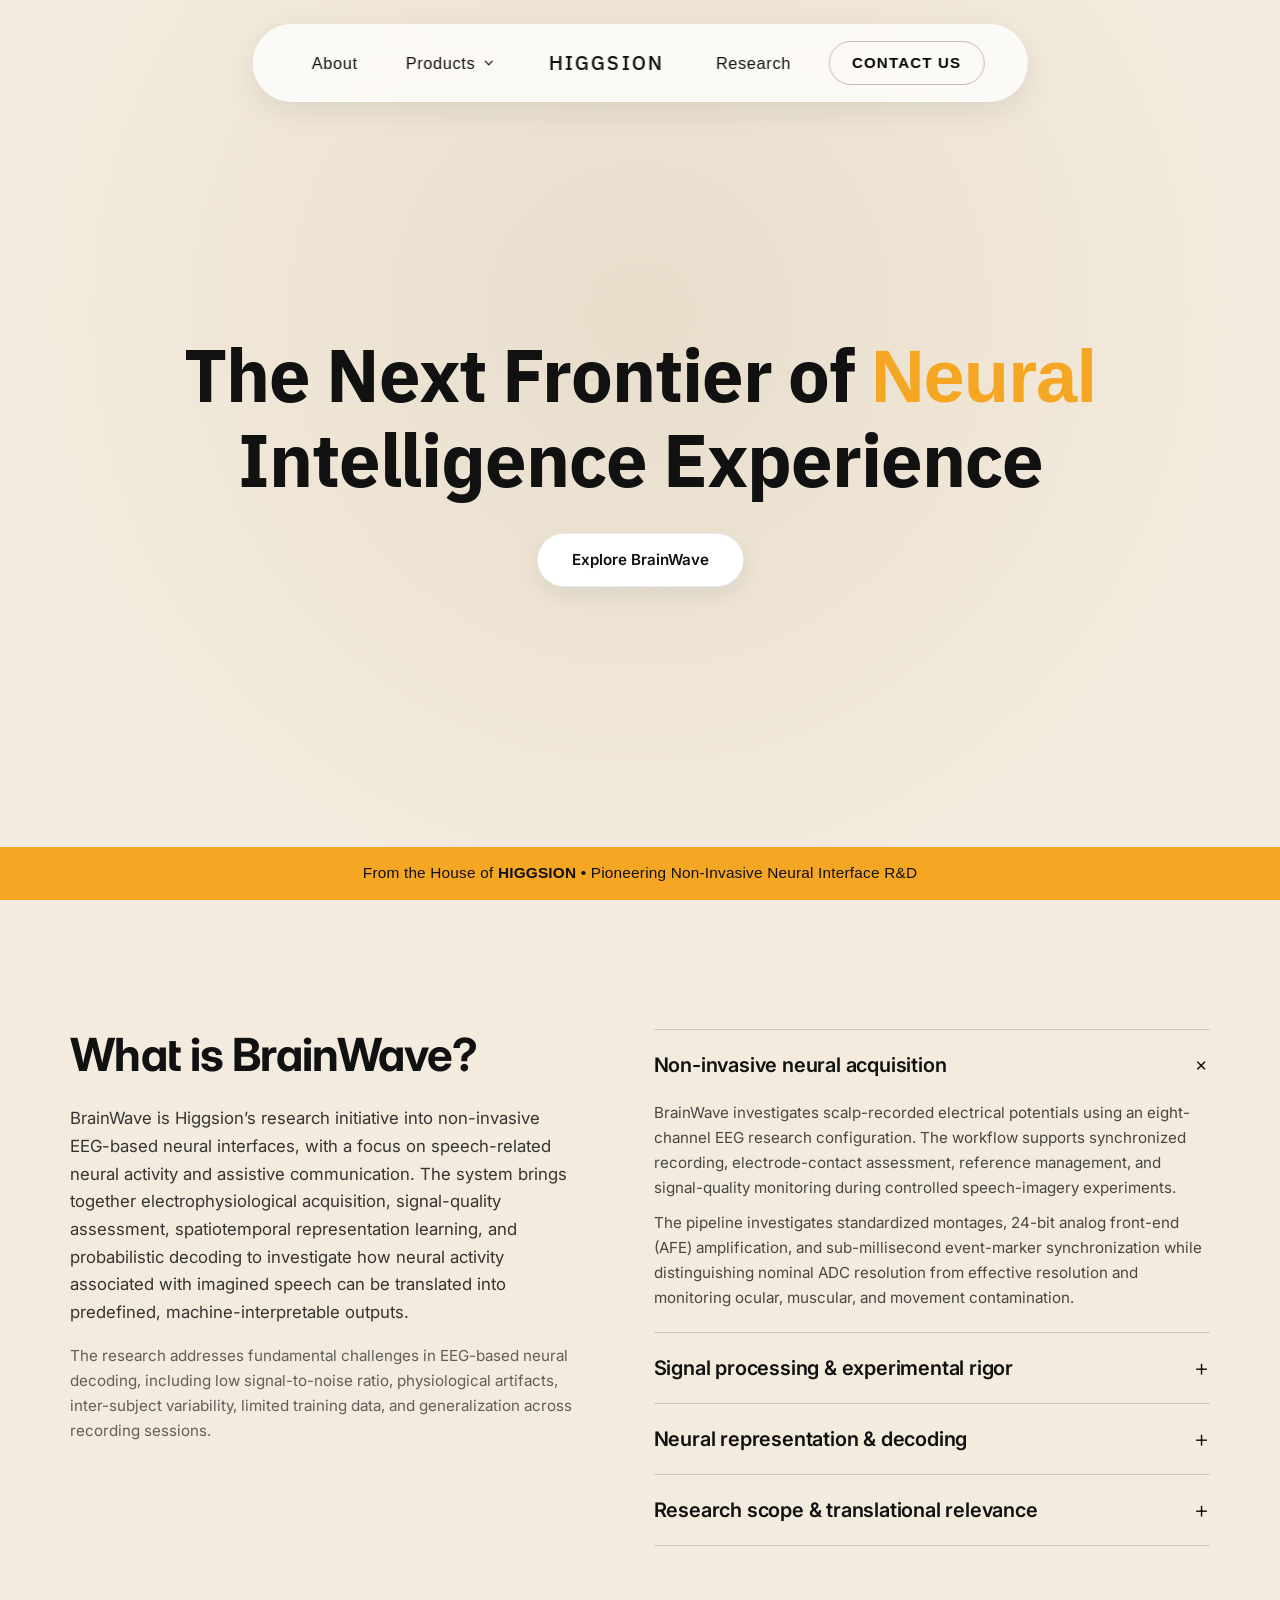
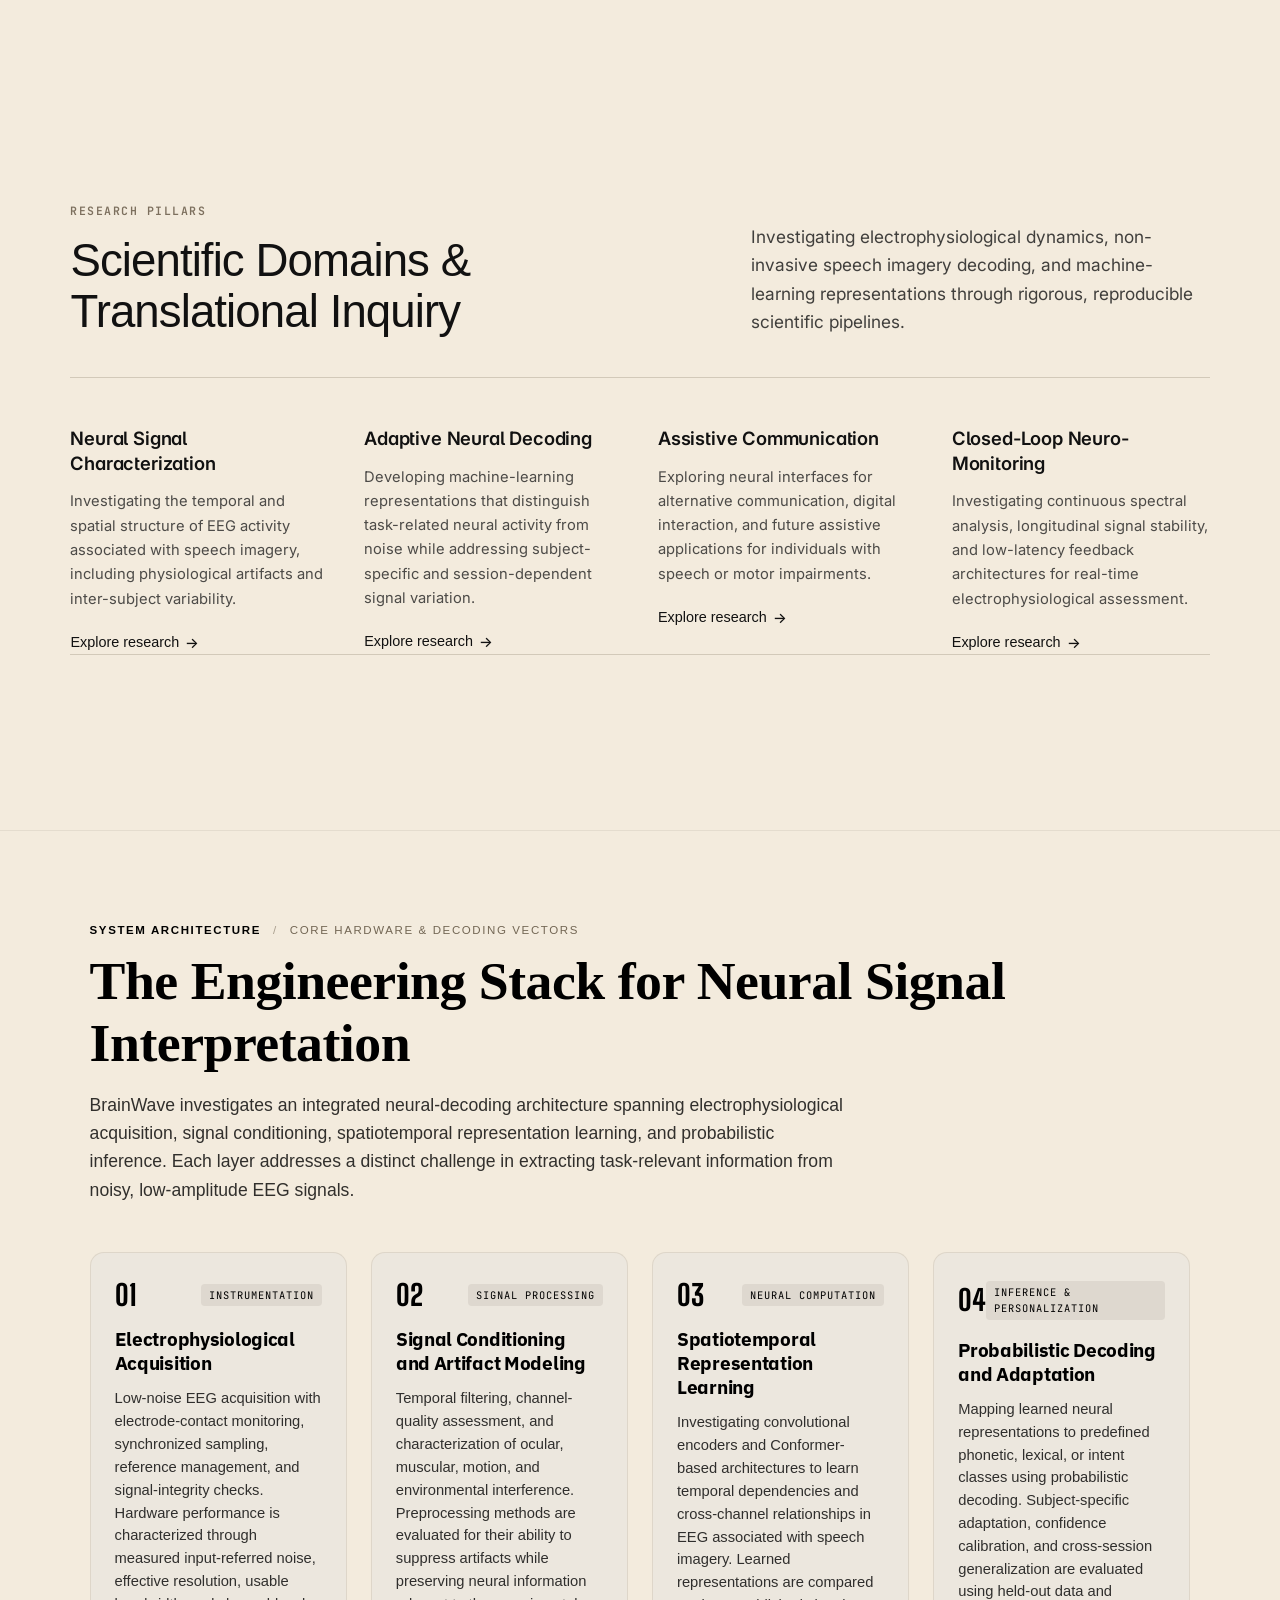
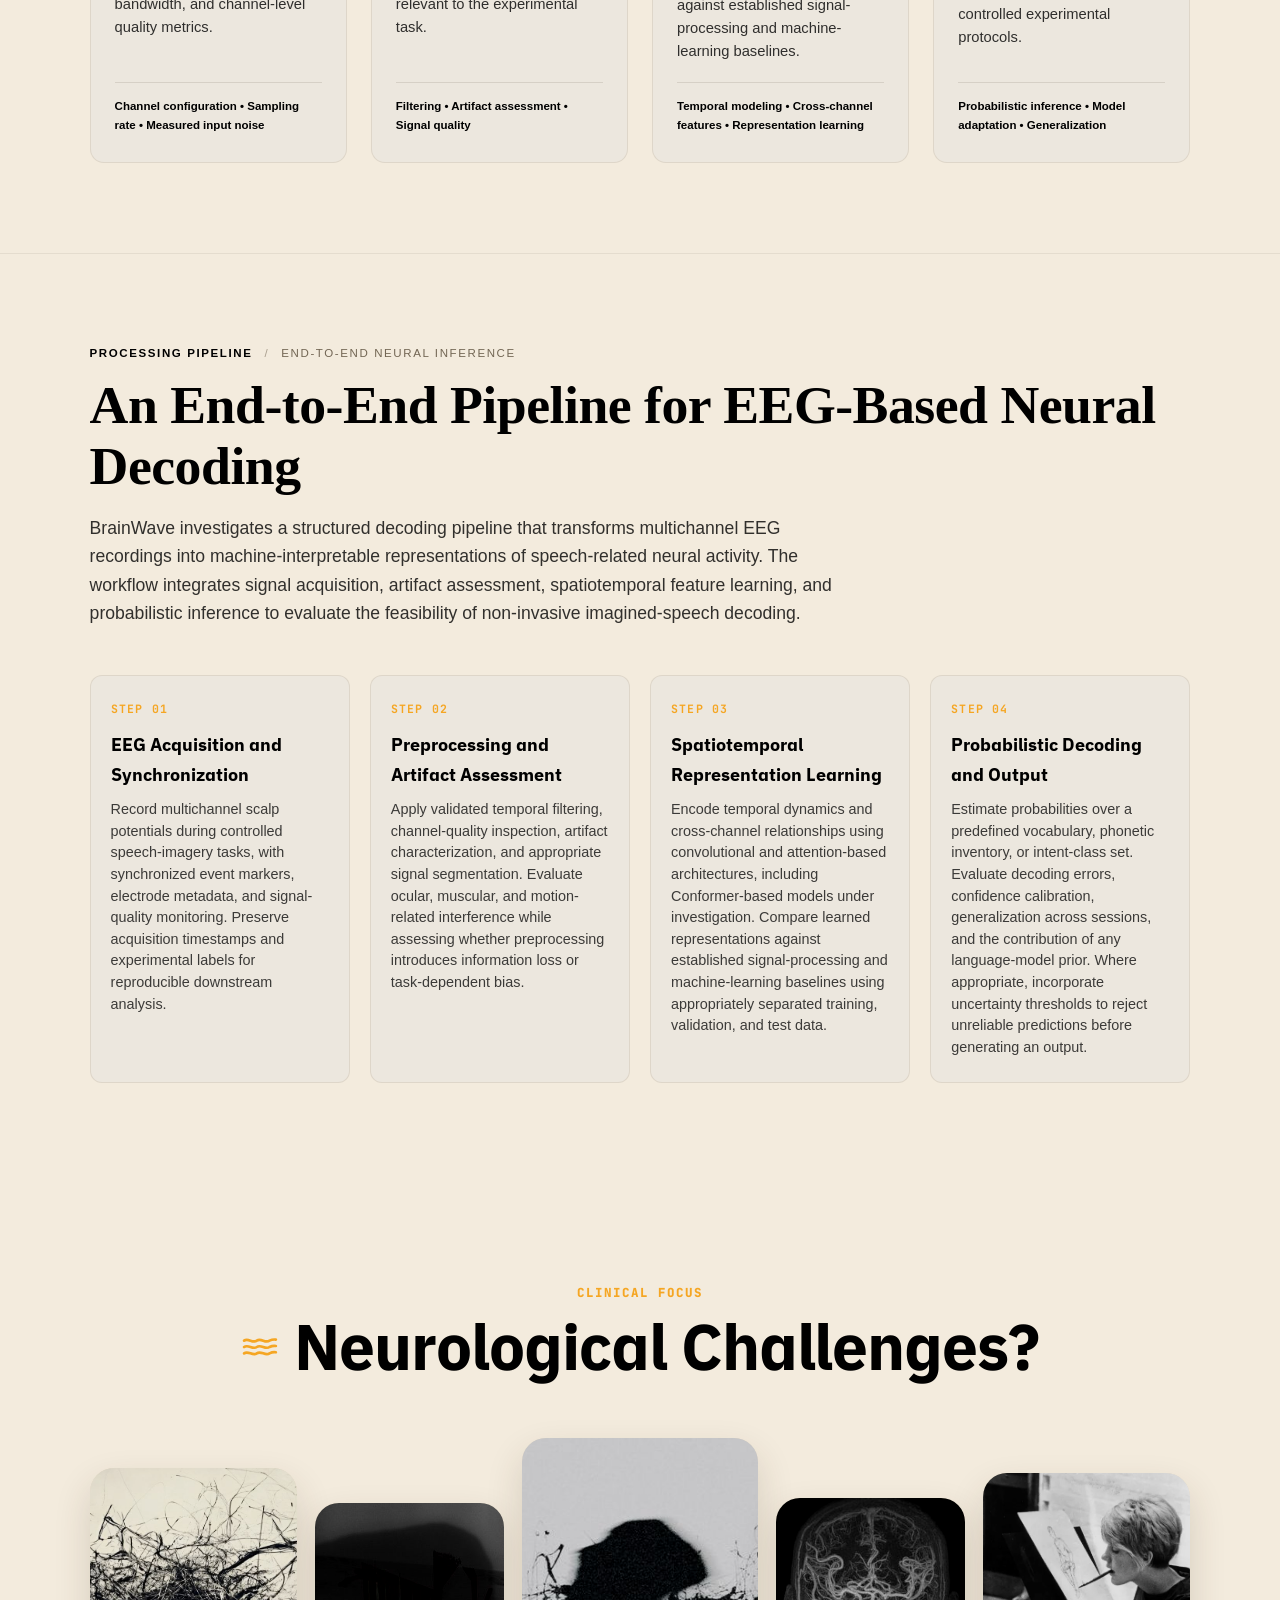
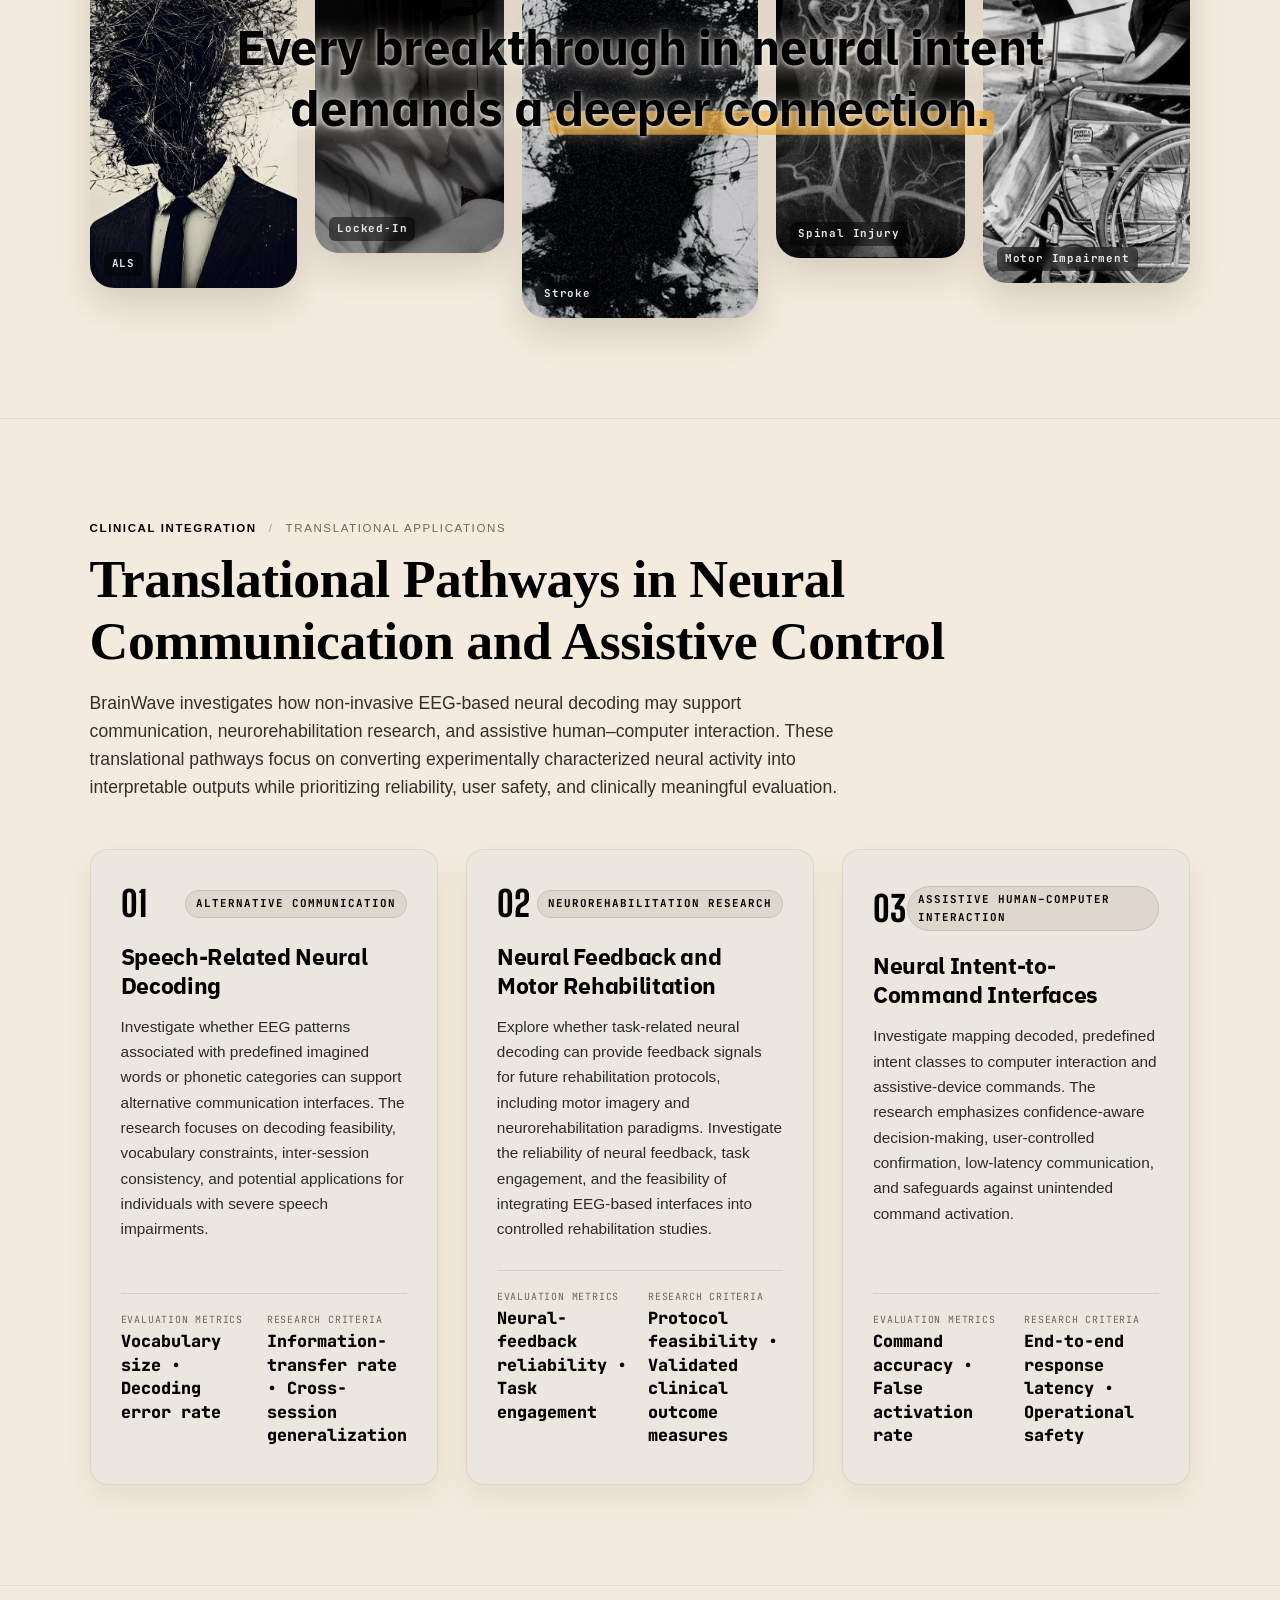
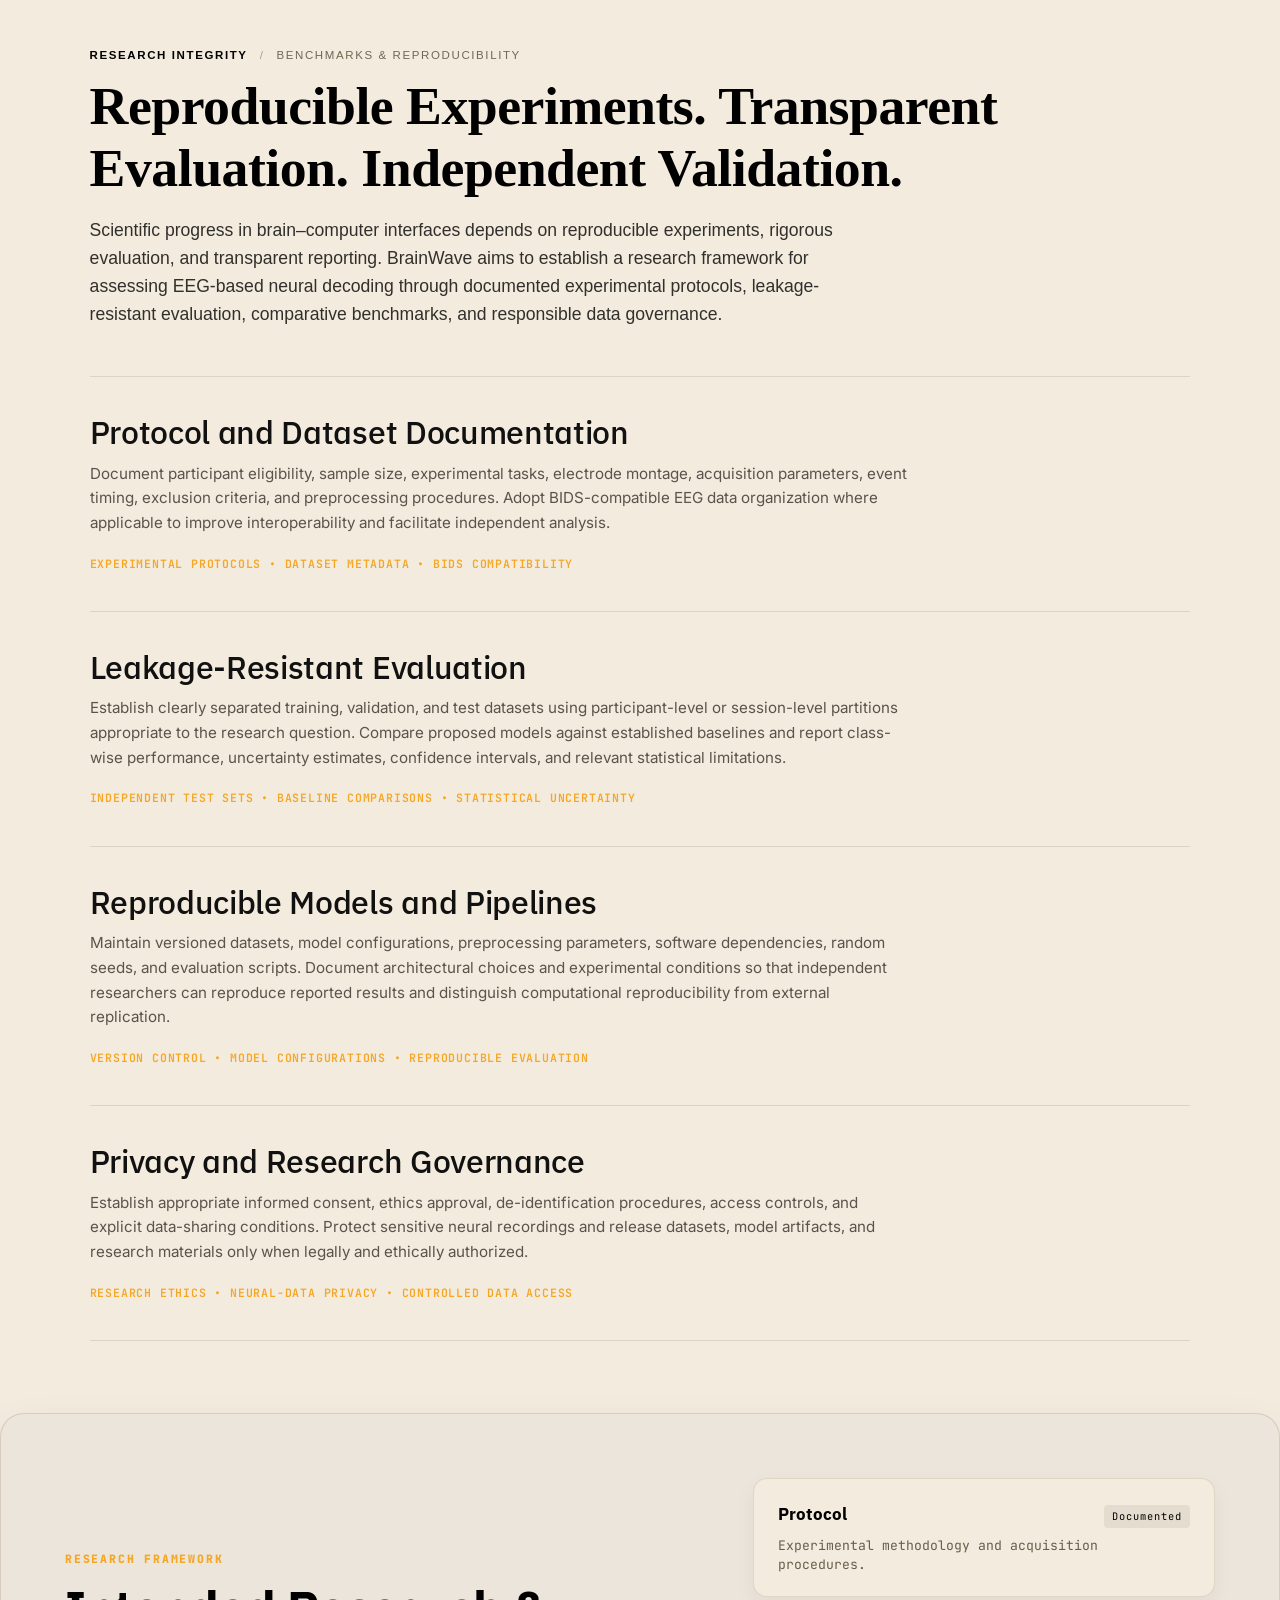
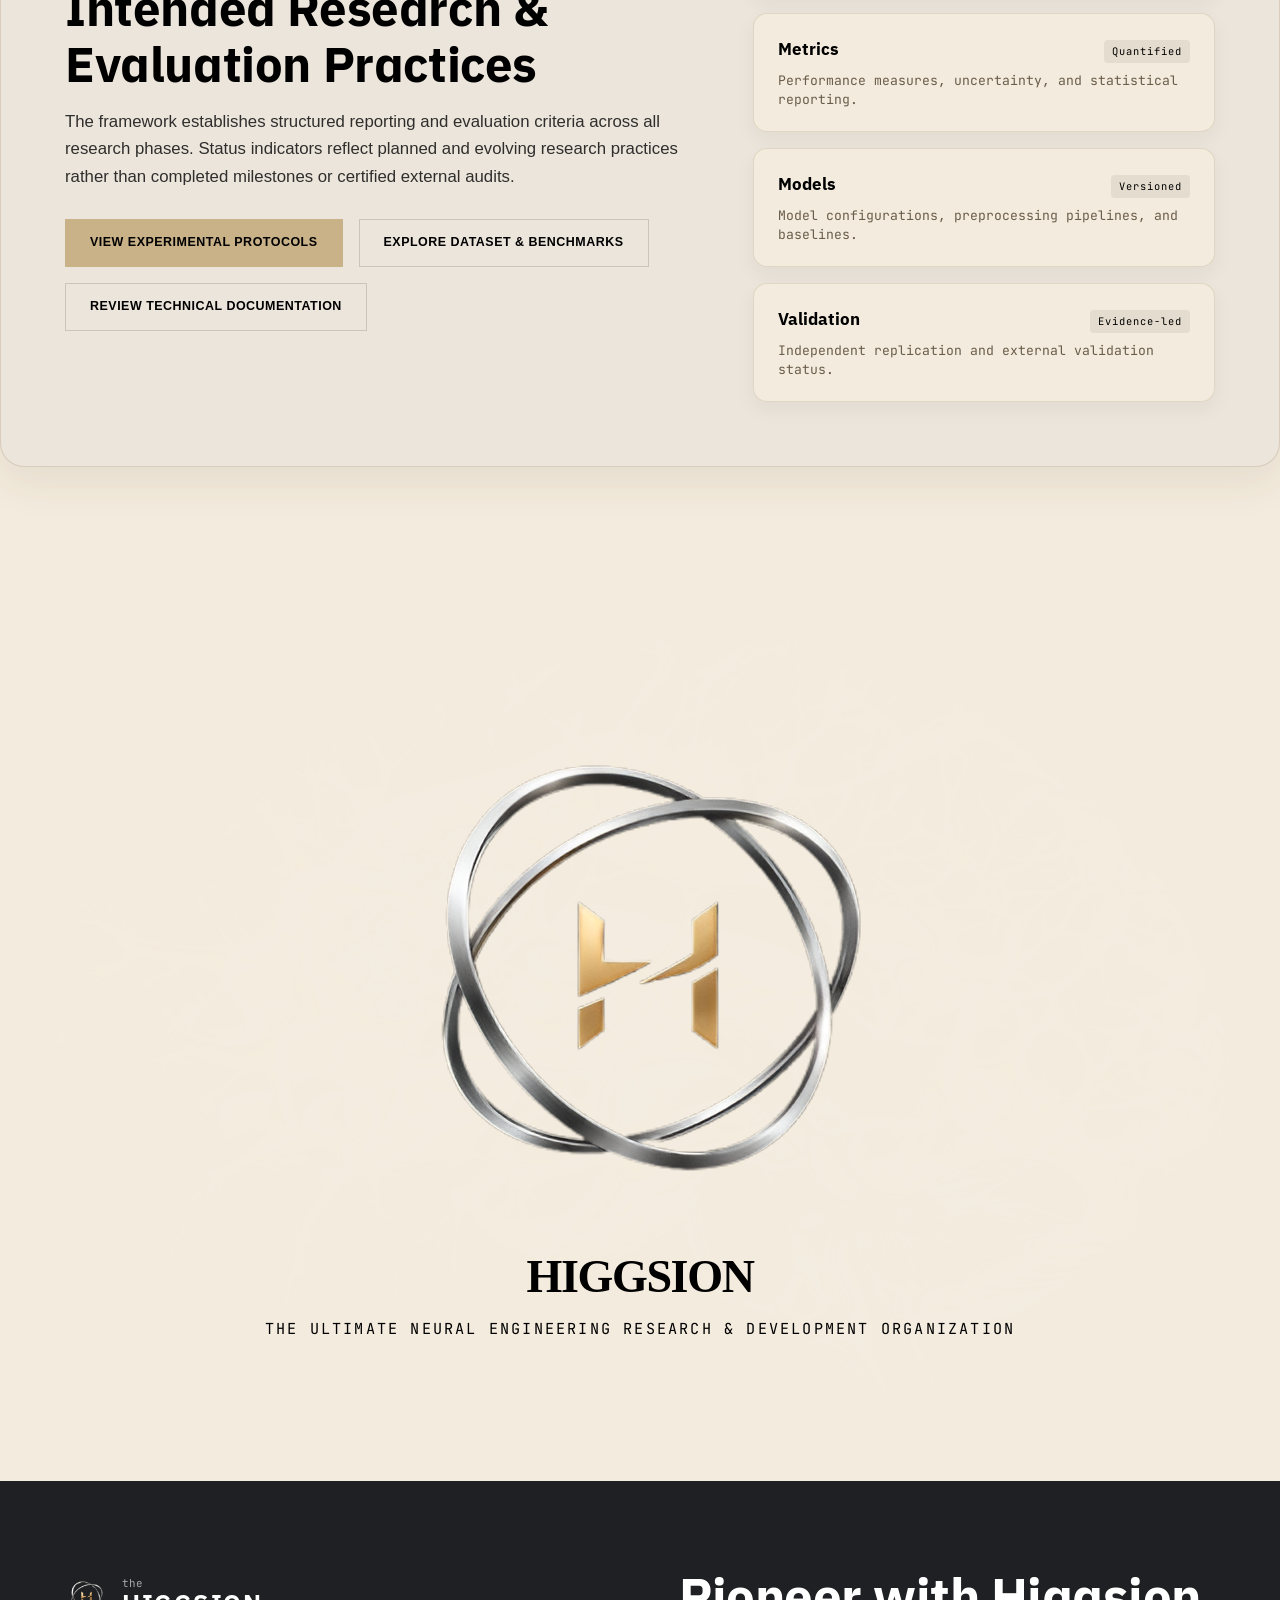
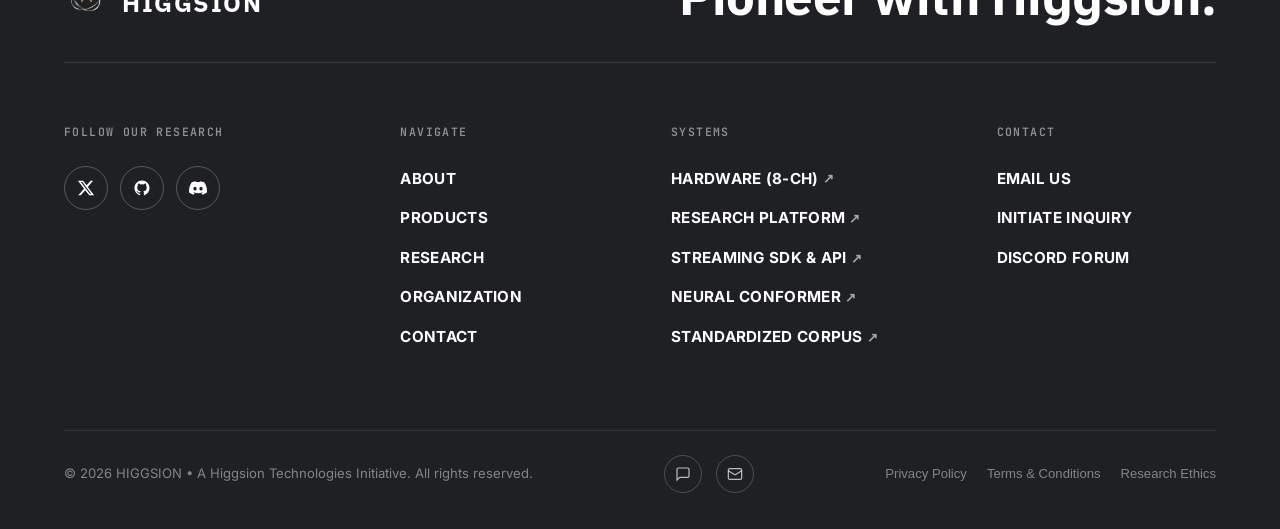
==== commit 04668713: "update12" ====
--- a/index.html
+++ b/index.html
@@ -215,80 +215,208 @@
 
                                 <!-- SECTION 2: ABOUT BRAINWAVE (PRECISION LABORATORY ARCHITECTURE) -->
                 <!-- SECTION 2: ABOUT BRAINWAVE (PRECISION LABORATORY ARCHITECTURE) -->
-        <section class="section about-brainwave-section" id="about">
+        <!-- ============================================================
+             SECTION: WHAT IS BRAINWAVE?
+             ============================================================ -->
+        <!-- ============================================================
+             SECTION: WHAT IS BRAINWAVE? (SCIENTIFIC OVERVIEW & METHODOLOGY)
+             ============================================================ -->
+        <!-- ============================================================
+             SECTION: WHAT IS BRAINWAVE? (ANTHROPIC ACCORDION SPLIT)
+             ============================================================ -->
+        <section class="section editorial-framework-section" id="what-is-brainwave" style="padding-top: 100px; padding-bottom: 90px;">
             <div class="container">
                 
-                <!-- Top Header Row -->
-                <div class="about-lead-header">
-                    <div class="about-eyebrow-row">
-                        <span class="about-kicker">NEURAL ENGINEERING</span>
-                        <span class="about-meta-divider">/</span>
-                        <span class="about-tagline">EEG-BASED BRAIN–COMPUTER INTERFACES</span>
-                    </div>
-                    <h2 class="about-display-heading">Decoding Neural Dynamics for Non-Invasive Communication</h2>
-                </div>
-
-                <!-- Main Asymmetrical Grid -->
-                <div class="about-editorial-stage">
+                <div class="split-accordion-layout">
+                    <!-- Left Column: Title & Introduction -->
+                    <div class="split-col-intro">
+                        <h2 class="split-title">What is BrainWave?</h2>
+                        <p class="split-lead-para">
+                            BrainWave is Higgsion’s research initiative into non-invasive EEG-based neural interfaces, with a focus on speech-related neural activity and assistive communication. The system brings together electrophysiological acquisition, signal-quality assessment, spatiotemporal representation learning, and probabilistic decoding to investigate how neural activity associated with imagined speech can be translated into predefined, machine-interpretable outputs.
+                        </p>
+                        <p class="split-sub-para">
+                            The research addresses fundamental challenges in EEG-based neural decoding, including low signal-to-noise ratio, physiological artifacts, inter-subject variability, limited training data, and generalization across recording sessions.
+                        </p>
+                    </div>
+
+                    <!-- Right Column: Accordion Rows -->
+                    <div class="split-col-accordion">
+                        
+                        <!-- Accordion Item 1 -->
+                        <div class="accordion-row-item active">
+                            <button class="accordion-header-btn" aria-expanded="true">
+                                <span class="accordion-item-title">Non-invasive neural acquisition</span>
+                                <span class="accordion-icon">+</span>
+                            </button>
+                            <div class="accordion-collapse-body">
+                                <p>
+                                    BrainWave investigates scalp-recorded electrical potentials using an eight-channel EEG research configuration. The workflow supports synchronized recording, electrode-contact assessment, reference management, and signal-quality monitoring during controlled speech-imagery experiments.
+                                </p>
+                                <p>
+                                    The pipeline investigates standardized montages, 24-bit analog front-end (AFE) amplification, and sub-millisecond event-marker synchronization while distinguishing nominal ADC resolution from effective resolution and monitoring ocular, muscular, and movement contamination.
+                                </p>
+                            </div>
+                        </div>
+
+                        <!-- Accordion Item 2 -->
+                        <div class="accordion-row-item">
+                            <button class="accordion-header-btn" aria-expanded="false">
+                                <span class="accordion-item-title">Signal processing &amp; experimental rigor</span>
+                                <span class="accordion-icon">+</span>
+                            </button>
+                            <div class="accordion-collapse-body">
+                                <p>
+                                    Preprocessing and analytical workflows characterize task-related neural activity while accounting for physiological interference and experimental variability. Methods include continuous channel quality inspection, transparent rejection criteria, temporal filtering, and event-aligned segmentation.
+                                </p>
+                                <p>
+                                    Spatial decomposition and artifact characterization techniques are evaluated directly against task-relevant neural epochs to ensure filters do not distort underlying electrophysiological dynamics. Trials are organized under BIDS-compatible structures.
+                                </p>
+                            </div>
+                        </div>
+
+                        <!-- Accordion Item 3 -->
+                        <div class="accordion-row-item">
+                            <button class="accordion-header-btn" aria-expanded="false">
+                                <span class="accordion-item-title">Neural representation &amp; decoding</span>
+                                <span class="accordion-icon">+</span>
+                            </button>
+                            <div class="accordion-collapse-body">
+                                <p>
+                                    Evaluating whether machine-learning models can identify predefined speech-imagery targets from multichannel EEG recordings. Candidate architectures include convolutional feature extractors, attention-based temporal modeling, and Conformer backbones.
+                                </p>
+                                <p>
+                                    Research focuses on probabilistic confidence calibration, cross-session generalization, and rigorous benchmarking against classical baselines (CSP, Riemannian classifiers) using strict participant-isolated evaluation partitions.
+                                </p>
+                            </div>
+                        </div>
+
+                        <!-- Accordion Item 4 -->
+                        <div class="accordion-row-item">
+                            <button class="accordion-header-btn" aria-expanded="false">
+                                <span class="accordion-item-title">Research scope &amp; translational relevance</span>
+                                <span class="accordion-icon">+</span>
+                            </button>
+                            <div class="accordion-collapse-body">
+                                <p>
+                                    BrainWave currently focuses on investigating EEG correlates of speech imagery and the feasibility of decoding predefined target classes. Potential future applications include alternative communication, assistive human–computer interaction, and neural feedback for motor rehabilitation.
+                                </p>
+                                <p>
+                                    These applications require task-specific experimental evidence and formal clinical validation before translational deployment.
+                                </p>
+                            </div>
+                        </div>
+
+                    </div>
+                </div>
+
+            </div>
+        </section>
+
+        <script>
+        (function() {
+            function initAccordion() {
+                const rows = document.querySelectorAll('#what-is-brainwave .accordion-row-item');
+                rows.forEach(row => {
+                    const btn = row.querySelector('.accordion-header-btn');
+                    if (!btn) return;
+                    btn.addEventListener('click', function(e) {
+                        e.preventDefault();
+                        const isActive = row.classList.contains('active');
+                        // Close other rows for single-expand behavior
+                        rows.forEach(r => {
+                            r.classList.remove('active');
+                            const b = r.querySelector('.accordion-header-btn');
+                            if (b) b.setAttribute('aria-expanded', 'false');
+                        });
+                        if (!isActive) {
+                            row.classList.add('active');
+                            btn.setAttribute('aria-expanded', 'true');
+                        }
+                    });
+                });
+            }
+            if (document.readyState === 'loading') {
+                document.addEventListener('DOMContentLoaded', initAccordion);
+            } else {
+                initAccordion();
+            }
+        })();
+        </script>
+
+        <!-- ============================================================
+             RESEARCH PILLARS: MINIMALIST EDITORIAL 4-COL LAYOUT
+             ============================================================ -->
+        <section class="section editorial-framework-section" id="research-pillars" style="padding-top: 100px; padding-bottom: 90px;">
+            <div class="container">
+                
+                <!-- Editorial Split Header (Title Left, Summary Right) -->
+                <div class="editorial-split-header">
+                    <div class="editorial-header-left">
+                        <span class="editorial-eyebrow">RESEARCH PILLARS</span>
+                        <h2 class="editorial-main-title">Scientific Domains &amp;<br>Translational Inquiry</h2>
+                    </div>
+                    <div class="editorial-header-right">
+                        <p class="editorial-lead-text">
+                            Investigating electrophysiological dynamics, non-invasive speech imagery decoding, and machine-learning representations through rigorous, reproducible scientific pipelines.
+                        </p>
+                    </div>
+                </div>
+
+                <!-- Top Hairline Divider -->
+                <hr class="editorial-hairline">
+
+                <!-- 4-Column Clean Borderless Editorial Grid -->
+                <div class="editorial-quad-grid">
                     
-                    <!-- Left: Instrumented Specimen Viewport -->
-                    <div class="specimen-viewport-card">
-                        <div class="specimen-viewport-inner">
-                            <img src="assets/brain11.jpg" alt="Neural cortical illustration" class="specimen-img">
-                            
-                            <!-- Precision Telemetry Accents -->
-                            <div class="viewport-hud-top">
-                                <span class="hud-mono">FIG. 01 // CORTICAL MAPPING</span>
-                                <span class="hud-status-dot"></span>
-                            </div>
-                            <div class="viewport-hud-bottom">
-                                <div class="hud-data-cell">
-                                    <span class="hud-lbl">LATENCY</span>
-                                    <span class="hud-val">&lt; 14 ms</span>
-                                </div>
-                                <div class="hud-data-cell">
-                                    <span class="hud-lbl">CHANNELS</span>
-                                    <span class="hud-val">8-CH ACTIVE</span>
-                                </div>
-                                <div class="hud-data-cell">
-                                    <span class="hud-lbl">SIGNAL</span>
-                                    <span class="hud-val">µV-SCALE</span>
-                                </div>
-                            </div>
-                        </div>
-                    </div>
-
-                    <!-- Right: Editorial Narrative & Core Principles -->
-                    <div class="about-content-column">
-                        <p class="about-lead-statement">
-                            BrainWave is Higgsion’s research initiative into non-invasive neural interfaces for decoding speech-related neural activity and translating it into structured digital outputs. By combining electroencephalography (EEG), signal processing, spatiotemporal representation learning, and probabilistic decoding, BrainWave investigates whether internally generated linguistic intent can be mapped to machine-interpretable representations without surgical implantation.
+                    <!-- Column 01 -->
+                    <div class="editorial-column-item">
+                        <h3 class="editorial-col-title">Neural Signal Characterization</h3>
+                        <p class="editorial-col-desc">
+                            Investigating the temporal and spatial structure of EEG activity associated with speech imagery, including physiological artifacts and inter-subject variability.
                         </p>
-                        <p class="about-secondary-body">
-                            The research focuses on the neural correlates of imagined speech, robust feature extraction from low-amplitude electrophysiological signals, and adaptive decoding across trials, sessions, and individuals. The long-term objective is to develop an experimentally validated communication interface for assistive technologies and human–computer interaction, with translational applications subject to clinical and technical validation.
+                        <a href="research.html#vectors-part-1" class="editorial-link-action">
+                            <span>Explore research</span> &rarr;
+                        </a>
+                    </div>
+
+                    <!-- Column 02 -->
+                    <div class="editorial-column-item">
+                        <h3 class="editorial-col-title">Adaptive Neural Decoding</h3>
+                        <p class="editorial-col-desc">
+                            Developing machine-learning representations that distinguish task-related neural activity from noise while addressing subject-specific and session-dependent signal variation.
                         </p>
-
-                        <!-- Structured 3-Pillar Grid -->
-                        <div class="about-pillars-grid">
-                            <div class="about-pillar-card">
-                                <span class="pillar-num">01</span>
-                                <h4 class="pillar-title">Neural Signal Characterization</h4>
-                                <p class="pillar-desc">Investigating the temporal and spatial structure of EEG activity associated with speech imagery, including physiological artifacts and inter-subject variability.</p>
-                            </div>
-                            <div class="about-pillar-card">
-                                <span class="pillar-num">02</span>
-                                <h4 class="pillar-title">Adaptive Neural Decoding</h4>
-                                <p class="pillar-desc">Developing machine-learning representations that distinguish task-related neural activity from noise while addressing subject-specific and session-dependent signal variation.</p>
-                            </div>
-                            <div class="about-pillar-card">
-                                <span class="pillar-num">03</span>
-                                <h4 class="pillar-title">Assistive Communication Research</h4>
-                                <p class="pillar-desc">Exploring neural interfaces for alternative communication, digital interaction, and future assistive applications for people with speech or motor impairments.</p>
-                            </div>
-                        </div>
-
-                    </div>
-
-                </div>
+                        <a href="research.html#vectors-part-1" class="editorial-link-action">
+                            <span>Explore research</span> &rarr;
+                        </a>
+                    </div>
+
+                    <!-- Column 03 -->
+                    <div class="editorial-column-item">
+                        <h3 class="editorial-col-title">Assistive Communication</h3>
+                        <p class="editorial-col-desc">
+                            Exploring neural interfaces for alternative communication, digital interaction, and future assistive applications for individuals with speech or motor impairments.
+                        </p>
+                        <a href="research.html#vectors-part-2" class="editorial-link-action">
+                            <span>Explore research</span> &rarr;
+                        </a>
+                    </div>
+
+                    <!-- Column 04 -->
+                    <div class="editorial-column-item">
+                        <h3 class="editorial-col-title">Closed-Loop Neuro-Monitoring</h3>
+                        <p class="editorial-col-desc">
+                            Investigating continuous spectral analysis, longitudinal signal stability, and low-latency feedback architectures for real-time electrophysiological assessment.
+                        </p>
+                        <a href="research.html#vectors-part-2" class="editorial-link-action">
+                            <span>Explore research</span> &rarr;
+                        </a>
+                    </div>
+
+                </div>
+
+                <!-- Bottom Hairline Divider -->
+                <hr class="editorial-hairline" style="margin-top: 50px;">
+
             </div>
         </section>
 
--- a/style.css
+++ b/style.css
@@ -7579,3 +7579,653 @@
         padding: 24px 0 !important;
     }
 }
+
+/* ==========================================================================
+   PRODUCTS.HTML SOFTWARE STREAM REPAIR & ALIGNMENT
+   ========================================================================== */
+
+/* Fix anchor scroll offset so sticky navbar does not obscure section tops */
+.software-stream-block {
+    scroll-margin-top: 100px !important;
+}
+
+/* Ensure specification box wraps cleanly and does not distort */
+.stream-specs-table {
+    display: grid !important;
+    grid-template-columns: repeat(3, 1fr) !important;
+    gap: 20px !important;
+    width: 100% !important;
+    max-width: 960px !important;
+    background: #E4D8C2 !important;
+    border: 1px solid rgba(60, 45, 25, 0.12) !important;
+    border-radius: 10px !important;
+    padding: 20px 24px !important;
+    margin-bottom: 24px !important;
+    box-sizing: border-box !important;
+}
+
+.stream-spec-cell {
+    display: flex !important;
+    flex-direction: column !important;
+    gap: 6px !important;
+    word-break: break-word !important;
+}
+
+.stream-spec-cell .cell-label {
+    font-family: var(--font-mono, monospace) !important;
+    font-size: 0.65rem !important;
+    font-weight: 700 !important;
+    letter-spacing: 1.2px !important;
+    color: rgba(60, 45, 25, 0.75) !important;
+    text-transform: uppercase !important;
+}
+
+.stream-spec-cell .cell-val {
+    font-family: var(--font-ui), sans-serif !important;
+    font-size: 0.88rem !important;
+    line-height: 1.5 !important;
+    color: #111111 !important;
+    font-weight: 500 !important;
+}
+
+/* Responsive adjustment so multi-word cells do not squash horizontally */
+@media (max-width: 1024px) {
+    .stream-specs-table {
+        grid-template-columns: 1fr !important;
+        gap: 16px !important;
+    }
+}
+
+/* ==========================================================================
+   RESEARCH: CAPSULE TABS & EDITORIAL REFERENCE VIEW
+   ========================================================================== */
+
+.vectors-tab-showcase {
+    padding-top: 60px !important;
+    padding-bottom: 90px !important;
+}
+
+/* 5 Capsule Buttons Container */
+.capsule-tabs-container {
+    display: flex !important;
+    flex-wrap: wrap !important;
+    gap: 16px !important;
+    margin-bottom: 50px !important;
+}
+
+.capsule-tab-btn {
+    border-radius: 9999px !important;
+    padding: 14px 28px !important;
+    font-family: var(--font-display), Georgia, serif !important;
+    font-size: 1.15rem !important;
+    font-weight: 500 !important;
+    color: #000000 !important;
+    background: rgba(255, 255, 255, 0.45) !important;
+    backdrop-filter: blur(12px) !important;
+    -webkit-backdrop-filter: blur(12px) !important;
+    border: 1px solid rgba(255, 255, 255, 0.6) !important;
+    box-shadow: 0 4px 15px rgba(0, 0, 0, 0.03) !important;
+    cursor: pointer !important;
+    transition: all 0.25s ease !important;
+}
+
+.capsule-tab-btn:hover {
+    background: rgba(210, 195, 225, 0.4) !important;
+    border-color: rgba(210, 195, 225, 0.8) !important;
+    transform: translateY(-1px) !important;
+}
+
+/* Active Capsule State */
+.capsule-tab-btn.active {
+    background: #D2C3E1 !important;
+    color: #000000 !important;
+    border-color: #BBA6CF !important;
+    box-shadow: 0 6px 20px rgba(187, 166, 207, 0.35) !important;
+}
+
+/* Editorial 2-Column Stage */
+.tab-editorial-view {
+    display: none !important;
+    grid-template-columns: 1.1fr 0.9fr !important;
+    gap: 56px !important;
+    align-items: start !important;
+    animation: fadeInTab 0.3s ease forwards !important;
+}
+
+.tab-editorial-view.active {
+    display: grid !important;
+}
+
+@keyframes fadeInTab {
+    from { opacity: 0; transform: translateY(6px); }
+    to { opacity: 1; transform: translateY(0); }
+}
+
+/* Left Narrative Text */
+.editorial-col-narrative .narrative-lead {
+    font-family: var(--font-ui), sans-serif !important;
+    font-size: 1.05rem !important;
+    line-height: 1.7 !important;
+    color: #1a1a1a !important;
+    margin-bottom: 20px !important;
+}
+
+.editorial-col-narrative .narrative-body {
+    font-family: var(--font-ui), sans-serif !important;
+    font-size: 0.98rem !important;
+    line-height: 1.7 !important;
+    color: rgba(20, 20, 20, 0.8) !important;
+    margin-bottom: 20px !important;
+}
+
+/* Right Specimen & Link List */
+.preview-specimen-frame {
+    width: 100% !important;
+    border-radius: 18px !important;
+    overflow: hidden !important;
+    background: #E8DECD !important;
+    border: 1px solid rgba(60, 45, 25, 0.12) !important;
+    margin-bottom: 24px !important;
+}
+
+.preview-stage-img {
+    width: 100% !important;
+    height: 280px !important;
+    object-fit: cover !important;
+    display: block !important;
+}
+
+.preview-meta-panel {
+    background: transparent !important;
+    border-top: 1px solid rgba(60, 45, 25, 0.12) !important;
+    padding-top: 16px !important;
+}
+
+.preview-meta-title {
+    font-family: var(--font-mono), monospace !important;
+    font-size: 0.72rem !important;
+    font-weight: 700 !important;
+    letter-spacing: 1.2px !important;
+    color: rgba(60, 45, 25, 0.6) !important;
+    display: block !important;
+    margin-bottom: 12px !important;
+}
+
+.preview-links-list {
+    list-style: none !important;
+    padding: 0 !important;
+    margin: 0 !important;
+}
+
+.preview-links-list li {
+    display: flex !important;
+    justify-content: space-between !important;
+    align-items: center !important;
+    padding: 12px 0 !important;
+    border-bottom: 1px solid rgba(60, 45, 25, 0.1) !important;
+    font-family: var(--font-display), Georgia, serif !important;
+    font-size: 1.05rem !important;
+    color: #000000 !important;
+}
+
+.preview-links-list li .ext-arrow {
+    font-size: 1.1rem !important;
+    color: rgba(0, 0, 0, 0.45) !important;
+}
+
+@media (max-width: 900px) {
+    .tab-editorial-view {
+        grid-template-columns: 1fr !important;
+        gap: 36px !important;
+    }
+}
+
+/* ==========================================================================
+   DIAGNOSTICS: REVERSED (IMAGE LEFT, NARRATIVE RIGHT)
+   ========================================================================== */
+
+.capsule-tab-btn-diag {
+    border-radius: 9999px !important;
+    padding: 14px 28px !important;
+    font-family: var(--font-display), Georgia, serif !important;
+    font-size: 1.15rem !important;
+    font-weight: 500 !important;
+    color: #000000 !important;
+    background: rgba(255, 255, 255, 0.45) !important;
+    backdrop-filter: blur(12px) !important;
+    -webkit-backdrop-filter: blur(12px) !important;
+    border: 1px solid rgba(255, 255, 255, 0.6) !important;
+    box-shadow: 0 4px 15px rgba(0, 0, 0, 0.03) !important;
+    cursor: pointer !important;
+    transition: all 0.25s ease !important;
+}
+
+.capsule-tab-btn-diag:hover {
+    background: rgba(210, 195, 225, 0.4) !important;
+    border-color: rgba(210, 195, 225, 0.8) !important;
+    transform: translateY(-1px) !important;
+}
+
+.capsule-tab-btn-diag.active {
+    background: #D2C3E1 !important;
+    color: #000000 !important;
+    border-color: #BBA6CF !important;
+    box-shadow: 0 6px 20px rgba(187, 166, 207, 0.35) !important;
+}
+
+/* Reversed layout: Left image (0.9fr), Right text (1.1fr) */
+.tab-editorial-view-reversed {
+    grid-template-columns: 0.9fr 1.1fr !important;
+}
+
+@media (max-width: 900px) {
+    .tab-editorial-view-reversed {
+        grid-template-columns: 1fr !important;
+    }
+}
+
+/* ==========================================================================
+   RESEARCH: ANTHROPIC-STYLE EDITORIAL 4-COLUMN FRAMEWORK
+   ========================================================================== */
+
+.editorial-framework-section {
+    background: transparent !important;
+}
+
+/* 2-Column Split Header */
+.editorial-split-header {
+    display: grid !important;
+    grid-template-columns: 1.1fr 1fr !important;
+    gap: 48px !important;
+    align-items: end !important;
+    margin-bottom: 36px !important;
+}
+
+.editorial-eyebrow {
+    font-family: var(--font-mono, monospace) !important;
+    font-size: 0.72rem !important;
+    letter-spacing: 1.5px !important;
+    color: rgba(60, 45, 25, 0.7) !important;
+    display: block !important;
+    margin-bottom: 12px !important;
+    font-weight: 600 !important;
+}
+
+.editorial-main-title {
+    font-family: var(--font-display), Georgia, serif !important;
+    font-size: 3rem !important;
+    font-weight: 500 !important;
+    line-height: 1.12 !important;
+    color: #111111 !important;
+    letter-spacing: -0.02em !important;
+    margin: 0 !important;
+}
+
+.editorial-lead-text {
+    font-family: var(--font-ui), sans-serif !important;
+    font-size: 1.15rem !important;
+    line-height: 1.65 !important;
+    color: rgba(20, 20, 20, 0.85) !important;
+    margin: 0 !important;
+    max-width: 580px !important;
+}
+
+/* Hairline Dividers */
+.editorial-hairline {
+    border: none !important;
+    border-top: 1px solid rgba(60, 45, 25, 0.18) !important;
+    margin: 32px 0 40px 0 !important;
+    width: 100% !important;
+}
+
+/* 4-Column Borderless Grid */
+.editorial-quad-grid {
+    display: grid !important;
+    grid-template-columns: repeat(4, 1fr) !important;
+    gap: 36px !important;
+    align-items: start !important;
+}
+
+.editorial-column-item {
+    display: flex !important;
+    flex-direction: column !important;
+    justify-content: flex-start !important;
+    background: transparent !important;
+    border: none !important;
+    padding: 0 !important;
+    box-shadow: none !important;
+}
+
+.editorial-col-title {
+    font-family: var(--font-display), Georgia, serif !important;
+    font-size: 1.25rem !important;
+    font-weight: 600 !important;
+    color: #111111 !important;
+    line-height: 1.35 !important;
+    margin-bottom: 12px !important;
+    letter-spacing: -0.01em !important;
+}
+
+.editorial-col-desc {
+    font-family: var(--font-ui), sans-serif !important;
+    font-size: 0.95rem !important;
+    line-height: 1.65 !important;
+    color: rgba(25, 25, 25, 0.82) !important;
+    margin-bottom: 20px !important;
+}
+
+.editorial-link-action {
+    display: inline-flex !important;
+    align-items: center !important;
+    gap: 6px !important;
+    font-family: var(--font-ui), sans-serif !important;
+    font-size: 0.92rem !important;
+    font-weight: 500 !important;
+    color: #111111 !important;
+    text-decoration: none !important;
+    transition: transform 0.2s ease, opacity 0.2s ease !important;
+    margin-top: auto !important;
+}
+
+.editorial-link-action:hover {
+    opacity: 0.7 !important;
+    transform: translateX(3px) !important;
+}
+
+/* Responsive viewports */
+@media (max-width: 1024px) {
+    .editorial-quad-grid {
+        grid-template-columns: repeat(2, 1fr) !important;
+        gap: 32px !important;
+    }
+    .editorial-split-header {
+        grid-template-columns: 1fr !important;
+        gap: 20px !important;
+    }
+}
+
+@media (max-width: 640px) {
+    .editorial-quad-grid {
+        grid-template-columns: 1fr !important;
+        gap: 28px !important;
+    }
+    .editorial-main-title {
+        font-size: 2.2rem !important;
+    }
+}
+
+/* Elegant spacing between header, rule line, and 4 columns */
+.editorial-split-header {
+    margin-bottom: 52px !important;
+}
+
+.editorial-hairline {
+    margin: 0 0 64px 0 !important;
+}
+
+/* ==========================================================================
+   HOMEPAGE & RESEARCH: ANTHROPIC EDITORIAL REFINEMENT
+   ========================================================================== */
+
+#research-pillars.editorial-framework-section,
+.editorial-framework-section {
+    padding-top: 100px !important;
+    padding-bottom: 90px !important;
+    width: 100% !important;
+}
+
+/* Ensure proper width & centering */
+.editorial-framework-section .container {
+    max-width: 1240px !important;
+    margin: 0 auto !important;
+    padding: 0 32px !important;
+    box-sizing: border-box !important;
+}
+
+/* Split Header: Aligned cleanly with baseline */
+.editorial-split-header {
+    display: grid !important;
+    grid-template-columns: 1.15fr 0.85fr !important;
+    gap: 60px !important;
+    align-items: end !important;
+    margin-bottom: 40px !important;
+}
+
+.editorial-eyebrow {
+    font-family: var(--font-mono, monospace) !important;
+    font-size: 0.72rem !important;
+    letter-spacing: 1.5px !important;
+    color: rgba(60, 45, 25, 0.65) !important;
+    display: block !important;
+    margin-bottom: 14px !important;
+    font-weight: 600 !important;
+    text-transform: uppercase !important;
+}
+
+.editorial-main-title {
+    font-family: var(--font-display), "Newsreader", Georgia, serif !important;
+    font-size: 2.85rem !important;
+    font-weight: 500 !important;
+    line-height: 1.12 !important;
+    color: #111111 !important;
+    letter-spacing: -0.02em !important;
+    margin: 0 !important;
+}
+
+.editorial-lead-text {
+    font-family: var(--font-ui), -apple-system, BlinkMacSystemFont, "Segoe UI", sans-serif !important;
+    font-size: 1.08rem !important;
+    line-height: 1.65 !important;
+    color: rgba(25, 25, 25, 0.82) !important;
+    margin: 0 !important;
+}
+
+/* Visible Hairline Border */
+.editorial-hairline {
+    display: block !important;
+    height: 1px !important;
+    background: rgba(60, 45, 25, 0.18) !important;
+    border: none !important;
+    margin: 0 0 48px 0 !important;
+    width: 100% !important;
+}
+
+/* 4-Column Grid */
+.editorial-quad-grid {
+    display: grid !important;
+    grid-template-columns: repeat(4, 1fr) !important;
+    column-gap: 36px !important;
+    row-gap: 36px !important;
+}
+
+.editorial-column-item {
+    display: flex !important;
+    flex-direction: column !important;
+}
+
+.editorial-col-title {
+    font-family: var(--font-ui), -apple-system, BlinkMacSystemFont, "Segoe UI", sans-serif !important;
+    font-size: 1.15rem !important;
+    font-weight: 600 !important;
+    color: #111111 !important;
+    line-height: 1.35 !important;
+    margin: 0 0 14px 0 !important;
+    letter-spacing: -0.01em !important;
+}
+
+.editorial-col-desc {
+    font-family: var(--font-ui), -apple-system, BlinkMacSystemFont, "Segoe UI", sans-serif !important;
+    font-size: 0.92rem !important;
+    line-height: 1.65 !important;
+    color: rgba(30, 30, 30, 0.78) !important;
+    margin: 0 0 20px 0 !important;
+}
+
+.editorial-link-action {
+    display: inline-flex !important;
+    align-items: center !important;
+    gap: 6px !important;
+    font-family: var(--font-ui), -apple-system, BlinkMacSystemFont, "Segoe UI", sans-serif !important;
+    font-size: 0.9rem !important;
+    font-weight: 500 !important;
+    color: #111111 !important;
+    text-decoration: none !important;
+    margin-top: auto !important;
+    transition: opacity 0.2s ease, transform 0.2s ease !important;
+}
+
+.editorial-link-action:hover {
+    opacity: 0.65 !important;
+    transform: translateX(3px) !important;
+}
+
+@media (max-width: 1024px) {
+    .editorial-split-header {
+        grid-template-columns: 1fr !important;
+        gap: 20px !important;
+    }
+    .editorial-quad-grid {
+        grid-template-columns: repeat(2, 1fr) !important;
+    }
+}
+
+@media (max-width: 640px) {
+    .editorial-quad-grid {
+        grid-template-columns: 1fr !important;
+    }
+    .editorial-main-title {
+        font-size: 2.2rem !important;
+    }
+}
+
+/* ==========================================================================
+   HOMEPAGE: ANTHROPIC TWO-COLUMN ACCORDION LAYOUT
+   ========================================================================== */
+
+.split-accordion-layout {
+    display: grid !important;
+    grid-template-columns: 0.95fr 1.05fr !important;
+    gap: 80px !important;
+    align-items: start !important;
+}
+
+/* Left Column */
+.split-col-intro .split-title {
+    font-family: var(--font-ui), -apple-system, BlinkMacSystemFont, "Segoe UI", sans-serif !important;
+    font-size: 2.85rem !important;
+    font-weight: 700 !important;
+    line-height: 1.15 !important;
+    color: #111111 !important;
+    letter-spacing: -0.02em !important;
+    margin: 0 0 24px 0 !important;
+}
+
+.split-col-intro .split-lead-para {
+    font-family: var(--font-ui), -apple-system, BlinkMacSystemFont, "Segoe UI", sans-serif !important;
+    font-size: 1.05rem !important;
+    line-height: 1.65 !important;
+    color: rgba(20, 20, 20, 0.85) !important;
+    margin: 0 0 16px 0 !important;
+}
+
+.split-col-intro .split-sub-para {
+    font-family: var(--font-ui), -apple-system, BlinkMacSystemFont, "Segoe UI", sans-serif !important;
+    font-size: 0.95rem !important;
+    line-height: 1.65 !important;
+    color: rgba(40, 40, 40, 0.72) !important;
+    margin: 0 !important;
+}
+
+/* Right Column: Accordion */
+.split-col-accordion {
+    display: flex !important;
+    flex-direction: column !important;
+}
+
+.accordion-row-item {
+    border-top: 1px solid rgba(60, 45, 25, 0.2) !important;
+    transition: background 0.2s ease !important;
+}
+
+.accordion-row-item:last-child {
+    border-bottom: 1px solid rgba(60, 45, 25, 0.2) !important;
+}
+
+.accordion-header-btn {
+    width: 100% !important;
+    display: flex !important;
+    justify-content: space-between !important;
+    align-items: center !important;
+    padding: 22px 0 !important;
+    background: transparent !important;
+    border: none !important;
+    outline: none !important;
+    cursor: pointer !important;
+    text-align: left !important;
+}
+
+.accordion-item-title {
+    font-family: var(--font-ui), -apple-system, BlinkMacSystemFont, "Segoe UI", sans-serif !important;
+    font-size: 1.25rem !important;
+    font-weight: 600 !important;
+    color: #111111 !important;
+    line-height: 1.3 !important;
+    letter-spacing: -0.01em !important;
+    transition: color 0.2s ease !important;
+}
+
+.accordion-header-btn:hover .accordion-item-title {
+    color: rgba(60, 45, 25, 0.75) !important;
+}
+
+.accordion-icon {
+    font-family: var(--font-ui), sans-serif !important;
+    font-size: 1.5rem !important;
+    font-weight: 300 !important;
+    color: #111111 !important;
+    line-height: 1 !important;
+    transition: transform 0.25s ease !important;
+    margin-left: 16px !important;
+}
+
+.accordion-row-item.active .accordion-icon {
+    transform: rotate(45deg) !important; /* turns + into an x/minus */
+}
+
+/* Collapsible Content Area */
+.accordion-collapse-body {
+    max-height: 0 !important;
+    overflow: hidden !important;
+    transition: max-height 0.35s ease, opacity 0.3s ease, padding 0.3s ease !important;
+    opacity: 0 !important;
+    padding: 0 !important;
+}
+
+.accordion-row-item.active .accordion-collapse-body {
+    max-height: 400px !important;
+    opacity: 1 !important;
+    padding-bottom: 22px !important;
+}
+
+.accordion-collapse-body p {
+    font-family: var(--font-ui), -apple-system, BlinkMacSystemFont, "Segoe UI", sans-serif !important;
+    font-size: 0.95rem !important;
+    line-height: 1.65 !important;
+    color: rgba(30, 30, 30, 0.8) !important;
+    margin: 0 0 10px 0 !important;
+}
+
+.accordion-collapse-body p:last-child {
+    margin-bottom: 0 !important;
+}
+
+/* Responsive */
+@media (max-width: 960px) {
+    .split-accordion-layout {
+        grid-template-columns: 1fr !important;
+        gap: 40px !important;
+    }
+    .split-col-intro .split-title {
+        font-size: 2.2rem !important;
+    }
+}
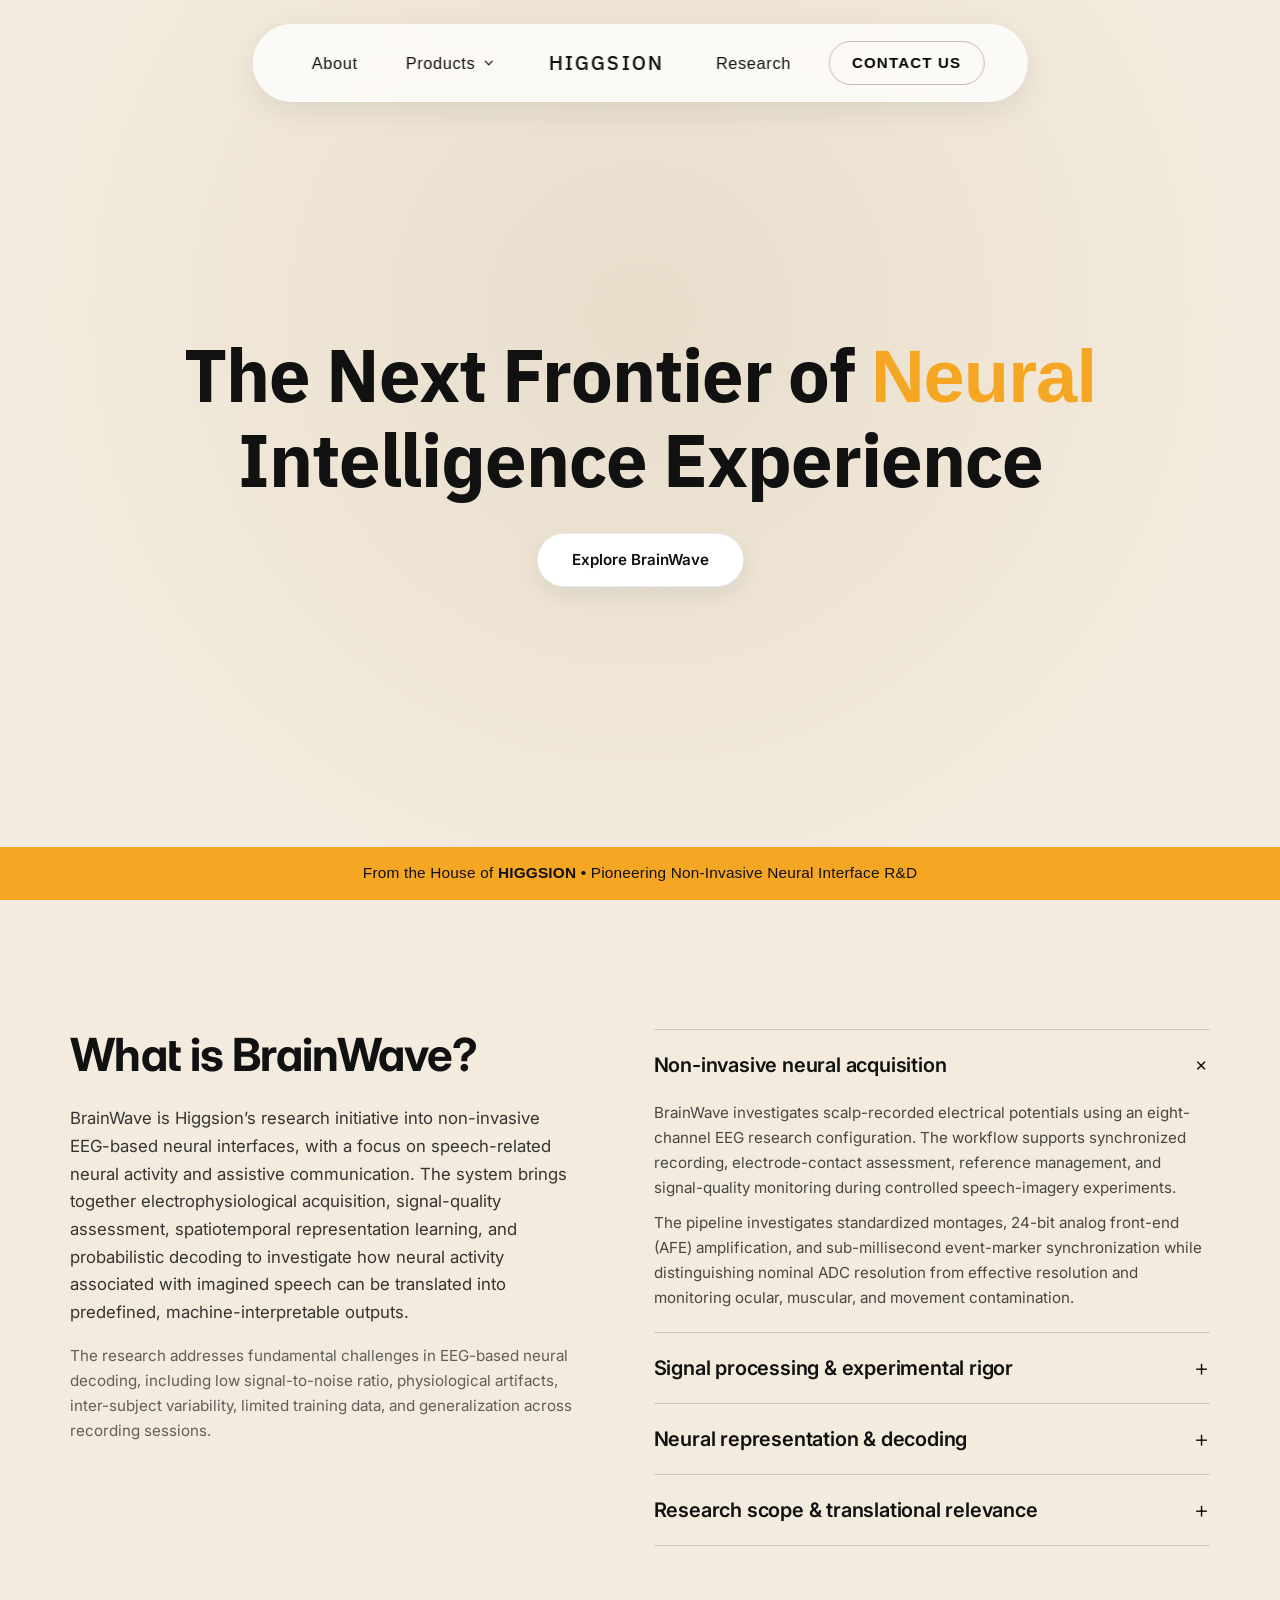
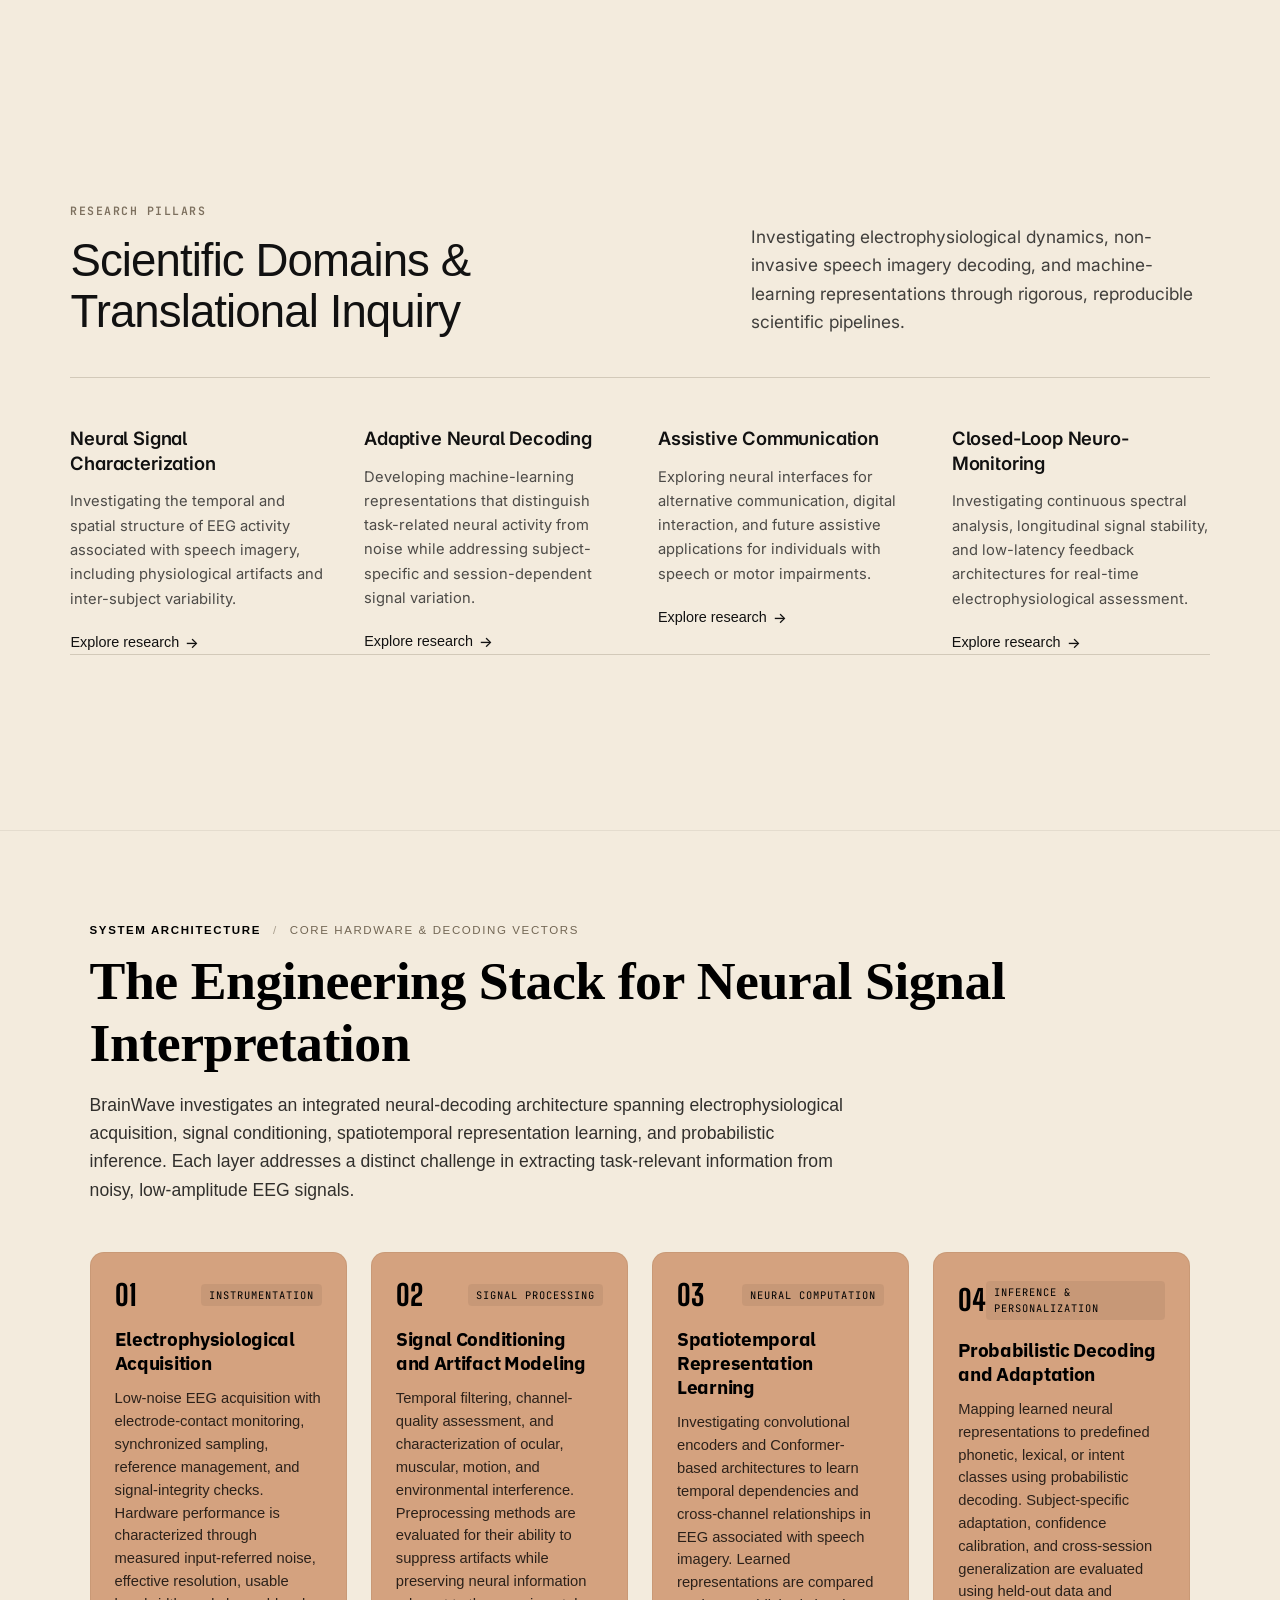
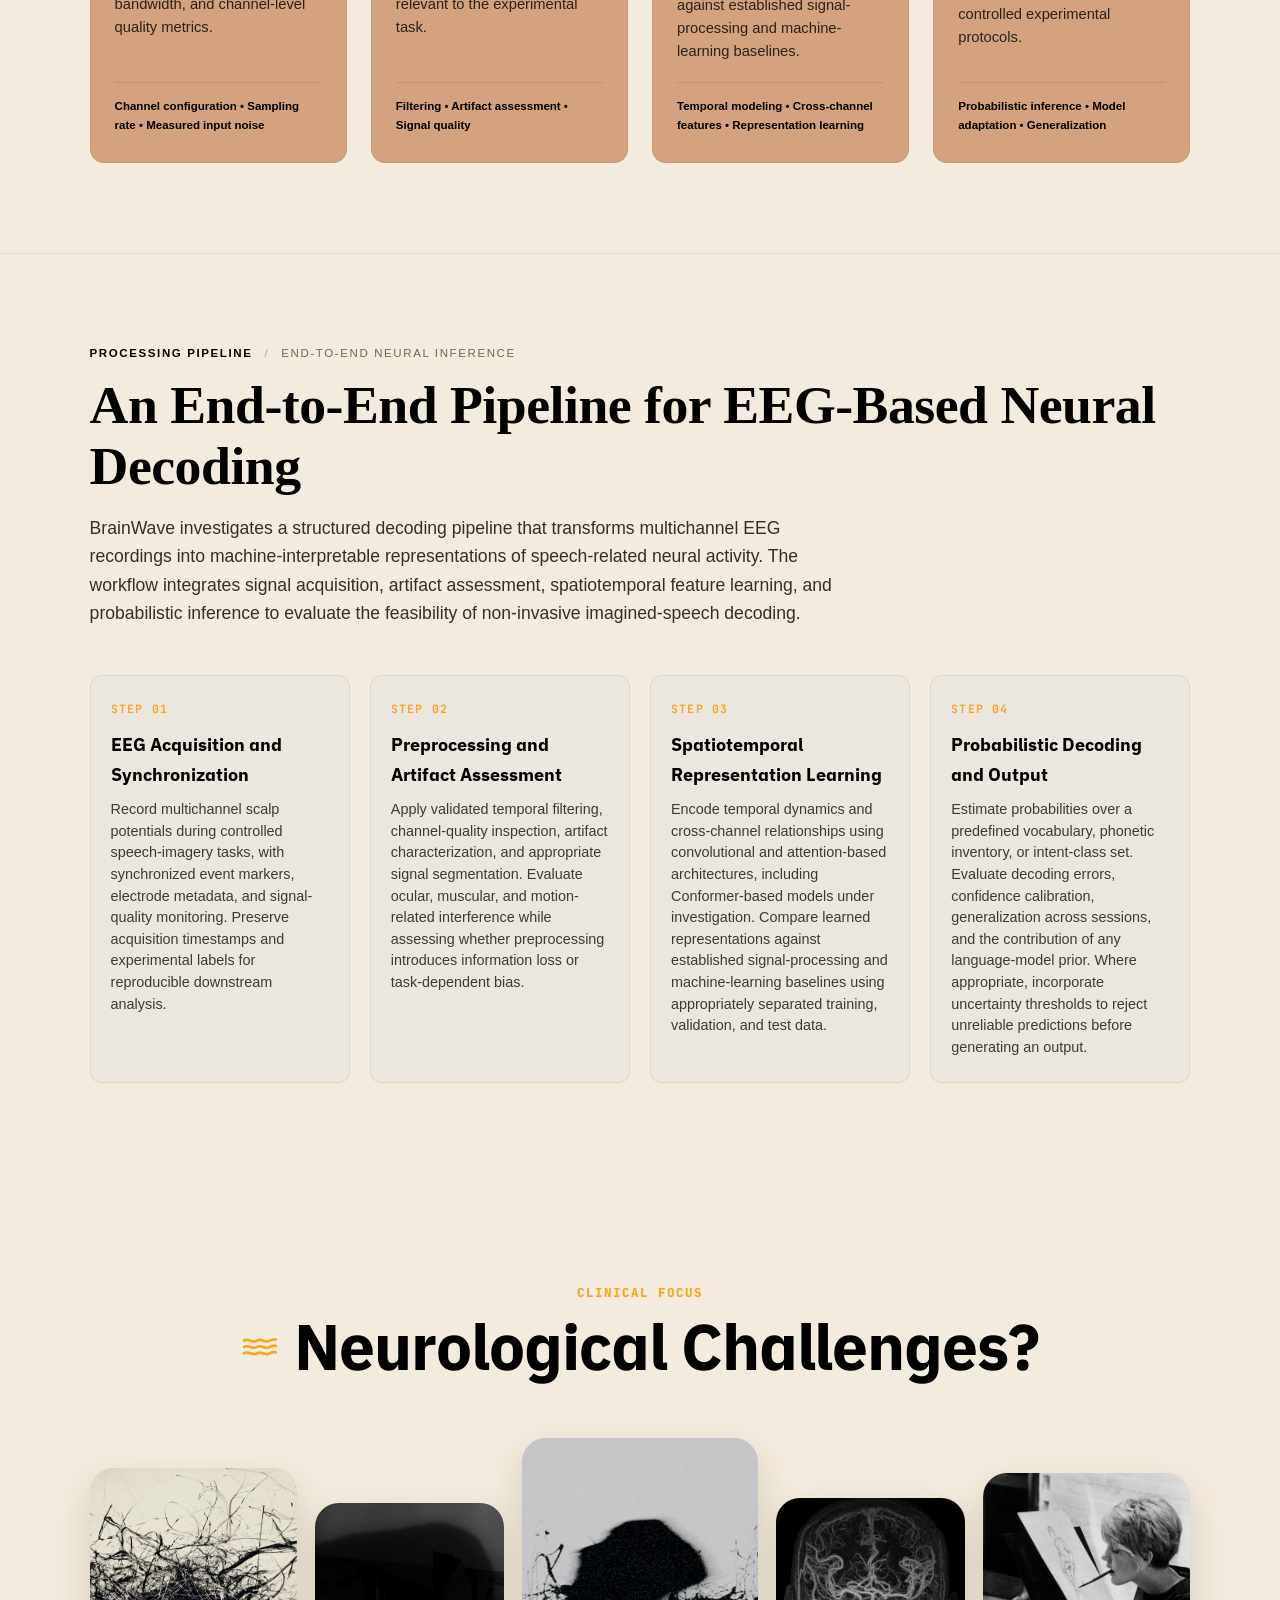
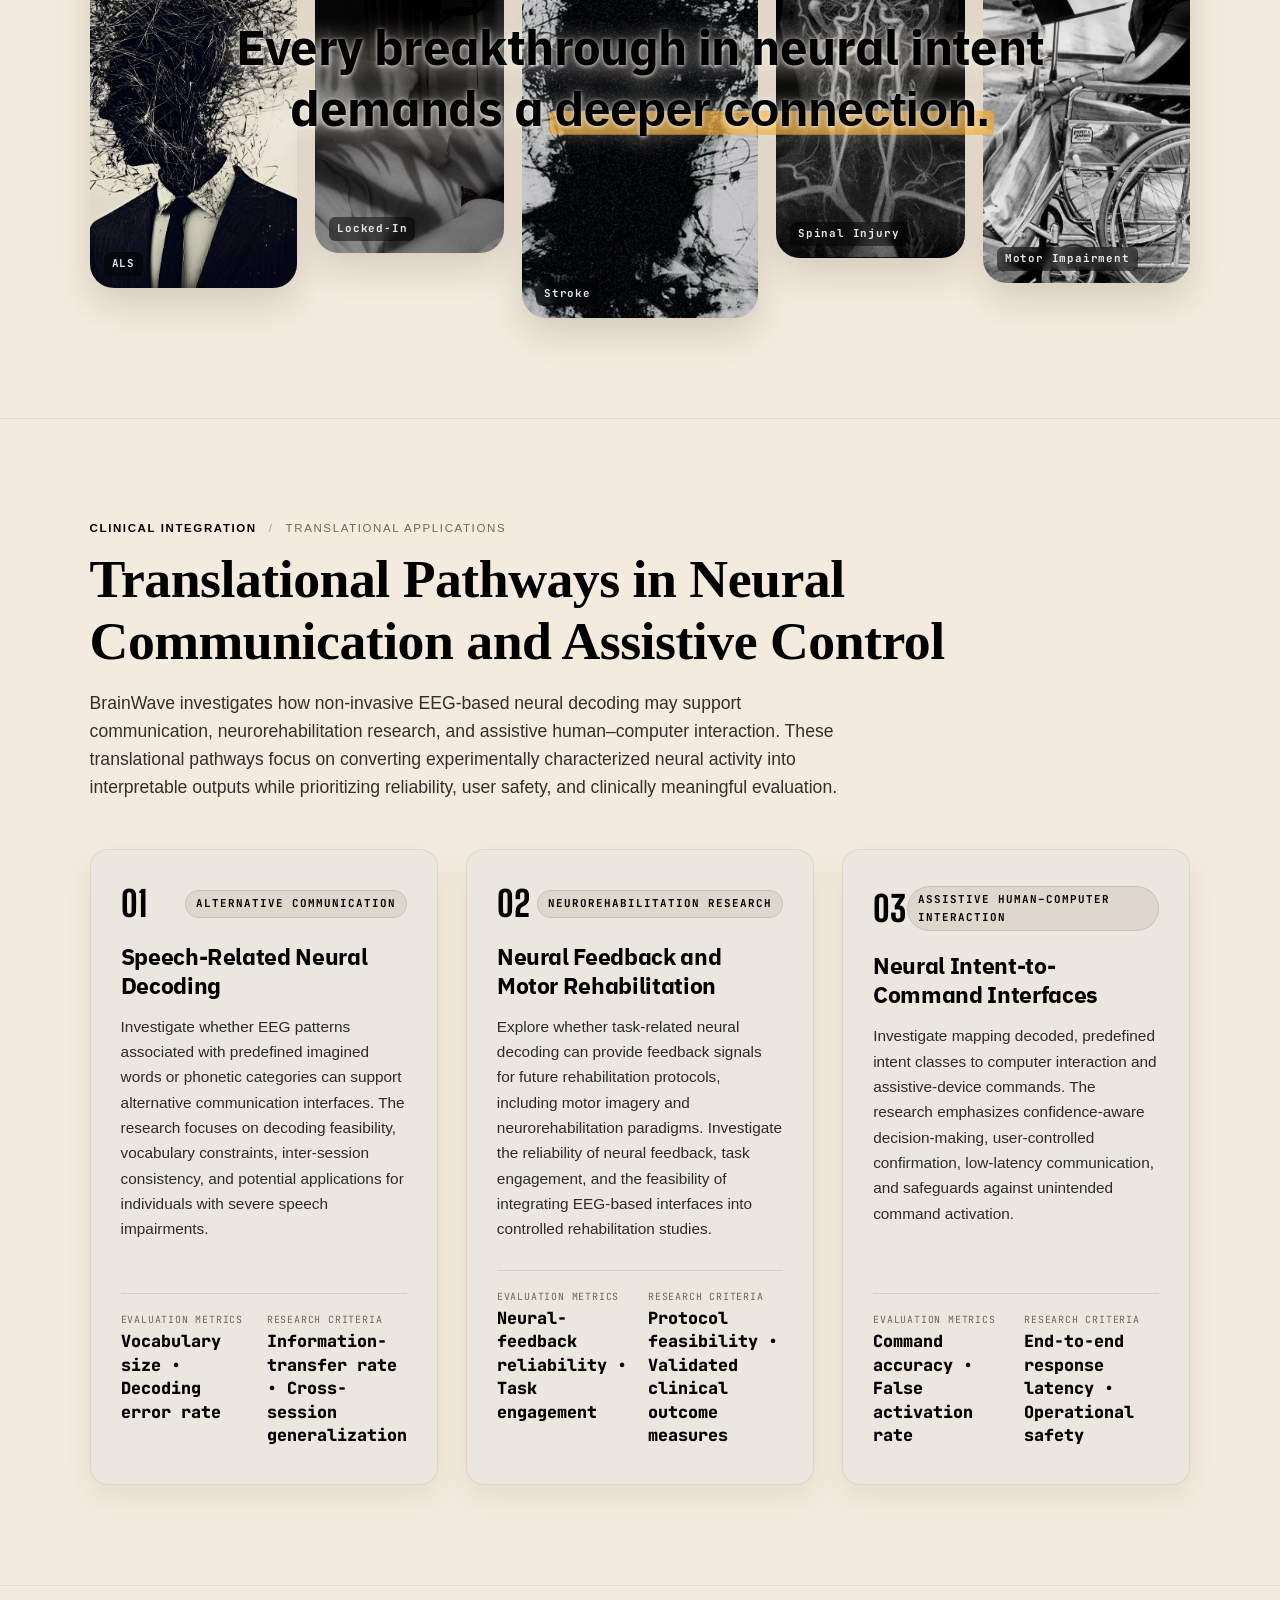
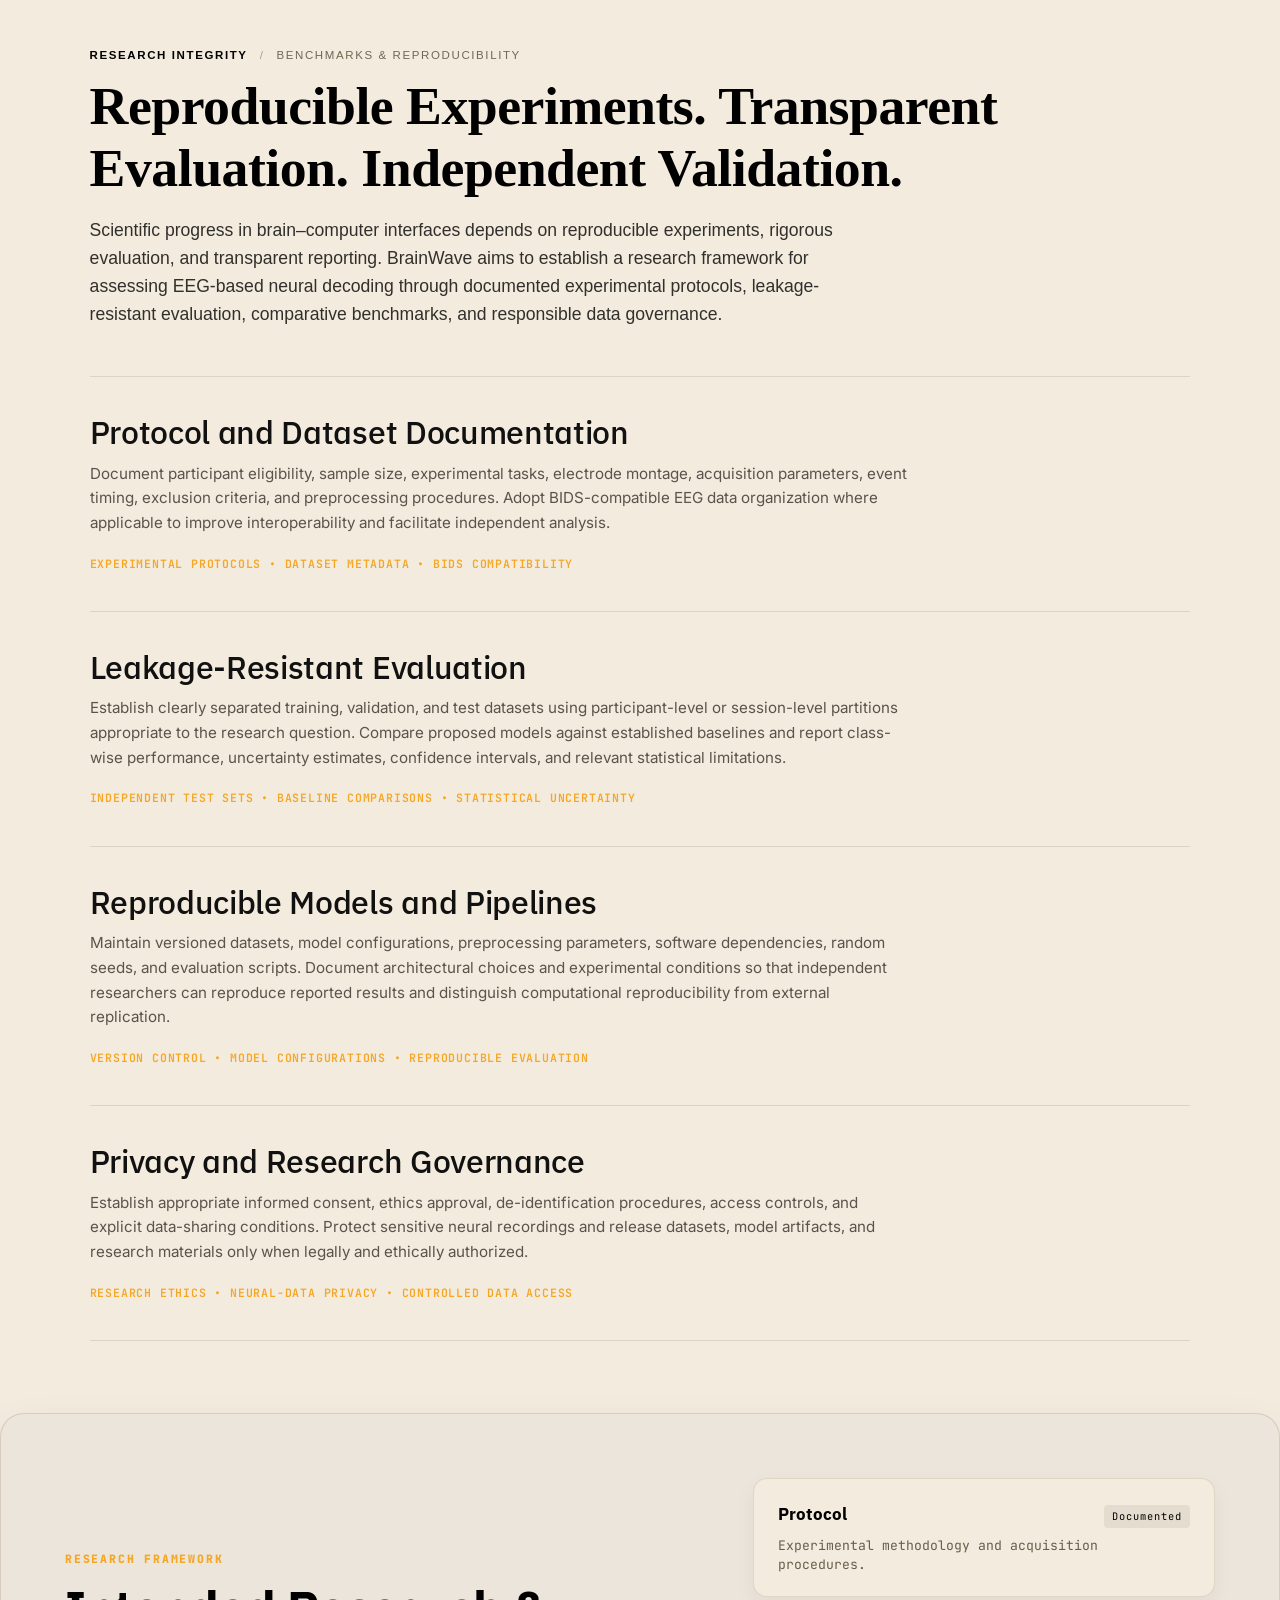
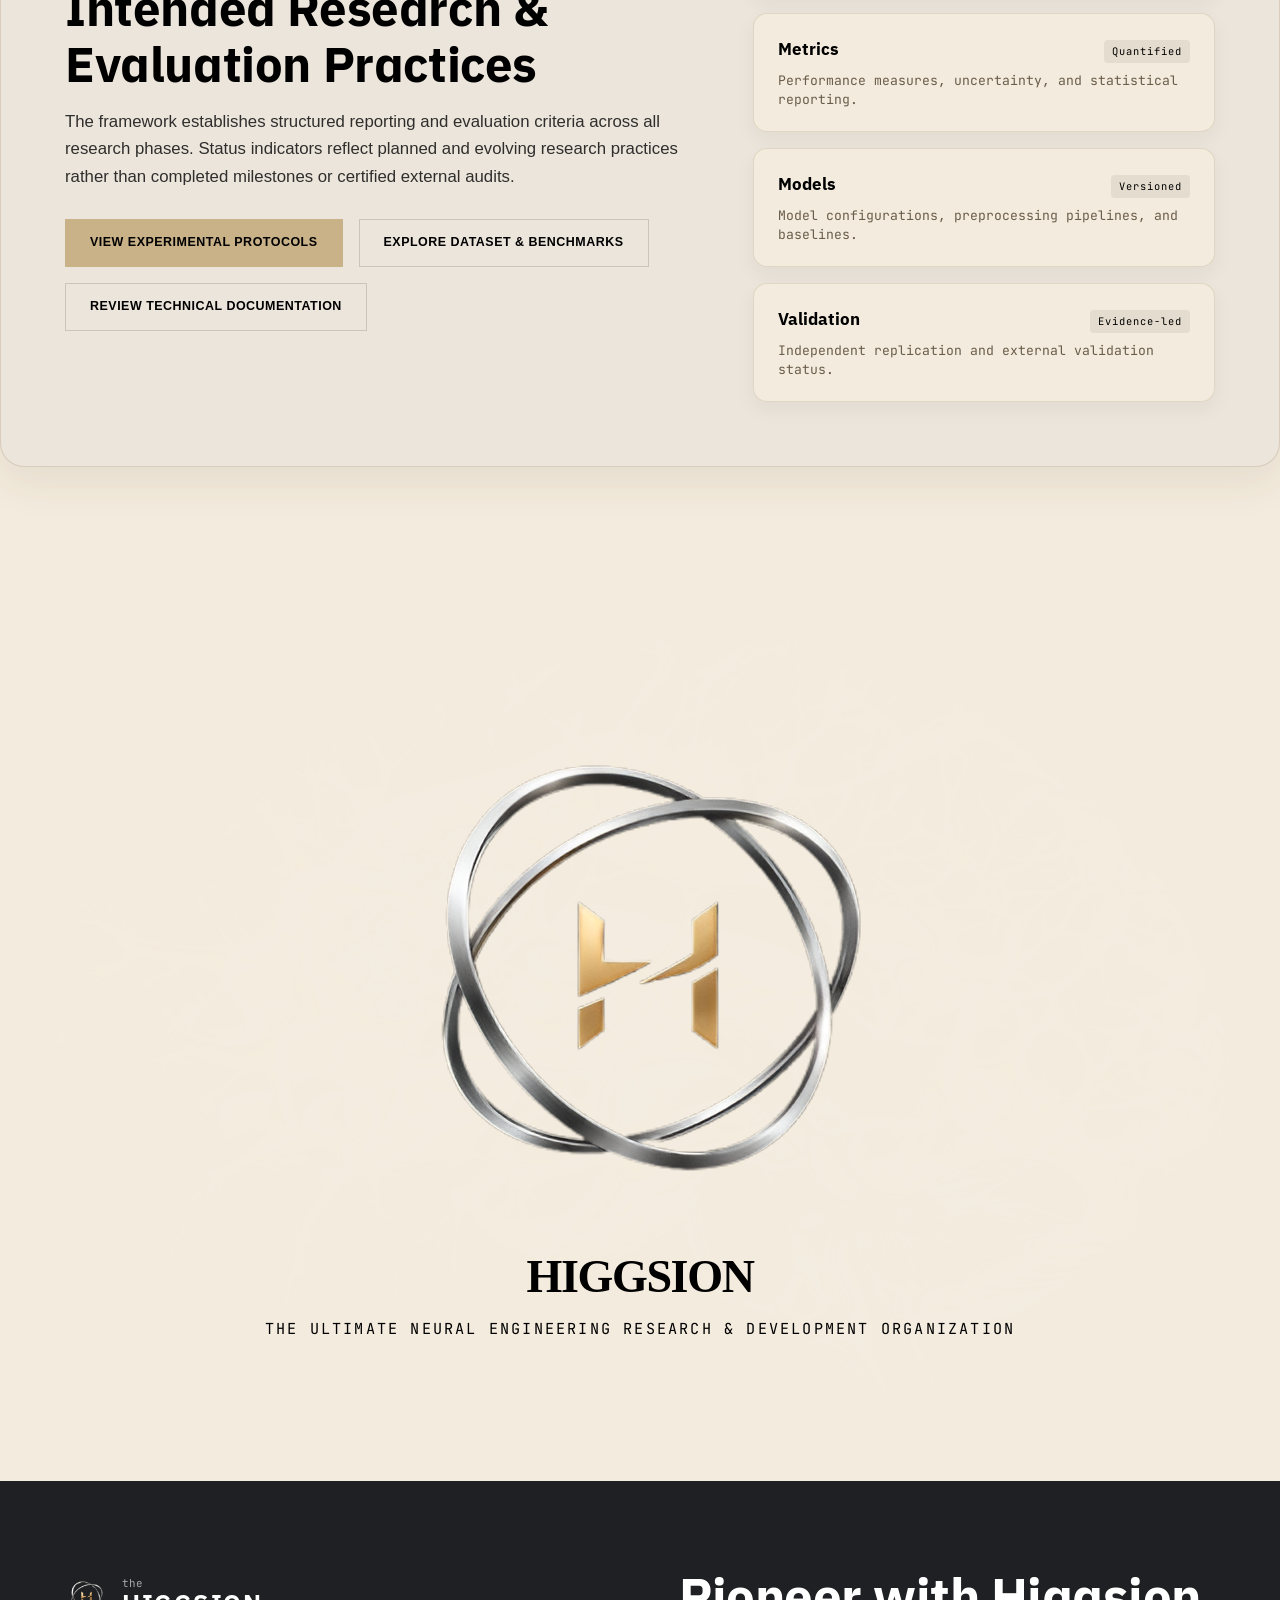
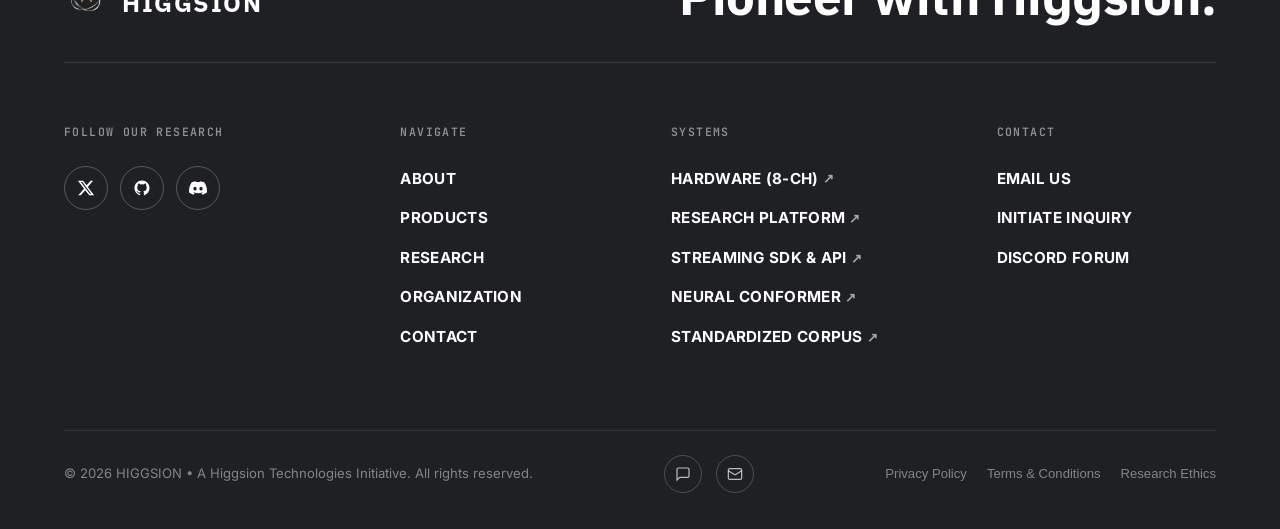
==== commit 9da849d5: "update13" ====
--- a/index.html
+++ b/index.html
@@ -437,52 +437,52 @@
 
                 <div class="pillars-quad-grid">
                     <!-- 01: Electrophysiological Acquisition -->
-                    <div class="pillar-feature-card">
-                        <div class="pillar-card-top">
+                    <div class="pillar-feature-card" style="background: #d4a27f !important; background-color: #d4a27f !important;">
+                        <div class="pillar-card-top" style="background: #d4a27f !important; background-color: #d4a27f !important;">
                             <span class="pillar-index">01</span>
                             <span class="pillar-tag-badge">INSTRUMENTATION</span>
                         </div>
-                        <h3 class="pillar-card-title">Electrophysiological Acquisition</h3>
-                        <p class="pillar-card-text">Low-noise EEG acquisition with electrode-contact monitoring, synchronized sampling, reference management, and signal-integrity checks. Hardware performance is characterized through measured input-referred noise, effective resolution, usable bandwidth, and channel-level quality metrics.</p>
+                        <h3 class="pillar-card-title" style="background: #d4a27f !important; background-color: #d4a27f !important;">Electrophysiological Acquisition</h3>
+                        <p class="pillar-card-text" style="background: #d4a27f !important; background-color: #d4a27f !important;">Low-noise EEG acquisition with electrode-contact monitoring, synchronized sampling, reference management, and signal-integrity checks. Hardware performance is characterized through measured input-referred noise, effective resolution, usable bandwidth, and channel-level quality metrics.</p>
                         <div class="pillar-spec-strip">
                             <span>Channel configuration &bull; Sampling rate &bull; Measured input noise</span>
                         </div>
                     </div>
 
                     <!-- 02: Signal Conditioning and Artifact Modeling -->
-                    <div class="pillar-feature-card">
-                        <div class="pillar-card-top">
+                    <div class="pillar-feature-card" style="background: #d4a27f !important; background-color: #d4a27f !important;">
+                        <div class="pillar-card-top" style="background: #d4a27f !important; background-color: #d4a27f !important;">
                             <span class="pillar-index">02</span>
                             <span class="pillar-tag-badge">SIGNAL PROCESSING</span>
                         </div>
-                        <h3 class="pillar-card-title">Signal Conditioning and Artifact Modeling</h3>
-                        <p class="pillar-card-text">Temporal filtering, channel-quality assessment, and characterization of ocular, muscular, motion, and environmental interference. Preprocessing methods are evaluated for their ability to suppress artifacts while preserving neural information relevant to the experimental task.</p>
+                        <h3 class="pillar-card-title" style="background: #d4a27f !important; background-color: #d4a27f !important;">Signal Conditioning and Artifact Modeling</h3>
+                        <p class="pillar-card-text" style="background: #d4a27f !important; background-color: #d4a27f !important;">Temporal filtering, channel-quality assessment, and characterization of ocular, muscular, motion, and environmental interference. Preprocessing methods are evaluated for their ability to suppress artifacts while preserving neural information relevant to the experimental task.</p>
                         <div class="pillar-spec-strip">
                             <span>Filtering &bull; Artifact assessment &bull; Signal quality</span>
                         </div>
                     </div>
 
                     <!-- 03: Spatiotemporal Representation Learning -->
-                    <div class="pillar-feature-card">
-                        <div class="pillar-card-top">
+                    <div class="pillar-feature-card" style="background: #d4a27f !important; background-color: #d4a27f !important;">
+                        <div class="pillar-card-top" style="background: #d4a27f !important; background-color: #d4a27f !important;">
                             <span class="pillar-index">03</span>
                             <span class="pillar-tag-badge">NEURAL COMPUTATION</span>
                         </div>
-                        <h3 class="pillar-card-title">Spatiotemporal Representation Learning</h3>
-                        <p class="pillar-card-text">Investigating convolutional encoders and Conformer-based architectures to learn temporal dependencies and cross-channel relationships in EEG associated with speech imagery. Learned representations are compared against established signal-processing and machine-learning baselines.</p>
+                        <h3 class="pillar-card-title" style="background: #d4a27f !important; background-color: #d4a27f !important;">Spatiotemporal Representation Learning</h3>
+                        <p class="pillar-card-text" style="background: #d4a27f !important; background-color: #d4a27f !important;">Investigating convolutional encoders and Conformer-based architectures to learn temporal dependencies and cross-channel relationships in EEG associated with speech imagery. Learned representations are compared against established signal-processing and machine-learning baselines.</p>
                         <div class="pillar-spec-strip">
                             <span>Temporal modeling &bull; Cross-channel features &bull; Representation learning</span>
                         </div>
                     </div>
 
                     <!-- 04: Probabilistic Decoding and Adaptation -->
-                    <div class="pillar-feature-card">
-                        <div class="pillar-card-top">
+                    <div class="pillar-feature-card" style="background: #d4a27f !important; background-color: #d4a27f !important;">
+                        <div class="pillar-card-top" style="background: #d4a27f !important; background-color: #d4a27f !important;">
                             <span class="pillar-index">04</span>
                             <span class="pillar-tag-badge">INFERENCE &amp; PERSONALIZATION</span>
                         </div>
-                        <h3 class="pillar-card-title">Probabilistic Decoding and Adaptation</h3>
-                        <p class="pillar-card-text">Mapping learned neural representations to predefined phonetic, lexical, or intent classes using probabilistic decoding. Subject-specific adaptation, confidence calibration, and cross-session generalization are evaluated using held-out data and controlled experimental protocols.</p>
+                        <h3 class="pillar-card-title" style="background: #d4a27f !important; background-color: #d4a27f !important;">Probabilistic Decoding and Adaptation</h3>
+                        <p class="pillar-card-text" style="background: #d4a27f !important; background-color: #d4a27f !important;">Mapping learned neural representations to predefined phonetic, lexical, or intent classes using probabilistic decoding. Subject-specific adaptation, confidence calibration, and cross-session generalization are evaluated using held-out data and controlled experimental protocols.</p>
                         <div class="pillar-spec-strip">
                             <span>Probabilistic inference &bull; Model adaptation &bull; Generalization</span>
                         </div>
--- a/style.css
+++ b/style.css
@@ -8229,3 +8229,38 @@
         font-size: 2.2rem !important;
     }
 }
+
+/* ==========================================================================
+   HOMEPAGE: ENGINEERING STACK CARDS ACCENT COLOR (#D2C3E1)
+   ========================================================================== */
+
+#software.section .software-card,
+#engineering-stack .software-card,
+.software-card {
+    background-color: #D2C3E1 !important;
+    background: #D2C3E1 !important;
+}
+
+/* Engineering Stack Cards Background Color - #bcd1ca */
+section[id*="software"] div[class*="card"],
+section[id*="stack"] div[class*="card"],
+section[id*="engineering"] div[class*="card"],
+.software-card,
+.stack-card,
+.arch-card,
+.software-grid > div {
+    background: #bcd1ca !important;
+    background-color: #bcd1ca !important;
+}
+
+/* Update Engineering Stack Cards to #d4a27f */
+section[id*="software"] div[class*="card"],
+section[id*="stack"] div[class*="card"],
+section[id*="engineering"] div[class*="card"],
+.software-card,
+.stack-card,
+.arch-card,
+.software-grid > div {
+    background: #d4a27f !important;
+    background-color: #d4a27f !important;
+}
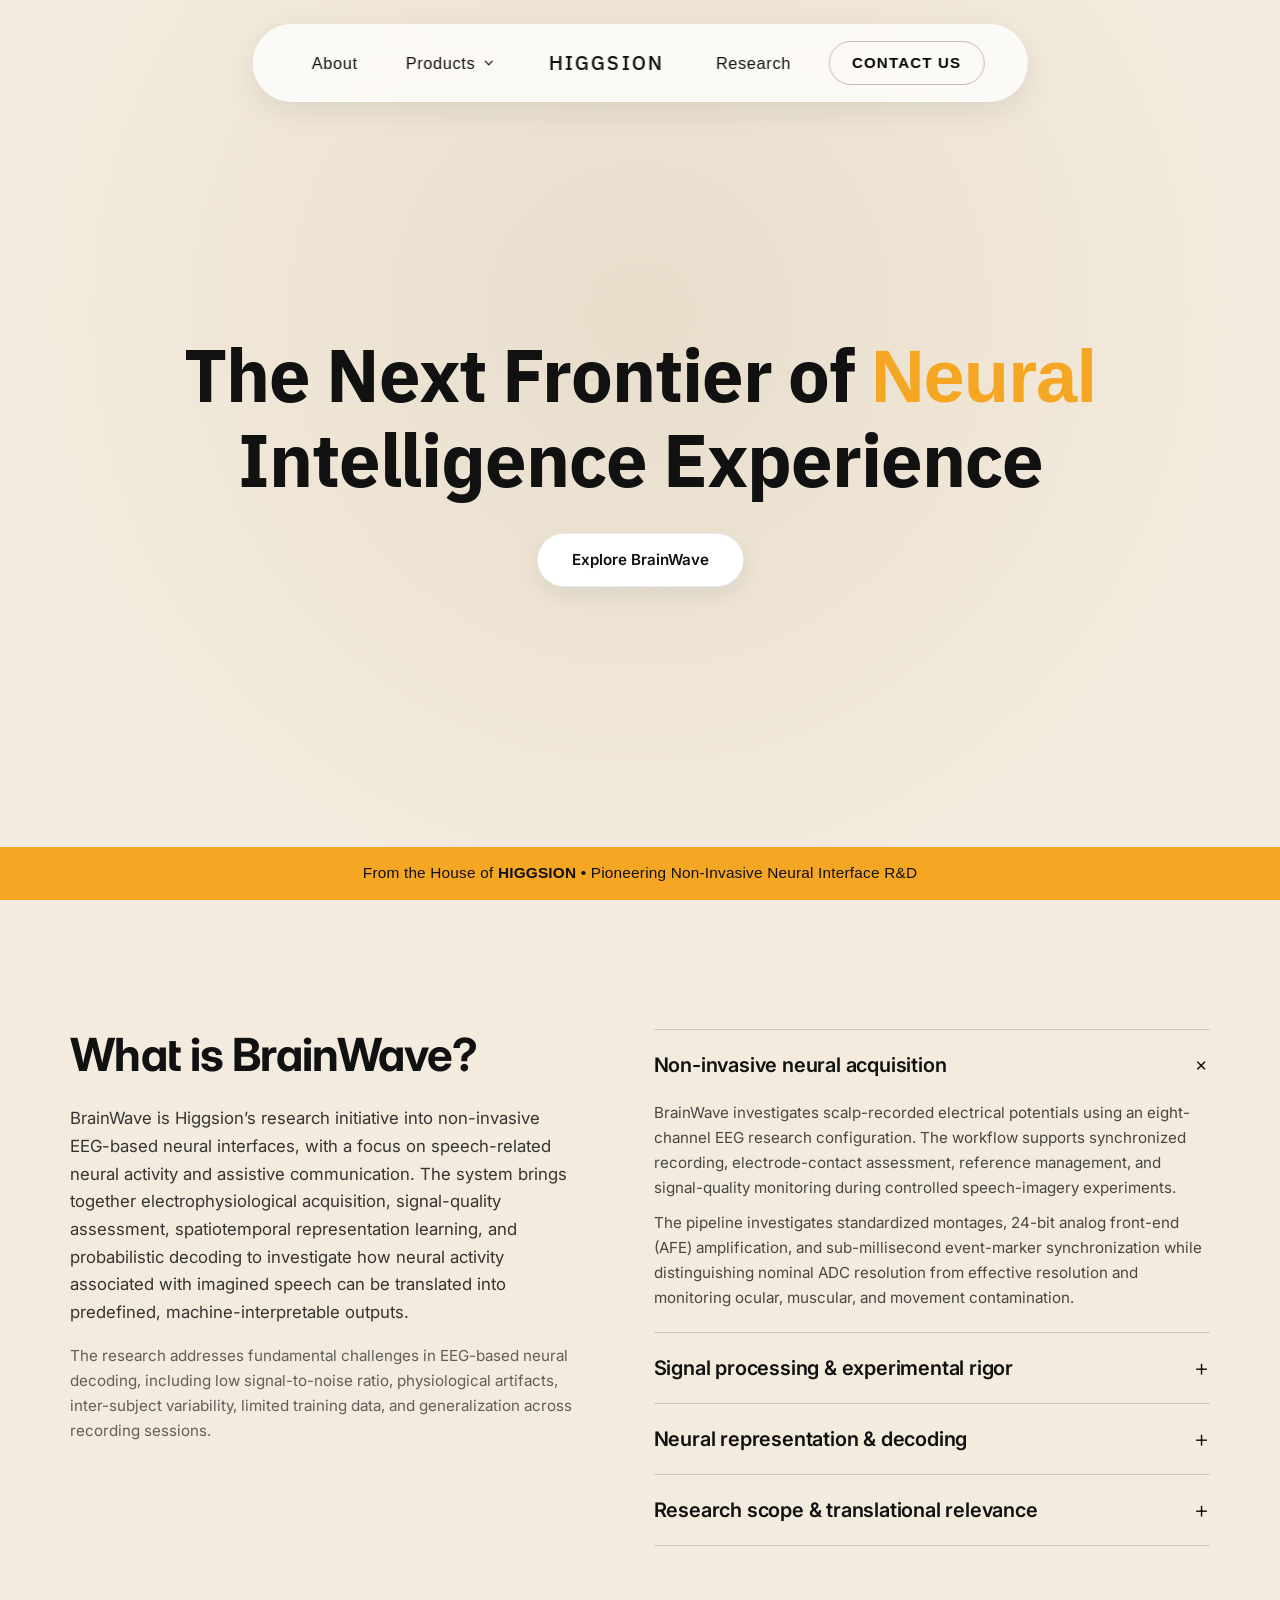
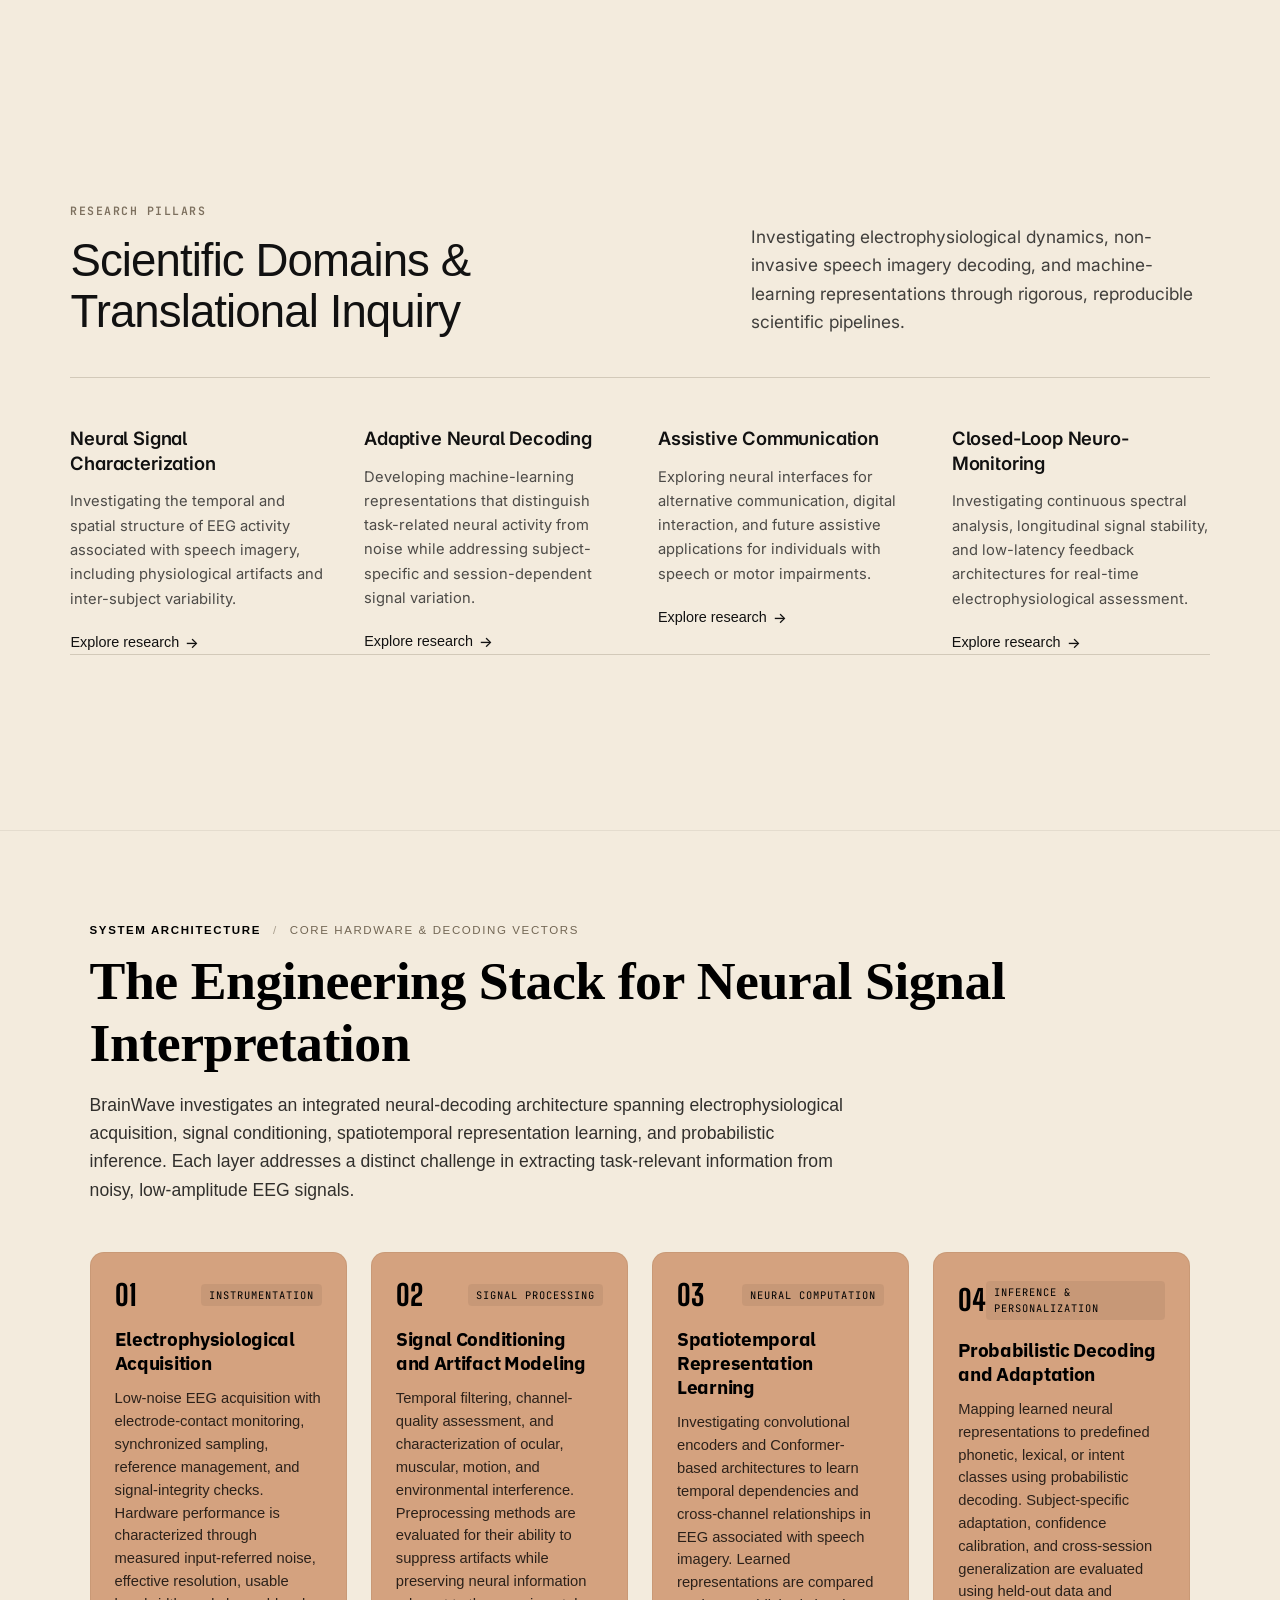
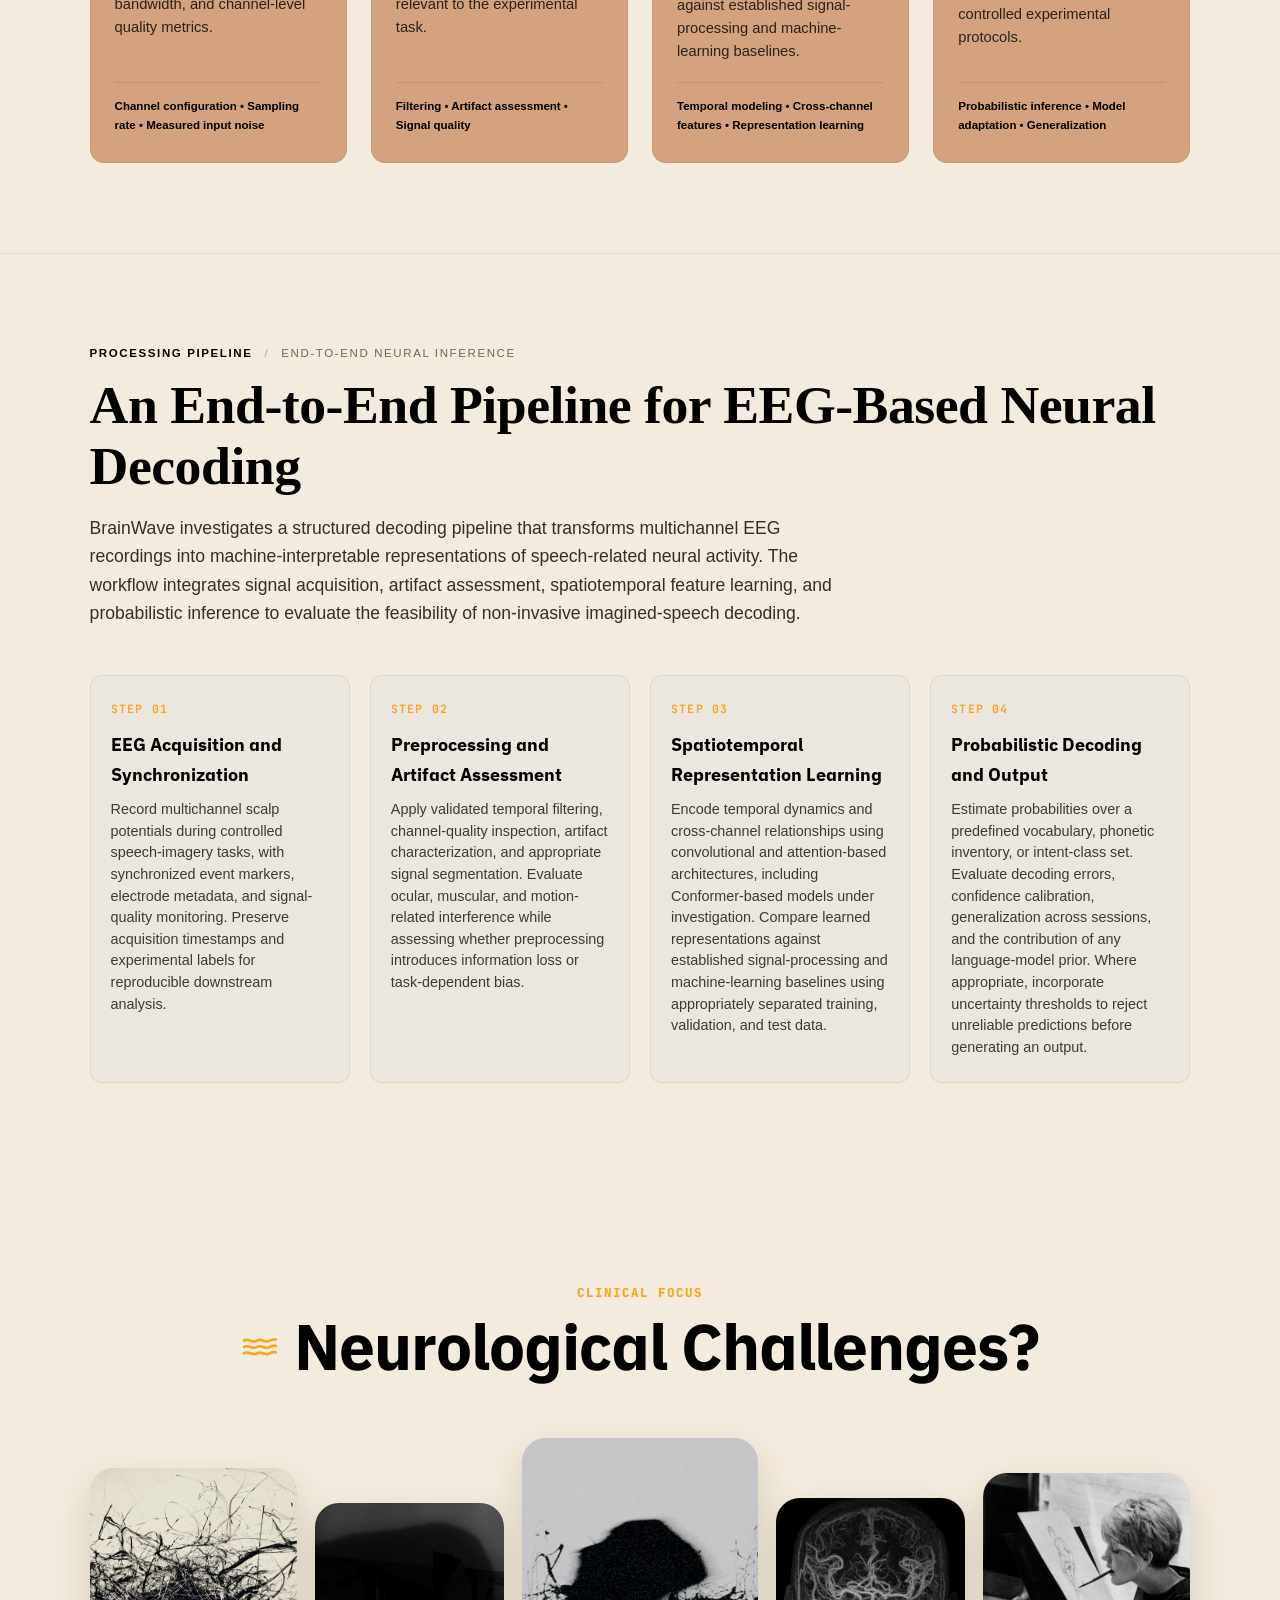
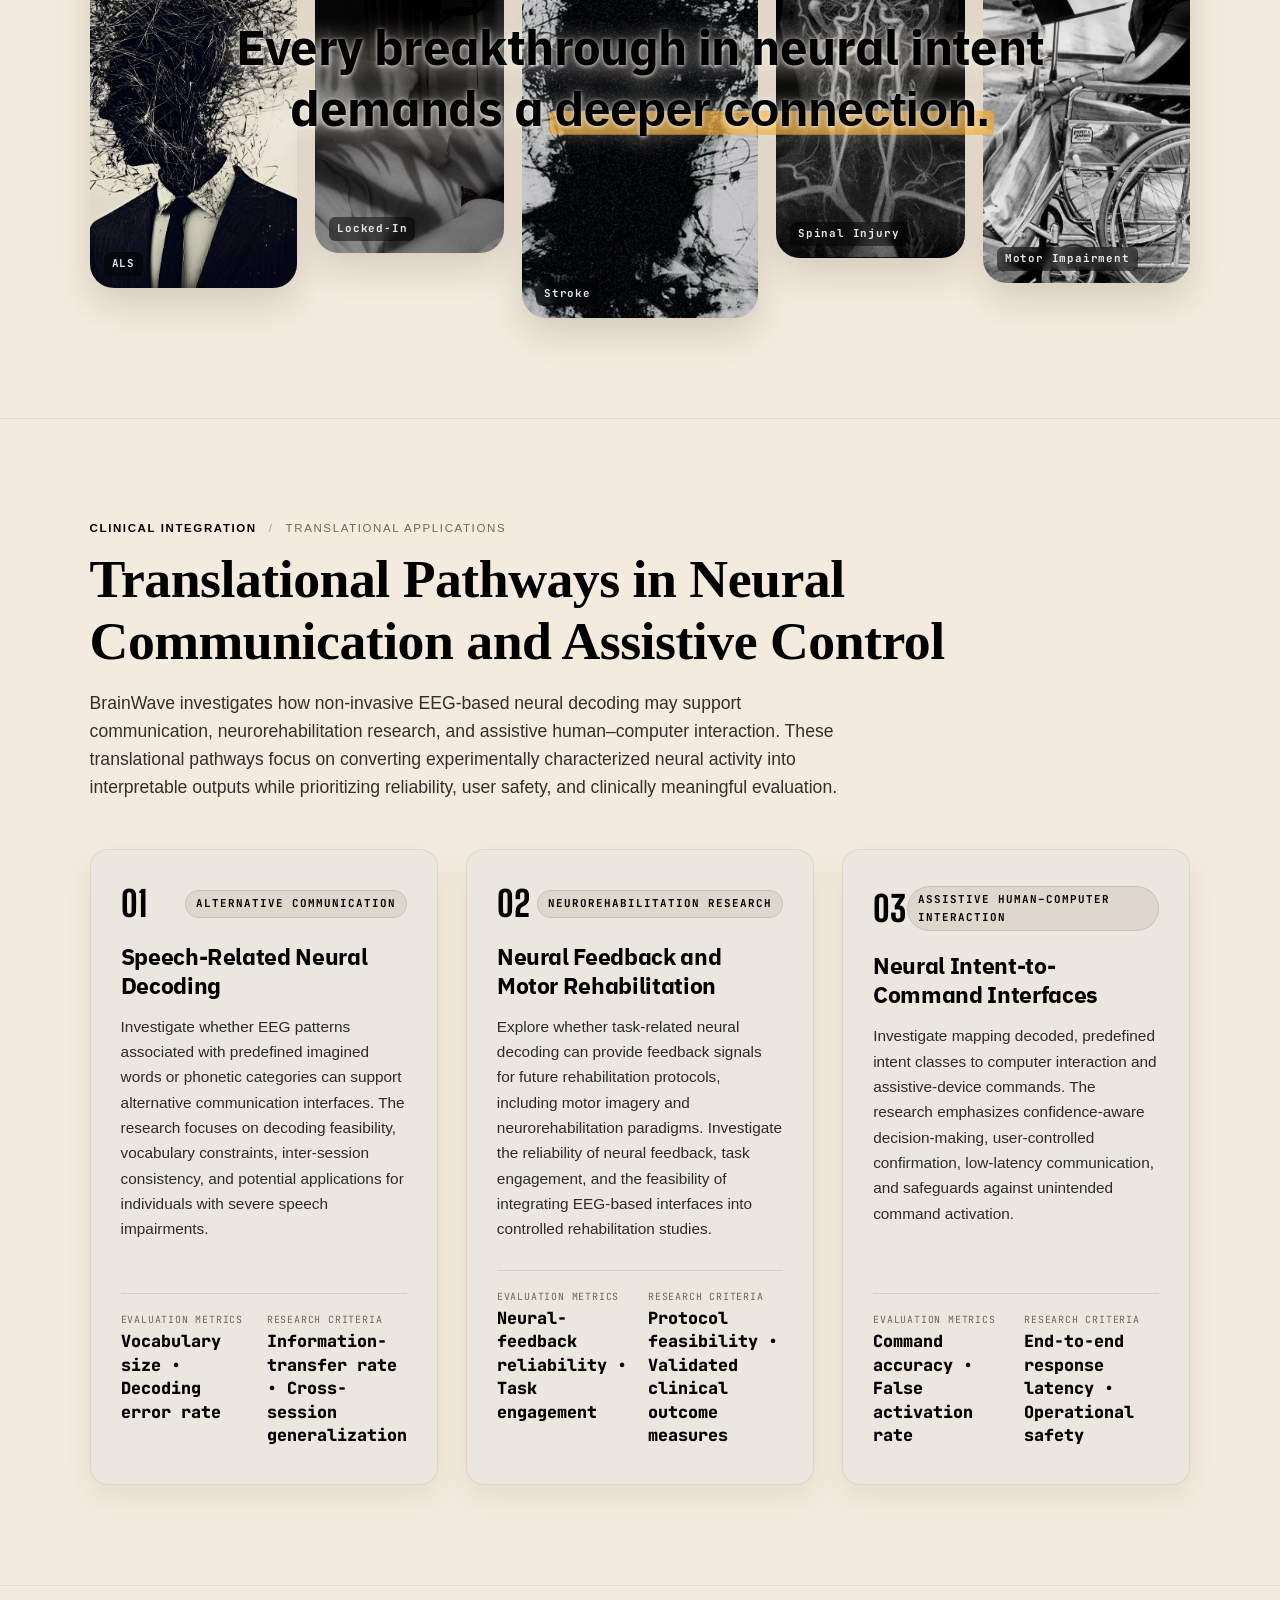
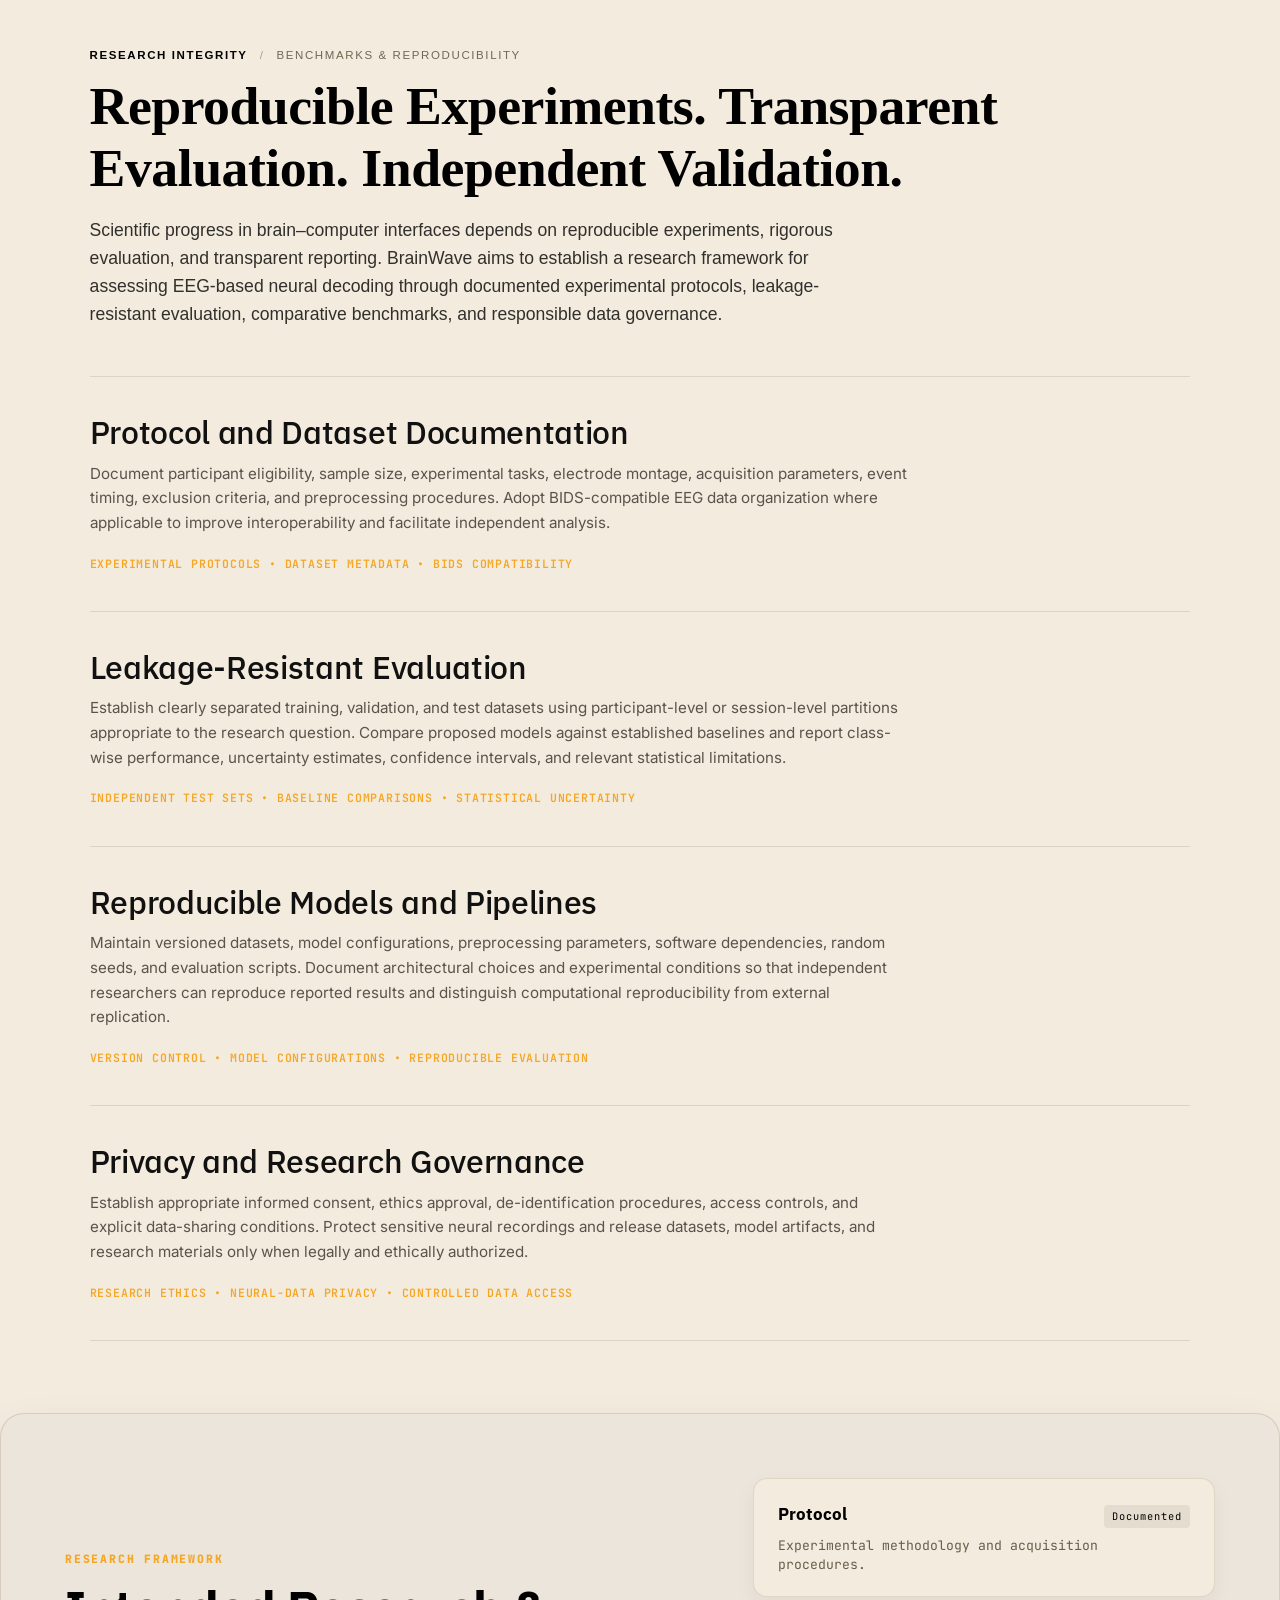
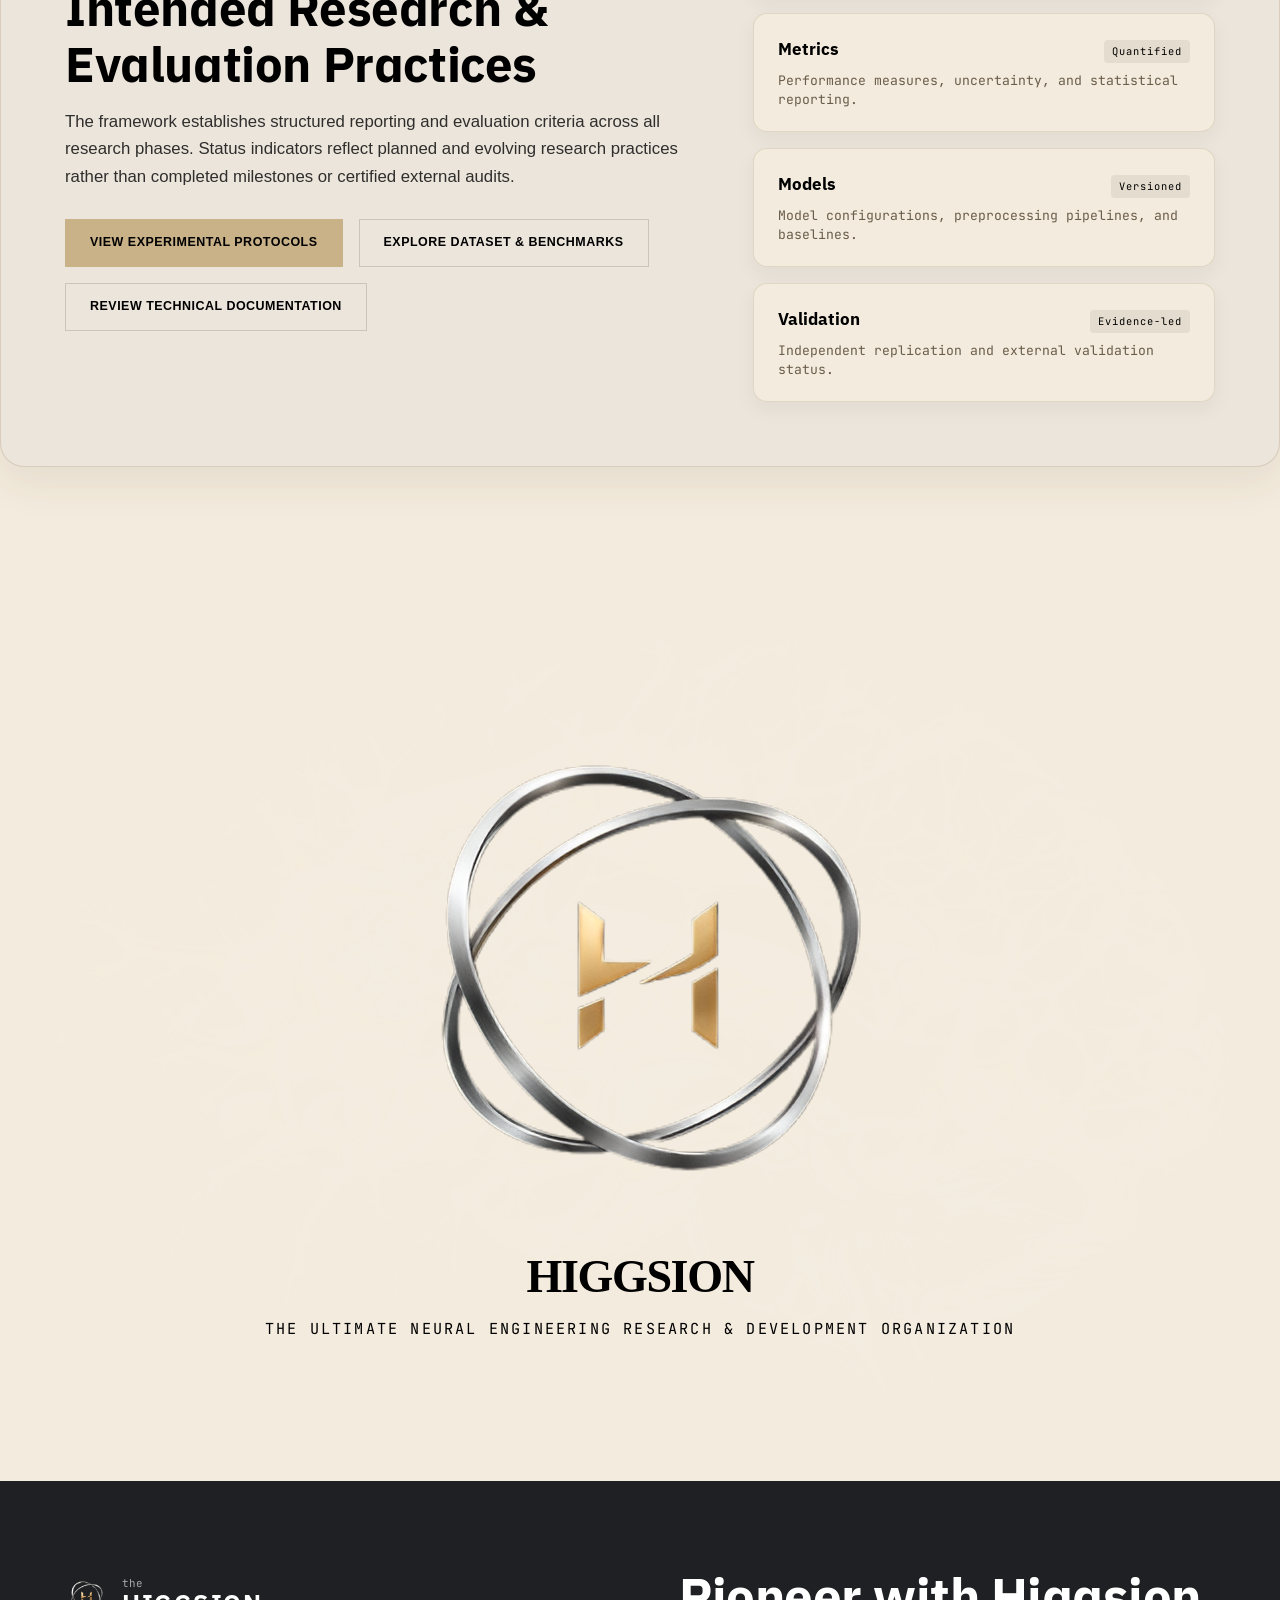
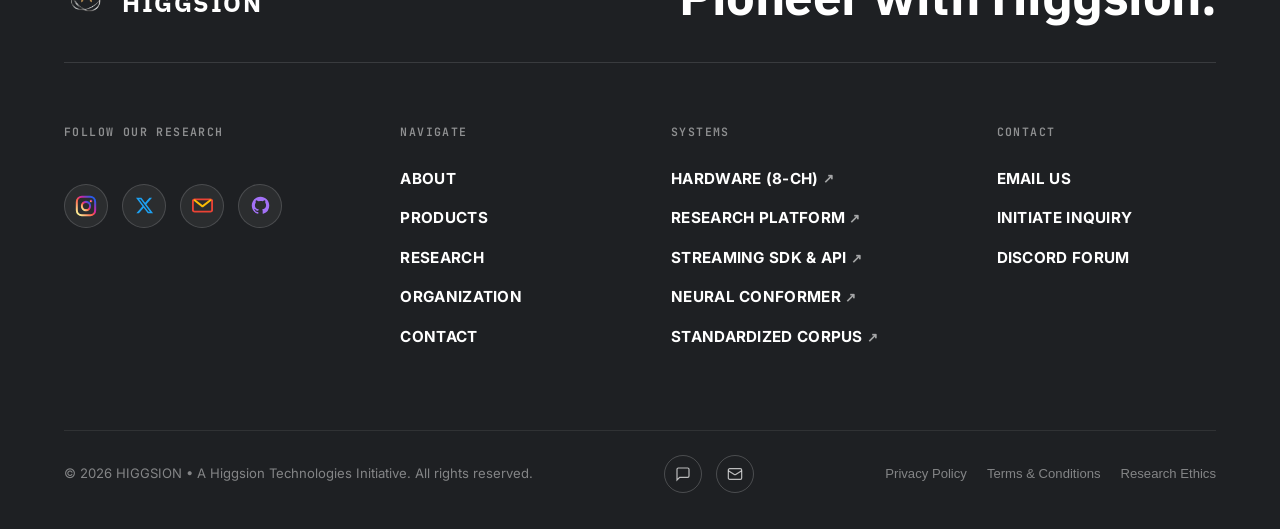
==== commit c5b5e7e8: "update14" ====
--- a/index.html
+++ b/index.html
@@ -807,17 +807,48 @@
                 
                 <div class="ref-footer-col col-social">
                     <span class="ref-col-label">Follow our research</span>
-                    <div class="ref-social-icons">
-                        <a href="https://x.com" target="_blank" rel="noopener" class="ref-circle-btn" aria-label="X (Twitter)">
-                            <svg viewBox="0 0 24 24" fill="currentColor"><path d="M18.244 2.25h3.308l-7.227 8.26 8.502 11.24H16.17l-5.214-6.817L4.99 21.75H1.68l7.73-8.835L1.254 2.25H8.08l4.713 6.231zm-1.161 17.52h1.833L7.084 4.126H5.117z"/></svg>
-                        </a>
-                        <a href="https://github.com" target="_blank" rel="noopener" class="ref-circle-btn" aria-label="GitHub">
-                            <svg viewBox="0 0 24 24" fill="currentColor"><path d="M12 2C6.477 2 2 6.484 2 12.017c0 4.425 2.865 8.18 6.839 9.504.5.092.682-.217.682-.483 0-.237-.008-.868-.013-1.703-2.782.605-3.369-1.343-3.369-1.343-.454-1.158-1.11-1.466-1.11-1.466-.908-.62.069-.608.069-.608 1.003.07 1.53 1.032 1.53 1.032.892 1.53 2.341 1.088 2.91.832.092-.647.35-1.088.636-1.338-2.22-.253-4.555-1.113-4.555-4.951 0-1.093.39-1.988 1.029-2.688-.103-.253-.446-1.272.098-2.65 0 0 .84-.27 2.75 1.026A9.564 9.564 0 0112 6.844c.85.004 1.705.115 2.504.337 1.909-1.296 2.747-1.027 2.747-1.027.546 1.379.202 2.398.1 2.651.64.7 1.028 1.595 1.028 2.688 0 3.848-2.339 4.695-4.566 4.943.359.309.678.92.678 1.855 0 1.338-.012 2.419-.012 2.747 0 .268.18.58.688.482A10.019 10.019 0 0022 12.017C22 6.484 17.522 2 12 2z"/></svg>
-                        </a>
-                        <a href="https://discord.com" target="_blank" rel="noopener" class="ref-circle-btn" aria-label="Discord">
-                            <svg viewBox="0 0 24 24" fill="currentColor"><path d="M20.317 4.37a19.791 19.791 0 00-4.885-1.515.074.074 0 00-.079.037c-.21.375-.444.864-.608 1.25a18.27 18.27 0 00-5.487 0 12.64 12.64 0 00-.617-1.25.077.077 0 00-.079-.037A19.736 19.736 0 003.677 4.37a.07.07 0 00-.032.027C.533 9.046-.32 13.58.099 18.057a.082.082 0 00.031.057 19.9 19.9 0 005.993 3.03.078.078 0 00.084-.028c.462-.63.874-1.295 1.226-1.994.021-.041.001-.09-.041-.106a13.107 13.107 0 01-1.872-.892.077.077 0 01-.008-.128 10.2 10.2 0 00.372-.292.074.074 0 01.077-.01c3.929 1.793 8.18 1.793 12.061 0a.074.074 0 01.078.01c.12.098.246.198.373.292a.077.077 0 01-.006.127 12.299 12.299 0 01-1.873.893.077.077 0 00-.041.107c.36.698.772 1.362 1.225 1.993a.076.076 0 00.084.028 19.839 19.839 0 006.002-3.03.077.077 0 00.032-.054c.5-5.177-.838-9.674-3.549-13.66a.061.061 0 00-.031-.028zM8.02 15.33c-1.183 0-2.157-1.085-2.157-2.419 0-1.333.956-2.419 2.157-2.419 1.21 0 2.176 1.096 2.157 2.42 0 1.333-.956 2.418-2.157 2.418zm7.975 0c-1.183 0-2.157-1.085-2.157-2.419 0-1.333.955-2.419 2.157-2.419 1.21 0 2.176 1.096 2.157 2.42 0 1.333-.946 2.418-2.157 2.418z"/></svg>
-                        </a>
-                    </div>
+                    <!-- COLORFUL SOCIAL ICONS -->
+<div class="footer-social-links" style="display: flex !important; gap: 14px !important; margin-top: 18px !important; align-items: center !important;">
+    <!-- Instagram: Official Multi-stop Radial/Linear Gradient -->
+    <a href="https://instagram.com" target="_blank" rel="noopener noreferrer" style="display: inline-flex !important; align-items: center !important; justify-content: center !important; width: 44px !important; height: 44px !important; border-radius: 50% !important; background: rgba(255,255,255,0.06) !important; border: 1px solid rgba(255,255,255,0.15) !important; text-decoration: none !important;">
+        <svg width="22" height="22" viewBox="0 0 24 24" fill="none" style="display: block !important;">
+            <defs>
+                <linearGradient id="igGradientDirect" x1="0%" y1="100%" x2="100%" y2="0%">
+                    <stop offset="0%" stop-color="#fdf497"/>
+                    <stop offset="5%" stop-color="#fdf497"/>
+                    <stop offset="45%" stop-color="#fd5949"/>
+                    <stop offset="60%" stop-color="#d6249f"/>
+                    <stop offset="90%" stop-color="#285AEB"/>
+                </linearGradient>
+            </defs>
+            <rect x="2" y="2" width="20" height="20" rx="5.5" stroke="url(#igGradientDirect)" stroke-width="2.2"/>
+            <circle cx="12" cy="12" r="4.5" stroke="url(#igGradientDirect)" stroke-width="2.2"/>
+            <circle cx="17.5" cy="6.5" r="1.4" fill="url(#igGradientDirect)"/>
+        </svg>
+    </a>
+
+    <!-- X / Twitter: Electric Twitter Cyan -->
+    <a href="https://x.com" target="_blank" rel="noopener noreferrer" style="display: inline-flex !important; align-items: center !important; justify-content: center !important; width: 44px !important; height: 44px !important; border-radius: 50% !important; background: rgba(255,255,255,0.06) !important; border: 1px solid rgba(255,255,255,0.15) !important; text-decoration: none !important;">
+        <svg width="19" height="19" viewBox="0 0 24 24" fill="#1DA1F2" style="display: block !important;">
+            <path d="M18.244 2.25h3.308l-7.227 8.26 8.502 11.24H16.17l-5.214-6.817L4.99 21.75H1.68l7.73-8.835L1.254 2.25H8.08l4.713 6.231zm-1.161 17.52h1.833L7.084 4.126H5.117z"/>
+        </svg>
+    </a>
+
+    <!-- Email: Google Gmail Red & Yellow -->
+    <a href="mailto:contact@higgsion.com" style="display: inline-flex !important; align-items: center !important; justify-content: center !important; width: 44px !important; height: 44px !important; border-radius: 50% !important; background: rgba(255,255,255,0.06) !important; border: 1px solid rgba(255,255,255,0.15) !important; text-decoration: none !important;">
+        <svg width="21" height="21" viewBox="0 0 24 24" fill="none" style="display: block !important;">
+            <path d="M3 5h18c1.1 0 2 .9 2 2v10c0 1.1-.9 2-2 2H3c-1.1 0-2-.9-2-2V7c0-1.1.9-2 2-2z" stroke="#EA4335" stroke-width="2.2" stroke-linecap="round" stroke-linejoin="round"/>
+            <path d="M3 6l9 7 9-7" stroke="#FBBC05" stroke-width="2.2" stroke-linecap="round" stroke-linejoin="round"/>
+        </svg>
+    </a>
+
+    <!-- GitHub: Purple Octocat -->
+    <a href="https://github.com" target="_blank" rel="noopener noreferrer" style="display: inline-flex !important; align-items: center !important; justify-content: center !important; width: 44px !important; height: 44px !important; border-radius: 50% !important; background: rgba(255,255,255,0.06) !important; border: 1px solid rgba(255,255,255,0.15) !important; text-decoration: none !important;">
+        <svg width="21" height="21" viewBox="0 0 24 24" fill="#A371F7" style="display: block !important;">
+            <path fill-rule="evenodd" clip-rule="evenodd" d="M12 2C6.477 2 2 6.484 2 12.017c0 4.425 2.865 8.18 6.839 9.504.5.092.682-.217.682-.483 0-.237-.008-.868-.013-1.703-2.782.605-3.369-1.343-3.369-1.343-.454-1.158-1.11-1.466-1.11-1.466-.908-.62.069-.608.069-.608 1.003.07 1.53 1.032 1.53 1.032.892 1.53 2.341 1.088 2.91.832.092-.647.35-1.088.636-1.338-2.22-.253-4.555-1.113-4.555-4.951 0-1.093.39-1.988 1.029-2.688-.103-.253-.446-1.272.098-2.65 0 0 .84-.27 2.75 1.026A9.564 9.564 0 0112 6.844c.85.004 1.705.115 2.504.337 1.909-1.296 2.747-1.027 2.747-1.027.546 1.379.202 2.398.1 2.651.64.7 1.028 1.595 1.028 2.688 0 3.848-2.339 4.695-4.566 4.943.359.309.678.92.678 1.855 0 1.338-.012 2.419-.012 2.747 0 .268.18.58.688.482A10.019 10.019 0 0022 12.017C22 6.484 17.522 2 12 2z"/>
+        </svg>
+    </a>
+</div>
                 </div>
 
                 <div class="ref-footer-col">
--- a/style.css
+++ b/style.css
@@ -8264,3 +8264,86 @@
     background: #d4a27f !important;
     background-color: #d4a27f !important;
 }
+
+/* Force colorful appearance for social buttons */
+.footer-social-links a svg,
+.footer-social-links svg {
+    filter: none !important;
+    opacity: 1 !important;
+}
+
+.footer-social-links a:hover {
+    transform: translateY(-2px) !important;
+    background: rgba(255, 255, 255, 0.12) !important;
+}
+
+/* ==========================================================================
+   SECTION 4: BIOMARKERS CAPSULE TAB BUTTONS (MATCHING SECTION 2)
+   ========================================================================== */
+
+.capsule-tab-btn-bio {
+    border-radius: 9999px !important;
+    padding: 14px 28px !important;
+    font-family: var(--font-display), Georgia, serif !important;
+    font-size: 1.15rem !important;
+    font-weight: 500 !important;
+    color: #000000 !important;
+    background: rgba(255, 255, 255, 0.45) !important;
+    backdrop-filter: blur(12px) !important;
+    -webkit-backdrop-filter: blur(12px) !important;
+    border: 1px solid rgba(255, 255, 255, 0.6) !important;
+    box-shadow: 0 4px 15px rgba(0, 0, 0, 0.03) !important;
+    cursor: pointer !important;
+    transition: all 0.25s ease !important;
+}
+
+.capsule-tab-btn-bio:hover {
+    background: rgba(210, 195, 225, 0.4) !important;
+    border-color: rgba(210, 195, 225, 0.8) !important;
+    transform: translateY(-1px) !important;
+}
+
+.capsule-tab-btn-bio.active {
+    background: #D2C3E1 !important;
+    color: #000000 !important;
+    border-color: #BBA6CF !important;
+    box-shadow: 0 6px 20px rgba(187, 166, 207, 0.35) !important;
+}
+
+/* Section 4 Capsule Tabs Matching Reference */
+.capsule-tab-btn-bio {
+    border-radius: 9999px !important;
+    padding: 12px 26px !important;
+    font-family: var(--font-ui), -apple-system, BlinkMacSystemFont, "Segoe UI", sans-serif !important;
+    font-size: 0.95rem !important;
+    font-weight: 500 !important;
+    color: #111111 !important;
+    background: rgba(255, 255, 255, 0.45) !important;
+    border: 1px solid rgba(255, 255, 255, 0.6) !important;
+    cursor: pointer !important;
+    transition: all 0.2s ease !important;
+}
+
+.capsule-tab-btn-bio:hover {
+    background: rgba(210, 195, 225, 0.35) !important;
+}
+
+.capsule-tab-btn-bio.active {
+    background: #D2C3E1 !important;
+    border-color: #BBA6CF !important;
+    box-shadow: 0 4px 14px rgba(187, 166, 207, 0.35) !important;
+}
+
+#vectors-part-3 .tab-editorial-view.active {
+    display: grid !important;
+    grid-template-columns: 0.9fr 1.1fr !important;
+    gap: 56px !important;
+    align-items: start !important;
+}
+
+@media (max-width: 900px) {
+    #vectors-part-3 .tab-editorial-view.active {
+        grid-template-columns: 1fr !important;
+        gap: 32px !important;
+    }
+}
